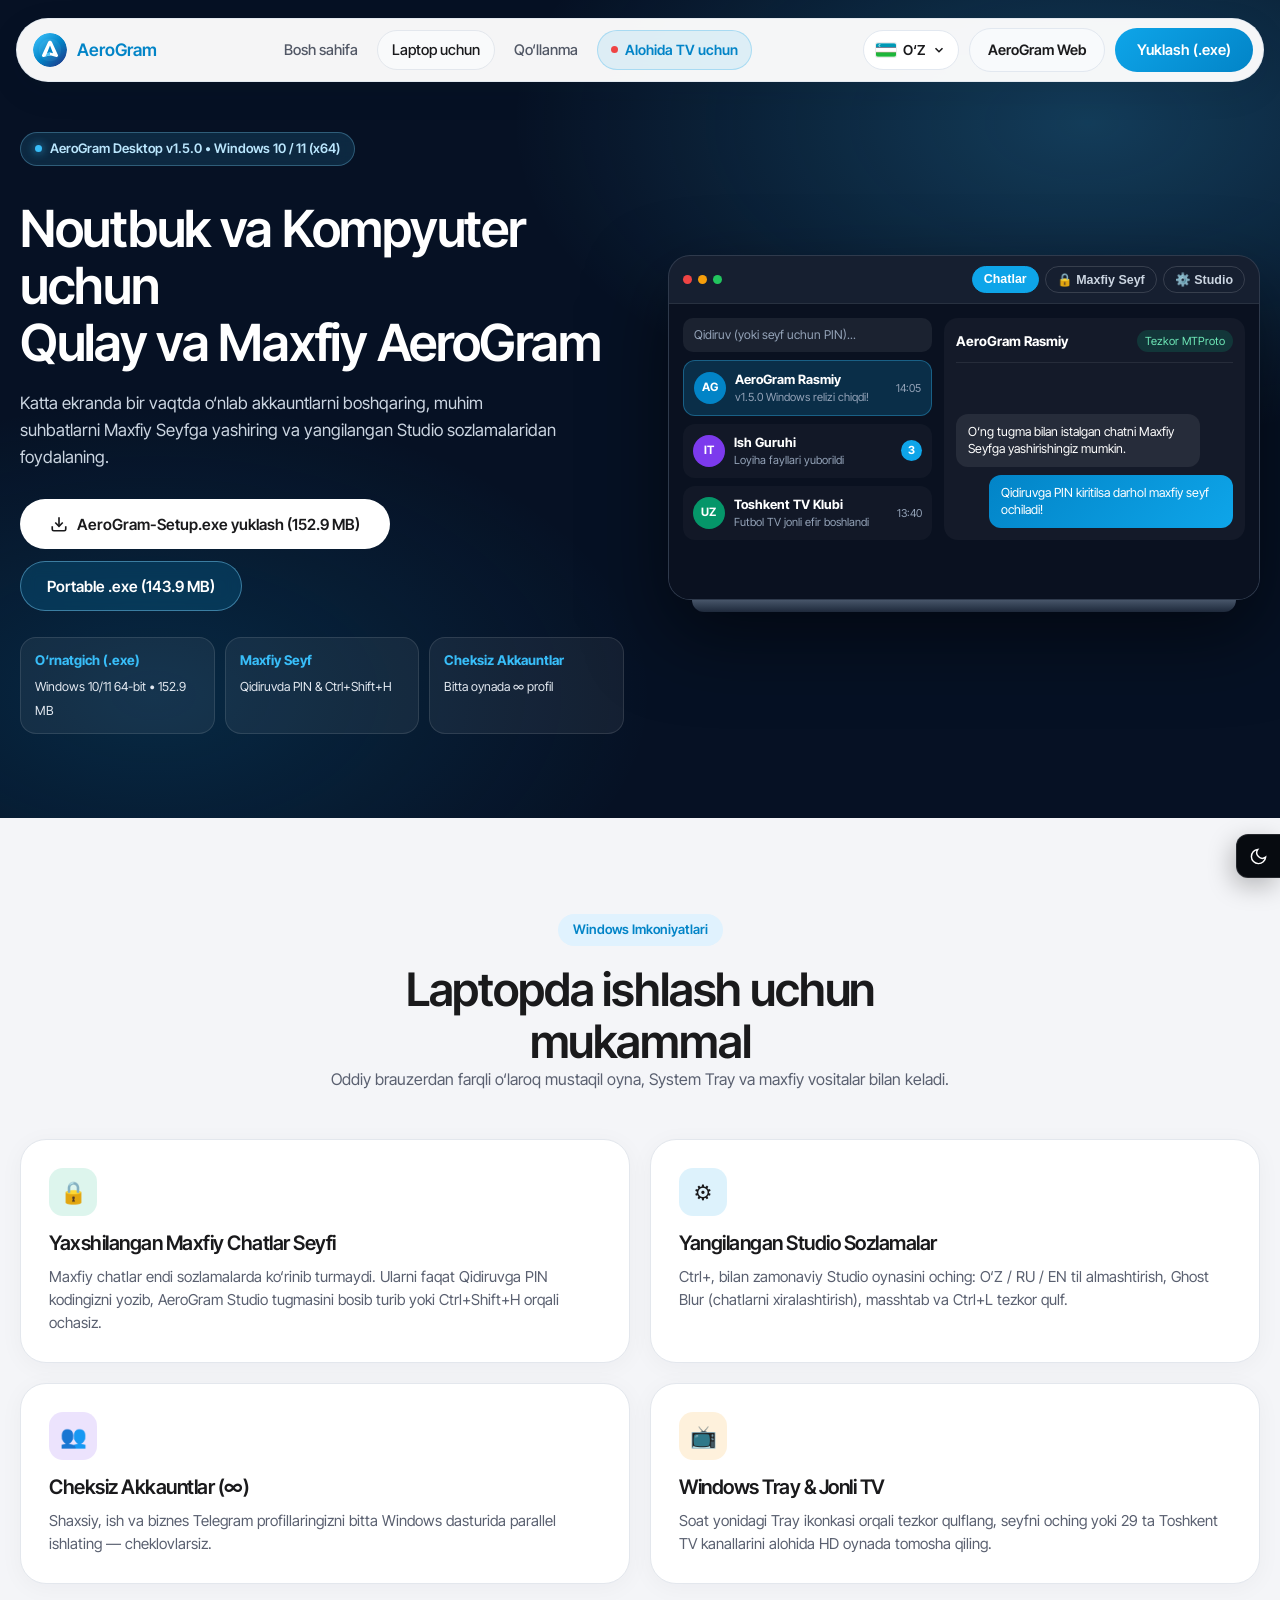
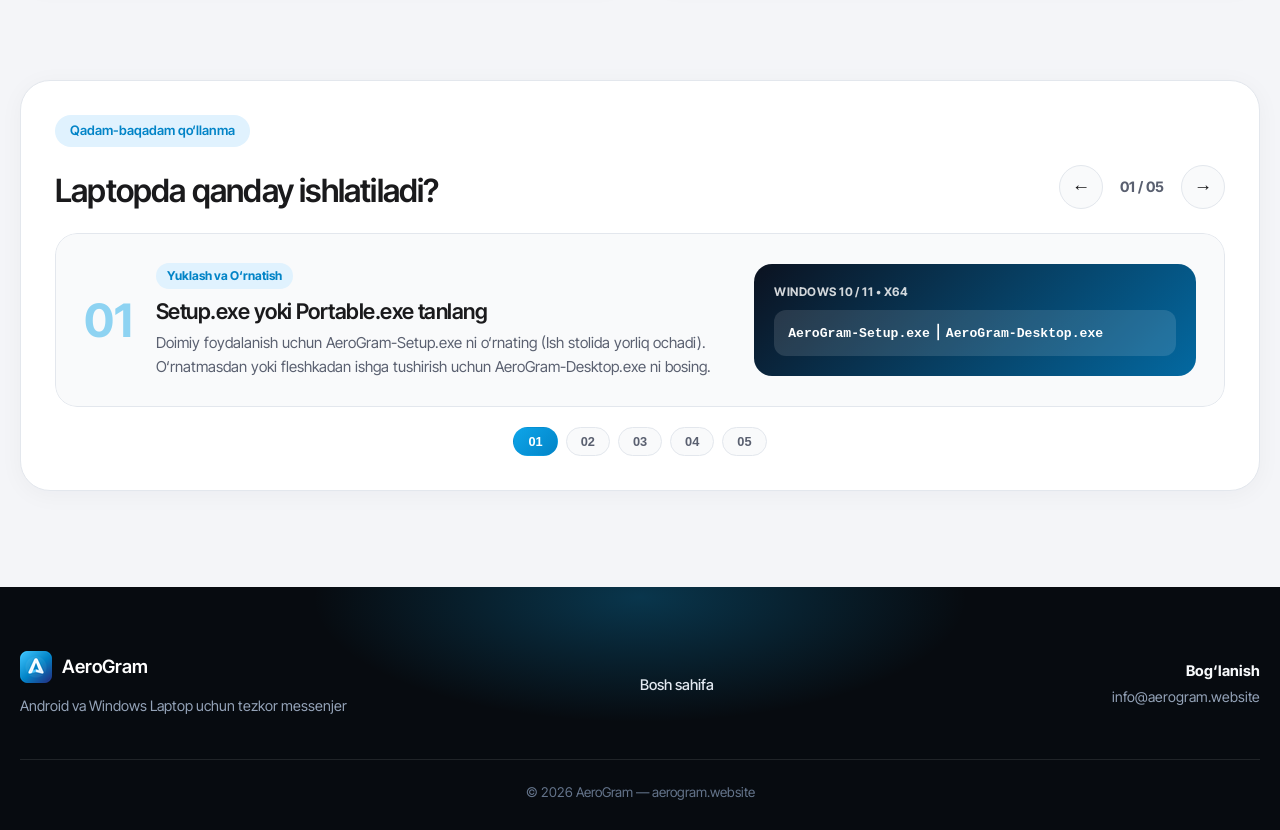
==== desktop/index.html @ bf782d66 "AeroGram v1.5.0: Laptop uchun sahifasi, UZ/RU/EN va Windows/Android yuklashlar" ====
<!DOCTYPE html>
<html lang="uz" data-theme="light">
<head>
  <meta charset="UTF-8">
  <meta name="viewport" content="width=device-width, initial-scale=1.0">
  <meta http-equiv="X-UA-Compatible" content="IE=edge">

  <title>AeroGram Desktop — Laptop va Windows uchun | Maxfiy Seyf & Cheksiz Akkauntlar</title>
  <meta name="description" content="AeroGram Desktop v1.5.0 Windows noutbuk va kompyuterlar uchun: Maxfiy chatlar seyfi, cheksiz akkauntlar, yangilangan Studio sozlamalar va tezkor .exe yuklab olish.">
  <meta name="theme-color" content="#0EA5E9">
  <link rel="canonical" href="https://aerogram.website/desktop/">

  <link rel="icon" href="../assets/favicon.svg" type="image/svg+xml">
  <link rel="icon" type="image/png" sizes="32x32" href="../assets/favicon-32x32.png">
  <link rel="apple-touch-icon" sizes="180x180" href="../assets/apple-touch-icon.png">

  <link rel="preconnect" href="https://fonts.googleapis.com">
  <link rel="preconnect" href="https://fonts.gstatic.com" crossorigin>
  <link href="https://fonts.googleapis.com/css2?family=Inter+Tight:wght@400;500;600;700&display=swap" rel="stylesheet">

  <link rel="stylesheet" href="../css/style.css">
  <link rel="stylesheet" href="desktop.css">
</head>
<body>

  <!-- Floating Pill Header -->
  <header class="floating-nav" id="navbar">
    <div class="nav-pill">
      <a href="../" class="brand" aria-label="AeroGram bosh sahifa">
        <span class="brand-logo">
          <svg viewBox="0 0 128 128" fill="none" xmlns="http://www.w3.org/2000/svg" aria-hidden="true">
            <defs>
              <linearGradient id="aeroDeskGrad" x1="14" y1="8" x2="114" y2="120" gradientUnits="userSpaceOnUse">
                <stop offset="0%" stop-color="#38BDF8"/>
                <stop offset="52%" stop-color="#0284C7"/>
                <stop offset="100%" stop-color="#1E3A8A"/>
              </linearGradient>
            </defs>
            <circle cx="64" cy="64" r="64" fill="url(#aeroDeskGrad)"/>
            <circle cx="64" cy="64" r="42" fill="#FFFFFF" fill-opacity="0.06"/>
            <path d="M64 29C66.9 29 69.5 30.7 70.8 33.4L93.8 83.2C95.6 87.1 92.1 91.3 87.9 90.2L68.2 85.1C65.4 84.4 62.6 84.4 59.8 85.1L40.1 90.2C35.9 91.3 32.4 87.1 34.2 83.2L57.2 33.4C58.5 30.7 61.1 29 64 29Z" fill="#FFFFFF"/>
            <path d="M64 47L75.5 76.5L64 73.2L52.5 76.5L64 47Z" fill="#0284C7"/>
            <path d="M52.5 76.5L64 73.2V84.6C62.6 84.6 61.2 84.8 59.8 85.1L46.5 88.5L52.5 76.5Z" fill="#38BDF8" fill-opacity="0.88"/>
          </svg>
        </span>
        <span class="brand-name">AeroGram</span>
      </a>

      <nav class="nav-center" aria-label="Sahifalar">
        <a href="../" class="nav-link" data-desk-i18n="nav_home">Bosh sahifa</a>
        <a href="#features" class="nav-link active" data-desk-i18n="nav_laptop">Laptop uchun</a>
        <a href="#laptop-carousel" class="nav-link" data-desk-i18n="nav_guide">Qo‘llanma</a>
        <a href="../tv/" class="nav-link-tv">
          <span class="tv-dot-live" aria-hidden="true"></span>
          <span data-desk-i18n="nav_tv">Alohida TV uchun</span>
        </a>
      </nav>

      <div class="nav-right">
        <div class="lang-dropdown" id="desk-lang-dropdown">
          <button type="button" class="lang-trigger" id="desk-lang-trigger" aria-expanded="false" aria-label="Tilni tanlash">
            <span class="flag-slot" id="desk-current-flag">
              <svg viewBox="0 0 24 16" aria-hidden="true"><rect width="24" height="5.2" fill="#0099B5"/><rect y="5.2" width="24" height="0.5" fill="#CE1126"/><rect y="5.7" width="24" height="4.6" fill="#FFFFFF"/><rect y="10.3" width="24" height="0.5" fill="#CE1126"/><rect y="10.8" width="24" height="5.2" fill="#1EB53A"/><circle cx="4.5" cy="2.6" r="1.4" fill="#FFFFFF"/><circle cx="5.1" cy="2.6" r="1.2" fill="#0099B5"/></svg>
            </span>
            <span id="desk-current-lang-label">O‘Z</span>
            <svg class="chev" viewBox="0 0 16 16" fill="none" stroke="currentColor" stroke-width="1.8"><polyline points="4 6 8 10 12 6"/></svg>
          </button>
          <div class="lang-menu" id="desk-lang-menu" hidden>
            <button type="button" class="lang-opt active" data-lang="uz">
              <svg viewBox="0 0 24 16" aria-hidden="true"><rect width="24" height="5.2" fill="#0099B5"/><rect y="5.2" width="24" height="0.5" fill="#CE1126"/><rect y="5.7" width="24" height="4.6" fill="#FFFFFF"/><rect y="10.3" width="24" height="0.5" fill="#CE1126"/><rect y="10.8" width="24" height="5.2" fill="#1EB53A"/><circle cx="4.5" cy="2.6" r="1.4" fill="#FFFFFF"/><circle cx="5.1" cy="2.6" r="1.2" fill="#0099B5"/></svg>
              <span>O‘Z</span>
            </button>
            <button type="button" class="lang-opt" data-lang="ru">
              <svg viewBox="0 0 24 16" aria-hidden="true"><rect width="24" height="5.33" fill="#FFFFFF"/><rect y="5.33" width="24" height="5.33" fill="#0039A6"/><rect y="10.66" width="24" height="5.34" fill="#D52B1E"/></svg>
              <span>RU</span>
            </button>
            <button type="button" class="lang-opt" data-lang="en">
              <svg viewBox="0 0 24 16" aria-hidden="true"><rect width="24" height="16" fill="#B22234"/><path d="M0 2h24M0 5h24M0 8h24M0 11h24M0 14h24" stroke="#FFF" stroke-width="1.2"/><rect width="10" height="8.5" fill="#3C3B6E"/></svg>
              <span>EN</span>
            </button>
          </div>
        </div>

        <a href="../web/" class="btn-nav-web" data-desk-i18n="nav_web">AeroGram Web</a>
        <a href="https://github.com/Bauntyme/AeroGram/releases/download/v1.5.0/AeroGram-Setup.exe" class="btn-nav-cta" target="_blank" rel="noopener noreferrer" data-desk-i18n="nav_dl">Yuklash (.exe)</a>

        <button type="button" class="mobile-burger" id="desk-burger" aria-label="Menyuni ochish" aria-expanded="false">
          <svg viewBox="0 0 24 24" fill="none" stroke="currentColor" stroke-width="2" stroke-linecap="round"><line x1="4" y1="7" x2="20" y2="7"/><line x1="4" y1="12" x2="20" y2="12"/><line x1="4" y1="17" x2="20" y2="17"/></svg>
        </button>
      </div>
    </div>

    <div class="mobile-sheet" id="desk-mobile-sheet" hidden>
      <a href="../" data-desk-i18n="nav_home">Bosh sahifa</a>
      <a href="#features" data-desk-i18n="nav_laptop">Laptop uchun</a>
      <a href="#laptop-carousel" data-desk-i18n="nav_guide">Qo‘llanma</a>
      <a href="../tv/" class="mobile-tv-link">
        <span class="tv-dot-live" aria-hidden="true"></span>
        <span data-desk-i18n="nav_tv">Alohida TV uchun</span>
      </a>
      <a href="../web/" class="btn-outline-pill btn-full" data-desk-i18n="nav_web">AeroGram Web</a>
      <a href="https://github.com/Bauntyme/AeroGram/releases/download/v1.5.0/AeroGram-Setup.exe" class="btn-nav-cta btn-full" target="_blank" rel="noopener noreferrer" data-desk-i18n="nav_dl">Yuklash (.exe)</a>
    </div>
  </header>

  <main id="top">
    <!-- Laptop Hero Section -->
    <section class="desk-hero">
      <div class="desk-hero-glow" aria-hidden="true"></div>
      <div class="container desk-hero-grid">
        <div class="desk-hero-copy">
          <div class="hero-chip"><span class="hero-chip-dot"></span> <span data-desk-i18n="hero_chip">AeroGram Desktop v1.5.0 • Windows 10 / 11 (x64)</span></div>
          <h1 data-desk-i18n="hero_title">Noutbuk va Kompyuter uchun<br>Qulay va Maxfiy AeroGram</h1>
          <p class="desk-hero-desc" data-desk-i18n="hero_desc">Katta ekranda bir vaqtda o‘nlab akkauntlarni boshqaring, muhim suhbatlarni Maxfiy Seyfga yashiring va yangilangan Studio sozlamalaridan foydalaning.</p>

          <div class="desk-dl-row">
            <a href="https://github.com/Bauntyme/AeroGram/releases/download/v1.5.0/AeroGram-Setup.exe" class="btn-white-pill" target="_blank" rel="noopener noreferrer">
              <svg width="18" height="18" viewBox="0 0 24 24" fill="none" stroke="currentColor" stroke-width="2.2"><path d="M21 15v4a2 2 0 0 1-2 2H5a2 2 0 0 1-2-2v-4"/><polyline points="7 10 12 15 17 10"/><line x1="12" y1="15" x2="12" y2="3"/></svg>
              <span data-desk-i18n="btn_setup">AeroGram-Setup.exe yuklash (152.9 MB)</span>
            </a>
            <a href="https://github.com/Bauntyme/AeroGram/releases/download/v1.5.0/AeroGram-Desktop.exe" class="btn-hero-web" target="_blank" rel="noopener noreferrer" data-desk-i18n="btn_portable">
              Portable .exe (143.9 MB)
            </a>
          </div>

          <div class="desk-specs">
            <div class="spec-chip"><strong data-desk-i18n="sp1_k">O‘rnatgich (.exe)</strong><span id="meta-setup-size" data-desk-i18n="sp1_v">Windows 10/11 64-bit • 152.9 MB</span></div>
            <div class="spec-chip"><strong data-desk-i18n="sp2_k">Maxfiy Seyf</strong><span data-desk-i18n="sp2_v">Qidiruvda PIN & Ctrl+Shift+H</span></div>
            <div class="spec-chip"><strong data-desk-i18n="sp3_k">Cheksiz Akkauntlar</strong><span data-desk-i18n="sp3_v">Bitta oynada ∞ profil</span></div>
          </div>
        </div>

        <!-- Interactive Laptop Mockup -->
        <div class="desk-laptop-wrap">
          <div class="laptop-shell">
            <div class="laptop-topbar">
              <div class="win-dots"><span></span><span></span><span></span></div>
              <div class="laptop-preview-tabs" role="tablist">
                <button type="button" class="lp-tab active" data-lp-tab="chats" data-desk-i18n="tab_chats">Chatlar</button>
                <button type="button" class="lp-tab" data-lp-tab="vault" data-desk-i18n="tab_vault">🔒 Maxfiy Seyf</button>
                <button type="button" class="lp-tab" data-lp-tab="studio" data-desk-i18n="tab_studio">⚙️ Studio</button>
              </div>
            </div>

            <div class="laptop-screen">
              <!-- Tab 1: Normal Chats -->
              <div class="lp-pane active" data-lp-pane="chats">
                <div class="lp-sidebar">
                  <div class="lp-search-bar" data-desk-i18n="lp_search">Qidiruv (yoki seyf uchun PIN)...</div>
                  <div class="lp-chat-item is-sel">
                    <span class="lp-av av-blue">AG</span>
                    <div><strong data-desk-i18n="lp_c1">AeroGram Rasmiy</strong><small data-desk-i18n="lp_m1">v1.5.0 Windows relizi chiqdi!</small></div>
                    <span class="lp-time">14:05</span>
                  </div>
                  <div class="lp-chat-item">
                    <span class="lp-av av-purple">IT</span>
                    <div><strong data-desk-i18n="lp_c2">Ish Guruhi</strong><small data-desk-i18n="lp_m2">Loyiha fayllari yuborildi</small></div>
                    <span class="lp-badge">3</span>
                  </div>
                  <div class="lp-chat-item">
                    <span class="lp-av av-green">UZ</span>
                    <div><strong data-desk-i18n="lp_c3">Toshkent TV Klubi</strong><small data-desk-i18n="lp_m3">Futbol TV jonli efir boshlandi</small></div>
                    <span class="lp-time">13:40</span>
                  </div>
                </div>
                <div class="lp-chat-view">
                  <div class="lp-chat-head">
                    <strong data-desk-i18n="lp_c1">AeroGram Rasmiy</strong>
                    <span class="lp-status-pill" data-desk-i18n="lp_online">Tezkor MTProto</span>
                  </div>
                  <div class="lp-bubbles">
                    <div class="lp-bub in" data-desk-i18n="lp_b1">O‘ng tugma bilan istalgan chatni Maxfiy Seyfga yashirishingiz mumkin.</div>
                    <div class="lp-bub out" data-desk-i18n="lp_b2">Qidiruvga PIN kiritilsa darhol maxfiy seyf ochiladi!</div>
                  </div>
                </div>
              </div>

              <!-- Tab 2: Secret Vault -->
              <div class="lp-pane" data-lp-pane="vault">
                <div class="lp-vault-box">
                  <div class="lp-vault-hero">
                    <span>🔒</span>
                    <div>
                      <strong data-desk-i18n="lp_vh_t">Maxfiy Chatlar Seyfi Ochiq</strong>
                      <small data-desk-i18n="lp_vh_s">Asosiy ro‘yxatdan yashirilgan • Ctrl+Shift+H</small>
                    </div>
                  </div>
                  <div class="lp-vault-list">
                    <div class="lp-v-row"><strong data-desk-i18n="lp_vc1">Shaxsiy Hamkor</strong><span data-desk-i18n="lp_v_open">Ochish →</span></div>
                    <div class="lp-v-row"><strong data-desk-i18n="lp_vc2">VIP Mijozlar</strong><span data-desk-i18n="lp_v_open">Ochish →</span></div>
                  </div>
                </div>
              </div>

              <!-- Tab 3: Studio Settings -->
              <div class="lp-pane" data-lp-pane="studio">
                <div class="lp-studio-box">
                  <div class="lp-studio-banner">
                    <strong data-desk-i18n="lp_st_t">AeroGram Desktop Studio v1.5.0</strong>
                    <small data-desk-i18n="lp_st_s">O‘Z / RU / EN • Ghost Blur • Ilova Qulfi</small>
                  </div>
                  <div class="lp-studio-rows">
                    <div class="lp-s-row"><span data-desk-i18n="lp_sr1">Chatlarni xiralashtirish (Ghost Blur)</span><em class="pill-on">ON</em></div>
                    <div class="lp-s-row"><span data-desk-i18n="lp_sr2">Yig‘ilganda avtomatik qulflash</span><em class="pill-on">ON</em></div>
                    <div class="lp-s-row"><span data-desk-i18n="lp_sr3">Akkauntlar uyasi (∞)</span><em>50 / ∞</em></div>
                  </div>
                </div>
              </div>
            </div>
          </div>
          <div class="laptop-base"></div>
        </div>
      </div>
    </section>

    <!-- Desktop Features Bento -->
    <section id="features" class="section section-light">
      <div class="container">
        <div class="center-head">
          <span class="eyebrow-pill" data-desk-i18n="feat_pill">Windows Imkoniyatlari</span>
          <h2 data-desk-i18n="feat_title">Laptopda ishlash uchun mukammal</h2>
          <p class="muted-copy" data-desk-i18n="feat_sub">Oddiy brauzerdan farqli o‘laroq mustaqil oyna, System Tray va maxfiy vositalar bilan keladi.</p>
        </div>

        <div class="desk-bento-grid">
          <article class="desk-bento-card">
            <div class="desk-ic ic-emerald">🔒</div>
            <h3 data-desk-i18n="f1_t">Yaxshilangan Maxfiy Chatlar Seyfi</h3>
            <p data-desk-i18n="f1_d">Maxfiy chatlar endi sozlamalarda ko‘rinib turmaydi. Ularni faqat Qidiruvga PIN kodingizni yozib, AeroGram Studio tugmasini bosib turib yoki Ctrl+Shift+H orqali ochasiz.</p>
          </article>

          <article class="desk-bento-card">
            <div class="desk-ic ic-sky">⚙️</div>
            <h3 data-desk-i18n="f2_t">Yangilangan Studio Sozlamalar</h3>
            <p data-desk-i18n="f2_d">Ctrl+, bilan zamonaviy Studio oynasini oching: O‘Z / RU / EN til almashtirish, Ghost Blur (chatlarni xiralashtirish), masshtab va Ctrl+L tezkor qulf.</p>
          </article>

          <article class="desk-bento-card">
            <div class="desk-ic ic-violet">👥</div>
            <h3 data-desk-i18n="f3_t">Cheksiz Akkauntlar (∞)</h3>
            <p data-desk-i18n="f3_d">Shaxsiy, ish va biznes Telegram profillaringizni bitta Windows dasturida parallel ishlating — cheklovlarsiz.</p>
          </article>

          <article class="desk-bento-card">
            <div class="desk-ic ic-amber">📺</div>
            <h3 data-desk-i18n="f4_t">Windows Tray & Jonli TV</h3>
            <p data-desk-i18n="f4_d">Soat yonidagi Tray ikonkasi orqali tezkor qulflang, seyfni oching yoki 29 ta Toshkent TV kanallarini alohida HD oynada tomosha qiling.</p>
          </article>
        </div>
      </div>
    </section>

    <!-- Bottom Interactive Carousel / Walkthrough ("Pastida o'tkazish bo'ladi") -->
    <section id="laptop-carousel" class="section section-light pt-0">
      <div class="container">
        <div class="carousel-shell">
          <div class="carousel-head">
            <div>
              <span class="eyebrow-pill" data-desk-i18n="car_pill">Qadam-baqadam qo‘llanma</span>
              <h2 data-desk-i18n="car_title">Laptopda qanday ishlatiladi?</h2>
            </div>
            <div class="carousel-controls">
              <button type="button" class="car-arrow" id="car-prev" aria-label="Oldingi slayd">←</button>
              <span class="car-counter" id="car-counter">01 / 05</span>
              <button type="button" class="car-arrow" id="car-next" aria-label="Keyingi slayd">→</button>
            </div>
          </div>

          <div class="carousel-viewport" id="car-viewport">
            <div class="carousel-track" id="car-track">
              <article class="car-slide">
                <div class="car-num">01</div>
                <div class="car-copy">
                  <span class="car-tag" data-desk-i18n="s1_tag">Yuklash va O‘rnatish</span>
                  <h3 data-desk-i18n="s1_t">Setup.exe yoki Portable.exe tanlang</h3>
                  <p data-desk-i18n="s1_d">Doimiy foydalanish uchun AeroGram-Setup.exe ni o‘rnating (Ish stolida yorliq ochadi). O‘rnatmasdan yoki fleshkadan ishga tushirish uchun AeroGram-Desktop.exe ni bosing.</p>
                </div>
                <div class="car-visual">
                  <div class="cv-badge">Windows 10 / 11 • x64</div>
                  <div class="cv-box"><code>AeroGram-Setup.exe</code> &nbsp;|&nbsp; <code>AeroGram-Desktop.exe</code></div>
                </div>
              </article>

              <article class="car-slide">
                <div class="car-num">02</div>
                <div class="car-copy">
                  <span class="car-tag" data-desk-i18n="s2_tag">Tezkor Kirish</span>
                  <h3 data-desk-i18n="s2_t">QR-kod yoki telefon bilan 3 soniyada kiring</h3>
                  <p data-desk-i18n="s2_d">Telefoningizdagi AeroGram orqali QR-kodni skanerlang yoki raqamingizni kiriting. Barcha chatlar, papkalar va fayllar darhol sinxronlanadi.</p>
                </div>
                <div class="car-visual">
                  <div class="cv-badge">MTProto Direct</div>
                  <div class="cv-box" data-desk-i18n="s2_vis">📱 QR Skaner → 💻 Sinxronizatsiya</div>
                </div>
              </article>

              <article class="car-slide">
                <div class="car-num">03</div>
                <div class="car-copy">
                  <span class="car-tag" data-desk-i18n="s3_tag">Maxfiy Chatlar Seyfi</span>
                  <h3 data-desk-i18n="s3_t">Chatlarni ko‘zdan yashiring va Qidiruvda PIN bilan oching</h3>
                  <p data-desk-i18n="s3_d">Suhbat ustida o‘ng tugmani bosib «Maxfiy seyfga yashirish»ni tanlang. Ochish uchun Qidiruv maydoniga PIN kodingizni yozing yoki Ctrl+Shift+H bosing.</p>
                </div>
                <div class="car-visual is-emerald">
                  <div class="cv-badge">Stealth Vault</div>
                  <div class="cv-box" data-desk-i18n="s3_vis">🔍 PIN kiritish &nbsp;|&nbsp; ⌨️ Ctrl + Shift + H</div>
                </div>
              </article>

              <article class="car-slide">
                <div class="car-num">04</div>
                <div class="car-copy">
                  <span class="car-tag" data-desk-i18n="s4_tag">Studio & Maxfiylik</span>
                  <h3 data-desk-i18n="s4_t">Ghost Blur, Ilova Qulfi va O‘Z / RU / EN til</h3>
                  <p data-desk-i18n="s4_d">Pastki o‘ng burchakdagi «AeroGram Studio» tugmasini bosing (yoki Ctrl+,): chat sarlavhalarini xiralashtiring, masshtabni sozlang va Ctrl+L bilan qulflang.</p>
                </div>
                <div class="car-visual">
                  <div class="cv-badge">AeroGram Studio</div>
                  <div class="cv-box">⚙️ Ctrl + , &nbsp;|&nbsp; 🔒 Ctrl + L</div>
                </div>
              </article>

              <article class="car-slide">
                <div class="car-num">05</div>
                <div class="car-copy">
                  <span class="car-tag" data-desk-i18n="s5_tag">Akkauntlar & Jonli TV</span>
                  <h3 data-desk-i18n="s5_t">Cheksiz akkauntlar va 29 ta Toshkent TV kanali</h3>
                  <p data-desk-i18n="s5_d">Studio bo‘limidan istalgancha Telegram akkauntini almashtiring hamda System Tray orqali Zo‘r TV, Sevimli TV va Sport TV ni alohida oynada oching.</p>
                </div>
                <div class="car-visual">
                  <div class="cv-badge">∞ Accounts + Live TV</div>
                  <div class="cv-box" data-desk-i18n="s5_vis">👥 Akkaunt 1..∞ &nbsp;|&nbsp; 📺 Full HD TV</div>
                </div>
              </article>
            </div>
          </div>

          <div class="carousel-dots" id="car-dots" role="tablist" aria-label="Slaydlar">
            <button type="button" class="car-dot active" data-slide="0" aria-label="1-slayd"><span>01</span></button>
            <button type="button" class="car-dot" data-slide="1" aria-label="2-slayd"><span>02</span></button>
            <button type="button" class="car-dot" data-slide="2" aria-label="3-slayd"><span>03</span></button>
            <button type="button" class="car-dot" data-slide="3" aria-label="4-slayd"><span>04</span></button>
            <button type="button" class="car-dot" data-slide="4" aria-label="5-slayd"><span>05</span></button>
          </div>
        </div>
      </div>
    </section>
  </main>

  <footer class="footer">
    <div class="footer-glow" aria-hidden="true"></div>
    <div class="container footer-grid">
      <div class="footer-col-brand">
        <a href="../" class="brand footer-brand-row">
          <img src="../assets/favicon-32x32.png" width="32" height="32" alt="AeroGram">
          <span class="brand-name-light">AeroGram</span>
        </a>
        <p data-desk-i18n="footer_sub">Android va Windows Laptop uchun tezkor messenjer</p>
      </div>
      <div class="footer-col-center">
        <a href="../" class="footer-link-btn" data-desk-i18n="nav_home">Bosh sahifa</a>
      </div>
      <div class="footer-col-right">
        <strong data-desk-i18n="footer_contact">Bog‘lanish</strong>
        <a href="mailto:info@aerogram.website">info@aerogram.website</a>
      </div>
    </div>
    <div class="container footer-bottom">
      <span>© 2026 AeroGram — <a href="https://aerogram.website">aerogram.website</a></span>
    </div>
  </footer>

  <!-- Floating Bottom-Right Theme Switcher -->
  <button type="button" class="floating-theme-tab" id="desk-theme-toggle" aria-label="Tun / Kun mavzusi">
    <svg class="ic-moon" viewBox="0 0 24 24" fill="none" stroke="currentColor" stroke-width="1.8"><path d="M21 12.79A9 9 0 1 1 11.21 3 7 7 0 0 0 21 12.79z"/></svg>
    <svg class="ic-sun" viewBox="0 0 24 24" fill="none" stroke="currentColor" stroke-width="1.8"><circle cx="12" cy="12" r="4"/><path d="M12 2v2M12 20v2M4.93 4.93l1.41 1.41M17.66 17.66l1.41 1.41M2 12h2M20 12h2M6.34 17.66l-1.41 1.41M19.07 4.93l-1.41 1.41"/></svg>
  </button>

  <script src="desktop.js"></script>
</body>
</html>
---- css/style.css ----
:root {
  --bg-page: #F4F5F8;
  --surface: #FFFFFF;
  --surface-soft: #F9FAFB;
  --border: #E3E7ED;
  --ink: #1A1A1C;
  --ink-muted: #5A6070;
  --primary: #0EA5E9;
  --primary-deep: #0284C7;
  --pill-bg: #E0F2FE;
  --pill-ink: #0284C7;
  --hero-bg: #071530;
  --footer-bg: #070B10;
  --radius-card: 26px;
  --shadow-nav: 0 10px 34px rgba(15, 23, 42, 0.08);
  --shadow-card: 0 4px 24px rgba(15, 23, 42, 0.04);
}

[data-theme="dark"] {
  --bg-page: #0B0F17;
  --surface: #131926;
  --surface-soft: #182030;
  --border: rgba(255, 255, 255, 0.08);
  --ink: #F8FAFC;
  --ink-muted: #94A3B8;
  --pill-bg: rgba(14, 165, 233, 0.16);
  --pill-ink: #38BDF8;
  --shadow-card: 0 12px 32px rgba(0, 0, 0, 0.35);
}

* {
  box-sizing: border-box;
  margin: 0;
  padding: 0;
}

html {
  scroll-behavior: smooth;
  font-size: 16px;
  overflow-x: clip;
}

body {
  font-family: 'Inter Tight', 'Inter', system-ui, -apple-system, sans-serif;
  background-color: var(--bg-page);
  color: var(--ink);
  line-height: 1.5;
  -webkit-font-smoothing: antialiased;
  overflow-x: clip;
  transition: background-color 0.3s ease, color 0.3s ease;
}

h1, h2, h3, h4 {
  font-weight: 600;
  letter-spacing: -0.025em;
  line-height: 1.12;
}

a {
  color: inherit;
  text-decoration: none;
}

.container {
  width: min(1290px, calc(100% - 40px));
  margin-inline: auto;
}

/* Floating White Pill Header */
.floating-nav {
  position: fixed;
  top: 18px;
  left: 50%;
  transform: translateX(-50%);
  width: min(1290px, calc(100% - 32px));
  z-index: 120;
}

.nav-pill {
  height: 64px;
  padding: 0 10px 0 16px;
  border-radius: 9999px;
  background: rgba(255, 255, 255, 0.96);
  backdrop-filter: blur(14px);
  -webkit-backdrop-filter: blur(14px);
  border: 1px solid rgba(226, 232, 240, 0.9);
  box-shadow: var(--shadow-nav);
  display: flex;
  align-items: center;
  justify-content: space-between;
  gap: 16px;
}

[data-theme="dark"] .nav-pill {
  background: rgba(19, 25, 38, 0.92);
  border-color: rgba(255, 255, 255, 0.1);
}

.brand {
  display: inline-flex;
  align-items: center;
  gap: 10px;
  flex-shrink: 0;
}

.brand-logo {
  width: 34px;
  height: 34px;
  display: inline-flex;
  border-radius: 50%;
  overflow: hidden;
}

.brand-logo svg {
  width: 100%;
  height: 100%;
}

.brand-name {
  font-weight: 600;
  font-size: 1.08rem;
  color: #0284C7;
}

[data-theme="dark"] .brand-name {
  color: #38BDF8;
}

.nav-center {
  display: flex;
  align-items: center;
  gap: 4px;
}

.nav-link {
  padding: 8px 14px;
  border-radius: 9999px;
  font-size: 0.92rem;
  font-weight: 500;
  white-space: nowrap;
  color: #525866;
  border: 1px solid transparent;
  transition: color 0.2s ease, background 0.2s ease, border-color 0.2s ease;
}

[data-theme="dark"] .nav-link {
  color: #94A3B8;
}

.nav-link:hover,
.nav-link.active {
  color: var(--ink);
  border-color: var(--border);
  background: var(--surface-soft);
}

.nav-right {
  display: flex;
  align-items: center;
  gap: 10px;
  flex-shrink: 0;
}

/* Language Dropdown */
.lang-dropdown {
  position: relative;
}

.lang-trigger {
  display: inline-flex;
  align-items: center;
  gap: 7px;
  height: 40px;
  padding: 0 12px;
  border-radius: 9999px;
  border: 1px solid #E2E8F0;
  background: #FFFFFF;
  color: #1A1A1C;
  font-family: inherit;
  font-size: 0.86rem;
  font-weight: 600;
  cursor: pointer;
}

[data-theme="dark"] .lang-trigger {
  background: #1C2538;
  border-color: rgba(255, 255, 255, 0.12);
  color: #F8FAFC;
}

.flag-slot svg,
.lang-opt svg {
  width: 20px;
  height: 14px;
  border-radius: 2px;
  display: block;
  box-shadow: 0 0 0 1px rgba(0, 0, 0, 0.08);
}

.lang-trigger .chev {
  width: 14px;
  height: 14px;
}

.lang-menu {
  position: absolute;
  top: 48px;
  right: 0;
  width: 112px;
  background: #FFFFFF;
  border: 1px solid #E2E8F0;
  border-radius: 16px;
  padding: 6px;
  box-shadow: 0 16px 36px rgba(15, 23, 42, 0.14);
  display: flex;
  flex-direction: column;
  gap: 2px;
}

[data-theme="dark"] .lang-menu {
  background: #182032;
  border-color: rgba(255, 255, 255, 0.1);
}

.lang-menu[hidden] { display: none; }

.lang-opt {
  display: flex;
  align-items: center;
  gap: 10px;
  padding: 8px 10px;
  border: none;
  border-radius: 10px;
  background: transparent;
  color: inherit;
  font-family: inherit;
  font-size: 0.86rem;
  font-weight: 600;
  cursor: pointer;
}

.lang-opt:hover,
.lang-opt.active {
  background: rgba(14, 165, 233, 0.12);
}

.btn-nav-web {
  height: 44px;
  padding: 0 18px;
  border-radius: 9999px;
  border: 1px solid #E2E8F0;
  background: #F8FAFC;
  color: #1A1A1C;
  font-family: inherit;
  font-size: 0.9rem;
  font-weight: 600;
  white-space: nowrap;
  display: inline-flex;
  align-items: center;
  justify-content: center;
  transition: transform 0.2s ease, background 0.2s ease, border-color 0.2s ease;
}

.btn-nav-web:hover {
  background: #E0F2FE;
  border-color: #BAE6FD;
  color: #0284C7;
  transform: translateY(-1px);
}

[data-theme="dark"] .btn-nav-web {
  background: #1C2538;
  border-color: rgba(255, 255, 255, 0.12);
  color: #F8FAFC;
}

.btn-nav-cta {
  height: 44px;
  padding: 0 22px;
  border-radius: 9999px;
  border: none;
  background: linear-gradient(135deg, #0EA5E9, #0284C7);
  color: #FFFFFF;
  font-family: inherit;
  font-size: 0.92rem;
  font-weight: 600;
  white-space: nowrap;
  cursor: pointer;
  display: inline-flex;
  align-items: center;
  justify-content: center;
  transition: transform 0.2s ease, background 0.2s ease;
}

.btn-nav-cta:hover {
  background: linear-gradient(135deg, #38BDF8, #0369A1);
  transform: translateY(-1px);
}

.btn-full { width: 100%; }

.mobile-burger {
  display: none;
  width: 40px;
  height: 40px;
  border-radius: 50%;
  border: 1px solid #E2E8F0;
  background: #FFFFFF;
  color: #1A1A1C;
  align-items: center;
  justify-content: center;
  cursor: pointer;
}

[data-theme="dark"] .mobile-burger {
  background: #1C2538;
  border-color: rgba(255, 255, 255, 0.12);
  color: #F8FAFC;
}

.mobile-burger svg { width: 19px; height: 19px; }

.mobile-sheet {
  margin-top: 10px;
  padding: 16px;
  border-radius: 24px;
  background: #FFFFFF;
  border: 1px solid #E2E8F0;
  box-shadow: 0 24px 60px rgba(7, 15, 36, 0.28);
  display: flex;
  flex-direction: column;
  gap: 8px;
}

[data-theme="dark"] .mobile-sheet {
  background: #131926;
  border-color: rgba(255, 255, 255, 0.1);
}

.mobile-sheet[hidden] { display: none; }

.mobile-sheet a {
  padding: 10px 12px;
  border-radius: 12px;
  font-weight: 500;
  color: var(--ink);
}

.mobile-sheet a:hover {
  background: var(--surface-soft);
}

.mobile-sheet a.btn-outline-pill {
  padding: 0 18px;
  border-radius: 9999px;
  border: 1px solid var(--border);
  font-weight: 600;
}

/* Hero Section */
.hero {
  position: relative;
  min-height: 760px;
  padding-top: 128px;
  background:
    radial-gradient(ellipse 70% 58% at 76% 34%, rgba(14, 165, 233, 0.28), transparent 68%),
    radial-gradient(ellipse 52% 48% at 18% 82%, rgba(56, 189, 248, 0.16), transparent 70%),
    radial-gradient(circle at 50% 0%, rgba(30, 64, 175, 0.35), transparent 60%),
    #040D1E;
  color: #FFFFFF;
  overflow: hidden;
  display: flex;
  align-items: flex-end;
}

.hero-chip {
  display: inline-flex;
  align-items: center;
  gap: 8px;
  padding: 6px 14px;
  border-radius: 9999px;
  background: rgba(56, 189, 248, 0.14);
  border: 1px solid rgba(125, 211, 252, 0.3);
  color: #BAE6FD;
  font-size: 0.82rem;
  font-weight: 600;
  margin-bottom: 18px;
  backdrop-filter: blur(8px);
}

.hero-chip-dot {
  width: 7px;
  height: 7px;
  border-radius: 50%;
  background: #38BDF8;
  box-shadow: 0 0 10px rgba(56, 189, 248, 0.9);
}

#hero-mist {
  position: absolute;
  inset: 0;
  width: 100%;
  height: 100%;
  pointer-events: none;
  opacity: 0.72;
}

.hero-grid {
  position: relative;
  z-index: 2;
  display: grid;
  grid-template-columns: 1.05fr 0.95fr;
  align-items: center;
  gap: 36px;
}

.hero-grid > *,
.offer-grid > *,
.bento-top > *,
.bento-bottom > *,
.wide-feature-card > *,
.shot-pair > * {
  min-width: 0;
}

.hero-content {
  padding-bottom: 84px;
}

.hero h1 {
  font-size: clamp(2.65rem, 5vw, 4.35rem);
  font-weight: 600;
  line-height: 1.06;
  margin-bottom: 20px;
  color: #FFFFFF;
}

.hero-sub {
  font-size: 1.08rem;
  color: rgba(255, 255, 255, 0.8);
  max-width: 470px;
  margin-bottom: 28px;
}

.hero-platforms {
  display: flex;
  align-items: center;
  gap: 12px;
  margin-bottom: 30px;
}

.plat-icon {
  width: 44px;
  height: 44px;
  border-radius: 11px;
  background: #FFFFFF;
  color: #0284C7;
  display: inline-flex;
  align-items: center;
  justify-content: center;
}

.plat-icon svg { width: 22px; height: 22px; }

.plat-shield {
  background: #0EA5E9;
  color: #FFFFFF;
}

.plat-meta {
  display: flex;
  flex-direction: column;
  line-height: 1.3;
}

.plat-meta strong { font-size: 0.96rem; font-weight: 600; }
.plat-meta span { font-size: 0.82rem; color: rgba(255, 255, 255, 0.7); }

.hero-btn-row {
  display: flex;
  flex-wrap: wrap;
  align-items: center;
  gap: 12px;
}

.btn-white-pill {
  height: 50px;
  padding: 0 30px;
  border-radius: 9999px;
  border: none;
  background: #FFFFFF;
  color: #1A1A1C;
  font-family: inherit;
  font-size: 0.96rem;
  font-weight: 600;
  cursor: pointer;
  display: inline-flex;
  align-items: center;
  justify-content: center;
  transition: transform 0.2s ease, box-shadow 0.2s ease;
}

.btn-white-pill:hover {
  transform: translateY(-2px);
  box-shadow: 0 12px 30px rgba(255, 255, 255, 0.2);
}

.btn-hero-web {
  height: 50px;
  padding: 0 26px;
  border-radius: 9999px;
  border: 1px solid rgba(125, 211, 252, 0.45);
  background: rgba(14, 165, 233, 0.18);
  color: #FFFFFF;
  font-family: inherit;
  font-size: 0.96rem;
  font-weight: 600;
  display: inline-flex;
  align-items: center;
  justify-content: center;
  backdrop-filter: blur(8px);
  transition: transform 0.2s ease, background 0.2s ease, border-color 0.2s ease;
}

.btn-hero-web:hover {
  transform: translateY(-2px);
  background: rgba(14, 165, 233, 0.34);
  border-color: rgba(125, 211, 252, 0.85);
}

.hero-hand-wrap {
  display: flex;
  justify-content: flex-end;
  align-self: end;
}

.hero-hand-img {
  width: min(490px, 100%);
  height: auto;
  display: block;
  object-fit: cover;
  -webkit-mask-image:
    linear-gradient(to right, transparent 0%, #000000 20%, #000000 84%, transparent 100%),
    linear-gradient(to bottom, transparent 0%, #000000 18%, #000000 100%);
  -webkit-mask-composite: source-in;
  mask-image:
    linear-gradient(to right, transparent 0%, #000000 20%, #000000 84%, transparent 100%),
    linear-gradient(to bottom, transparent 0%, #000000 18%, #000000 100%);
  mask-composite: intersect;
}

/* Light Editorial Sections */
.section {
  padding: 96px 0;
}

.pt-0 { padding-top: 0; }

.eyebrow-pill {
  display: inline-block;
  padding: 6px 15px;
  border-radius: 9999px;
  background: var(--pill-bg);
  color: var(--pill-ink);
  font-size: 0.82rem;
  font-weight: 600;
  margin-bottom: 18px;
}

.muted-copy {
  color: var(--ink-muted);
  font-size: 1rem;
}

/* Section 1: Sticky Offer Split */
.offer-grid {
  display: grid;
  grid-template-columns: 0.9fr 1.1fr;
  gap: 56px;
  align-items: start;
}

.offer-sticky {
  position: sticky;
  top: 120px;
}

.offer-sticky h2 {
  font-size: clamp(2.1rem, 3.6vw, 3.25rem);
  margin-bottom: 14px;
}

.offer-stack {
  display: flex;
  flex-direction: column;
  gap: 20px;
}

.offer-card {
  background: var(--surface);
  border: 1px solid var(--border);
  border-radius: var(--radius-card);
  padding: 34px;
  box-shadow: var(--shadow-card);
  transition: transform 0.25s ease, border-color 0.25s ease, box-shadow 0.25s ease;
}

.offer-card:hover {
  transform: translateY(-3px);
  border-color: rgba(14, 165, 233, 0.42);
  box-shadow: 0 16px 38px rgba(14, 165, 233, 0.09);
}

.outline-icon {
  width: 50px;
  height: 50px;
  padding: 12px;
  border-radius: 15px;
  background: var(--pill-bg);
  color: var(--pill-ink);
  border: 1px solid rgba(14, 165, 233, 0.22);
  display: inline-flex;
  align-items: center;
  justify-content: center;
  margin-bottom: 22px;
}

.outline-icon svg { width: 100%; height: 100%; }

.offer-card h3 {
  font-size: 1.48rem;
  margin-bottom: 8px;
}

.offer-card p {
  color: var(--ink-muted);
  font-size: 0.96rem;
}

/* Section 2: Bento Grid */
.bento-top {
  display: grid;
  grid-template-columns: 1.85fr 1fr;
  gap: 20px;
  margin-bottom: 20px;
}

.bento-bottom {
  display: grid;
  grid-template-columns: repeat(3, 1fr);
  gap: 20px;
}

.bento-card {
  position: relative;
  background: var(--surface);
  border: 1px solid var(--border);
  border-radius: var(--radius-card);
  padding: 34px;
  box-shadow: var(--shadow-card);
  overflow: hidden;
}

.bento-hero-card {
  padding: 44px;
  display: flex;
  flex-direction: column;
  align-items: flex-start;
  justify-content: center;
}

.bento-corner-mist {
  position: absolute;
  top: -60px;
  right: -60px;
  width: 280px;
  height: 280px;
  border-radius: 50%;
  background: radial-gradient(circle, rgba(56, 189, 248, 0.22), rgba(99, 102, 241, 0.08) 55%, transparent 72%);
  pointer-events: none;
}

.bento-hero-card h2 {
  font-size: clamp(1.9rem, 3vw, 2.8rem);
  max-width: 520px;
  margin-bottom: 28px;
}

.btn-dark-pill {
  height: 46px;
  padding: 0 26px;
  border-radius: 9999px;
  border: none;
  background: #1A1A1C;
  color: #FFFFFF;
  font-family: inherit;
  font-size: 0.92rem;
  font-weight: 600;
  cursor: pointer;
  display: inline-flex;
  align-items: center;
  justify-content: center;
  transition: transform 0.2s ease, background 0.2s ease;
}

[data-theme="dark"] .btn-dark-pill {
  background: #0EA5E9;
  color: #FFFFFF;
}

.btn-dark-pill:hover {
  transform: translateY(-1px);
  background: #000000;
}

[data-theme="dark"] .btn-dark-pill:hover {
  background: #38BDF8;
}

.bento-photo-card {
  display: flex;
  flex-direction: column;
  justify-content: space-between;
  gap: 16px;
}

.bento-photo-card h3 {
  font-size: 1.38rem;
  margin-bottom: 6px;
}

.bento-photo-card p {
  font-size: 0.92rem;
  color: var(--ink-muted);
}

.bento-media {
  width: 100%;
  aspect-ratio: 16 / 10;
  border-radius: 16px;
  overflow: hidden;
  background: var(--surface-soft);
}

.bento-media img {
  width: 100%;
  height: 100%;
  object-fit: cover;
  display: block;
}

.bento-clean-stage {
  padding: 14px;
  display: flex;
  align-items: center;
  justify-content: center;
  background: #F1F5F9;
}

[data-theme="dark"] .bento-clean-stage { background: #1A2336; }

.clean-audit-visual {
  display: grid;
  grid-template-columns: repeat(2, 1fr);
  gap: 8px;
  width: 100%;
}

.audit-pill {
  display: flex;
  align-items: center;
  gap: 6px;
  padding: 10px 11px;
  border-radius: 12px;
  background: #FFFFFF;
  color: #0F172A;
  font-size: 0.78rem;
  font-weight: 600;
  box-shadow: 0 2px 8px rgba(15, 23, 42, 0.05);
}

[data-theme="dark"] .audit-pill {
  background: #101622;
  color: #E2E8F0;
}

.audit-pill em {
  font-style: normal;
}

.audit-pill span { color: #16A34A; font-weight: 700; }
.audit-pill.is-off { opacity: 0.72; text-decoration: line-through; }
.audit-pill.is-off span { color: #DC2626; }

.bento-uz-stage {
  padding: 0;
}

.uz-flag-visual {
  width: 100%;
  height: 100%;
  display: flex;
  flex-direction: column;
}

.uz-stripe { flex: 1; display: flex; align-items: center; padding: 0 18px; }
.uz-blue { background: #0099B5; }
.uz-blue svg { width: 72px; height: auto; }
.uz-red { height: 4px; background: #CE1126; }
.uz-white { background: #FFFFFF; color: #1A1A1C; font-weight: 600; font-size: 0.92rem; justify-content: center; }
.uz-green { background: #1EB53A; }

/* Section 3: Wide Security & Parallel Card */
.wide-feature-card {
  background: var(--surface);
  border: 1px solid var(--border);
  border-radius: var(--radius-card);
  padding: 54px;
  display: grid;
  grid-template-columns: 0.85fr 1.15fr;
  align-items: center;
  gap: 48px;
  box-shadow: var(--shadow-card);
}

.wf-visual {
  display: flex;
  justify-content: center;
}

.wf-icon-stage {
  width: 240px;
  height: 240px;
  border-radius: 56px;
  background: var(--bg-page);
  display: flex;
  align-items: center;
  justify-content: center;
  padding: 28px;
}

.wf-icon-stage svg {
  width: 100%;
  height: 100%;
  filter: drop-shadow(0 20px 36px rgba(14, 165, 233, 0.25));
}

.wf-body h2 {
  font-size: clamp(1.9rem, 3vw, 2.7rem);
  margin-bottom: 12px;
}

.check-list {
  list-style: none;
  margin: 26px 0 32px;
  display: flex;
  flex-direction: column;
  gap: 12px;
}

.check-list li {
  display: flex;
  align-items: center;
  gap: 12px;
  font-size: 0.98rem;
  font-weight: 500;
}

.check-dot {
  width: 22px;
  height: 22px;
  border-radius: 50%;
  background: #1A1A1C;
  color: #FFFFFF;
  font-size: 0.72rem;
  display: inline-flex;
  align-items: center;
  justify-content: center;
  flex-shrink: 0;
}

[data-theme="dark"] .check-dot {
  background: #0EA5E9;
}

/* Section 4: Editorial Studio Screenshots */
.center-head {
  text-align: center;
  max-width: 680px;
  margin: 0 auto 48px;
}

.center-head h2 {
  font-size: clamp(2rem, 3.6vw, 3.2rem);
}

.shot-stack {
  display: flex;
  flex-direction: column;
  gap: 36px;
}

.shot-pair {
  display: grid;
  grid-template-columns: repeat(2, 1fr);
  gap: 28px;
}

.shot-frame {
  border-radius: var(--radius-card);
  overflow: hidden;
  background: var(--surface);
  border: 1px solid var(--border);
  box-shadow: var(--shadow-card);
}

.shot-wide { aspect-ratio: 16 / 8.2; }
.shot-sq { aspect-ratio: 1 / 0.92; }

.shot-white-bg { background: #FFFFFF; }

.shot-frame img {
  width: 100%;
  height: 100%;
  object-fit: cover;
  display: block;
  transition: transform 0.5s cubic-bezier(0.22, 1, 0.36, 1);
}

.shot-card:hover .shot-frame img {
  transform: scale(1.025);
}

.shot-meta {
  display: flex;
  align-items: baseline;
  justify-content: space-between;
  gap: 20px;
  padding: 16px 4px 0;
}

.shot-meta h3 { font-size: 1.36rem; }
.shot-meta p { font-size: 0.92rem; color: var(--ink-muted); text-align: right; max-width: 300px; }

/* Section 5: AeroGram Telegram Doodle Banner */
.doodle-banner {
  position: relative;
  border-radius: 30px;
  padding: 76px 28px;
  text-align: center;
  background-color: #DCE7F7;
  background-image: url("data:image/svg+xml,%3Csvg xmlns='http://www.w3.org/2000/svg' width='160' height='160' viewBox='0 0 160 160'%3E%3Cg fill='none' stroke='%23475569' stroke-opacity='0.14' stroke-width='1.5' stroke-linecap='round' stroke-linejoin='round'%3E%3Cpath d='M36 22l18 7-12 5-3 9-3-9-11-4z'/%3E%3Ccircle cx='120' cy='34' r='10'/%3E%3Cpath d='M104 38c9-9 22-9 32-3'/%3E%3Cpath d='M28 110c0-10 8-18 18-18s18 8 18 18v12H28z'/%3E%3Ccircle cx='40' cy='106' r='2'/%3E%3Ccircle cx='52' cy='106' r='2'/%3E%3Cpath d='M114 96l8-14 8 14h14l-11 9 4 14-13-8-13 8 4-14-11-9z'/%3E%3Ccircle cx='80' cy='62' r='4'/%3E%3Cpath d='M84 134a9 9 0 1 0 16 0'/%3E%3C/g%3E%3C/svg%3E");
  border: 1px solid rgba(148, 163, 184, 0.22);
}

[data-theme="dark"] .doodle-banner {
  background-color: #141E33;
  border-color: rgba(255, 255, 255, 0.08);
}

.doodle-inner {
  max-width: 820px;
  margin-inline: auto;
}

.doodle-inner h2 {
  font-size: clamp(2.1rem, 3.8vw, 3.2rem);
  margin-bottom: 10px;
}

.doodle-inner p {
  color: var(--ink-muted);
  margin-bottom: 30px;
}

.doodle-cards {
  display: grid;
  grid-template-columns: repeat(3, minmax(0, 1fr));
  gap: 16px;
  max-width: 1080px;
  margin-inline: auto;
}

.store-card-btn {
  width: 100%;
  margin: 0;
  padding: 16px 20px;
  border-radius: 18px;
  border: 1px solid rgba(15, 23, 42, 0.08);
  background: #FFFFFF;
  color: #1A1A1C;
  display: flex;
  align-items: center;
  justify-content: space-between;
  gap: 14px;
  cursor: pointer;
  text-align: left;
  box-shadow: 0 12px 32px rgba(15, 23, 42, 0.08);
  transition: transform 0.2s ease, box-shadow 0.2s ease;
  font-family: inherit;
}

.store-card-web {
  border-color: rgba(14, 165, 233, 0.28);
}

.well-actions {
  display: flex;
  flex-wrap: wrap;
  justify-content: center;
  gap: 12px;
}

.btn-outline-pill {
  height: 46px;
  padding: 0 24px;
  border-radius: 9999px;
  border: 1px solid var(--border);
  background: var(--surface);
  color: var(--ink);
  font-family: inherit;
  font-size: 0.92rem;
  font-weight: 600;
  display: inline-flex;
  align-items: center;
  justify-content: center;
  transition: transform 0.2s ease, border-color 0.2s ease, background 0.2s ease;
}

.btn-outline-pill:hover {
  transform: translateY(-1px);
  border-color: var(--primary);
  color: var(--primary-deep);
}

.store-card-btn:hover {
  transform: translateY(-2px);
  box-shadow: 0 16px 40px rgba(15, 23, 42, 0.14);
}

.store-icon img { border-radius: 10px; display: block; }
.store-text { flex: 1; }
.store-text strong { display: block; font-size: 1.05rem; }
.store-text small { display: block; color: #525866; font-size: 0.84rem; }

.store-arrow {
  width: 36px;
  height: 36px;
  border-radius: 50%;
  background: #F1F5F9;
  display: inline-flex;
  align-items: center;
  justify-content: center;
  font-weight: 700;
}

.sha-inline {
  display: inline-flex;
  align-items: center;
  flex-wrap: wrap;
  justify-content: center;
  gap: 10px;
  font-size: 0.82rem;
  color: var(--ink-muted);
}

.sha-copy-mini {
  padding: 4px 10px;
  border-radius: 9999px;
  border: 1px solid var(--border);
  background: var(--surface);
  color: var(--ink);
  font-size: 0.76rem;
  font-weight: 600;
  cursor: pointer;
  font-family: inherit;
}

/* Section 6: "Xo‘sh!" CTA Card */
.cta-section { padding-bottom: 100px; }

.well-card {
  position: relative;
  background: #FFFFFF;
  border: 1px solid var(--border);
  border-radius: 30px;
  padding: 90px 28px;
  text-align: center;
  overflow: hidden;
  box-shadow: var(--shadow-card);
}

[data-theme="dark"] .well-card {
  background: var(--surface);
}

.cta-glass {
  position: absolute;
  top: 50%;
  width: 240px;
  height: 240px;
  object-fit: cover;
  transform: translateY(-50%);
  pointer-events: none;
  opacity: 0.92;
  mix-blend-mode: multiply;
  -webkit-mask-image: radial-gradient(closest-side, #000000 62%, transparent 98%);
  mask-image: radial-gradient(closest-side, #000000 62%, transparent 98%);
}

[data-theme="dark"] .cta-glass {
  opacity: 0.25;
  mix-blend-mode: screen;
}

.cta-glass-left { left: -60px; transform: translateY(-50%) scaleX(-1); }
.cta-glass-right { right: -60px; }

.well-inner {
  position: relative;
  z-index: 2;
  max-width: 600px;
  margin-inline: auto;
}

.well-inner h2 {
  font-size: clamp(1.9rem, 3.4vw, 2.9rem);
  margin-bottom: 12px;
}

.well-inner p { margin-bottom: 28px; }

/* Dark Anchor Footer */
.footer {
  position: relative;
  background: var(--footer-bg);
  color: #F8FAFC;
  padding: 64px 0 28px;
  overflow: hidden;
}

.footer-glow {
  position: absolute;
  top: -120px;
  left: 50%;
  transform: translateX(-50%);
  width: 680px;
  height: 260px;
  background: radial-gradient(ellipse, rgba(14, 165, 233, 0.28), transparent 68%);
  pointer-events: none;
}

.footer-grid {
  position: relative;
  z-index: 2;
  display: grid;
  grid-template-columns: 1.2fr 1fr 1fr;
  align-items: center;
  gap: 28px;
  padding-bottom: 42px;
  border-bottom: 1px solid rgba(255, 255, 255, 0.1);
}

.footer-brand-row { margin-bottom: 12px; }
.brand-name-light { font-weight: 600; font-size: 1.15rem; color: #FFFFFF; }
.footer-col-brand p { font-size: 0.9rem; color: #94A3B8; }

.footer-col-center { text-align: center; }

.footer-link-btn {
  background: transparent;
  border: none;
  color: #E2E8F0;
  font-family: inherit;
  font-size: 0.92rem;
  font-weight: 500;
  cursor: pointer;
}

.footer-link-btn:hover { color: #38BDF8; }

.footer-col-right {
  text-align: right;
  display: flex;
  flex-direction: column;
  gap: 4px;
}

.footer-col-right strong { font-size: 0.92rem; }
.footer-col-right a { font-size: 0.88rem; color: #94A3B8; }
.footer-col-right a:hover { color: #38BDF8; }

.footer-bottom {
  position: relative;
  z-index: 2;
  padding-top: 22px;
  text-align: center;
  font-size: 0.84rem;
  color: #64748B;
}

/* Floating Bottom-Right Theme Tab */
.floating-theme-tab {
  position: fixed;
  right: 0;
  bottom: 22px;
  z-index: 110;
  width: 44px;
  height: 44px;
  border-radius: 12px 0 0 12px;
  border: 1px solid rgba(255, 255, 255, 0.12);
  border-right: none;
  background: #070B10;
  color: #FFFFFF;
  display: inline-flex;
  align-items: center;
  justify-content: center;
  cursor: pointer;
  box-shadow: -4px 8px 24px rgba(0, 0, 0, 0.25);
}

.floating-theme-tab svg { width: 19px; height: 19px; }
[data-theme="light"] .floating-theme-tab .ic-sun { display: none; }
[data-theme="dark"] .floating-theme-tab .ic-moon { display: none; }

/* Modal */
.modal-backdrop {
  position: fixed;
  inset: 0;
  z-index: 200;
  background: rgba(7, 11, 16, 0.72);
  backdrop-filter: blur(8px);
  display: flex;
  align-items: center;
  justify-content: center;
  padding: 20px;
}

.modal-backdrop[hidden] { display: none; }

.modal-card {
  position: relative;
  width: min(500px, 100%);
  background: var(--surface);
  border: 1px solid var(--border);
  border-radius: 26px;
  padding: 28px;
  box-shadow: 0 28px 70px rgba(0, 0, 0, 0.35);
}

.modal-close {
  position: absolute;
  top: 18px;
  right: 18px;
  width: 34px;
  height: 34px;
  border-radius: 50%;
  border: 1px solid var(--border);
  background: var(--surface-soft);
  color: var(--ink);
  cursor: pointer;
}

.modal-head {
  display: flex;
  align-items: center;
  gap: 16px;
  margin-bottom: 20px;
}

.modal-head img { border-radius: 14px; }
.modal-head .eyebrow-pill { margin-bottom: 6px; }
.modal-head h3 { font-size: 1.28rem; }
.modal-sub { font-size: 0.85rem; color: var(--ink-muted); }

.modal-dl-btn { height: 48px; margin-bottom: 18px; }

.modal-foot-note {
  font-size: 0.85rem;
  color: var(--ink-muted);
  background: var(--surface-soft);
  border: 1px solid var(--border);
  border-radius: 14px;
  padding: 14px;
}

.privacy-body {
  display: flex;
  flex-direction: column;
  gap: 12px;
  font-size: 0.94rem;
  color: var(--ink-muted);
  line-height: 1.6;
}

/* Smooth Blur-to-Sharp Reveal Animation matching akaMessenger */
.reveal {
  opacity: 0;
  filter: blur(8px);
  transform: translateY(20px);
  transition:
    opacity 0.7s cubic-bezier(0.22, 1, 0.36, 1),
    filter 0.7s cubic-bezier(0.22, 1, 0.36, 1),
    transform 0.7s cubic-bezier(0.22, 1, 0.36, 1);
}

.reveal.visible {
  opacity: 1;
  filter: blur(0);
  transform: translateY(0);
}

/* Responsive Rules */
@media (max-width: 1180px) {
  .nav-center,
  .nav-right .btn-nav-web { display: none; }
  .mobile-burger { display: inline-flex; }
}

@media (max-width: 1020px) {
  .hero { padding-top: 108px; }

  .hero-grid,
  .offer-grid,
  .bento-top,
  .wide-feature-card,
  .shot-pair,
  .doodle-cards,
  .footer-grid {
    grid-template-columns: 1fr;
  }

  .bento-bottom {
    grid-template-columns: 1fr;
  }

  .offer-sticky { position: static; }
  .hero-content { padding-bottom: 24px; }
  .hero-hand-wrap { justify-content: center; }

  .footer-col-center,
  .footer-col-right {
    text-align: left;
  }

  .cta-glass { width: 140px; height: 140px; opacity: 0.45; }
}

@media (max-width: 640px) {
  .container { width: calc(100% - 28px); }
  .floating-nav { width: calc(100% - 24px); top: 12px; }
  .nav-pill { height: 56px; padding: 0 8px 0 12px; gap: 8px; }
  .nav-right { gap: 6px; }
  .nav-right .btn-nav-cta { display: none; }
  .lang-trigger { height: 36px; padding: 0 9px; font-size: 0.8rem; }
  .mobile-burger { width: 36px; height: 36px; }
  .brand-name { font-size: 1rem; }

  .section { padding: 64px 0; }
  .offer-card,
  .bento-card,
  .wide-feature-card { padding: 24px; }
  .wf-icon-stage { width: 170px; height: 170px; border-radius: 40px; }
  .shot-meta { flex-direction: column; gap: 4px; }
  .shot-meta p { text-align: left; }
  .cta-glass { display: none; }
  .well-card { padding: 54px 20px; }
}

/* TV Nav Pill & Live Indicator */
.nav-link-tv,
.mobile-tv-link,
.nav-link-laptop,
.mobile-laptop-link {
  display: inline-flex;
  align-items: center;
  gap: 7px;
  padding: 8px 13px;
  border-radius: 9999px;
  font-size: 0.88rem;
  font-weight: 600;
  white-space: nowrap;
  color: #0284C7;
  background: rgba(14, 165, 233, 0.1);
  border: 1px solid rgba(14, 165, 233, 0.25);
  transition: transform 0.2s ease, background 0.2s ease, border-color 0.2s ease;
}

.nav-link-laptop,
.mobile-laptop-link {
  color: #059669;
  background: rgba(16, 185, 129, 0.1);
  border-color: rgba(16, 185, 129, 0.26);
}

.nav-link-laptop:hover {
  background: rgba(16, 185, 129, 0.18);
  border-color: rgba(16, 185, 129, 0.5);
  transform: translateY(-1px);
}

[data-theme="dark"] .nav-link-laptop,
[data-theme="dark"] .mobile-laptop-link {
  color: #34D399;
  background: rgba(16, 185, 129, 0.14);
  border-color: rgba(52, 211, 153, 0.3);
}

.btn-hero-laptop {
  height: 50px;
  padding: 0 22px;
  border-radius: 9999px;
  border: 1px solid rgba(52, 211, 153, 0.45);
  background: rgba(6, 78, 59, 0.55);
  color: #FFFFFF;
  font-family: inherit;
  font-size: 0.94rem;
  font-weight: 600;
  display: inline-flex;
  align-items: center;
  justify-content: center;
  gap: 8px;
  backdrop-filter: blur(10px);
  transition: transform 0.2s ease, background 0.2s ease, border-color 0.2s ease;
}

.btn-hero-laptop:hover {
  transform: translateY(-2px);
  background: rgba(16, 185, 129, 0.35);
  border-color: rgba(52, 211, 153, 0.85);
}

.modal-dl-stack {
  display: flex;
  flex-direction: column;
  gap: 10px;
  margin-top: 16px;
}

.nav-link-tv:hover {
  background: rgba(14, 165, 233, 0.18);
  border-color: rgba(14, 165, 233, 0.5);
  transform: translateY(-1px);
}

[data-theme="dark"] .nav-link-tv,
[data-theme="dark"] .mobile-tv-link {
  color: #38BDF8;
  background: rgba(56, 189, 248, 0.14);
  border-color: rgba(56, 189, 248, 0.3);
}

.tv-dot-live {
  width: 7px;
  height: 7px;
  border-radius: 50%;
  background: #EF4444;
  display: inline-block;
  flex-shrink: 0;
  box-shadow: 0 0 0 0 rgba(239, 68, 68, 0.7);
  animation: navTvPulse 1.8s infinite;
}

@keyframes navTvPulse {
  0% { box-shadow: 0 0 0 0 rgba(239, 68, 68, 0.65); }
  70% { box-shadow: 0 0 0 7px rgba(239, 68, 68, 0); }
  100% { box-shadow: 0 0 0 0 rgba(239, 68, 68, 0); }
}

.btn-hero-tv {
  height: 50px;
  padding: 0 22px;
  border-radius: 9999px;
  border: 1px solid rgba(255, 255, 255, 0.24);
  background: rgba(7, 11, 18, 0.55);
  color: #FFFFFF;
  font-family: inherit;
  font-size: 0.94rem;
  font-weight: 600;
  display: inline-flex;
  align-items: center;
  justify-content: center;
  gap: 8px;
  backdrop-filter: blur(10px);
  transition: transform 0.2s ease, background 0.2s ease, border-color 0.2s ease;
}

.btn-hero-tv:hover {
  transform: translateY(-2px);
  background: rgba(14, 165, 233, 0.28);
  border-color: rgba(56, 189, 248, 0.75);
}

.offer-card-tv {
  border-color: rgba(14, 165, 233, 0.28);
}

.offer-inline-link {
  display: inline-flex;
  align-items: center;
  margin-top: 12px;
  font-size: 0.9rem;
  font-weight: 600;
  color: #0284C7;
}

[data-theme="dark"] .offer-inline-link {
  color: #38BDF8;
}

/* Alohida TV uchun Spotlight Section */
.tv-spotlight-card {
  position: relative;
  border-radius: 30px;
  padding: 44px;
  background:
    radial-gradient(ellipse 68% 60% at 88% 18%, rgba(56, 189, 248, 0.24), transparent 65%),
    radial-gradient(ellipse 52% 50% at 10% 90%, rgba(14, 165, 233, 0.16), transparent 68%),
    #061124;
  border: 1px solid rgba(56, 189, 248, 0.24);
  color: #FFFFFF;
  display: grid;
  grid-template-columns: 1fr 1.08fr;
  gap: 34px;
  align-items: center;
  box-shadow: 0 24px 64px rgba(4, 13, 30, 0.28);
}

.tv-spot-pill {
  display: inline-flex;
  align-items: center;
  gap: 8px;
  padding: 6px 14px;
  border-radius: 9999px;
  background: rgba(239, 68, 68, 0.16);
  border: 1px solid rgba(239, 68, 68, 0.42);
  color: #FECACA;
  font-size: 0.82rem;
  font-weight: 600;
  margin-bottom: 16px;
}

.tv-spot-left h2 {
  font-size: clamp(1.7rem, 2.7vw, 2.35rem);
  color: #FFFFFF;
  margin-bottom: 14px;
}

.tv-spot-left p {
  color: #CBD5E1;
  font-size: 1rem;
  line-height: 1.55;
  margin-bottom: 24px;
}

.tv-spot-actions {
  display: flex;
  align-items: center;
  gap: 16px;
  flex-wrap: wrap;
}

.tv-spot-note {
  font-size: 0.85rem;
  color: #93C5FD;
  font-weight: 500;
}

.tv-spot-grid {
  display: grid;
  grid-template-columns: repeat(2, minmax(0, 1fr));
  gap: 10px;
}

.tv-ch-chip {
  display: flex;
  align-items: center;
  gap: 11px;
  padding: 13px 15px;
  border-radius: 16px;
  background: rgba(255, 255, 255, 0.06);
  border: 1px solid rgba(255, 255, 255, 0.11);
  transition: transform 0.18s ease, background 0.18s ease, border-color 0.18s ease;
}

.tv-ch-chip:hover {
  transform: translateY(-2px);
  background: rgba(14, 165, 233, 0.2);
  border-color: rgba(56, 189, 248, 0.65);
}

.ch-chip-live {
  width: 9px;
  height: 9px;
  border-radius: 50%;
  background: #22C55E;
  box-shadow: 0 0 10px rgba(34, 197, 94, 0.8);
  flex-shrink: 0;
}

.tv-ch-chip strong {
  display: block;
  font-size: 0.94rem;
  color: #FFFFFF;
}

.tv-ch-chip small {
  display: block;
  font-size: 0.76rem;
  color: #94A3B8;
}

.tv-ch-more {
  background: linear-gradient(135deg, rgba(14, 165, 233, 0.25), rgba(2, 132, 199, 0.18));
  border-color: rgba(56, 189, 248, 0.4);
}

.tv-ch-more small {
  color: #BAE6FD;
}

/* Comparison & FAQ Section */
.more-grid {
  display: grid;
  grid-template-columns: 1fr 1fr;
  gap: 24px;
  align-items: start;
}

.compare-card,
.faq-card {
  background: var(--surface);
  border: 1px solid var(--border);
  border-radius: var(--radius-card);
  padding: 32px;
  box-shadow: var(--shadow-card);
}

.compare-card h2,
.faq-card h2 {
  font-size: 1.65rem;
  margin-bottom: 10px;
}

.cmp-table {
  margin-top: 22px;
  display: flex;
  flex-direction: column;
  gap: 8px;
}

.cmp-row {
  display: grid;
  grid-template-columns: 1.35fr 0.75fr 0.9fr;
  gap: 10px;
  align-items: center;
  padding: 12px 14px;
  border-radius: 14px;
  background: var(--surface-soft);
  border: 1px solid var(--border);
  font-size: 0.88rem;
}

.cmp-head {
  background: transparent;
  border-color: transparent;
  color: var(--ink-muted);
  font-weight: 600;
  font-size: 0.8rem;
  padding-bottom: 4px;
}

.cmp-row strong {
  color: #0284C7;
  font-weight: 700;
}

[data-theme="dark"] .cmp-row strong {
  color: #38BDF8;
}

.faq-list {
  margin-top: 20px;
  display: flex;
  flex-direction: column;
  gap: 10px;
}

.faq-item {
  border-radius: 16px;
  background: var(--surface-soft);
  border: 1px solid var(--border);
  padding: 14px 16px;
}

.faq-item summary {
  cursor: pointer;
  font-weight: 600;
  font-size: 0.95rem;
  list-style: none;
  display: flex;
  align-items: center;
  justify-content: space-between;
  gap: 12px;
}

.faq-item summary::-webkit-details-marker { display: none; }

.faq-item summary::after {
  content: "+";
  font-size: 1.2rem;
  color: var(--primary);
  flex-shrink: 0;
}

.faq-item[open] summary::after {
  content: "−";
}

.faq-item p {
  margin-top: 10px;
  font-size: 0.9rem;
  color: var(--ink-muted);
  line-height: 1.55;
}

/* Responsive Rules for Added Sections */
@media (max-width: 1020px) {
  .tv-spotlight-card,
  .more-grid {
    grid-template-columns: 1fr;
  }
}

@media (max-width: 640px) {
  .tv-spotlight-card,
  .compare-card,
  .faq-card {
    padding: 24px 20px;
  }

  .tv-spot-grid {
    grid-template-columns: 1fr;
  }

  .cmp-row {
    grid-template-columns: 1.2fr 0.65fr 0.95fr;
    font-size: 0.79rem;
    padding: 10px;
  }
}

@media (prefers-reduced-motion: reduce) {
  .reveal {
    opacity: 1;
    filter: none;
    transform: none;
    transition: none;
  }
}
---- desktop/desktop.css ----
/* AeroGram Desktop ("Laptop uchun") Studio Styling */
.desk-hero {
  position: relative;
  padding: 132px 0 84px;
  background: radial-gradient(ellipse 75% 65% at 85% 15%, rgba(56, 189, 248, 0.25), transparent 60%),
    radial-gradient(ellipse 60% 55% at 12% 85%, rgba(14, 165, 233, 0.16), transparent 65%),
    #061124;
  color: #ffffff;
  overflow: hidden;
}

.desk-hero-grid {
  display: grid;
  grid-template-columns: 1.02fr 1fr;
  gap: 44px;
  align-items: center;
}

.desk-hero-copy h1 {
  font-size: clamp(2.1rem, 4vw, 3.35rem);
  color: #ffffff;
  margin: 16px 0 18px;
}

.desk-hero-desc {
  color: #cbd5e1;
  font-size: 1.06rem;
  line-height: 1.6;
  max-width: 540px;
  margin-bottom: 28px;
}

.desk-dl-row {
  display: flex;
  flex-wrap: wrap;
  gap: 12px;
  margin-bottom: 26px;
}

.desk-dl-row .btn-white-pill {
  display: inline-flex;
  align-items: center;
  gap: 9px;
}

.desk-specs {
  display: grid;
  grid-template-columns: repeat(3, minmax(0, 1fr));
  gap: 10px;
}

.spec-chip {
  padding: 12px 14px;
  border-radius: 16px;
  background: rgba(255, 255, 255, 0.06);
  border: 1px solid rgba(255, 255, 255, 0.11);
}

.spec-chip strong {
  display: block;
  font-size: 0.84rem;
  color: #38bdf8;
  margin-bottom: 3px;
}

.spec-chip span {
  font-size: 0.78rem;
  color: #e2e8f0;
}

/* Interactive Laptop Mockup */
.laptop-shell {
  border-radius: 22px;
  background: #0d1628;
  border: 1px solid rgba(148, 163, 184, 0.25);
  box-shadow: 0 34px 80px rgba(0, 0, 0, 0.55);
  overflow: hidden;
}

.laptop-base {
  width: 92%;
  height: 12px;
  margin: 0 auto;
  border-radius: 0 0 18px 18px;
  background: linear-gradient(180deg, #475569, #1e293b);
}

.laptop-topbar {
  padding: 10px 14px;
  background: rgba(255, 255, 255, 0.04);
  border-bottom: 1px solid rgba(255, 255, 255, 0.08);
  display: flex;
  align-items: center;
  justify-content: space-between;
  gap: 10px;
}

.win-dots {
  display: flex;
  gap: 6px;
}

.win-dots span {
  width: 9px;
  height: 9px;
  border-radius: 50%;
  background: #475569;
}

.win-dots span:nth-child(1) { background: #ef4444; }
.win-dots span:nth-child(2) { background: #f59e0b; }
.win-dots span:nth-child(3) { background: #22c55e; }

.laptop-preview-tabs {
  display: flex;
  gap: 6px;
  flex-wrap: wrap;
}

.lp-tab {
  padding: 5px 11px;
  border-radius: 9999px;
  border: 1px solid rgba(255, 255, 255, 0.14);
  background: transparent;
  color: #cbd5e1;
  font-size: 0.78rem;
  font-weight: 600;
  cursor: pointer;
}

.lp-tab.active {
  background: #0ea5e9;
  border-color: #0ea5e9;
  color: #ffffff;
}

.laptop-screen {
  min-height: 295px;
  padding: 14px;
  background: #0a1120;
}

.lp-pane {
  display: none;
}

.lp-pane.active {
  display: grid;
  grid-template-columns: 0.95fr 1.15fr;
  gap: 12px;
}

.lp-pane[data-lp-pane="vault"].active,
.lp-pane[data-lp-pane="studio"].active {
  display: block;
}

.lp-sidebar {
  display: flex;
  flex-direction: column;
  gap: 8px;
}

.lp-search-bar {
  padding: 8px 11px;
  border-radius: 10px;
  background: rgba(255, 255, 255, 0.07);
  color: #94a3b8;
  font-size: 0.76rem;
}

.lp-chat-item {
  display: flex;
  align-items: center;
  gap: 9px;
  padding: 9px 10px;
  border-radius: 12px;
  background: rgba(255, 255, 255, 0.03);
}

.lp-chat-item.is-sel {
  background: rgba(14, 165, 233, 0.2);
  border: 1px solid rgba(56, 189, 248, 0.35);
}

.lp-av {
  width: 32px;
  height: 32px;
  border-radius: 50%;
  display: inline-flex;
  align-items: center;
  justify-content: center;
  font-size: 0.72rem;
  font-weight: 700;
  color: #ffffff;
  flex-shrink: 0;
}
.av-blue { background: #0284c7; }
.av-purple { background: #7c3aed; }
.av-green { background: #059669; }

.lp-chat-item strong { display: block; font-size: 0.8rem; color: #ffffff; }
.lp-chat-item small { display: block; font-size: 0.7rem; color: #94a3b8; }
.lp-time { margin-left: auto; font-size: 0.68rem; color: #94a3b8; }
.lp-badge {
  margin-left: auto;
  padding: 2px 7px;
  border-radius: 9999px;
  background: #0ea5e9;
  font-size: 0.7rem;
  font-weight: 700;
}

.lp-chat-view {
  border-radius: 14px;
  background: rgba(255, 255, 255, 0.04);
  padding: 12px;
  display: flex;
  flex-direction: column;
  justify-content: space-between;
}

.lp-chat-head {
  display: flex;
  justify-content: space-between;
  align-items: center;
  padding-bottom: 10px;
  border-bottom: 1px solid rgba(255, 255, 255, 0.08);
  font-size: 0.84rem;
}

.lp-status-pill {
  font-size: 0.7rem;
  padding: 3px 8px;
  border-radius: 9999px;
  background: rgba(16, 185, 129, 0.18);
  color: #6ee7b7;
}

.lp-bubbles {
  display: flex;
  flex-direction: column;
  gap: 8px;
  margin-top: 14px;
}

.lp-bub {
  padding: 9px 12px;
  border-radius: 12px;
  font-size: 0.78rem;
  line-height: 1.4;
  max-width: 88%;
}

.lp-bub.in { background: rgba(255, 255, 255, 0.08); align-self: flex-start; }
.lp-bub.out { background: linear-gradient(135deg, #0284c7, #0ea5e9); align-self: flex-end; }

.lp-vault-hero,
.lp-studio-banner {
  padding: 16px;
  border-radius: 16px;
  background: linear-gradient(135deg, #064e3b, #047857, #0ea5e9);
  display: flex;
  align-items: center;
  gap: 12px;
  margin-bottom: 12px;
}

.lp-studio-banner {
  background: linear-gradient(135deg, #0f172a, #0369a1, #0ea5e9);
  flex-direction: column;
  align-items: flex-start;
  gap: 4px;
}

.lp-vault-hero span { font-size: 1.4rem; }
.lp-vault-hero strong, .lp-studio-banner strong { display: block; font-size: 0.96rem; }
.lp-vault-hero small, .lp-studio-banner small { font-size: 0.78rem; opacity: 0.88; }

.lp-vault-list, .lp-studio-rows {
  display: flex;
  flex-direction: column;
  gap: 8px;
}

.lp-v-row, .lp-s-row {
  display: flex;
  justify-content: space-between;
  align-items: center;
  padding: 12px 14px;
  border-radius: 12px;
  background: rgba(255, 255, 255, 0.06);
  font-size: 0.84rem;
}

.lp-v-row span { color: #38bdf8; font-weight: 600; font-size: 0.78rem; }
.lp-s-row em {
  font-style: normal;
  font-weight: 700;
  font-size: 0.74rem;
  padding: 3px 9px;
  border-radius: 9999px;
  background: rgba(255, 255, 255, 0.12);
}
.lp-s-row em.pill-on { background: rgba(16, 185, 129, 0.25); color: #6ee7b7; }

/* Bento Grid */
.desk-bento-grid {
  display: grid;
  grid-template-columns: repeat(2, minmax(0, 1fr));
  gap: 20px;
  margin-top: 38px;
}

.desk-bento-card {
  background: var(--surface);
  border: 1px solid var(--border);
  border-radius: 26px;
  padding: 28px;
  box-shadow: var(--shadow-card);
}

.desk-ic {
  width: 48px;
  height: 48px;
  border-radius: 14px;
  display: inline-flex;
  align-items: center;
  justify-content: center;
  font-size: 1.35rem;
  margin-bottom: 16px;
}
.ic-emerald { background: rgba(16, 185, 129, 0.14); }
.ic-sky { background: rgba(14, 165, 233, 0.14); }
.ic-violet { background: rgba(124, 58, 237, 0.14); }
.ic-amber { background: rgba(245, 158, 11, 0.14); }

.desk-bento-card h3 { font-size: 1.25rem; margin-bottom: 10px; }
.desk-bento-card p { font-size: 0.94rem; color: var(--ink-muted); line-height: 1.55; }

/* Bottom Walkthrough Slider ("Pastida o'tkazish bo'ladi") */
.carousel-shell {
  background: var(--surface);
  border: 1px solid var(--border);
  border-radius: 30px;
  padding: 34px;
  box-shadow: var(--shadow-card);
}

.carousel-head {
  display: flex;
  justify-content: space-between;
  align-items: flex-end;
  gap: 20px;
  flex-wrap: wrap;
  margin-bottom: 24px;
}

.carousel-head h2 {
  font-size: clamp(1.55rem, 2.5vw, 2.2rem);
  margin-top: 8px;
}

.carousel-controls {
  display: flex;
  align-items: center;
  gap: 10px;
}

.car-arrow {
  width: 44px;
  height: 44px;
  border-radius: 50%;
  border: 1px solid var(--border);
  background: var(--surface-soft);
  color: var(--ink);
  font-size: 1.15rem;
  font-weight: 700;
  cursor: pointer;
  transition: transform 0.16s ease, background 0.16s ease, border-color 0.16s ease;
}

.car-arrow:hover {
  transform: translateY(-1px);
  border-color: var(--primary);
  background: var(--pill-bg);
  color: var(--pill-ink);
}

.car-counter {
  font-size: 0.9rem;
  font-weight: 700;
  color: var(--ink-muted);
  min-width: 58px;
  text-align: center;
}

.carousel-viewport {
  overflow: hidden;
  border-radius: 22px;
  cursor: grab;
  touch-action: pan-y;
}

.carousel-track {
  display: flex;
  transition: transform 0.45s cubic-bezier(0.22, 1, 0.36, 1);
  will-change: transform;
}

.car-slide {
  flex: 0 0 100%;
  min-width: 100%;
  padding: 28px;
  border-radius: 22px;
  background: var(--surface-soft);
  border: 1px solid var(--border);
  display: grid;
  grid-template-columns: auto 1.3fr 1fr;
  gap: 24px;
  align-items: center;
}

.car-num {
  font-size: clamp(2rem, 3.6vw, 3rem);
  font-weight: 700;
  color: var(--primary);
  opacity: 0.45;
  line-height: 1;
}

.car-tag {
  display: inline-block;
  padding: 4px 11px;
  border-radius: 9999px;
  background: var(--pill-bg);
  color: var(--pill-ink);
  font-size: 0.76rem;
  font-weight: 700;
  margin-bottom: 10px;
}

.car-copy h3 { font-size: 1.35rem; margin-bottom: 8px; }
.car-copy p { font-size: 0.94rem; color: var(--ink-muted); line-height: 1.55; }

.car-visual {
  padding: 20px;
  border-radius: 18px;
  background: linear-gradient(135deg, #0b1220, #0369a1);
  color: #ffffff;
}

.car-visual.is-emerald {
  background: linear-gradient(135deg, #064e3b, #047857);
}

.cv-badge {
  font-size: 0.74rem;
  font-weight: 700;
  opacity: 0.82;
  margin-bottom: 8px;
  text-transform: uppercase;
  letter-spacing: 0.04em;
}

.cv-box {
  padding: 12px 14px;
  border-radius: 12px;
  background: rgba(255, 255, 255, 0.12);
  font-size: 0.86rem;
  font-weight: 600;
}

.cv-box code {
  font-family: ui-monospace, SFMono-Regular, monospace;
  font-size: 0.82rem;
}

.carousel-dots {
  display: flex;
  justify-content: center;
  gap: 8px;
  margin-top: 20px;
  flex-wrap: wrap;
}

.car-dot {
  padding: 6px 14px;
  border-radius: 9999px;
  border: 1px solid var(--border);
  background: var(--surface-soft);
  color: var(--ink-muted);
  font-size: 0.8rem;
  font-weight: 700;
  cursor: pointer;
  transition: all 0.2s ease;
}

.car-dot.active {
  background: linear-gradient(135deg, #0ea5e9, #0284c7);
  border-color: transparent;
  color: #ffffff;
}

@media (max-width: 1020px) {
  .desk-hero-grid,
  .car-slide {
    grid-template-columns: 1fr;
  }
}

@media (max-width: 640px) {
  .desk-hero { padding: 112px 0 56px; }
  .desk-specs, .desk-bento-grid { grid-template-columns: 1fr; }
  .lp-pane.active { grid-template-columns: 1fr; }
  .carousel-shell { padding: 20px; }
  .car-slide { padding: 18px; }
}
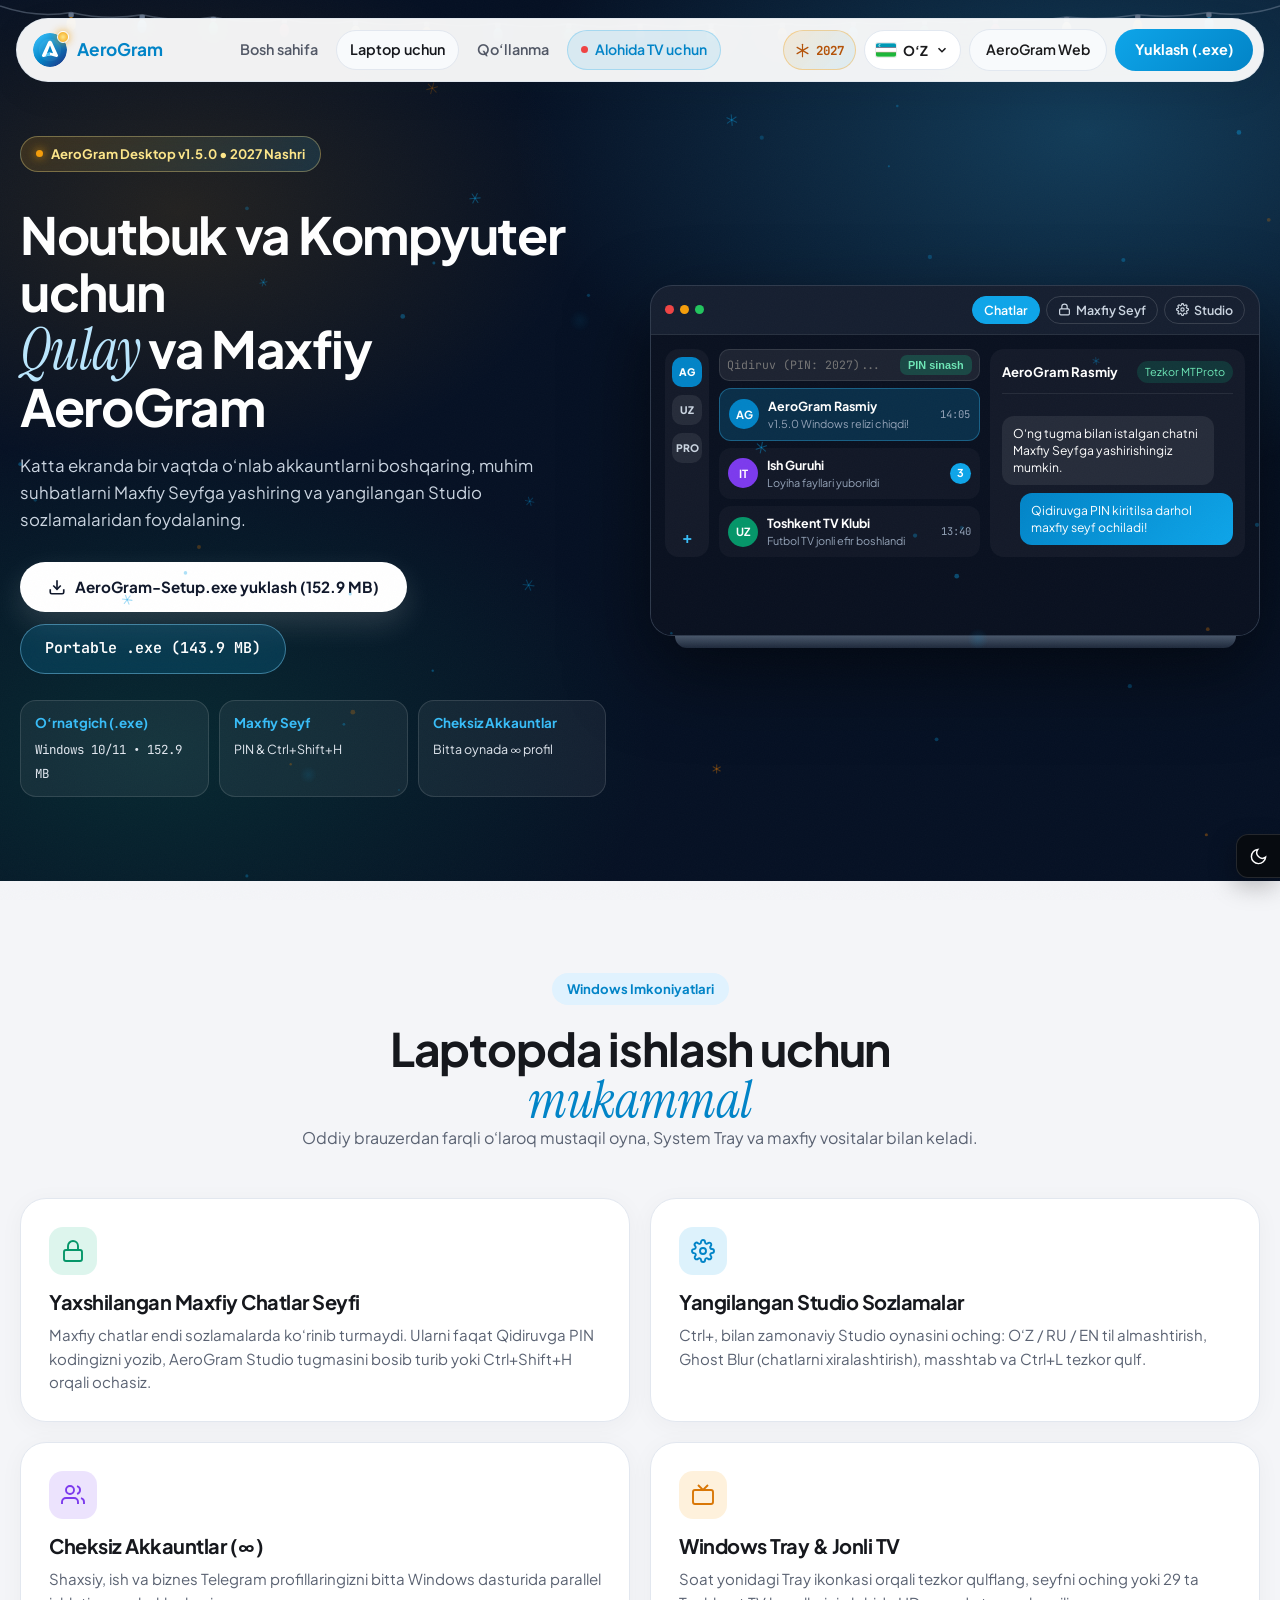
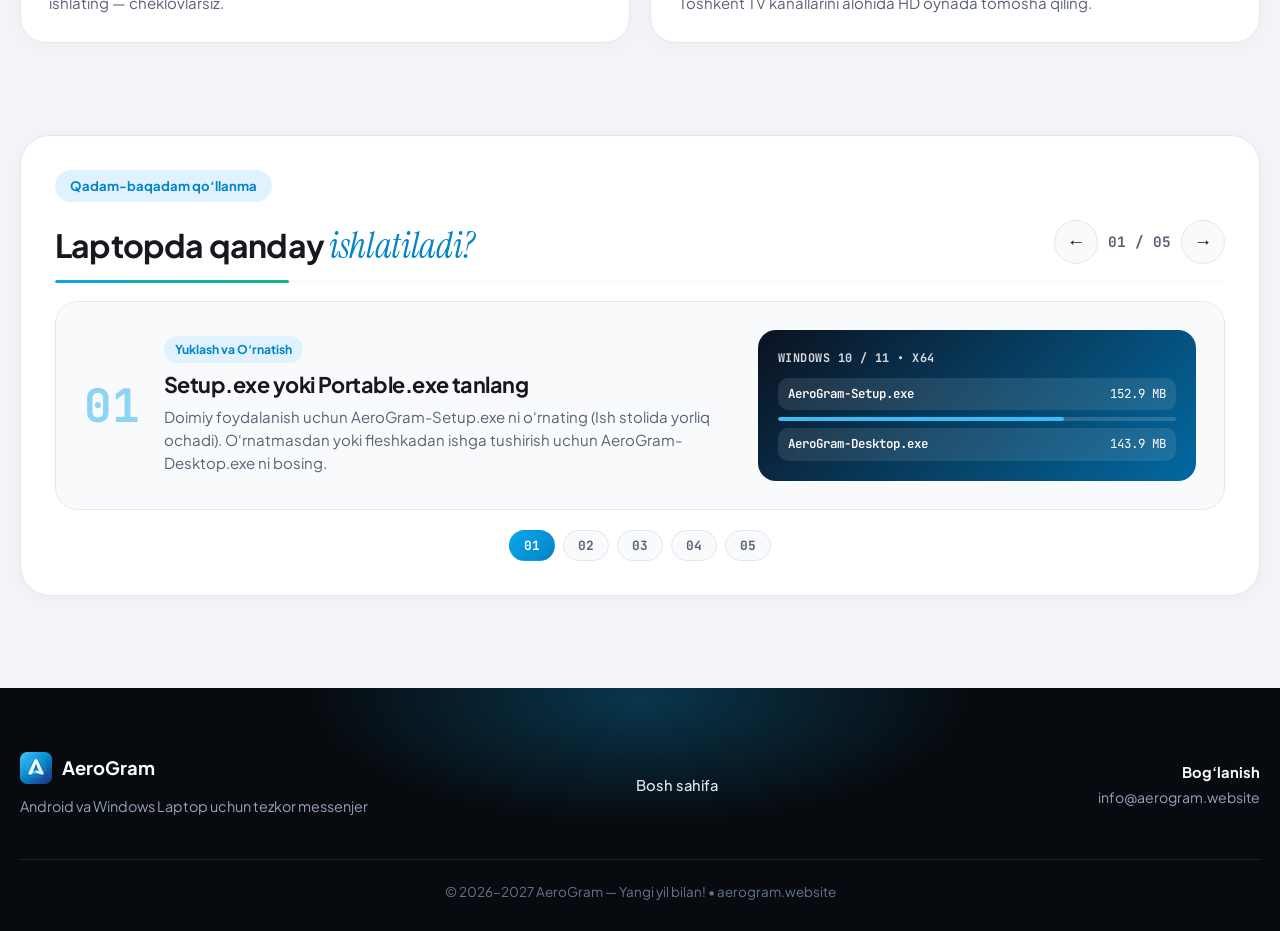
==== commit 09aa91a0: "AeroGram 2027 New Year UI redesign & complex interactive animations" ====
--- a/desktop/index.html
+++ b/desktop/index.html
@@ -7,7 +7,7 @@
 
   <title>AeroGram Desktop — Laptop va Windows uchun | Maxfiy Seyf & Cheksiz Akkauntlar</title>
   <meta name="description" content="AeroGram Desktop v1.5.0 Windows noutbuk va kompyuterlar uchun: Maxfiy chatlar seyfi, cheksiz akkauntlar, yangilangan Studio sozlamalar va tezkor .exe yuklab olish.">
-  <meta name="theme-color" content="#0EA5E9">
+  <meta name="theme-color" content="#071530">
   <link rel="canonical" href="https://aerogram.website/desktop/">
 
   <link rel="icon" href="../assets/favicon.svg" type="image/svg+xml">
@@ -16,9 +16,10 @@
 
   <link rel="preconnect" href="https://fonts.googleapis.com">
   <link rel="preconnect" href="https://fonts.gstatic.com" crossorigin>
-  <link href="https://fonts.googleapis.com/css2?family=Inter+Tight:wght@400;500;600;700&display=swap" rel="stylesheet">
+  <link href="https://fonts.googleapis.com/css2?family=Instrument+Serif:ital@0;1&family=JetBrains+Mono:wght@500;600;700&family=Plus+Jakarta+Sans:wght@400;500;600;700;800&display=swap" rel="stylesheet">
 
   <link rel="stylesheet" href="../css/style.css">
+  <link rel="stylesheet" href="../css/festive-ui.css">
   <link rel="stylesheet" href="desktop.css">
 </head>
 <body>
@@ -27,7 +28,7 @@
   <header class="floating-nav" id="navbar">
     <div class="nav-pill">
       <a href="../" class="brand" aria-label="AeroGram bosh sahifa">
-        <span class="brand-logo">
+        <span class="brand-logo brand-logo-festive">
           <svg viewBox="0 0 128 128" fill="none" xmlns="http://www.w3.org/2000/svg" aria-hidden="true">
             <defs>
               <linearGradient id="aeroDeskGrad" x1="14" y1="8" x2="114" y2="120" gradientUnits="userSpaceOnUse">
@@ -57,6 +58,15 @@
       </nav>
 
       <div class="nav-right">
+        <button type="button" class="ny-fx-toggle" aria-pressed="true" aria-label="Qishki effektlarni yoqish/o‘chirish" title="Qor va Yangi Yil bezaklari">
+          <svg viewBox="0 0 24 24" fill="none" stroke="currentColor" stroke-width="1.9" stroke-linecap="round" aria-hidden="true">
+            <line x1="12" y1="2" x2="12" y2="22"/>
+            <line x1="3.34" y1="7" x2="20.66" y2="17"/>
+            <line x1="20.66" y1="7" x2="3.34" y2="17"/>
+          </svg>
+          <span class="mono-metric">2027</span>
+        </button>
+
         <div class="lang-dropdown" id="desk-lang-dropdown">
           <button type="button" class="lang-trigger" id="desk-lang-trigger" aria-expanded="false" aria-label="Tilni tanlash">
             <span class="flag-slot" id="desk-current-flag">
@@ -82,7 +92,7 @@
         </div>
 
         <a href="../web/" class="btn-nav-web" data-desk-i18n="nav_web">AeroGram Web</a>
-        <a href="https://github.com/Bauntyme/AeroGram/releases/download/v1.5.0/AeroGram-Setup.exe" class="btn-nav-cta" target="_blank" rel="noopener noreferrer" data-desk-i18n="nav_dl">Yuklash (.exe)</a>
+        <a href="https://github.com/Bauntyme/AeroGram/releases/download/v1.5.0/AeroGram-Setup.exe" class="btn-nav-cta" target="_blank" rel="noopener noreferrer" data-magnetic data-desk-i18n="nav_dl">Yuklash (.exe)</a>
 
         <button type="button" class="mobile-burger" id="desk-burger" aria-label="Menyuni ochish" aria-expanded="false">
           <svg viewBox="0 0 24 24" fill="none" stroke="currentColor" stroke-width="2" stroke-linecap="round"><line x1="4" y1="7" x2="20" y2="7"/><line x1="4" y1="12" x2="20" y2="12"/><line x1="4" y1="17" x2="20" y2="17"/></svg>
@@ -106,63 +116,81 @@
   <main id="top">
     <!-- Laptop Hero Section -->
     <section class="desk-hero">
+      <div class="ny-garland-slot" aria-hidden="true"></div>
       <div class="desk-hero-glow" aria-hidden="true"></div>
       <div class="container desk-hero-grid">
         <div class="desk-hero-copy">
-          <div class="hero-chip"><span class="hero-chip-dot"></span> <span data-desk-i18n="hero_chip">AeroGram Desktop v1.5.0 • Windows 10 / 11 (x64)</span></div>
-          <h1 data-desk-i18n="hero_title">Noutbuk va Kompyuter uchun<br>Qulay va Maxfiy AeroGram</h1>
+          <div class="hero-chip"><span class="hero-chip-dot"></span> <span data-desk-i18n="hero_chip">AeroGram Desktop v1.5.0 • 2027 Nashri</span></div>
+          <h1 data-desk-i18n="hero_title">Noutbuk va Kompyuter uchun<br><em class="serif-accent">Qulay</em> va Maxfiy AeroGram</h1>
           <p class="desk-hero-desc" data-desk-i18n="hero_desc">Katta ekranda bir vaqtda o‘nlab akkauntlarni boshqaring, muhim suhbatlarni Maxfiy Seyfga yashiring va yangilangan Studio sozlamalaridan foydalaning.</p>
 
           <div class="desk-dl-row">
-            <a href="https://github.com/Bauntyme/AeroGram/releases/download/v1.5.0/AeroGram-Setup.exe" class="btn-white-pill" target="_blank" rel="noopener noreferrer">
+            <a href="https://github.com/Bauntyme/AeroGram/releases/download/v1.5.0/AeroGram-Setup.exe" class="btn-white-pill" target="_blank" rel="noopener noreferrer" data-magnetic>
               <svg width="18" height="18" viewBox="0 0 24 24" fill="none" stroke="currentColor" stroke-width="2.2"><path d="M21 15v4a2 2 0 0 1-2 2H5a2 2 0 0 1-2-2v-4"/><polyline points="7 10 12 15 17 10"/><line x1="12" y1="15" x2="12" y2="3"/></svg>
               <span data-desk-i18n="btn_setup">AeroGram-Setup.exe yuklash (152.9 MB)</span>
             </a>
-            <a href="https://github.com/Bauntyme/AeroGram/releases/download/v1.5.0/AeroGram-Desktop.exe" class="btn-hero-web" target="_blank" rel="noopener noreferrer" data-desk-i18n="btn_portable">
+            <a href="https://github.com/Bauntyme/AeroGram/releases/download/v1.5.0/AeroGram-Desktop.exe" class="btn-hero-web mono-metric" target="_blank" rel="noopener noreferrer" data-desk-i18n="btn_portable">
               Portable .exe (143.9 MB)
             </a>
           </div>
 
           <div class="desk-specs">
-            <div class="spec-chip"><strong data-desk-i18n="sp1_k">O‘rnatgich (.exe)</strong><span id="meta-setup-size" data-desk-i18n="sp1_v">Windows 10/11 64-bit • 152.9 MB</span></div>
-            <div class="spec-chip"><strong data-desk-i18n="sp2_k">Maxfiy Seyf</strong><span data-desk-i18n="sp2_v">Qidiruvda PIN & Ctrl+Shift+H</span></div>
+            <div class="spec-chip"><strong data-desk-i18n="sp1_k">O‘rnatgich (.exe)</strong><span class="mono-metric" data-desk-i18n="sp1_v">Windows 10/11 • 152.9 MB</span></div>
+            <div class="spec-chip"><strong data-desk-i18n="sp2_k">Maxfiy Seyf</strong><span data-desk-i18n="sp2_v">PIN & Ctrl+Shift+H</span></div>
             <div class="spec-chip"><strong data-desk-i18n="sp3_k">Cheksiz Akkauntlar</strong><span data-desk-i18n="sp3_v">Bitta oynada ∞ profil</span></div>
           </div>
         </div>
 
-        <!-- Interactive Laptop Mockup -->
+        <!-- Interactive Windows 11 App Simulator -->
         <div class="desk-laptop-wrap">
-          <div class="laptop-shell">
+          <div class="laptop-shell" id="lp-simulator">
             <div class="laptop-topbar">
               <div class="win-dots"><span></span><span></span><span></span></div>
               <div class="laptop-preview-tabs" role="tablist">
                 <button type="button" class="lp-tab active" data-lp-tab="chats" data-desk-i18n="tab_chats">Chatlar</button>
-                <button type="button" class="lp-tab" data-lp-tab="vault" data-desk-i18n="tab_vault">🔒 Maxfiy Seyf</button>
-                <button type="button" class="lp-tab" data-lp-tab="studio" data-desk-i18n="tab_studio">⚙️ Studio</button>
+                <button type="button" class="lp-tab" data-lp-tab="vault">
+                  <svg width="13" height="13" viewBox="0 0 24 24" fill="none" stroke="currentColor" stroke-width="2.2" aria-hidden="true"><rect x="3" y="11" width="18" height="11" rx="2"/><path d="M7 11V7a5 5 0 0 1 10 0v4"/></svg>
+                  <span data-desk-i18n="tab_vault">Maxfiy Seyf</span>
+                </button>
+                <button type="button" class="lp-tab" data-lp-tab="studio">
+                  <svg width="13" height="13" viewBox="0 0 24 24" fill="none" stroke="currentColor" stroke-width="2.2" aria-hidden="true"><circle cx="12" cy="12" r="3"/><path d="M19.4 15a1.65 1.65 0 0 0 .33 1.82l.06.06a2 2 0 1 1-2.83 2.83l-.06-.06a1.65 1.65 0 0 0-1.82-.33 1.65 1.65 0 0 0-1 1.51V21a2 2 0 1 1-4 0v-.09A1.65 1.65 0 0 0 9 19.4a1.65 1.65 0 0 0-1.82.33l-.06.06a2 2 0 1 1-2.83-2.83l.06-.06a1.65 1.65 0 0 0 .33-1.82 1.65 1.65 0 0 0-1.51-1H3a2 2 0 1 1 0-4h.09A1.65 1.65 0 0 0 4.6 9a1.65 1.65 0 0 0-.33-1.82l-.06-.06a2 2 0 1 1 2.83-2.83l.06.06a1.65 1.65 0 0 0 1.82.33H9a1.65 1.65 0 0 0 1-1.51V3a2 2 0 1 1 4 0v.09a1.65 1.65 0 0 0 1 1.51 1.65 1.65 0 0 0 1.82-.33l.06-.06a2 2 0 1 1 2.83 2.83l-.06.06a1.65 1.65 0 0 0-.33 1.82V9c.26.604.852.997 1.51 1H21a2 2 0 1 1 0 4h-.09c-.658.003-1.25.396-1.51 1z"/></svg>
+                  <span data-desk-i18n="tab_studio">Studio</span>
+                </button>
               </div>
             </div>
 
             <div class="laptop-screen">
-              <!-- Tab 1: Normal Chats -->
+              <!-- Tab 1: Normal Chats + Interactive PIN Test -->
               <div class="lp-pane active" data-lp-pane="chats">
+                <div class="lp-rail" aria-hidden="true">
+                  <span class="rail-av is-active">AG</span>
+                  <span class="rail-av">UZ</span>
+                  <span class="rail-av">PRO</span>
+                  <span class="rail-add">+</span>
+                </div>
+
                 <div class="lp-sidebar">
-                  <div class="lp-search-bar" data-desk-i18n="lp_search">Qidiruv (yoki seyf uchun PIN)...</div>
+                  <div class="lp-search-row">
+                    <input type="text" id="lp-pin-input" class="lp-search-input" maxlength="8" placeholder="Qidiruv (PIN: 2027)..." data-desk-ph="lp_search" aria-label="Qidiruv yoki PIN">
+                    <button type="button" class="lp-pin-demo-btn" id="lp-test-pin-btn" data-desk-i18n="lp_try_pin">PIN sinash</button>
+                  </div>
                   <div class="lp-chat-item is-sel">
                     <span class="lp-av av-blue">AG</span>
-                    <div><strong data-desk-i18n="lp_c1">AeroGram Rasmiy</strong><small data-desk-i18n="lp_m1">v1.5.0 Windows relizi chiqdi!</small></div>
-                    <span class="lp-time">14:05</span>
+                    <div class="lp-chat-copy"><strong data-desk-i18n="lp_c1">AeroGram Rasmiy</strong><small data-desk-i18n="lp_m1">v1.5.0 Windows relizi chiqdi!</small></div>
+                    <span class="lp-time mono-metric">14:05</span>
                   </div>
                   <div class="lp-chat-item">
                     <span class="lp-av av-purple">IT</span>
-                    <div><strong data-desk-i18n="lp_c2">Ish Guruhi</strong><small data-desk-i18n="lp_m2">Loyiha fayllari yuborildi</small></div>
+                    <div class="lp-chat-copy"><strong data-desk-i18n="lp_c2">Ish Guruhi</strong><small data-desk-i18n="lp_m2">Loyiha fayllari yuborildi</small></div>
                     <span class="lp-badge">3</span>
                   </div>
                   <div class="lp-chat-item">
                     <span class="lp-av av-green">UZ</span>
-                    <div><strong data-desk-i18n="lp_c3">Toshkent TV Klubi</strong><small data-desk-i18n="lp_m3">Futbol TV jonli efir boshlandi</small></div>
-                    <span class="lp-time">13:40</span>
-                  </div>
-                </div>
+                    <div class="lp-chat-copy"><strong data-desk-i18n="lp_c3">Toshkent TV Klubi</strong><small data-desk-i18n="lp_m3">Futbol TV jonli efir boshlandi</small></div>
+                    <span class="lp-time mono-metric">13:40</span>
+                  </div>
+                </div>
+
                 <div class="lp-chat-view">
                   <div class="lp-chat-head">
                     <strong data-desk-i18n="lp_c1">AeroGram Rasmiy</strong>
@@ -179,7 +207,9 @@
               <div class="lp-pane" data-lp-pane="vault">
                 <div class="lp-vault-box">
                   <div class="lp-vault-hero">
-                    <span>🔒</span>
+                    <span class="lp-v-ic">
+                      <svg width="24" height="24" viewBox="0 0 24 24" fill="none" stroke="currentColor" stroke-width="2"><rect x="3" y="11" width="18" height="11" rx="2"/><path d="M7 11V7a5 5 0 0 1 10 0v4"/></svg>
+                    </span>
                     <div>
                       <strong data-desk-i18n="lp_vh_t">Maxfiy Chatlar Seyfi Ochiq</strong>
                       <small data-desk-i18n="lp_vh_s">Asosiy ro‘yxatdan yashirilgan • Ctrl+Shift+H</small>
@@ -192,7 +222,7 @@
                 </div>
               </div>
 
-              <!-- Tab 3: Studio Settings -->
+              <!-- Tab 3: Interactive Studio Settings -->
               <div class="lp-pane" data-lp-pane="studio">
                 <div class="lp-studio-box">
                   <div class="lp-studio-banner">
@@ -200,9 +230,15 @@
                     <small data-desk-i18n="lp_st_s">O‘Z / RU / EN • Ghost Blur • Ilova Qulfi</small>
                   </div>
                   <div class="lp-studio-rows">
-                    <div class="lp-s-row"><span data-desk-i18n="lp_sr1">Chatlarni xiralashtirish (Ghost Blur)</span><em class="pill-on">ON</em></div>
-                    <div class="lp-s-row"><span data-desk-i18n="lp_sr2">Yig‘ilganda avtomatik qulflash</span><em class="pill-on">ON</em></div>
-                    <div class="lp-s-row"><span data-desk-i18n="lp_sr3">Akkauntlar uyasi (∞)</span><em>50 / ∞</em></div>
+                    <button type="button" class="lp-s-row" id="lp-toggle-blur" aria-pressed="false">
+                      <span data-desk-i18n="lp_sr1">Chatlarni xiralashtirish (Ghost Blur)</span>
+                      <em id="lp-blur-state">OFF</em>
+                    </button>
+                    <button type="button" class="lp-s-row" id="lp-toggle-lock" aria-pressed="true">
+                      <span data-desk-i18n="lp_sr2">Yig‘ilganda avtomatik qulflash</span>
+                      <em class="pill-on" id="lp-lock-state">ON</em>
+                    </button>
+                    <div class="lp-s-row"><span data-desk-i18n="lp_sr3">Akkauntlar uyasi (∞)</span><em class="mono-metric">50 / ∞</em></div>
                   </div>
                 </div>
               </div>
@@ -218,31 +254,39 @@
       <div class="container">
         <div class="center-head">
           <span class="eyebrow-pill" data-desk-i18n="feat_pill">Windows Imkoniyatlari</span>
-          <h2 data-desk-i18n="feat_title">Laptopda ishlash uchun mukammal</h2>
+          <h2 data-desk-i18n="feat_title">Laptopda ishlash uchun <em class="serif-accent">mukammal</em></h2>
           <p class="muted-copy" data-desk-i18n="feat_sub">Oddiy brauzerdan farqli o‘laroq mustaqil oyna, System Tray va maxfiy vositalar bilan keladi.</p>
         </div>
 
         <div class="desk-bento-grid">
-          <article class="desk-bento-card">
-            <div class="desk-ic ic-emerald">🔒</div>
+          <article class="desk-bento-card" data-tilt>
+            <div class="desk-ic ic-emerald">
+              <svg width="24" height="24" viewBox="0 0 24 24" fill="none" stroke="currentColor" stroke-width="1.9"><rect x="3" y="11" width="18" height="11" rx="2"/><path d="M7 11V7a5 5 0 0 1 10 0v4"/></svg>
+            </div>
             <h3 data-desk-i18n="f1_t">Yaxshilangan Maxfiy Chatlar Seyfi</h3>
             <p data-desk-i18n="f1_d">Maxfiy chatlar endi sozlamalarda ko‘rinib turmaydi. Ularni faqat Qidiruvga PIN kodingizni yozib, AeroGram Studio tugmasini bosib turib yoki Ctrl+Shift+H orqali ochasiz.</p>
           </article>
 
-          <article class="desk-bento-card">
-            <div class="desk-ic ic-sky">⚙️</div>
+          <article class="desk-bento-card" data-tilt>
+            <div class="desk-ic ic-sky">
+              <svg width="24" height="24" viewBox="0 0 24 24" fill="none" stroke="currentColor" stroke-width="1.9"><circle cx="12" cy="12" r="3"/><path d="M19.4 15a1.65 1.65 0 0 0 .33 1.82l.06.06a2 2 0 1 1-2.83 2.83l-.06-.06a1.65 1.65 0 0 0-1.82-.33 1.65 1.65 0 0 0-1 1.51V21a2 2 0 1 1-4 0v-.09A1.65 1.65 0 0 0 9 19.4a1.65 1.65 0 0 0-1.82.33l-.06.06a2 2 0 1 1-2.83-2.83l.06-.06a1.65 1.65 0 0 0 .33-1.82 1.65 1.65 0 0 0-1.51-1H3a2 2 0 1 1 0-4h.09A1.65 1.65 0 0 0 4.6 9a1.65 1.65 0 0 0-.33-1.82l-.06-.06a2 2 0 1 1 2.83-2.83l.06.06a1.65 1.65 0 0 0 1.82.33H9a1.65 1.65 0 0 0 1-1.51V3a2 2 0 1 1 4 0v.09a1.65 1.65 0 0 0 1 1.51 1.65 1.65 0 0 0 1.82-.33l.06-.06a2 2 0 1 1 2.83 2.83l-.06.06a1.65 1.65 0 0 0-.33 1.82V9c.26.604.852.997 1.51 1H21a2 2 0 1 1 0 4h-.09c-.658.003-1.25.396-1.51 1z"/></svg>
+            </div>
             <h3 data-desk-i18n="f2_t">Yangilangan Studio Sozlamalar</h3>
             <p data-desk-i18n="f2_d">Ctrl+, bilan zamonaviy Studio oynasini oching: O‘Z / RU / EN til almashtirish, Ghost Blur (chatlarni xiralashtirish), masshtab va Ctrl+L tezkor qulf.</p>
           </article>
 
-          <article class="desk-bento-card">
-            <div class="desk-ic ic-violet">👥</div>
+          <article class="desk-bento-card" data-tilt>
+            <div class="desk-ic ic-violet">
+              <svg width="24" height="24" viewBox="0 0 24 24" fill="none" stroke="currentColor" stroke-width="1.9"><path d="M17 21v-2a4 4 0 0 0-4-4H5a4 4 0 0 0-4 4v2"/><circle cx="9" cy="7" r="4"/><path d="M23 21v-2a4 4 0 0 0-3-3.87"/><path d="M16 3.13a4 4 0 0 1 0 7.75"/></svg>
+            </div>
             <h3 data-desk-i18n="f3_t">Cheksiz Akkauntlar (∞)</h3>
             <p data-desk-i18n="f3_d">Shaxsiy, ish va biznes Telegram profillaringizni bitta Windows dasturida parallel ishlating — cheklovlarsiz.</p>
           </article>
 
-          <article class="desk-bento-card">
-            <div class="desk-ic ic-amber">📺</div>
+          <article class="desk-bento-card" data-tilt>
+            <div class="desk-ic ic-amber">
+              <svg width="24" height="24" viewBox="0 0 24 24" fill="none" stroke="currentColor" stroke-width="1.9"><rect x="2" y="7" width="20" height="14" rx="2"/><polyline points="17 2 12 7 7 2"/></svg>
+            </div>
             <h3 data-desk-i18n="f4_t">Windows Tray & Jonli TV</h3>
             <p data-desk-i18n="f4_d">Soat yonidagi Tray ikonkasi orqali tezkor qulflang, seyfni oching yoki 29 ta Toshkent TV kanallarini alohida HD oynada tomosha qiling.</p>
           </article>
@@ -257,90 +301,127 @@
           <div class="carousel-head">
             <div>
               <span class="eyebrow-pill" data-desk-i18n="car_pill">Qadam-baqadam qo‘llanma</span>
-              <h2 data-desk-i18n="car_title">Laptopda qanday ishlatiladi?</h2>
+              <h2 data-desk-i18n="car_title">Laptopda qanday <em class="serif-accent">ishlatiladi?</em></h2>
             </div>
             <div class="carousel-controls">
               <button type="button" class="car-arrow" id="car-prev" aria-label="Oldingi slayd">←</button>
-              <span class="car-counter" id="car-counter">01 / 05</span>
+              <span class="car-counter mono-metric" id="car-counter">01 / 05</span>
               <button type="button" class="car-arrow" id="car-next" aria-label="Keyingi slayd">→</button>
             </div>
+          </div>
+
+          <div class="car-progress-track" aria-hidden="true">
+            <div class="car-progress-fill" id="car-progress-fill" style="width: 20%"></div>
           </div>
 
           <div class="carousel-viewport" id="car-viewport">
             <div class="carousel-track" id="car-track">
+              <!-- Slide 01 -->
               <article class="car-slide">
-                <div class="car-num">01</div>
+                <div class="car-num mono-metric">01</div>
                 <div class="car-copy">
                   <span class="car-tag" data-desk-i18n="s1_tag">Yuklash va O‘rnatish</span>
                   <h3 data-desk-i18n="s1_t">Setup.exe yoki Portable.exe tanlang</h3>
                   <p data-desk-i18n="s1_d">Doimiy foydalanish uchun AeroGram-Setup.exe ni o‘rnating (Ish stolida yorliq ochadi). O‘rnatmasdan yoki fleshkadan ishga tushirish uchun AeroGram-Desktop.exe ni bosing.</p>
                 </div>
                 <div class="car-visual">
-                  <div class="cv-badge">Windows 10 / 11 • x64</div>
-                  <div class="cv-box"><code>AeroGram-Setup.exe</code> &nbsp;|&nbsp; <code>AeroGram-Desktop.exe</code></div>
+                  <div class="cv-badge mono-metric">Windows 10 / 11 • x64</div>
+                  <div class="cv-mini-pkg">
+                    <div class="cv-pkg-row"><code>AeroGram-Setup.exe</code><span class="mono-metric">152.9 MB</span></div>
+                    <div class="cv-pkg-bar"><span></span></div>
+                    <div class="cv-pkg-row"><code>AeroGram-Desktop.exe</code><span class="mono-metric">143.9 MB</span></div>
+                  </div>
                 </div>
               </article>
 
+              <!-- Slide 02 -->
               <article class="car-slide">
-                <div class="car-num">02</div>
+                <div class="car-num mono-metric">02</div>
                 <div class="car-copy">
                   <span class="car-tag" data-desk-i18n="s2_tag">Tezkor Kirish</span>
                   <h3 data-desk-i18n="s2_t">QR-kod yoki telefon bilan 3 soniyada kiring</h3>
                   <p data-desk-i18n="s2_d">Telefoningizdagi AeroGram orqali QR-kodni skanerlang yoki raqamingizni kiriting. Barcha chatlar, papkalar va fayllar darhol sinxronlanadi.</p>
                 </div>
                 <div class="car-visual">
-                  <div class="cv-badge">MTProto Direct</div>
-                  <div class="cv-box" data-desk-i18n="s2_vis">📱 QR Skaner → 💻 Sinxronizatsiya</div>
+                  <div class="cv-badge mono-metric">MTProto Direct</div>
+                  <div class="cv-qr-stage">
+                    <div class="cv-qr-box">
+                      <span class="cv-qr-laser"></span>
+                      <svg width="42" height="42" viewBox="0 0 24 24" fill="none" stroke="currentColor" stroke-width="1.6"><rect x="3" y="3" width="7" height="7"/><rect x="14" y="3" width="7" height="7"/><rect x="3" y="14" width="7" height="7"/><path d="M14 14h3v3h-3zM17 17h4v4h-4zM14 20h2"/></svg>
+                    </div>
+                    <span class="cv-qr-label" data-desk-i18n="s2_vis">QR Skaner → Bulut Sinxron</span>
+                  </div>
                 </div>
               </article>
 
+              <!-- Slide 03 -->
               <article class="car-slide">
-                <div class="car-num">03</div>
+                <div class="car-num mono-metric">03</div>
                 <div class="car-copy">
                   <span class="car-tag" data-desk-i18n="s3_tag">Maxfiy Chatlar Seyfi</span>
                   <h3 data-desk-i18n="s3_t">Chatlarni ko‘zdan yashiring va Qidiruvda PIN bilan oching</h3>
                   <p data-desk-i18n="s3_d">Suhbat ustida o‘ng tugmani bosib «Maxfiy seyfga yashirish»ni tanlang. Ochish uchun Qidiruv maydoniga PIN kodingizni yozing yoki Ctrl+Shift+H bosing.</p>
                 </div>
                 <div class="car-visual is-emerald">
-                  <div class="cv-badge">Stealth Vault</div>
-                  <div class="cv-box" data-desk-i18n="s3_vis">🔍 PIN kiritish &nbsp;|&nbsp; ⌨️ Ctrl + Shift + H</div>
+                  <div class="cv-badge mono-metric">Stealth Vault</div>
+                  <div class="cv-kbd-stage">
+                    <div class="cv-kbd-row">
+                      <kbd class="aero-kbd">Ctrl</kbd><span>+</span><kbd class="aero-kbd">Shift</kbd><span>+</span><kbd class="aero-kbd is-pressed">H</kbd>
+                    </div>
+                    <small data-desk-i18n="s3_vis">PIN kiritish yoki tezkor tugma</small>
+                  </div>
                 </div>
               </article>
 
+              <!-- Slide 04 -->
               <article class="car-slide">
-                <div class="car-num">04</div>
+                <div class="car-num mono-metric">04</div>
                 <div class="car-copy">
                   <span class="car-tag" data-desk-i18n="s4_tag">Studio & Maxfiylik</span>
                   <h3 data-desk-i18n="s4_t">Ghost Blur, Ilova Qulfi va O‘Z / RU / EN til</h3>
                   <p data-desk-i18n="s4_d">Pastki o‘ng burchakdagi «AeroGram Studio» tugmasini bosing (yoki Ctrl+,): chat sarlavhalarini xiralashtiring, masshtabni sozlang va Ctrl+L bilan qulflang.</p>
                 </div>
                 <div class="car-visual">
-                  <div class="cv-badge">AeroGram Studio</div>
-                  <div class="cv-box">⚙️ Ctrl + , &nbsp;|&nbsp; 🔒 Ctrl + L</div>
+                  <div class="cv-badge mono-metric">AeroGram Studio</div>
+                  <div class="cv-kbd-stage">
+                    <div class="cv-kbd-row">
+                      <kbd class="aero-kbd">Ctrl</kbd><span>+</span><kbd class="aero-kbd">,</kbd>
+                      <span class="cv-sep">|</span>
+                      <kbd class="aero-kbd">Ctrl</kbd><span>+</span><kbd class="aero-kbd">L</kbd>
+                    </div>
+                    <small>O‘Z • RU • EN • Ghost Blur</small>
+                  </div>
                 </div>
               </article>
 
+              <!-- Slide 05 -->
               <article class="car-slide">
-                <div class="car-num">05</div>
+                <div class="car-num mono-metric">05</div>
                 <div class="car-copy">
                   <span class="car-tag" data-desk-i18n="s5_tag">Akkauntlar & Jonli TV</span>
                   <h3 data-desk-i18n="s5_t">Cheksiz akkauntlar va 29 ta Toshkent TV kanali</h3>
                   <p data-desk-i18n="s5_d">Studio bo‘limidan istalgancha Telegram akkauntini almashtiring hamda System Tray orqali Zo‘r TV, Sevimli TV va Sport TV ni alohida oynada oching.</p>
                 </div>
                 <div class="car-visual">
-                  <div class="cv-badge">∞ Accounts + Live TV</div>
-                  <div class="cv-box" data-desk-i18n="s5_vis">👥 Akkaunt 1..∞ &nbsp;|&nbsp; 📺 Full HD TV</div>
+                  <div class="cv-badge mono-metric">∞ Accounts + Live TV</div>
+                  <div class="cv-tv-preview">
+                    <img src="../tv/logos/zor-tv.png" width="32" height="32" alt="Zo‘r TV" class="cv-tv-logo">
+                    <div>
+                      <strong>Zo‘r TV • 1080p FHD</strong>
+                      <small data-desk-i18n="s5_vis">Akkaunt 1..∞ & Full HD TV</small>
+                    </div>
+                  </div>
                 </div>
               </article>
             </div>
           </div>
 
           <div class="carousel-dots" id="car-dots" role="tablist" aria-label="Slaydlar">
-            <button type="button" class="car-dot active" data-slide="0" aria-label="1-slayd"><span>01</span></button>
-            <button type="button" class="car-dot" data-slide="1" aria-label="2-slayd"><span>02</span></button>
-            <button type="button" class="car-dot" data-slide="2" aria-label="3-slayd"><span>03</span></button>
-            <button type="button" class="car-dot" data-slide="3" aria-label="4-slayd"><span>04</span></button>
-            <button type="button" class="car-dot" data-slide="4" aria-label="5-slayd"><span>05</span></button>
+            <button type="button" class="car-dot active mono-metric" data-slide="0" aria-label="1-slayd"><span>01</span></button>
+            <button type="button" class="car-dot mono-metric" data-slide="1" aria-label="2-slayd"><span>02</span></button>
+            <button type="button" class="car-dot mono-metric" data-slide="2" aria-label="3-slayd"><span>03</span></button>
+            <button type="button" class="car-dot mono-metric" data-slide="3" aria-label="4-slayd"><span>04</span></button>
+            <button type="button" class="car-dot mono-metric" data-slide="4" aria-label="5-slayd"><span>05</span></button>
           </div>
         </div>
       </div>
@@ -366,7 +447,7 @@
       </div>
     </div>
     <div class="container footer-bottom">
-      <span>© 2026 AeroGram — <a href="https://aerogram.website">aerogram.website</a></span>
+      <span data-desk-i18n="footer_copy">© 2026–2027 AeroGram — Yangi yil bilan! • <a href="https://aerogram.website">aerogram.website</a></span>
     </div>
   </footer>
 
@@ -376,6 +457,7 @@
     <svg class="ic-sun" viewBox="0 0 24 24" fill="none" stroke="currentColor" stroke-width="1.8"><circle cx="12" cy="12" r="4"/><path d="M12 2v2M12 20v2M4.93 4.93l1.41 1.41M17.66 17.66l1.41 1.41M2 12h2M20 12h2M6.34 17.66l-1.41 1.41M19.07 4.93l-1.41 1.41"/></svg>
   </button>
 
-  <script src="desktop.js"></script>
+  <script src="../js/festive-motion.js" defer></script>
+  <script src="desktop.js" defer></script>
 </body>
 </html>
--- a/css/style.css
+++ b/css/style.css
@@ -1,15 +1,15 @@
 :root {
   --bg-page: #F4F5F8;
   --surface: #FFFFFF;
-  --surface-soft: #F9FAFB;
-  --border: #E3E7ED;
-  --ink: #1A1A1C;
-  --ink-muted: #5A6070;
+  --surface-soft: #F8FAFC;
+  --border: #E2E7EF;
+  --ink: #16181D;
+  --ink-muted: #5A6272;
   --primary: #0EA5E9;
   --primary-deep: #0284C7;
   --pill-bg: #E0F2FE;
   --pill-ink: #0284C7;
-  --hero-bg: #071530;
+  --hero-bg: #050F24;
   --footer-bg: #070B10;
   --radius-card: 26px;
   --shadow-nav: 0 10px 34px rgba(15, 23, 42, 0.08);
@@ -17,10 +17,10 @@
 }
 
 [data-theme="dark"] {
-  --bg-page: #0B0F17;
-  --surface: #131926;
-  --surface-soft: #182030;
-  --border: rgba(255, 255, 255, 0.08);
+  --bg-page: #090D16;
+  --surface: #121826;
+  --surface-soft: #172032;
+  --border: rgba(255, 255, 255, 0.09);
   --ink: #F8FAFC;
   --ink-muted: #94A3B8;
   --pill-bg: rgba(14, 165, 233, 0.16);
@@ -41,7 +41,7 @@
 }
 
 body {
-  font-family: 'Inter Tight', 'Inter', system-ui, -apple-system, sans-serif;
+  font-family: var(--font-sans, 'Plus Jakarta Sans', 'Inter', system-ui, sans-serif);
   background-color: var(--bg-page);
   color: var(--ink);
   line-height: 1.5;
@@ -51,7 +51,7 @@
 }
 
 h1, h2, h3, h4 {
-  font-weight: 600;
+  font-weight: 700;
   letter-spacing: -0.025em;
   line-height: 1.12;
 }
@@ -66,7 +66,7 @@
   margin-inline: auto;
 }
 
-/* Floating White Pill Header */
+/* Floating Pill Header */
 .floating-nav {
   position: fixed;
   top: 18px;
@@ -80,20 +80,20 @@
   height: 64px;
   padding: 0 10px 0 16px;
   border-radius: 9999px;
-  background: rgba(255, 255, 255, 0.96);
-  backdrop-filter: blur(14px);
-  -webkit-backdrop-filter: blur(14px);
+  background: rgba(255, 255, 255, 0.94);
+  backdrop-filter: blur(16px);
+  -webkit-backdrop-filter: blur(16px);
   border: 1px solid rgba(226, 232, 240, 0.9);
   box-shadow: var(--shadow-nav);
   display: flex;
   align-items: center;
   justify-content: space-between;
-  gap: 16px;
+  gap: 14px;
 }
 
 [data-theme="dark"] .nav-pill {
-  background: rgba(19, 25, 38, 0.92);
-  border-color: rgba(255, 255, 255, 0.1);
+  background: rgba(18, 24, 38, 0.9);
+  border-color: rgba(255, 255, 255, 0.11);
 }
 
 .brand {
@@ -104,27 +104,40 @@
 }
 
 .brand-logo {
+  position: relative;
   width: 34px;
   height: 34px;
   display: inline-flex;
   border-radius: 50%;
-  overflow: hidden;
+  overflow: visible;
+}
+
+.brand-logo-festive::after {
+  content: "";
+  position: absolute;
+  top: -2px;
+  right: -2px;
+  width: 10px;
+  height: 10px;
+  border-radius: 50%;
+  background: radial-gradient(circle, #FDE68A, #F59E0B);
+  box-shadow: 0 0 8px rgba(245, 158, 11, 0.85);
+  border: 1.5px solid #FFFFFF;
 }
 
 .brand-logo svg {
   width: 100%;
   height: 100%;
+  border-radius: 50%;
 }
 
 .brand-name {
-  font-weight: 600;
+  font-weight: 700;
   font-size: 1.08rem;
   color: #0284C7;
 }
 
-[data-theme="dark"] .brand-name {
-  color: #38BDF8;
-}
+[data-theme="dark"] .brand-name { color: #38BDF8; }
 
 .nav-center {
   display: flex;
@@ -133,19 +146,17 @@
 }
 
 .nav-link {
-  padding: 8px 14px;
+  padding: 8px 13px;
   border-radius: 9999px;
-  font-size: 0.92rem;
-  font-weight: 500;
+  font-size: 0.9rem;
+  font-weight: 600;
   white-space: nowrap;
   color: #525866;
   border: 1px solid transparent;
   transition: color 0.2s ease, background 0.2s ease, border-color 0.2s ease;
 }
 
-[data-theme="dark"] .nav-link {
-  color: #94A3B8;
-}
+[data-theme="dark"] .nav-link { color: #94A3B8; }
 
 .nav-link:hover,
 .nav-link.active {
@@ -157,28 +168,26 @@
 .nav-right {
   display: flex;
   align-items: center;
-  gap: 10px;
+  gap: 8px;
   flex-shrink: 0;
 }
 
 /* Language Dropdown */
-.lang-dropdown {
-  position: relative;
-}
+.lang-dropdown { position: relative; }
 
 .lang-trigger {
   display: inline-flex;
   align-items: center;
   gap: 7px;
   height: 40px;
-  padding: 0 12px;
+  padding: 0 11px;
   border-radius: 9999px;
   border: 1px solid #E2E8F0;
   background: #FFFFFF;
   color: #1A1A1C;
   font-family: inherit;
-  font-size: 0.86rem;
-  font-weight: 600;
+  font-size: 0.85rem;
+  font-weight: 700;
   cursor: pointer;
 }
 
@@ -197,10 +206,7 @@
   box-shadow: 0 0 0 1px rgba(0, 0, 0, 0.08);
 }
 
-.lang-trigger .chev {
-  width: 14px;
-  height: 14px;
-}
+.lang-trigger .chev { width: 14px; height: 14px; }
 
 .lang-menu {
   position: absolute;
@@ -240,19 +246,17 @@
 }
 
 .lang-opt:hover,
-.lang-opt.active {
-  background: rgba(14, 165, 233, 0.12);
-}
+.lang-opt.active { background: rgba(14, 165, 233, 0.12); }
 
 .btn-nav-web {
-  height: 44px;
-  padding: 0 18px;
+  height: 42px;
+  padding: 0 16px;
   border-radius: 9999px;
   border: 1px solid #E2E8F0;
   background: #F8FAFC;
   color: #1A1A1C;
   font-family: inherit;
-  font-size: 0.9rem;
+  font-size: 0.88rem;
   font-weight: 600;
   white-space: nowrap;
   display: inline-flex;
@@ -265,7 +269,6 @@
   background: #E0F2FE;
   border-color: #BAE6FD;
   color: #0284C7;
-  transform: translateY(-1px);
 }
 
 [data-theme="dark"] .btn-nav-web {
@@ -275,28 +278,23 @@
 }
 
 .btn-nav-cta {
-  height: 44px;
-  padding: 0 22px;
+  height: 42px;
+  padding: 0 20px;
   border-radius: 9999px;
   border: none;
   background: linear-gradient(135deg, #0EA5E9, #0284C7);
   color: #FFFFFF;
   font-family: inherit;
-  font-size: 0.92rem;
-  font-weight: 600;
+  font-size: 0.9rem;
+  font-weight: 700;
   white-space: nowrap;
   cursor: pointer;
   display: inline-flex;
   align-items: center;
   justify-content: center;
-  transition: transform 0.2s ease, background 0.2s ease;
-}
-
-.btn-nav-cta:hover {
-  background: linear-gradient(135deg, #38BDF8, #0369A1);
-  transform: translateY(-1px);
-}
-
+}
+
+.btn-nav-cta:hover { background: linear-gradient(135deg, #38BDF8, #0369A1); }
 .btn-full { width: 100%; }
 
 .mobile-burger {
@@ -342,13 +340,11 @@
 .mobile-sheet a {
   padding: 10px 12px;
   border-radius: 12px;
-  font-weight: 500;
+  font-weight: 600;
   color: var(--ink);
 }
 
-.mobile-sheet a:hover {
-  background: var(--surface-soft);
-}
+.mobile-sheet a:hover { background: var(--surface-soft); }
 
 .mobile-sheet a.btn-outline-pill {
   padding: 0 18px;
@@ -357,33 +353,33 @@
   font-weight: 600;
 }
 
-/* Hero Section */
+/* Festive Winter Hero Section */
 .hero {
   position: relative;
   min-height: 760px;
-  padding-top: 128px;
+  padding: 136px 0 44px;
   background:
-    radial-gradient(ellipse 70% 58% at 76% 34%, rgba(14, 165, 233, 0.28), transparent 68%),
-    radial-gradient(ellipse 52% 48% at 18% 82%, rgba(56, 189, 248, 0.16), transparent 70%),
-    radial-gradient(circle at 50% 0%, rgba(30, 64, 175, 0.35), transparent 60%),
-    #040D1E;
+    radial-gradient(ellipse 68% 58% at 78% 28%, rgba(56, 189, 248, 0.25), transparent 68%),
+    radial-gradient(ellipse 46% 44% at 14% 24%, rgba(245, 158, 11, 0.13), transparent 70%),
+    radial-gradient(ellipse 52% 48% at 24% 86%, rgba(16, 185, 129, 0.13), transparent 70%),
+    #040D1F;
   color: #FFFFFF;
   overflow: hidden;
   display: flex;
-  align-items: flex-end;
+  align-items: center;
 }
 
 .hero-chip {
   display: inline-flex;
   align-items: center;
   gap: 8px;
-  padding: 6px 14px;
+  padding: 7px 15px;
   border-radius: 9999px;
-  background: rgba(56, 189, 248, 0.14);
-  border: 1px solid rgba(125, 211, 252, 0.3);
-  color: #BAE6FD;
+  background: linear-gradient(135deg, rgba(245, 158, 11, 0.16), rgba(56, 189, 248, 0.14));
+  border: 1px solid rgba(253, 230, 138, 0.34);
+  color: #FDE68A;
   font-size: 0.82rem;
-  font-weight: 600;
+  font-weight: 700;
   margin-bottom: 18px;
   backdrop-filter: blur(8px);
 }
@@ -392,8 +388,8 @@
   width: 7px;
   height: 7px;
   border-radius: 50%;
-  background: #38BDF8;
-  box-shadow: 0 0 10px rgba(56, 189, 248, 0.9);
+  background: #F59E0B;
+  box-shadow: 0 0 10px rgba(245, 158, 11, 0.95);
 }
 
 #hero-mist {
@@ -411,7 +407,7 @@
   display: grid;
   grid-template-columns: 1.05fr 0.95fr;
   align-items: center;
-  gap: 36px;
+  gap: 40px;
 }
 
 .hero-grid > *,
@@ -419,27 +415,25 @@
 .bento-top > *,
 .bento-bottom > *,
 .wide-feature-card > *,
-.shot-pair > * {
-  min-width: 0;
-}
-
-.hero-content {
-  padding-bottom: 84px;
-}
+.shot-pair > *,
+.sandbox-card > * { min-width: 0; }
+
+.hero-content { padding-bottom: 24px; }
 
 .hero h1 {
-  font-size: clamp(2.65rem, 5vw, 4.35rem);
-  font-weight: 600;
-  line-height: 1.06;
+  font-size: clamp(2.65rem, 5.1vw, 4.4rem);
+  font-weight: 700;
+  line-height: 1.05;
   margin-bottom: 20px;
   color: #FFFFFF;
 }
 
 .hero-sub {
-  font-size: 1.08rem;
-  color: rgba(255, 255, 255, 0.8);
-  max-width: 470px;
+  font-size: 1.06rem;
+  color: rgba(226, 232, 240, 0.86);
+  max-width: 495px;
   margin-bottom: 28px;
+  line-height: 1.62;
 }
 
 .hero-platforms {
@@ -452,7 +446,7 @@
 .plat-icon {
   width: 44px;
   height: 44px;
-  border-radius: 11px;
+  border-radius: 12px;
   background: #FFFFFF;
   color: #0284C7;
   display: inline-flex;
@@ -461,99 +455,198 @@
 }
 
 .plat-icon svg { width: 22px; height: 22px; }
-
-.plat-shield {
-  background: #0EA5E9;
-  color: #FFFFFF;
-}
+.plat-shield { background: #0EA5E9; color: #FFFFFF; }
 
 .plat-meta {
   display: flex;
   flex-direction: column;
   line-height: 1.3;
 }
-
-.plat-meta strong { font-size: 0.96rem; font-weight: 600; }
-.plat-meta span { font-size: 0.82rem; color: rgba(255, 255, 255, 0.7); }
+.plat-meta strong { font-size: 0.95rem; font-weight: 600; }
+.plat-meta span { font-size: 0.8rem; color: rgba(255, 255, 255, 0.72); }
 
 .hero-btn-row {
   display: flex;
   flex-wrap: wrap;
   align-items: center;
-  gap: 12px;
+  gap: 11px;
 }
 
 .btn-white-pill {
   height: 50px;
-  padding: 0 30px;
+  padding: 0 28px;
   border-radius: 9999px;
   border: none;
   background: #FFFFFF;
-  color: #1A1A1C;
+  color: #0F172A;
   font-family: inherit;
-  font-size: 0.96rem;
-  font-weight: 600;
+  font-size: 0.95rem;
+  font-weight: 700;
   cursor: pointer;
   display: inline-flex;
   align-items: center;
   justify-content: center;
-  transition: transform 0.2s ease, box-shadow 0.2s ease;
-}
-
-.btn-white-pill:hover {
-  transform: translateY(-2px);
-  box-shadow: 0 12px 30px rgba(255, 255, 255, 0.2);
+  gap: 8px;
+  box-shadow: 0 12px 30px rgba(255, 255, 255, 0.14);
 }
 
 .btn-hero-web {
   height: 50px;
-  padding: 0 26px;
+  padding: 0 24px;
   border-radius: 9999px;
   border: 1px solid rgba(125, 211, 252, 0.45);
   background: rgba(14, 165, 233, 0.18);
   color: #FFFFFF;
   font-family: inherit;
-  font-size: 0.96rem;
+  font-size: 0.94rem;
   font-weight: 600;
   display: inline-flex;
   align-items: center;
   justify-content: center;
   backdrop-filter: blur(8px);
-  transition: transform 0.2s ease, background 0.2s ease, border-color 0.2s ease;
 }
 
 .btn-hero-web:hover {
-  transform: translateY(-2px);
   background: rgba(14, 165, 233, 0.34);
   border-color: rgba(125, 211, 252, 0.85);
 }
 
-.hero-hand-wrap {
+/* Layered Architectural Hero Stage */
+.hero-stage-col {
   display: flex;
   justify-content: flex-end;
-  align-self: end;
+}
+
+.hero-stage-shell {
+  position: relative;
+  width: min(470px, 100%);
+  padding: 14px;
+  border-radius: 34px;
+  background: linear-gradient(155deg, rgba(255, 255, 255, 0.11), rgba(56, 189, 248, 0.06));
+  border: 1px solid rgba(255, 255, 255, 0.16);
+  box-shadow: 0 34px 90px rgba(0, 0, 0, 0.55);
+  backdrop-filter: blur(16px);
+}
+
+.hero-aurora-ring {
+  position: absolute;
+  inset: -18px;
+  border-radius: 46px;
+  background: radial-gradient(circle at 25% 20%, rgba(245, 158, 11, 0.22), transparent 52%),
+              radial-gradient(circle at 80% 80%, rgba(56, 189, 248, 0.24), transparent 55%);
+  z-index: -1;
+  pointer-events: none;
 }
 
 .hero-hand-img {
-  width: min(490px, 100%);
+  width: 100%;
   height: auto;
   display: block;
+  border-radius: 24px;
   object-fit: cover;
-  -webkit-mask-image:
-    linear-gradient(to right, transparent 0%, #000000 20%, #000000 84%, transparent 100%),
-    linear-gradient(to bottom, transparent 0%, #000000 18%, #000000 100%);
-  -webkit-mask-composite: source-in;
-  mask-image:
-    linear-gradient(to right, transparent 0%, #000000 20%, #000000 84%, transparent 100%),
-    linear-gradient(to bottom, transparent 0%, #000000 18%, #000000 100%);
-  mask-composite: intersect;
-}
+}
+
+.hero-float-card {
+  position: absolute;
+  display: inline-flex;
+  align-items: center;
+  gap: 10px;
+  padding: 10px 14px;
+  border-radius: 18px;
+  background: rgba(10, 17, 32, 0.86);
+  border: 1px solid rgba(255, 255, 255, 0.18);
+  backdrop-filter: blur(14px);
+  color: #FFFFFF;
+  box-shadow: 0 18px 40px rgba(0, 0, 0, 0.45);
+}
+
+.hf-vault {
+  top: 26px;
+  left: -26px;
+  animation: aeroFloatA 5.2s ease-in-out infinite;
+}
+
+.hf-tv {
+  bottom: 34px;
+  left: -22px;
+  animation: aeroFloatB 6.1s ease-in-out infinite;
+  transition: border-color 0.2s ease, background 0.2s ease;
+}
+
+.hf-tv:hover {
+  border-color: rgba(56, 189, 248, 0.72);
+  background: rgba(14, 165, 233, 0.24);
+}
+
+.hf-studio {
+  bottom: 92px;
+  right: -18px;
+  padding: 8px 13px;
+  animation: aeroFloatA 4.8s ease-in-out infinite 0.7s;
+}
+
+.hf-ic {
+  width: 32px;
+  height: 32px;
+  border-radius: 10px;
+  display: inline-flex;
+  align-items: center;
+  justify-content: center;
+  background: rgba(16, 185, 129, 0.22);
+  color: #6EE7B7;
+}
+
+.hero-float-card strong { display: block; font-size: 0.82rem; line-height: 1.2; }
+.hero-float-card small { display: block; font-size: 0.7rem; color: #94A3B8; }
+
+.hf-tv-logo {
+  border-radius: 8px;
+  background: #FFFFFF;
+  padding: 2px;
+  object-fit: contain;
+}
+
+.hf-eq {
+  display: inline-flex;
+  align-items: flex-end;
+  gap: 2.5px;
+  height: 16px;
+  margin-left: 2px;
+}
+
+.hf-eq i {
+  display: block;
+  width: 3px;
+  border-radius: 99px;
+  background: #38BDF8;
+  animation: aeroEq 0.9s ease-in-out infinite;
+}
+.hf-eq i:nth-child(2) { animation-delay: 0.18s; }
+.hf-eq i:nth-child(3) { animation-delay: 0.36s; }
+.hf-eq i:nth-child(4) { animation-delay: 0.54s; }
+
+.hf-av-stack {
+  display: inline-flex;
+}
+
+.hf-av-stack span {
+  width: 24px;
+  height: 24px;
+  border-radius: 50%;
+  border: 2px solid #0A1120;
+  background: #0284C7;
+  font-size: 0.65rem;
+  font-weight: 800;
+  display: inline-flex;
+  align-items: center;
+  justify-content: center;
+  margin-left: -6px;
+}
+.hf-av-stack span:first-child { margin-left: 0; background: #10B981; }
+.hf-av-stack span:last-child { background: #F59E0B; color: #0F172A; }
 
 /* Light Editorial Sections */
-.section {
-  padding: 96px 0;
-}
-
+.section { padding: 92px 0; }
 .pt-0 { padding-top: 0; }
 
 .eyebrow-pill {
@@ -563,14 +656,11 @@
   background: var(--pill-bg);
   color: var(--pill-ink);
   font-size: 0.82rem;
-  font-weight: 600;
+  font-weight: 700;
   margin-bottom: 18px;
 }
 
-.muted-copy {
-  color: var(--ink-muted);
-  font-size: 1rem;
-}
+.muted-copy { color: var(--ink-muted); font-size: 1rem; }
 
 /* Section 1: Sticky Offer Split */
 .offer-grid {
@@ -591,24 +681,22 @@
 }
 
 .offer-stack {
-  display: flex;
-  flex-direction: column;
-  gap: 20px;
+  display: grid;
+  grid-template-columns: 1fr;
+  gap: 18px;
 }
 
 .offer-card {
   background: var(--surface);
   border: 1px solid var(--border);
   border-radius: var(--radius-card);
-  padding: 34px;
+  padding: 32px;
   box-shadow: var(--shadow-card);
-  transition: transform 0.25s ease, border-color 0.25s ease, box-shadow 0.25s ease;
 }
 
 .offer-card:hover {
-  transform: translateY(-3px);
   border-color: rgba(14, 165, 233, 0.42);
-  box-shadow: 0 16px 38px rgba(14, 165, 233, 0.09);
+  box-shadow: 0 18px 42px rgba(14, 165, 233, 0.09);
 }
 
 .outline-icon {
@@ -622,19 +710,184 @@
   display: inline-flex;
   align-items: center;
   justify-content: center;
-  margin-bottom: 22px;
+  margin-bottom: 20px;
 }
 
 .outline-icon svg { width: 100%; height: 100%; }
-
-.offer-card h3 {
-  font-size: 1.48rem;
-  margin-bottom: 8px;
-}
-
-.offer-card p {
-  color: var(--ink-muted);
-  font-size: 0.96rem;
+.offer-card h3 { font-size: 1.42rem; margin-bottom: 8px; }
+.offer-card p { color: var(--ink-muted); font-size: 0.95rem; }
+
+/* Interactive Studio Sandbox Section */
+.sandbox-card {
+  background: var(--surface);
+  border: 1px solid var(--border);
+  border-radius: 30px;
+  padding: 44px;
+  display: grid;
+  grid-template-columns: 1fr 1fr;
+  gap: 38px;
+  align-items: center;
+  box-shadow: var(--shadow-card);
+}
+
+.sandbox-left h2 {
+  font-size: clamp(1.85rem, 3vw, 2.55rem);
+  margin-bottom: 12px;
+}
+
+.sandbox-controls {
+  display: flex;
+  flex-wrap: wrap;
+  gap: 10px;
+  margin-top: 24px;
+}
+
+.sb-btn {
+  display: inline-flex;
+  align-items: center;
+  gap: 8px;
+  height: 44px;
+  padding: 0 18px;
+  border-radius: 9999px;
+  border: 1px solid var(--border);
+  background: var(--surface-soft);
+  color: var(--ink);
+  font-family: inherit;
+  font-size: 0.88rem;
+  font-weight: 600;
+  cursor: pointer;
+  transition: transform 0.16s ease, border-color 0.2s ease, background 0.2s ease;
+}
+
+.sb-btn:hover { transform: translateY(-1px); border-color: var(--primary); }
+.sb-btn[aria-pressed="true"] {
+  background: rgba(14, 165, 233, 0.16);
+  border-color: #0EA5E9;
+  color: #0284C7;
+}
+[data-theme="dark"] .sb-btn[aria-pressed="true"] { color: #38BDF8; }
+
+.sb-btn.is-primary {
+  background: linear-gradient(135deg, #065F46, #059669);
+  border-color: transparent;
+  color: #FFFFFF;
+}
+
+.sb-btn.is-ghost {
+  background: transparent;
+}
+
+.sandbox-phone {
+  background: #0A1120;
+  color: #F8FAFC;
+  border: 1px solid rgba(148, 163, 184, 0.22);
+  border-radius: 24px;
+  padding: 18px;
+  box-shadow: 0 26px 60px rgba(7, 15, 36, 0.26);
+}
+
+.sb-top {
+  display: flex;
+  align-items: center;
+  justify-content: space-between;
+  margin-bottom: 12px;
+}
+
+.sb-brand-mini { font-weight: 700; font-size: 0.92rem; color: #38BDF8; }
+.sb-kbd-row { display: flex; gap: 4px; }
+
+.sb-search-wrap {
+  display: flex;
+  align-items: center;
+  gap: 8px;
+  padding: 9px 12px;
+  border-radius: 12px;
+  background: rgba(255, 255, 255, 0.08);
+  border: 1px solid rgba(255, 255, 255, 0.1);
+  color: #94A3B8;
+  margin-bottom: 12px;
+}
+
+.sb-search-wrap input {
+  width: 100%;
+  background: transparent;
+  border: none;
+  outline: none;
+  color: #FFFFFF;
+  font-family: var(--font-mono);
+  font-size: 0.84rem;
+}
+
+.sb-chat-list,
+.sb-vault-unlocked {
+  display: flex;
+  flex-direction: column;
+  gap: 8px;
+}
+
+.sb-chat-list[hidden],
+.sb-vault-unlocked[hidden] { display: none; }
+
+.sb-row {
+  display: flex;
+  align-items: center;
+  gap: 11px;
+  padding: 10px 12px;
+  border-radius: 14px;
+  background: rgba(255, 255, 255, 0.05);
+  transition: filter 0.3s ease;
+}
+
+.sandbox-phone.is-blurred .sb-row-copy {
+  filter: blur(5px);
+}
+
+.sb-av {
+  width: 34px;
+  height: 34px;
+  border-radius: 50%;
+  display: inline-flex;
+  align-items: center;
+  justify-content: center;
+  font-size: 0.72rem;
+  font-weight: 800;
+  color: #FFFFFF;
+  flex-shrink: 0;
+}
+.av-sky { background: #0284C7; }
+.av-amber { background: #D97706; }
+.av-pine { background: #059669; }
+.av-rose { background: #E11D48; }
+.av-gold { background: #CA8A04; }
+
+.sb-row-copy { flex: 1; min-width: 0; transition: filter 0.28s ease; }
+.sb-row-copy strong { display: block; font-size: 0.86rem; color: #FFFFFF; }
+.sb-row-copy small { display: block; font-size: 0.75rem; color: #94A3B8; }
+.sb-time { font-size: 0.72rem; color: #94A3B8; }
+.sb-badge {
+  padding: 2px 8px;
+  border-radius: 9999px;
+  background: #0EA5E9;
+  font-size: 0.72rem;
+  font-weight: 700;
+}
+
+.sb-vault-banner {
+  display: flex;
+  align-items: center;
+  gap: 9px;
+  padding: 11px 14px;
+  border-radius: 14px;
+  background: linear-gradient(135deg, rgba(16, 185, 129, 0.25), rgba(14, 165, 233, 0.22));
+  border: 1px solid rgba(52, 211, 153, 0.45);
+  color: #A7F3D0;
+  font-size: 0.86rem;
+  font-weight: 700;
+}
+
+.sb-row.is-secret {
+  border: 1px solid rgba(52, 211, 153, 0.25);
+  background: rgba(16, 185, 129, 0.08);
 }
 
 /* Section 2: Bento Grid */
@@ -676,7 +929,7 @@
   width: 280px;
   height: 280px;
   border-radius: 50%;
-  background: radial-gradient(circle, rgba(56, 189, 248, 0.22), rgba(99, 102, 241, 0.08) 55%, transparent 72%);
+  background: radial-gradient(circle, rgba(245, 158, 11, 0.16), rgba(56, 189, 248, 0.14) 55%, transparent 72%);
   pointer-events: none;
 }
 
@@ -700,22 +953,11 @@
   display: inline-flex;
   align-items: center;
   justify-content: center;
-  transition: transform 0.2s ease, background 0.2s ease;
-}
-
-[data-theme="dark"] .btn-dark-pill {
-  background: #0EA5E9;
-  color: #FFFFFF;
-}
-
-.btn-dark-pill:hover {
-  transform: translateY(-1px);
-  background: #000000;
-}
-
-[data-theme="dark"] .btn-dark-pill:hover {
-  background: #38BDF8;
-}
+}
+
+[data-theme="dark"] .btn-dark-pill { background: #0EA5E9; color: #FFFFFF; }
+.btn-dark-pill:hover { background: #000000; }
+[data-theme="dark"] .btn-dark-pill:hover { background: #38BDF8; }
 
 .bento-photo-card {
   display: flex;
@@ -724,15 +966,8 @@
   gap: 16px;
 }
 
-.bento-photo-card h3 {
-  font-size: 1.38rem;
-  margin-bottom: 6px;
-}
-
-.bento-photo-card p {
-  font-size: 0.92rem;
-  color: var(--ink-muted);
-}
+.bento-photo-card h3 { font-size: 1.35rem; margin-bottom: 6px; }
+.bento-photo-card p { font-size: 0.92rem; color: var(--ink-muted); }
 
 .bento-media {
   width: 100%;
@@ -742,12 +977,7 @@
   background: var(--surface-soft);
 }
 
-.bento-media img {
-  width: 100%;
-  height: 100%;
-  object-fit: cover;
-  display: block;
-}
+.bento-media img { width: 100%; height: 100%; object-fit: cover; display: block; }
 
 .bento-clean-stage {
   padding: 14px;
@@ -769,7 +999,7 @@
 .audit-pill {
   display: flex;
   align-items: center;
-  gap: 6px;
+  gap: 7px;
   padding: 10px 11px;
   border-radius: 12px;
   background: #FFFFFF;
@@ -779,22 +1009,13 @@
   box-shadow: 0 2px 8px rgba(15, 23, 42, 0.05);
 }
 
-[data-theme="dark"] .audit-pill {
-  background: #101622;
-  color: #E2E8F0;
-}
-
-.audit-pill em {
-  font-style: normal;
-}
-
-.audit-pill span { color: #16A34A; font-weight: 700; }
+[data-theme="dark"] .audit-pill { background: #101622; color: #E2E8F0; }
+.audit-pill em { font-style: normal; }
+.audit-pill .aud-ic { width: 14px; height: 14px; color: #16A34A; flex-shrink: 0; }
 .audit-pill.is-off { opacity: 0.72; text-decoration: line-through; }
-.audit-pill.is-off span { color: #DC2626; }
-
-.bento-uz-stage {
-  padding: 0;
-}
+.audit-pill.is-off .aud-ic { color: #DC2626; }
+
+.bento-uz-stage { padding: 0; }
 
 .uz-flag-visual {
   width: 100%;
@@ -807,10 +1028,10 @@
 .uz-blue { background: #0099B5; }
 .uz-blue svg { width: 72px; height: auto; }
 .uz-red { height: 4px; background: #CE1126; }
-.uz-white { background: #FFFFFF; color: #1A1A1C; font-weight: 600; font-size: 0.92rem; justify-content: center; }
+.uz-white { background: #FFFFFF; color: #1A1A1C; font-weight: 700; font-size: 0.92rem; justify-content: center; }
 .uz-green { background: #1EB53A; }
 
-/* Section 3: Wide Security & Parallel Card */
+/* Section 3: Wide Security Card */
 .wide-feature-card {
   background: var(--surface);
   border: 1px solid var(--border);
@@ -823,10 +1044,7 @@
   box-shadow: var(--shadow-card);
 }
 
-.wf-visual {
-  display: flex;
-  justify-content: center;
-}
+.wf-visual { display: flex; justify-content: center; }
 
 .wf-icon-stage {
   width: 240px;
@@ -845,10 +1063,7 @@
   filter: drop-shadow(0 20px 36px rgba(14, 165, 233, 0.25));
 }
 
-.wf-body h2 {
-  font-size: clamp(1.9rem, 3vw, 2.7rem);
-  margin-bottom: 12px;
-}
+.wf-body h2 { font-size: clamp(1.9rem, 3vw, 2.7rem); margin-bottom: 12px; }
 
 .check-list {
   list-style: none;
@@ -872,39 +1087,103 @@
   border-radius: 50%;
   background: #1A1A1C;
   color: #FFFFFF;
-  font-size: 0.72rem;
   display: inline-flex;
   align-items: center;
   justify-content: center;
   flex-shrink: 0;
 }
 
-[data-theme="dark"] .check-dot {
-  background: #0EA5E9;
-}
-
-/* Section 4: Editorial Studio Screenshots */
-.center-head {
-  text-align: center;
-  max-width: 680px;
-  margin: 0 auto 48px;
-}
-
-.center-head h2 {
-  font-size: clamp(2rem, 3.6vw, 3.2rem);
-}
-
-.shot-stack {
+[data-theme="dark"] .check-dot { background: #0EA5E9; }
+
+/* Live TV Kinetic Marquee Section */
+.tv-spotlight-card {
+  position: relative;
+  border-radius: 30px;
+  padding: 40px 44px;
+  background:
+    radial-gradient(ellipse 68% 60% at 88% 18%, rgba(56, 189, 248, 0.24), transparent 65%),
+    radial-gradient(ellipse 52% 50% at 10% 90%, rgba(245, 158, 11, 0.14), transparent 68%),
+    #061124;
+  border: 1px solid rgba(56, 189, 248, 0.24);
+  color: #FFFFFF;
+  box-shadow: 0 24px 64px rgba(4, 13, 30, 0.28);
+  overflow: hidden;
+}
+
+.tv-spot-head {
+  display: flex;
+  justify-content: space-between;
+  align-items: flex-end;
+  gap: 28px;
+  flex-wrap: wrap;
+  margin-bottom: 26px;
+}
+
+.tv-spot-left { max-width: 680px; }
+
+.tv-spot-pill {
+  display: inline-flex;
+  align-items: center;
+  gap: 8px;
+  padding: 6px 14px;
+  border-radius: 9999px;
+  background: rgba(239, 68, 68, 0.16);
+  border: 1px solid rgba(239, 68, 68, 0.42);
+  color: #FECACA;
+  font-size: 0.82rem;
+  font-weight: 600;
+  margin-bottom: 14px;
+}
+
+.tv-spot-left h2 { font-size: clamp(1.7rem, 2.7vw, 2.35rem); color: #FFFFFF; margin-bottom: 12px; }
+.tv-spot-left p { color: #CBD5E1; font-size: 1rem; line-height: 1.55; }
+
+.tv-spot-actions {
   display: flex;
   flex-direction: column;
-  gap: 36px;
-}
-
-.shot-pair {
-  display: grid;
-  grid-template-columns: repeat(2, 1fr);
-  gap: 28px;
-}
+  align-items: flex-end;
+  gap: 10px;
+}
+
+.tv-spot-note { font-size: 0.84rem; color: #93C5FD; font-weight: 500; }
+
+.tv-ch-chip {
+  display: inline-flex;
+  align-items: center;
+  gap: 11px;
+  padding: 12px 16px;
+  border-radius: 16px;
+  background: rgba(255, 255, 255, 0.07);
+  border: 1px solid rgba(255, 255, 255, 0.13);
+  transition: transform 0.18s ease, background 0.18s ease, border-color 0.18s ease;
+  flex-shrink: 0;
+}
+
+.tv-ch-chip:hover {
+  transform: translateY(-2px);
+  background: rgba(14, 165, 233, 0.22);
+  border-color: rgba(56, 189, 248, 0.68);
+}
+
+.tv-chip-logo {
+  width: 34px;
+  height: 34px;
+  border-radius: 10px;
+  background: #FFFFFF;
+  padding: 3px;
+  object-fit: contain;
+  flex-shrink: 0;
+}
+
+.tv-ch-chip strong { display: block; font-size: 0.92rem; color: #FFFFFF; white-space: nowrap; }
+.tv-ch-chip small { display: block; font-size: 0.74rem; color: #94A3B8; white-space: nowrap; }
+
+/* Editorial Studio Screenshots */
+.center-head { text-align: center; max-width: 680px; margin: 0 auto 48px; }
+.center-head h2 { font-size: clamp(2rem, 3.6vw, 3.2rem); }
+
+.shot-stack { display: flex; flex-direction: column; gap: 36px; }
+.shot-pair { display: grid; grid-template-columns: repeat(2, 1fr); gap: 28px; }
 
 .shot-frame {
   border-radius: var(--radius-card);
@@ -916,7 +1195,6 @@
 
 .shot-wide { aspect-ratio: 16 / 8.2; }
 .shot-sq { aspect-ratio: 1 / 0.92; }
-
 .shot-white-bg { background: #FFFFFF; }
 
 .shot-frame img {
@@ -924,12 +1202,10 @@
   height: 100%;
   object-fit: cover;
   display: block;
-  transition: transform 0.5s cubic-bezier(0.22, 1, 0.36, 1);
-}
-
-.shot-card:hover .shot-frame img {
-  transform: scale(1.025);
-}
+  transition: transform 0.55s cubic-bezier(0.22, 1, 0.36, 1);
+}
+
+.shot-card:hover .shot-frame img { transform: scale(1.025); }
 
 .shot-meta {
   display: flex;
@@ -942,15 +1218,73 @@
 .shot-meta h3 { font-size: 1.36rem; }
 .shot-meta p { font-size: 0.92rem; color: var(--ink-muted); text-align: right; max-width: 300px; }
 
-/* Section 5: AeroGram Telegram Doodle Banner */
+/* Comparison & Accordion FAQ */
+.more-grid {
+  display: grid;
+  grid-template-columns: 1fr 1fr;
+  gap: 24px;
+  align-items: start;
+}
+
+.compare-card,
+.faq-card {
+  background: var(--surface);
+  border: 1px solid var(--border);
+  border-radius: var(--radius-card);
+  padding: 32px;
+  box-shadow: var(--shadow-card);
+}
+
+.compare-card h2,
+.faq-card h2 { font-size: 1.65rem; margin-bottom: 10px; }
+
+.cmp-table {
+  margin-top: 22px;
+  display: flex;
+  flex-direction: column;
+  gap: 8px;
+}
+
+.cmp-row {
+  display: grid;
+  grid-template-columns: 1.35fr 0.75fr 0.9fr;
+  gap: 10px;
+  align-items: center;
+  padding: 12px 14px;
+  border-radius: 14px;
+  background: var(--surface-soft);
+  border: 1px solid var(--border);
+  font-size: 0.88rem;
+}
+
+.cmp-head {
+  background: transparent;
+  border-color: transparent;
+  color: var(--ink-muted);
+  font-weight: 600;
+  font-size: 0.8rem;
+  padding-bottom: 4px;
+}
+
+.cmp-row strong { color: #0284C7; font-weight: 700; }
+[data-theme="dark"] .cmp-row strong { color: #38BDF8; }
+
+.faq-list {
+  margin-top: 20px;
+  display: flex;
+  flex-direction: column;
+  gap: 10px;
+}
+
+/* Download Banner */
 .doodle-banner {
   position: relative;
   border-radius: 30px;
-  padding: 76px 28px;
+  padding: 72px 28px;
   text-align: center;
   background-color: #DCE7F7;
-  background-image: url("data:image/svg+xml,%3Csvg xmlns='http://www.w3.org/2000/svg' width='160' height='160' viewBox='0 0 160 160'%3E%3Cg fill='none' stroke='%23475569' stroke-opacity='0.14' stroke-width='1.5' stroke-linecap='round' stroke-linejoin='round'%3E%3Cpath d='M36 22l18 7-12 5-3 9-3-9-11-4z'/%3E%3Ccircle cx='120' cy='34' r='10'/%3E%3Cpath d='M104 38c9-9 22-9 32-3'/%3E%3Cpath d='M28 110c0-10 8-18 18-18s18 8 18 18v12H28z'/%3E%3Ccircle cx='40' cy='106' r='2'/%3E%3Ccircle cx='52' cy='106' r='2'/%3E%3Cpath d='M114 96l8-14 8 14h14l-11 9 4 14-13-8-13 8 4-14-11-9z'/%3E%3Ccircle cx='80' cy='62' r='4'/%3E%3Cpath d='M84 134a9 9 0 1 0 16 0'/%3E%3C/g%3E%3C/svg%3E");
-  border: 1px solid rgba(148, 163, 184, 0.22);
+  background-image: url("data:image/svg+xml,%3Csvg xmlns='http://www.w3.org/2000/svg' width='160' height='160' viewBox='0 0 160 160'%3E%3Cg fill='none' stroke='%23475569' stroke-opacity='0.14' stroke-width='1.5' stroke-linecap='round' stroke-linejoin='round'%3E%3Cpath d='M36 22l18 7-12 5-3 9-3-9-11-4z'/%3E%3Ccircle cx='120' cy='34' r='10'/%3E%3Cpath d='M104 38c9-9 22-9 32-3'/%3E%3Cpath d='M28 110c0-10 8-18 18-18s18 8 18 18v12H28z'/%3E%3Cpath d='M114 96l8-14 8 14h14l-11 9 4 14-13-8-13 8 4-14-11-9z'/%3E%3Ccircle cx='80' cy='62' r='4'/%3E%3C/g%3E%3C/svg%3E");
+  border: 1px solid rgba(148, 163, 184, 0.24);
 }
 
 [data-theme="dark"] .doodle-banner {
@@ -958,35 +1292,21 @@
   border-color: rgba(255, 255, 255, 0.08);
 }
 
-.doodle-inner {
-  max-width: 820px;
-  margin-inline: auto;
-}
-
-.doodle-inner h2 {
-  font-size: clamp(2.1rem, 3.8vw, 3.2rem);
-  margin-bottom: 10px;
-}
-
-.doodle-inner p {
-  color: var(--ink-muted);
-  margin-bottom: 30px;
-}
+.doodle-inner { max-width: 1080px; margin-inline: auto; }
+.doodle-inner h2 { font-size: clamp(2.1rem, 3.8vw, 3.2rem); margin-bottom: 10px; }
+.doodle-inner p { color: var(--ink-muted); margin-bottom: 30px; }
 
 .doodle-cards {
   display: grid;
   grid-template-columns: repeat(3, minmax(0, 1fr));
   gap: 16px;
-  max-width: 1080px;
-  margin-inline: auto;
 }
 
 .store-card-btn {
   width: 100%;
-  margin: 0;
-  padding: 16px 20px;
-  border-radius: 18px;
-  border: 1px solid rgba(15, 23, 42, 0.08);
+  padding: 18px 20px;
+  border-radius: 20px;
+  border: 1px solid rgba(15, 23, 42, 0.09);
   background: #FFFFFF;
   color: #1A1A1C;
   display: flex;
@@ -996,12 +1316,46 @@
   cursor: pointer;
   text-align: left;
   box-shadow: 0 12px 32px rgba(15, 23, 42, 0.08);
-  transition: transform 0.2s ease, box-shadow 0.2s ease;
   font-family: inherit;
 }
 
-.store-card-web {
-  border-color: rgba(14, 165, 233, 0.28);
+[data-theme="dark"] .store-card-btn {
+  background: #0F172A;
+  color: #F8FAFC;
+  border-color: rgba(255, 255, 255, 0.12);
+}
+
+.store-card-web { border-color: rgba(14, 165, 233, 0.32); }
+
+.store-icon {
+  width: 44px;
+  height: 44px;
+  border-radius: 13px;
+  background: rgba(16, 185, 129, 0.14);
+  color: #059669;
+  display: inline-flex;
+  align-items: center;
+  justify-content: center;
+  flex-shrink: 0;
+}
+
+.store-icon.is-win { background: rgba(14, 165, 233, 0.14); color: #0284C7; }
+.store-icon.is-web { background: rgba(245, 158, 11, 0.15); color: #D97706; }
+
+.store-text { flex: 1; }
+.store-text strong { display: block; font-size: 1.02rem; }
+.store-text small { display: block; color: var(--ink-muted); font-size: 0.82rem; margin-top: 2px; }
+
+.store-arrow {
+  width: 36px;
+  height: 36px;
+  border-radius: 50%;
+  background: var(--surface-soft);
+  display: inline-flex;
+  align-items: center;
+  justify-content: center;
+  font-weight: 700;
+  flex-shrink: 0;
 }
 
 .well-actions {
@@ -1024,59 +1378,11 @@
   display: inline-flex;
   align-items: center;
   justify-content: center;
-  transition: transform 0.2s ease, border-color 0.2s ease, background 0.2s ease;
-}
-
-.btn-outline-pill:hover {
-  transform: translateY(-1px);
-  border-color: var(--primary);
-  color: var(--primary-deep);
-}
-
-.store-card-btn:hover {
-  transform: translateY(-2px);
-  box-shadow: 0 16px 40px rgba(15, 23, 42, 0.14);
-}
-
-.store-icon img { border-radius: 10px; display: block; }
-.store-text { flex: 1; }
-.store-text strong { display: block; font-size: 1.05rem; }
-.store-text small { display: block; color: #525866; font-size: 0.84rem; }
-
-.store-arrow {
-  width: 36px;
-  height: 36px;
-  border-radius: 50%;
-  background: #F1F5F9;
-  display: inline-flex;
-  align-items: center;
-  justify-content: center;
-  font-weight: 700;
-}
-
-.sha-inline {
-  display: inline-flex;
-  align-items: center;
-  flex-wrap: wrap;
-  justify-content: center;
-  gap: 10px;
-  font-size: 0.82rem;
-  color: var(--ink-muted);
-}
-
-.sha-copy-mini {
-  padding: 4px 10px;
-  border-radius: 9999px;
-  border: 1px solid var(--border);
-  background: var(--surface);
-  color: var(--ink);
-  font-size: 0.76rem;
-  font-weight: 600;
-  cursor: pointer;
-  font-family: inherit;
-}
-
-/* Section 6: "Xo‘sh!" CTA Card */
+}
+
+.btn-outline-pill:hover { border-color: var(--primary); color: var(--primary-deep); }
+
+/* Well CTA Card */
 .cta-section { padding-bottom: 100px; }
 
 .well-card {
@@ -1084,15 +1390,13 @@
   background: #FFFFFF;
   border: 1px solid var(--border);
   border-radius: 30px;
-  padding: 90px 28px;
+  padding: 86px 28px;
   text-align: center;
   overflow: hidden;
   box-shadow: var(--shadow-card);
 }
 
-[data-theme="dark"] .well-card {
-  background: var(--surface);
-}
+[data-theme="dark"] .well-card { background: var(--surface); }
 
 .cta-glass {
   position: absolute;
@@ -1108,29 +1412,15 @@
   mask-image: radial-gradient(closest-side, #000000 62%, transparent 98%);
 }
 
-[data-theme="dark"] .cta-glass {
-  opacity: 0.25;
-  mix-blend-mode: screen;
-}
-
+[data-theme="dark"] .cta-glass { opacity: 0.25; mix-blend-mode: screen; }
 .cta-glass-left { left: -60px; transform: translateY(-50%) scaleX(-1); }
 .cta-glass-right { right: -60px; }
 
-.well-inner {
-  position: relative;
-  z-index: 2;
-  max-width: 600px;
-  margin-inline: auto;
-}
-
-.well-inner h2 {
-  font-size: clamp(1.9rem, 3.4vw, 2.9rem);
-  margin-bottom: 12px;
-}
-
+.well-inner { position: relative; z-index: 2; max-width: 620px; margin-inline: auto; }
+.well-inner h2 { font-size: clamp(1.9rem, 3.4vw, 2.9rem); margin-bottom: 12px; }
 .well-inner p { margin-bottom: 28px; }
 
-/* Dark Anchor Footer */
+/* Dark Footer */
 .footer {
   position: relative;
   background: var(--footer-bg);
@@ -1162,9 +1452,8 @@
 }
 
 .footer-brand-row { margin-bottom: 12px; }
-.brand-name-light { font-weight: 600; font-size: 1.15rem; color: #FFFFFF; }
+.brand-name-light { font-weight: 700; font-size: 1.15rem; color: #FFFFFF; }
 .footer-col-brand p { font-size: 0.9rem; color: #94A3B8; }
-
 .footer-col-center { text-align: center; }
 
 .footer-link-btn {
@@ -1176,7 +1465,6 @@
   font-weight: 500;
   cursor: pointer;
 }
-
 .footer-link-btn:hover { color: #38BDF8; }
 
 .footer-col-right {
@@ -1199,7 +1487,7 @@
   color: #64748B;
 }
 
-/* Floating Bottom-Right Theme Tab */
+/* Floating Theme Tab */
 .floating-theme-tab {
   position: fixed;
   right: 0;
@@ -1223,7 +1511,7 @@
 [data-theme="light"] .floating-theme-tab .ic-sun { display: none; }
 [data-theme="dark"] .floating-theme-tab .ic-moon { display: none; }
 
-/* Modal */
+/* Modals */
 .modal-backdrop {
   position: fixed;
   inset: 0;
@@ -1258,22 +1546,20 @@
   border: 1px solid var(--border);
   background: var(--surface-soft);
   color: var(--ink);
+  display: inline-flex;
+  align-items: center;
+  justify-content: center;
   cursor: pointer;
 }
 
-.modal-head {
-  display: flex;
-  align-items: center;
-  gap: 16px;
-  margin-bottom: 20px;
-}
-
+.modal-head { display: flex; align-items: center; gap: 16px; margin-bottom: 20px; }
 .modal-head img { border-radius: 14px; }
 .modal-head .eyebrow-pill { margin-bottom: 6px; }
 .modal-head h3 { font-size: 1.28rem; }
 .modal-sub { font-size: 0.85rem; color: var(--ink-muted); }
 
-.modal-dl-btn { height: 48px; margin-bottom: 18px; }
+.modal-dl-stack { display: flex; flex-direction: column; gap: 10px; margin: 16px 0 18px; }
+.modal-dl-btn { height: 48px; }
 
 .modal-foot-note {
   font-size: 0.85rem;
@@ -1284,90 +1570,9 @@
   padding: 14px;
 }
 
-.privacy-body {
-  display: flex;
-  flex-direction: column;
-  gap: 12px;
-  font-size: 0.94rem;
-  color: var(--ink-muted);
-  line-height: 1.6;
-}
-
-/* Smooth Blur-to-Sharp Reveal Animation matching akaMessenger */
-.reveal {
-  opacity: 0;
-  filter: blur(8px);
-  transform: translateY(20px);
-  transition:
-    opacity 0.7s cubic-bezier(0.22, 1, 0.36, 1),
-    filter 0.7s cubic-bezier(0.22, 1, 0.36, 1),
-    transform 0.7s cubic-bezier(0.22, 1, 0.36, 1);
-}
-
-.reveal.visible {
-  opacity: 1;
-  filter: blur(0);
-  transform: translateY(0);
-}
-
-/* Responsive Rules */
-@media (max-width: 1180px) {
-  .nav-center,
-  .nav-right .btn-nav-web { display: none; }
-  .mobile-burger { display: inline-flex; }
-}
-
-@media (max-width: 1020px) {
-  .hero { padding-top: 108px; }
-
-  .hero-grid,
-  .offer-grid,
-  .bento-top,
-  .wide-feature-card,
-  .shot-pair,
-  .doodle-cards,
-  .footer-grid {
-    grid-template-columns: 1fr;
-  }
-
-  .bento-bottom {
-    grid-template-columns: 1fr;
-  }
-
-  .offer-sticky { position: static; }
-  .hero-content { padding-bottom: 24px; }
-  .hero-hand-wrap { justify-content: center; }
-
-  .footer-col-center,
-  .footer-col-right {
-    text-align: left;
-  }
-
-  .cta-glass { width: 140px; height: 140px; opacity: 0.45; }
-}
-
-@media (max-width: 640px) {
-  .container { width: calc(100% - 28px); }
-  .floating-nav { width: calc(100% - 24px); top: 12px; }
-  .nav-pill { height: 56px; padding: 0 8px 0 12px; gap: 8px; }
-  .nav-right { gap: 6px; }
-  .nav-right .btn-nav-cta { display: none; }
-  .lang-trigger { height: 36px; padding: 0 9px; font-size: 0.8rem; }
-  .mobile-burger { width: 36px; height: 36px; }
-  .brand-name { font-size: 1rem; }
-
-  .section { padding: 64px 0; }
-  .offer-card,
-  .bento-card,
-  .wide-feature-card { padding: 24px; }
-  .wf-icon-stage { width: 170px; height: 170px; border-radius: 40px; }
-  .shot-meta { flex-direction: column; gap: 4px; }
-  .shot-meta p { text-align: left; }
-  .cta-glass { display: none; }
-  .well-card { padding: 54px 20px; }
-}
-
-/* TV Nav Pill & Live Indicator */
+.privacy-body { display: flex; flex-direction: column; gap: 12px; font-size: 0.94rem; color: var(--ink-muted); line-height: 1.6; }
+
+/* Nav Pills for Laptop & TV */
 .nav-link-tv,
 .mobile-tv-link,
 .nav-link-laptop,
@@ -1393,17 +1598,18 @@
   border-color: rgba(16, 185, 129, 0.26);
 }
 
-.nav-link-laptop:hover {
-  background: rgba(16, 185, 129, 0.18);
-  border-color: rgba(16, 185, 129, 0.5);
-  transform: translateY(-1px);
-}
-
 [data-theme="dark"] .nav-link-laptop,
 [data-theme="dark"] .mobile-laptop-link {
   color: #34D399;
   background: rgba(16, 185, 129, 0.14);
   border-color: rgba(52, 211, 153, 0.3);
+}
+
+[data-theme="dark"] .nav-link-tv,
+[data-theme="dark"] .mobile-tv-link {
+  color: #38BDF8;
+  background: rgba(56, 189, 248, 0.14);
+  border-color: rgba(56, 189, 248, 0.3);
 }
 
 .btn-hero-laptop {
@@ -1421,34 +1627,9 @@
   justify-content: center;
   gap: 8px;
   backdrop-filter: blur(10px);
-  transition: transform 0.2s ease, background 0.2s ease, border-color 0.2s ease;
-}
-
-.btn-hero-laptop:hover {
-  transform: translateY(-2px);
-  background: rgba(16, 185, 129, 0.35);
-  border-color: rgba(52, 211, 153, 0.85);
-}
-
-.modal-dl-stack {
-  display: flex;
-  flex-direction: column;
-  gap: 10px;
-  margin-top: 16px;
-}
-
-.nav-link-tv:hover {
-  background: rgba(14, 165, 233, 0.18);
-  border-color: rgba(14, 165, 233, 0.5);
-  transform: translateY(-1px);
-}
-
-[data-theme="dark"] .nav-link-tv,
-[data-theme="dark"] .mobile-tv-link {
-  color: #38BDF8;
-  background: rgba(56, 189, 248, 0.14);
-  border-color: rgba(56, 189, 248, 0.3);
-}
+}
+
+.btn-hero-laptop:hover { background: rgba(16, 185, 129, 0.35); border-color: rgba(52, 211, 153, 0.85); }
 
 .tv-dot-live {
   width: 7px;
@@ -1482,279 +1663,83 @@
   justify-content: center;
   gap: 8px;
   backdrop-filter: blur(10px);
-  transition: transform 0.2s ease, background 0.2s ease, border-color 0.2s ease;
-}
-
-.btn-hero-tv:hover {
-  transform: translateY(-2px);
-  background: rgba(14, 165, 233, 0.28);
-  border-color: rgba(56, 189, 248, 0.75);
-}
-
-.offer-card-tv {
-  border-color: rgba(14, 165, 233, 0.28);
-}
-
-.offer-inline-link {
-  display: inline-flex;
-  align-items: center;
-  margin-top: 12px;
-  font-size: 0.9rem;
-  font-weight: 600;
-  color: #0284C7;
-}
-
-[data-theme="dark"] .offer-inline-link {
-  color: #38BDF8;
-}
-
-/* Alohida TV uchun Spotlight Section */
-.tv-spotlight-card {
-  position: relative;
-  border-radius: 30px;
-  padding: 44px;
-  background:
-    radial-gradient(ellipse 68% 60% at 88% 18%, rgba(56, 189, 248, 0.24), transparent 65%),
-    radial-gradient(ellipse 52% 50% at 10% 90%, rgba(14, 165, 233, 0.16), transparent 68%),
-    #061124;
-  border: 1px solid rgba(56, 189, 248, 0.24);
-  color: #FFFFFF;
-  display: grid;
-  grid-template-columns: 1fr 1.08fr;
-  gap: 34px;
-  align-items: center;
-  box-shadow: 0 24px 64px rgba(4, 13, 30, 0.28);
-}
-
-.tv-spot-pill {
-  display: inline-flex;
-  align-items: center;
-  gap: 8px;
-  padding: 6px 14px;
-  border-radius: 9999px;
-  background: rgba(239, 68, 68, 0.16);
-  border: 1px solid rgba(239, 68, 68, 0.42);
-  color: #FECACA;
-  font-size: 0.82rem;
-  font-weight: 600;
-  margin-bottom: 16px;
-}
-
-.tv-spot-left h2 {
-  font-size: clamp(1.7rem, 2.7vw, 2.35rem);
-  color: #FFFFFF;
-  margin-bottom: 14px;
-}
-
-.tv-spot-left p {
-  color: #CBD5E1;
-  font-size: 1rem;
-  line-height: 1.55;
-  margin-bottom: 24px;
-}
-
-.tv-spot-actions {
-  display: flex;
-  align-items: center;
-  gap: 16px;
-  flex-wrap: wrap;
-}
-
-.tv-spot-note {
-  font-size: 0.85rem;
-  color: #93C5FD;
-  font-weight: 500;
-}
-
-.tv-spot-grid {
-  display: grid;
-  grid-template-columns: repeat(2, minmax(0, 1fr));
-  gap: 10px;
-}
-
-.tv-ch-chip {
-  display: flex;
-  align-items: center;
-  gap: 11px;
-  padding: 13px 15px;
-  border-radius: 16px;
-  background: rgba(255, 255, 255, 0.06);
-  border: 1px solid rgba(255, 255, 255, 0.11);
-  transition: transform 0.18s ease, background 0.18s ease, border-color 0.18s ease;
-}
-
-.tv-ch-chip:hover {
-  transform: translateY(-2px);
-  background: rgba(14, 165, 233, 0.2);
-  border-color: rgba(56, 189, 248, 0.65);
-}
-
-.ch-chip-live {
-  width: 9px;
-  height: 9px;
-  border-radius: 50%;
-  background: #22C55E;
-  box-shadow: 0 0 10px rgba(34, 197, 94, 0.8);
-  flex-shrink: 0;
-}
-
-.tv-ch-chip strong {
-  display: block;
-  font-size: 0.94rem;
-  color: #FFFFFF;
-}
-
-.tv-ch-chip small {
-  display: block;
-  font-size: 0.76rem;
-  color: #94A3B8;
-}
-
-.tv-ch-more {
-  background: linear-gradient(135deg, rgba(14, 165, 233, 0.25), rgba(2, 132, 199, 0.18));
-  border-color: rgba(56, 189, 248, 0.4);
-}
-
-.tv-ch-more small {
-  color: #BAE6FD;
-}
-
-/* Comparison & FAQ Section */
-.more-grid {
-  display: grid;
-  grid-template-columns: 1fr 1fr;
-  gap: 24px;
-  align-items: start;
-}
-
-.compare-card,
-.faq-card {
-  background: var(--surface);
-  border: 1px solid var(--border);
-  border-radius: var(--radius-card);
-  padding: 32px;
-  box-shadow: var(--shadow-card);
-}
-
-.compare-card h2,
-.faq-card h2 {
-  font-size: 1.65rem;
-  margin-bottom: 10px;
-}
-
-.cmp-table {
-  margin-top: 22px;
-  display: flex;
-  flex-direction: column;
-  gap: 8px;
-}
-
-.cmp-row {
-  display: grid;
-  grid-template-columns: 1.35fr 0.75fr 0.9fr;
-  gap: 10px;
-  align-items: center;
-  padding: 12px 14px;
-  border-radius: 14px;
-  background: var(--surface-soft);
-  border: 1px solid var(--border);
-  font-size: 0.88rem;
-}
-
-.cmp-head {
-  background: transparent;
-  border-color: transparent;
-  color: var(--ink-muted);
-  font-weight: 600;
-  font-size: 0.8rem;
-  padding-bottom: 4px;
-}
-
-.cmp-row strong {
-  color: #0284C7;
-  font-weight: 700;
-}
-
-[data-theme="dark"] .cmp-row strong {
-  color: #38BDF8;
-}
-
-.faq-list {
-  margin-top: 20px;
-  display: flex;
-  flex-direction: column;
-  gap: 10px;
-}
-
-.faq-item {
-  border-radius: 16px;
-  background: var(--surface-soft);
-  border: 1px solid var(--border);
-  padding: 14px 16px;
-}
-
-.faq-item summary {
-  cursor: pointer;
-  font-weight: 600;
-  font-size: 0.95rem;
-  list-style: none;
-  display: flex;
-  align-items: center;
-  justify-content: space-between;
-  gap: 12px;
-}
-
-.faq-item summary::-webkit-details-marker { display: none; }
-
-.faq-item summary::after {
-  content: "+";
-  font-size: 1.2rem;
-  color: var(--primary);
-  flex-shrink: 0;
-}
-
-.faq-item[open] summary::after {
-  content: "−";
-}
-
-.faq-item p {
-  margin-top: 10px;
-  font-size: 0.9rem;
-  color: var(--ink-muted);
-  line-height: 1.55;
-}
-
-/* Responsive Rules for Added Sections */
+}
+
+.btn-hero-tv:hover { background: rgba(14, 165, 233, 0.28); border-color: rgba(56, 189, 248, 0.75); }
+
+.offer-card-tv { border-color: rgba(14, 165, 233, 0.28); }
+.offer-inline-link { display: inline-flex; align-items: center; margin-top: 12px; font-size: 0.9rem; font-weight: 600; color: #0284C7; }
+[data-theme="dark"] .offer-inline-link { color: #38BDF8; }
+
+/* Reveal Transitions */
+.reveal {
+  opacity: 0;
+  filter: blur(8px);
+  transform: translateY(20px);
+  transition: opacity 0.7s cubic-bezier(0.22, 1, 0.36, 1), filter 0.7s cubic-bezier(0.22, 1, 0.36, 1), transform 0.7s cubic-bezier(0.22, 1, 0.36, 1);
+}
+
+.reveal.visible {
+  opacity: 1;
+  filter: blur(0);
+  transform: translateY(0);
+}
+
+/* Responsive Breakpoints */
+@media (max-width: 1180px) {
+  .nav-center,
+  .nav-right .btn-nav-web { display: none; }
+  .mobile-burger { display: inline-flex; }
+}
+
 @media (max-width: 1020px) {
-  .tv-spotlight-card,
-  .more-grid {
-    grid-template-columns: 1fr;
-  }
+  .hero { padding-top: 116px; }
+  .hero-grid,
+  .offer-grid,
+  .sandbox-card,
+  .bento-top,
+  .bento-bottom,
+  .wide-feature-card,
+  .shot-pair,
+  .doodle-cards,
+  .more-grid,
+  .footer-grid { grid-template-columns: 1fr; }
+
+  .offer-sticky { position: static; }
+  .hero-content { padding-bottom: 10px; }
+  .hero-stage-col { justify-content: center; }
+  .tv-spot-actions { align-items: flex-start; }
+  .footer-col-center, .footer-col-right { text-align: left; }
+  .cta-glass { width: 140px; height: 140px; opacity: 0.45; }
 }
 
 @media (max-width: 640px) {
-  .tv-spotlight-card,
-  .compare-card,
-  .faq-card {
-    padding: 24px 20px;
-  }
-
-  .tv-spot-grid {
-    grid-template-columns: 1fr;
-  }
-
-  .cmp-row {
-    grid-template-columns: 1.2fr 0.65fr 0.95fr;
-    font-size: 0.79rem;
-    padding: 10px;
-  }
+  .container { width: calc(100% - 28px); }
+  .floating-nav { width: calc(100% - 24px); top: 12px; }
+  .nav-pill { height: 56px; padding: 0 8px 0 12px; gap: 6px; }
+  .nav-right { gap: 5px; }
+  .nav-right .btn-nav-cta { display: none; }
+  .ny-fx-toggle { height: 34px; padding: 0 9px; font-size: 0.72rem; }
+  .lang-trigger { height: 34px; padding: 0 9px; font-size: 0.78rem; }
+  .mobile-burger { width: 34px; height: 34px; }
+  .brand-name { font-size: 0.98rem; }
+
+  .hf-vault { left: 8px; top: 10px; padding: 7px 10px; }
+  .hf-tv { left: 8px; bottom: 10px; padding: 7px 10px; }
+  .hf-studio { right: 8px; bottom: 68px; padding: 6px 10px; }
+
+  .section { padding: 60px 0; }
+  .offer-card, .bento-card, .wide-feature-card, .sandbox-card, .compare-card, .faq-card { padding: 22px 18px; }
+  .tv-spotlight-card { padding: 26px 18px; }
+  .wf-icon-stage { width: 170px; height: 170px; border-radius: 40px; }
+  .shot-meta { flex-direction: column; gap: 4px; }
+  .shot-meta p { text-align: left; }
+  .cta-glass { display: none; }
+  .well-card { padding: 54px 20px; }
+  .cmp-row { grid-template-columns: 1.2fr 0.65fr 0.95fr; font-size: 0.79rem; padding: 10px; }
 }
 
 @media (prefers-reduced-motion: reduce) {
-  .reveal {
-    opacity: 1;
-    filter: none;
-    transform: none;
-    transition: none;
-  }
-}
+  .reveal { opacity: 1; filter: none; transform: none; transition: none; }
+  .hf-vault, .hf-tv, .hf-studio { animation: none; }
+}
--- a/css/festive-ui.css
+++ b/css/festive-ui.css
@@ -0,0 +1,402 @@
+/* AeroGram 2027 Human-Crafted Design Tokens, Festive Atmosphere & Motion Primitives */
+:root {
+  --font-sans: 'Plus Jakarta Sans', 'Inter', system-ui, -apple-system, sans-serif;
+  --font-serif: 'Instrument Serif', Georgia, serif;
+  --font-mono: 'JetBrains Mono', ui-monospace, SFMono-Regular, monospace;
+
+  --ny-gold: #F59E0B;
+  --ny-gold-soft: #FDE68A;
+  --ny-pine: #10B981;
+  --ny-frost: #38BDF8;
+  --ny-berry: #F43F5E;
+}
+
+body {
+  font-family: var(--font-sans);
+}
+
+/* Tactile Micro-Grain Overlay for Physical Studio Depth */
+body::after {
+  content: "";
+  position: fixed;
+  inset: 0;
+  z-index: 94;
+  pointer-events: none;
+  opacity: 0.024;
+  background-image: url("data:image/svg+xml,%3Csvg xmlns='http://www.w3.org/2000/svg' width='140' height='140'%3E%3Cfilter id='n'%3E%3CfeTurbulence type='fractalNoise' baseFrequency='0.82' numOctaves='2' stitchTiles='stitch'/%3E%3C/filter%3E%3Crect width='100%25' height='100%25' filter='url(%23n)'/%3E%3C/svg%3E");
+}
+
+/* Top Reading Scroll Progress Rail */
+#aero-scroll-bar {
+  position: fixed;
+  top: 0;
+  left: 0;
+  height: 2.5px;
+  width: 100%;
+  transform-origin: left center;
+  transform: scaleX(0);
+  background: linear-gradient(90deg, #F59E0B 0%, #38BDF8 50%, #10B981 100%);
+  box-shadow: 0 0 12px rgba(56, 189, 248, 0.55);
+  z-index: 250;
+  pointer-events: none;
+  will-change: transform;
+}
+
+/* Full-Viewport 3-Layer Depth-of-Field Snow Canvas */
+#aero-snow-canvas {
+  position: fixed;
+  inset: 0;
+  width: 100%;
+  height: 100%;
+  z-index: 95;
+  pointer-events: none;
+  transition: opacity 0.35s ease;
+}
+
+html[data-ny-fx="off"] #aero-snow-canvas,
+html[data-ny-fx="off"] .ny-garland-slot {
+  opacity: 0 !important;
+  pointer-events: none !important;
+}
+
+/* Editorial Display Italic Flourish */
+.serif-accent {
+  font-family: var(--font-serif);
+  font-style: italic;
+  font-weight: 400;
+  letter-spacing: -0.01em;
+  font-size: 1.12em;
+  line-height: 0.96;
+  color: #BAE6FD;
+}
+
+.section-light .serif-accent {
+  color: var(--primary-deep, #0284C7);
+}
+
+[data-theme="dark"] .section-light .serif-accent {
+  color: #7DD3FC;
+}
+
+.ny-gold-accent {
+  background: linear-gradient(120deg, #FDE68A 0%, #F59E0B 55%, #FDBA74 100%);
+  -webkit-background-clip: text;
+  background-clip: text;
+  color: transparent;
+}
+
+/* Holiday Snow Toggle Button in Navbars */
+.ny-fx-toggle {
+  display: inline-flex;
+  align-items: center;
+  justify-content: center;
+  gap: 6px;
+  height: 40px;
+  padding: 0 11px;
+  border-radius: 9999px;
+  border: 1px solid rgba(245, 158, 11, 0.35);
+  background: linear-gradient(135deg, rgba(245, 158, 11, 0.12), rgba(56, 189, 248, 0.1));
+  color: #B45309;
+  font-family: var(--font-sans);
+  font-size: 0.78rem;
+  font-weight: 700;
+  cursor: pointer;
+  transition: transform 0.2s ease, border-color 0.2s ease, background 0.2s ease, opacity 0.2s ease;
+  flex-shrink: 0;
+}
+
+[data-theme="dark"] .ny-fx-toggle {
+  color: #FDE68A;
+  border-color: rgba(253, 230, 138, 0.28);
+  background: linear-gradient(135deg, rgba(245, 158, 11, 0.16), rgba(56, 189, 248, 0.12));
+}
+
+.ny-fx-toggle:hover {
+  transform: translateY(-1px);
+  border-color: rgba(245, 158, 11, 0.7);
+}
+
+.ny-fx-toggle svg {
+  width: 15px;
+  height: 15px;
+  flex-shrink: 0;
+  animation: nySlowSpin 14s linear infinite;
+}
+
+html[data-ny-fx="off"] .ny-fx-toggle {
+  opacity: 0.62;
+  filter: grayscale(0.75);
+}
+
+html[data-ny-fx="off"] .ny-fx-toggle svg {
+  animation: none;
+}
+
+@keyframes nySlowSpin {
+  to { transform: rotate(360deg); }
+}
+
+/* Interactive Catenary Holiday Light Strand */
+.ny-garland-slot {
+  position: absolute;
+  top: 0;
+  left: 0;
+  right: 0;
+  height: 68px;
+  z-index: 6;
+  pointer-events: auto;
+  overflow: visible;
+  transition: opacity 0.35s ease;
+}
+
+.ny-garland-svg {
+  width: 100%;
+  height: 100%;
+  display: block;
+  overflow: visible;
+}
+
+.ny-wire {
+  fill: none;
+  stroke: rgba(148, 163, 184, 0.38);
+  stroke-width: 1.5;
+}
+
+.ny-bulb-group {
+  cursor: pointer;
+  transform-box: fill-box;
+  transform-origin: 50% 0%;
+}
+
+.ny-bulb-core {
+  transition: filter 0.25s ease, opacity 0.25s ease;
+}
+
+.ny-bulb-group.is-Lit .ny-bulb-core {
+  filter: drop-shadow(0 0 11px currentColor);
+}
+
+/* Tactile Monospace Keycap */
+.aero-kbd {
+  display: inline-flex;
+  align-items: center;
+  justify-content: center;
+  min-width: 24px;
+  height: 24px;
+  padding: 0 7px;
+  border-radius: 7px;
+  font-family: var(--font-mono);
+  font-size: 0.74rem;
+  font-weight: 600;
+  line-height: 1;
+  background: rgba(255, 255, 255, 0.92);
+  color: #0F172A;
+  border: 1px solid rgba(148, 163, 184, 0.48);
+  box-shadow: 0 2px 0 rgba(15, 23, 42, 0.16), inset 0 1px 0 #FFFFFF;
+  transition: transform 0.14s ease, box-shadow 0.14s ease, background 0.14s ease;
+}
+
+.hero .aero-kbd,
+.desk-hero .aero-kbd,
+.is-dark-surface .aero-kbd {
+  background: rgba(15, 23, 42, 0.92);
+  color: #E2E8F0;
+  border-color: rgba(148, 163, 184, 0.35);
+  box-shadow: 0 2px 0 rgba(0, 0, 0, 0.55), inset 0 1px 0 rgba(255, 255, 255, 0.14);
+}
+
+[data-theme="dark"] .aero-kbd {
+  background: #1E293B;
+  color: #F8FAFC;
+  border-color: rgba(148, 163, 184, 0.28);
+  box-shadow: 0 2px 0 rgba(0, 0, 0, 0.6), inset 0 1px 0 rgba(255, 255, 255, 0.08);
+}
+
+.aero-kbd.is-pressed {
+  transform: translateY(2px);
+  box-shadow: 0 0 0 rgba(0, 0, 0, 0.3), inset 0 1px 2px rgba(0, 0, 0, 0.25);
+  border-color: #38BDF8;
+  color: #38BDF8;
+}
+
+.mono-metric {
+  font-family: var(--font-mono);
+  font-variant-numeric: tabular-nums;
+}
+
+/* 3D Perspective Tilt + Radial Cursor Specular Highlight */
+[data-tilt] {
+  position: relative;
+  transform-style: preserve-3d;
+  transition: transform 0.28s cubic-bezier(0.22, 1, 0.36, 1), border-color 0.25s ease, box-shadow 0.25s ease;
+  will-change: transform;
+}
+
+[data-tilt]::before {
+  content: "";
+  position: absolute;
+  inset: 0;
+  border-radius: inherit;
+  pointer-events: none;
+  opacity: 0;
+  background: radial-gradient(
+    420px circle at var(--mx, 50%) var(--my, 50%),
+    rgba(56, 189, 248, 0.14),
+    rgba(245, 158, 11, 0.06) 40%,
+    transparent 70%
+  );
+  transition: opacity 0.28s ease;
+  z-index: 1;
+}
+
+[data-tilt]:hover::before {
+  opacity: 1;
+}
+
+[data-tilt] > * {
+  position: relative;
+  z-index: 2;
+}
+
+/* Magnetic CTA Spring Transition */
+[data-magnetic] {
+  transition: transform 0.26s cubic-bezier(0.22, 1, 0.36, 1), box-shadow 0.25s ease, background 0.25s ease;
+  will-change: transform;
+}
+
+/* Infinite Kinetic Channel Marquee */
+.marquee-viewport {
+  position: relative;
+  overflow: hidden;
+  width: 100%;
+  padding: 6px 0;
+  -webkit-mask-image: linear-gradient(to right, transparent 0%, #000 7%, #000 93%, transparent 100%);
+  mask-image: linear-gradient(to right, transparent 0%, #000 7%, #000 93%, transparent 100%);
+}
+
+.marquee-track {
+  display: flex;
+  gap: 12px;
+  width: max-content;
+  animation: aeroMarquee 34s linear infinite;
+}
+
+.marquee-viewport:hover .marquee-track {
+  animation-play-state: paused;
+}
+
+@keyframes aeroMarquee {
+  0% { transform: translate3d(0, 0, 0); }
+  100% { transform: translate3d(-50%, 0, 0); }
+}
+
+/* Smooth CSS Grid Accordion */
+.faq-acc-item {
+  border-radius: 16px;
+  background: var(--surface-soft);
+  border: 1px solid var(--border);
+  overflow: hidden;
+  transition: border-color 0.22s ease, background 0.22s ease;
+}
+
+.faq-acc-item.is-open {
+  border-color: rgba(14, 165, 233, 0.38);
+}
+
+.faq-acc-trigger {
+  width: 100%;
+  border: none;
+  background: transparent;
+  color: var(--ink);
+  padding: 15px 18px;
+  display: flex;
+  align-items: center;
+  justify-content: space-between;
+  gap: 14px;
+  text-align: left;
+  font-family: inherit;
+  font-size: 0.95rem;
+  font-weight: 600;
+  cursor: pointer;
+}
+
+.faq-acc-plus {
+  width: 24px;
+  height: 24px;
+  border-radius: 50%;
+  background: var(--pill-bg);
+  color: var(--pill-ink);
+  display: inline-flex;
+  align-items: center;
+  justify-content: center;
+  flex-shrink: 0;
+  transition: transform 0.28s cubic-bezier(0.22, 1, 0.36, 1), background 0.2s ease;
+}
+
+.faq-acc-item.is-open .faq-acc-plus {
+  transform: rotate(45deg);
+  background: var(--primary);
+  color: #FFFFFF;
+}
+
+.faq-acc-panel {
+  display: grid;
+  grid-template-rows: 0fr;
+  transition: grid-template-rows 0.34s cubic-bezier(0.22, 1, 0.36, 1);
+}
+
+.faq-acc-item.is-open .faq-acc-panel {
+  grid-template-rows: 1fr;
+}
+
+.faq-acc-inner {
+  overflow: hidden;
+}
+
+.faq-acc-inner p {
+  padding: 0 18px 16px;
+  font-size: 0.9rem;
+  color: var(--ink-muted);
+  line-height: 1.58;
+}
+
+/* Staggered Levitation & Live Equalizer Keyframes */
+@keyframes aeroFloatA {
+  0%, 100% { transform: translateY(0px); }
+  50% { transform: translateY(-9px); }
+}
+
+@keyframes aeroFloatB {
+  0%, 100% { transform: translateY(0px); }
+  50% { transform: translateY(7px); }
+}
+
+@keyframes aeroEq {
+  0%, 100% { height: 4px; }
+  50% { height: 15px; }
+}
+
+@keyframes aeroScanLaser {
+  0% { top: 8%; opacity: 0.25; }
+  50% { top: 84%; opacity: 1; }
+  100% { top: 8%; opacity: 0.25; }
+}
+
+/* Reduced Motion Respect */
+@media (prefers-reduced-motion: reduce) {
+  #aero-snow-canvas,
+  .ny-fx-toggle svg,
+  .marquee-track {
+    animation: none !important;
+  }
+  .marquee-viewport {
+    overflow-x: auto;
+    -webkit-mask-image: none;
+    mask-image: none;
+  }
+  [data-tilt],
+  [data-magnetic],
+  .faq-acc-panel {
+    transition: none !important;
+  }
+}
--- a/desktop/desktop.css
+++ b/desktop/desktop.css
@@ -1,17 +1,21 @@
 /* AeroGram Desktop ("Laptop uchun") Studio Styling */
 .desk-hero {
   position: relative;
-  padding: 132px 0 84px;
-  background: radial-gradient(ellipse 75% 65% at 85% 15%, rgba(56, 189, 248, 0.25), transparent 60%),
-    radial-gradient(ellipse 60% 55% at 12% 85%, rgba(14, 165, 233, 0.16), transparent 65%),
+  padding: 136px 0 84px;
+  background:
+    radial-gradient(ellipse 75% 65% at 85% 15%, rgba(56, 189, 248, 0.25), transparent 60%),
+    radial-gradient(ellipse 46% 44% at 14% 24%, rgba(245, 158, 11, 0.12), transparent 68%),
+    radial-gradient(ellipse 60% 55% at 12% 85%, rgba(16, 185, 129, 0.14), transparent 65%),
     #061124;
   color: #ffffff;
   overflow: hidden;
 }
 
 .desk-hero-grid {
+  position: relative;
+  z-index: 2;
   display: grid;
-  grid-template-columns: 1.02fr 1fr;
+  grid-template-columns: 1fr 1.04fr;
   gap: 44px;
   align-items: center;
 }
@@ -24,7 +28,7 @@
 
 .desk-hero-desc {
   color: #cbd5e1;
-  font-size: 1.06rem;
+  font-size: 1.05rem;
   line-height: 1.6;
   max-width: 540px;
   margin-bottom: 28px;
@@ -53,7 +57,7 @@
   padding: 12px 14px;
   border-radius: 16px;
   background: rgba(255, 255, 255, 0.06);
-  border: 1px solid rgba(255, 255, 255, 0.11);
+  border: 1px solid rgba(255, 255, 255, 0.12);
 }
 
 .spec-chip strong {
@@ -68,7 +72,7 @@
   color: #e2e8f0;
 }
 
-/* Interactive Laptop Mockup */
+/* Interactive Windows 11 App Mockup */
 .laptop-shell {
   border-radius: 22px;
   background: #0d1628;
@@ -95,34 +99,24 @@
   gap: 10px;
 }
 
-.win-dots {
-  display: flex;
-  gap: 6px;
-}
-
-.win-dots span {
-  width: 9px;
-  height: 9px;
-  border-radius: 50%;
-  background: #475569;
-}
-
+.win-dots { display: flex; gap: 6px; }
+.win-dots span { width: 9px; height: 9px; border-radius: 50%; background: #475569; }
 .win-dots span:nth-child(1) { background: #ef4444; }
 .win-dots span:nth-child(2) { background: #f59e0b; }
 .win-dots span:nth-child(3) { background: #22c55e; }
 
-.laptop-preview-tabs {
-  display: flex;
-  gap: 6px;
-  flex-wrap: wrap;
-}
+.laptop-preview-tabs { display: flex; gap: 6px; flex-wrap: wrap; }
 
 .lp-tab {
+  display: inline-flex;
+  align-items: center;
+  gap: 5px;
   padding: 5px 11px;
   border-radius: 9999px;
   border: 1px solid rgba(255, 255, 255, 0.14);
   background: transparent;
   color: #cbd5e1;
+  font-family: inherit;
   font-size: 0.78rem;
   font-weight: 600;
   cursor: pointer;
@@ -135,19 +129,16 @@
 }
 
 .laptop-screen {
-  min-height: 295px;
+  min-height: 300px;
   padding: 14px;
   background: #0a1120;
 }
 
-.lp-pane {
-  display: none;
-}
-
+.lp-pane { display: none; }
 .lp-pane.active {
   display: grid;
-  grid-template-columns: 0.95fr 1.15fr;
-  gap: 12px;
+  grid-template-columns: 44px 1.02fr 1fr;
+  gap: 10px;
 }
 
 .lp-pane[data-lp-pane="vault"].active,
@@ -155,25 +146,71 @@
   display: block;
 }
 
-.lp-sidebar {
+.lp-rail {
   display: flex;
   flex-direction: column;
+  align-items: center;
   gap: 8px;
-}
-
-.lp-search-bar {
-  padding: 8px 11px;
+  padding: 8px 4px;
+  border-radius: 14px;
+  background: rgba(255, 255, 255, 0.04);
+}
+
+.rail-av {
+  width: 30px;
+  height: 30px;
   border-radius: 10px;
-  background: rgba(255, 255, 255, 0.07);
-  color: #94a3b8;
-  font-size: 0.76rem;
+  background: rgba(255, 255, 255, 0.08);
+  color: #cbd5e1;
+  font-size: 0.65rem;
+  font-weight: 800;
+  display: inline-flex;
+  align-items: center;
+  justify-content: center;
+}
+.rail-av.is-active { background: #0284c7; color: #ffffff; }
+.rail-add { margin-top: auto; color: #38bdf8; font-weight: 700; font-size: 1rem; }
+
+.lp-sidebar { display: flex; flex-direction: column; gap: 7px; }
+
+.lp-search-row {
+  display: flex;
+  align-items: center;
+  gap: 5px;
+  padding: 5px 7px;
+  border-radius: 10px;
+  background: rgba(255, 255, 255, 0.08);
+  border: 1px solid rgba(255, 255, 255, 0.1);
+}
+
+.lp-search-input {
+  width: 100%;
+  min-width: 0;
+  background: transparent;
+  border: none;
+  outline: none;
+  color: #ffffff;
+  font-family: var(--font-mono);
+  font-size: 0.72rem;
+}
+
+.lp-pin-demo-btn {
+  padding: 4px 8px;
+  border-radius: 7px;
+  border: none;
+  background: rgba(16, 185, 129, 0.25);
+  color: #6ee7b7;
+  font-size: 0.68rem;
+  font-weight: 700;
+  white-space: nowrap;
+  cursor: pointer;
 }
 
 .lp-chat-item {
   display: flex;
   align-items: center;
   gap: 9px;
-  padding: 9px 10px;
+  padding: 8px 9px;
   border-radius: 12px;
   background: rgba(255, 255, 255, 0.03);
 }
@@ -183,14 +220,17 @@
   border: 1px solid rgba(56, 189, 248, 0.35);
 }
 
+.lp-chat-copy { min-width: 0; flex: 1; transition: filter 0.25s ease; }
+.laptop-shell.is-blurred .lp-chat-copy { filter: blur(4px); }
+
 .lp-av {
-  width: 32px;
-  height: 32px;
+  width: 30px;
+  height: 30px;
   border-radius: 50%;
   display: inline-flex;
   align-items: center;
   justify-content: center;
-  font-size: 0.72rem;
+  font-size: 0.7rem;
   font-weight: 700;
   color: #ffffff;
   flex-shrink: 0;
@@ -199,15 +239,15 @@
 .av-purple { background: #7c3aed; }
 .av-green { background: #059669; }
 
-.lp-chat-item strong { display: block; font-size: 0.8rem; color: #ffffff; }
-.lp-chat-item small { display: block; font-size: 0.7rem; color: #94a3b8; }
-.lp-time { margin-left: auto; font-size: 0.68rem; color: #94a3b8; }
+.lp-chat-item strong { display: block; font-size: 0.78rem; color: #ffffff; white-space: nowrap; overflow: hidden; text-overflow: ellipsis; }
+.lp-chat-item small { display: block; font-size: 0.68rem; color: #94a3b8; white-space: nowrap; overflow: hidden; text-overflow: ellipsis; }
+.lp-time { margin-left: auto; font-size: 0.66rem; color: #94a3b8; }
 .lp-badge {
   margin-left: auto;
   padding: 2px 7px;
   border-radius: 9999px;
   background: #0ea5e9;
-  font-size: 0.7rem;
+  font-size: 0.68rem;
   font-weight: 700;
 }
 
@@ -226,32 +266,19 @@
   align-items: center;
   padding-bottom: 10px;
   border-bottom: 1px solid rgba(255, 255, 255, 0.08);
-  font-size: 0.84rem;
+  font-size: 0.82rem;
 }
 
 .lp-status-pill {
-  font-size: 0.7rem;
+  font-size: 0.68rem;
   padding: 3px 8px;
   border-radius: 9999px;
   background: rgba(16, 185, 129, 0.18);
   color: #6ee7b7;
 }
 
-.lp-bubbles {
-  display: flex;
-  flex-direction: column;
-  gap: 8px;
-  margin-top: 14px;
-}
-
-.lp-bub {
-  padding: 9px 12px;
-  border-radius: 12px;
-  font-size: 0.78rem;
-  line-height: 1.4;
-  max-width: 88%;
-}
-
+.lp-bubbles { display: flex; flex-direction: column; gap: 8px; margin-top: 14px; }
+.lp-bub { padding: 9px 11px; border-radius: 12px; font-size: 0.76rem; line-height: 1.4; max-width: 92%; }
 .lp-bub.in { background: rgba(255, 255, 255, 0.08); align-self: flex-start; }
 .lp-bub.out { background: linear-gradient(135deg, #0284c7, #0ea5e9); align-self: flex-end; }
 
@@ -266,6 +293,18 @@
   margin-bottom: 12px;
 }
 
+.lp-v-ic {
+  width: 40px;
+  height: 40px;
+  border-radius: 12px;
+  background: rgba(255, 255, 255, 0.16);
+  color: #FFFFFF;
+  display: inline-flex;
+  align-items: center;
+  justify-content: center;
+  flex-shrink: 0;
+}
+
 .lp-studio-banner {
   background: linear-gradient(135deg, #0f172a, #0369a1, #0ea5e9);
   flex-direction: column;
@@ -273,25 +312,28 @@
   gap: 4px;
 }
 
-.lp-vault-hero span { font-size: 1.4rem; }
 .lp-vault-hero strong, .lp-studio-banner strong { display: block; font-size: 0.96rem; }
 .lp-vault-hero small, .lp-studio-banner small { font-size: 0.78rem; opacity: 0.88; }
 
-.lp-vault-list, .lp-studio-rows {
-  display: flex;
-  flex-direction: column;
-  gap: 8px;
-}
+.lp-vault-list, .lp-studio-rows { display: flex; flex-direction: column; gap: 8px; }
 
 .lp-v-row, .lp-s-row {
+  width: 100%;
+  border: 1px solid rgba(255, 255, 255, 0.07);
   display: flex;
   justify-content: space-between;
   align-items: center;
   padding: 12px 14px;
   border-radius: 12px;
   background: rgba(255, 255, 255, 0.06);
+  color: #ffffff;
+  font-family: inherit;
   font-size: 0.84rem;
-}
+  text-align: left;
+}
+
+button.lp-s-row { cursor: pointer; transition: border-color 0.2s ease, background 0.2s ease; }
+button.lp-s-row:hover { border-color: rgba(56, 189, 248, 0.5); background: rgba(255, 255, 255, 0.09); }
 
 .lp-v-row span { color: #38bdf8; font-weight: 600; font-size: 0.78rem; }
 .lp-s-row em {
@@ -327,18 +369,22 @@
   display: inline-flex;
   align-items: center;
   justify-content: center;
-  font-size: 1.35rem;
   margin-bottom: 16px;
 }
-.ic-emerald { background: rgba(16, 185, 129, 0.14); }
-.ic-sky { background: rgba(14, 165, 233, 0.14); }
-.ic-violet { background: rgba(124, 58, 237, 0.14); }
-.ic-amber { background: rgba(245, 158, 11, 0.14); }
+.ic-emerald { background: rgba(16, 185, 129, 0.14); color: #059669; }
+.ic-sky { background: rgba(14, 165, 233, 0.14); color: #0284C7; }
+.ic-violet { background: rgba(124, 58, 237, 0.14); color: #7C3AED; }
+.ic-amber { background: rgba(245, 158, 11, 0.14); color: #D97706; }
+
+[data-theme="dark"] .ic-emerald { color: #34D399; }
+[data-theme="dark"] .ic-sky { color: #38BDF8; }
+[data-theme="dark"] .ic-violet { color: #A78BFA; }
+[data-theme="dark"] .ic-amber { color: #FBBF24; }
 
 .desk-bento-card h3 { font-size: 1.25rem; margin-bottom: 10px; }
 .desk-bento-card p { font-size: 0.94rem; color: var(--ink-muted); line-height: 1.55; }
 
-/* Bottom Walkthrough Slider ("Pastida o'tkazish bo'ladi") */
+/* Bottom Walkthrough Carousel ("Pastida o'tkazish bo'ladi") */
 .carousel-shell {
   background: var(--surface);
   border: 1px solid var(--border);
@@ -353,19 +399,11 @@
   align-items: flex-end;
   gap: 20px;
   flex-wrap: wrap;
-  margin-bottom: 24px;
-}
-
-.carousel-head h2 {
-  font-size: clamp(1.55rem, 2.5vw, 2.2rem);
-  margin-top: 8px;
-}
-
-.carousel-controls {
-  display: flex;
-  align-items: center;
-  gap: 10px;
-}
+  margin-bottom: 16px;
+}
+
+.carousel-head h2 { font-size: clamp(1.55rem, 2.5vw, 2.2rem); margin-top: 8px; }
+.carousel-controls { display: flex; align-items: center; gap: 10px; }
 
 .car-arrow {
   width: 44px;
@@ -387,24 +425,29 @@
   color: var(--pill-ink);
 }
 
-.car-counter {
-  font-size: 0.9rem;
-  font-weight: 700;
-  color: var(--ink-muted);
-  min-width: 58px;
-  text-align: center;
-}
-
-.carousel-viewport {
+.car-counter { font-size: 0.9rem; font-weight: 700; color: var(--ink-muted); min-width: 62px; text-align: center; }
+
+.car-progress-track {
+  width: 100%;
+  height: 3px;
+  border-radius: 9999px;
+  background: var(--surface-soft);
   overflow: hidden;
-  border-radius: 22px;
-  cursor: grab;
-  touch-action: pan-y;
-}
+  margin-bottom: 18px;
+}
+
+.car-progress-fill {
+  height: 100%;
+  border-radius: 9999px;
+  background: linear-gradient(90deg, #0EA5E9, #10B981);
+  transition: width 0.45s cubic-bezier(0.22, 1, 0.36, 1);
+}
+
+.carousel-viewport { overflow: hidden; border-radius: 22px; cursor: grab; touch-action: pan-y; }
 
 .carousel-track {
   display: flex;
-  transition: transform 0.45s cubic-bezier(0.22, 1, 0.36, 1);
+  transition: transform 0.48s cubic-bezier(0.22, 1, 0.36, 1);
   will-change: transform;
 }
 
@@ -421,13 +464,7 @@
   align-items: center;
 }
 
-.car-num {
-  font-size: clamp(2rem, 3.6vw, 3rem);
-  font-weight: 700;
-  color: var(--primary);
-  opacity: 0.45;
-  line-height: 1;
-}
+.car-num { font-size: clamp(2rem, 3.6vw, 3rem); font-weight: 700; color: var(--primary); opacity: 0.45; line-height: 1; }
 
 .car-tag {
   display: inline-block;
@@ -450,39 +487,73 @@
   color: #ffffff;
 }
 
-.car-visual.is-emerald {
-  background: linear-gradient(135deg, #064e3b, #047857);
-}
+.car-visual.is-emerald { background: linear-gradient(135deg, #064e3b, #047857); }
 
 .cv-badge {
   font-size: 0.74rem;
   font-weight: 700;
-  opacity: 0.82;
-  margin-bottom: 8px;
+  opacity: 0.85;
+  margin-bottom: 10px;
   text-transform: uppercase;
   letter-spacing: 0.04em;
 }
 
-.cv-box {
-  padding: 12px 14px;
+.cv-mini-pkg { display: flex; flex-direction: column; gap: 7px; }
+.cv-pkg-row {
+  display: flex;
+  justify-content: space-between;
+  align-items: center;
+  padding: 7px 10px;
+  border-radius: 10px;
+  background: rgba(255, 255, 255, 0.1);
+  font-size: 0.78rem;
+}
+.cv-pkg-row code { font-family: var(--font-mono); font-weight: 600; }
+.cv-pkg-bar { height: 4px; border-radius: 99px; background: rgba(255, 255, 255, 0.16); overflow: hidden; }
+.cv-pkg-bar span { display: block; width: 72%; height: 100%; background: #38BDF8; border-radius: 99px; }
+
+.cv-qr-stage { display: flex; align-items: center; gap: 12px; }
+.cv-qr-box {
+  position: relative;
+  width: 56px;
+  height: 56px;
   border-radius: 12px;
   background: rgba(255, 255, 255, 0.12);
-  font-size: 0.86rem;
-  font-weight: 600;
-}
-
-.cv-box code {
-  font-family: ui-monospace, SFMono-Regular, monospace;
-  font-size: 0.82rem;
-}
-
-.carousel-dots {
-  display: flex;
+  display: flex;
+  align-items: center;
   justify-content: center;
-  gap: 8px;
-  margin-top: 20px;
-  flex-wrap: wrap;
-}
+  overflow: hidden;
+  flex-shrink: 0;
+}
+.cv-qr-laser {
+  position: absolute;
+  left: 4px;
+  right: 4px;
+  height: 2px;
+  background: #38BDF8;
+  box-shadow: 0 0 8px #38BDF8;
+  animation: aeroScanLaser 2.2s ease-in-out infinite;
+}
+.cv-qr-label { font-size: 0.84rem; font-weight: 600; }
+
+.cv-kbd-stage { display: flex; flex-direction: column; gap: 8px; }
+.cv-kbd-row { display: flex; align-items: center; gap: 5px; flex-wrap: wrap; }
+.cv-kbd-stage small { font-size: 0.78rem; color: rgba(255, 255, 255, 0.82); }
+.cv-sep { opacity: 0.4; margin: 0 4px; }
+
+.cv-tv-preview {
+  display: flex;
+  align-items: center;
+  gap: 11px;
+  padding: 10px 12px;
+  border-radius: 12px;
+  background: rgba(255, 255, 255, 0.12);
+}
+.cv-tv-logo { border-radius: 8px; background: #FFFFFF; padding: 2px; object-fit: contain; }
+.cv-tv-preview strong { display: block; font-size: 0.85rem; }
+.cv-tv-preview small { display: block; font-size: 0.74rem; color: #BAE6FD; }
+
+.carousel-dots { display: flex; justify-content: center; gap: 8px; margin-top: 20px; flex-wrap: wrap; }
 
 .car-dot {
   padding: 6px 14px;
@@ -504,15 +575,15 @@
 
 @media (max-width: 1020px) {
   .desk-hero-grid,
-  .car-slide {
-    grid-template-columns: 1fr;
-  }
+  .car-slide { grid-template-columns: 1fr; }
 }
 
 @media (max-width: 640px) {
   .desk-hero { padding: 112px 0 56px; }
   .desk-specs, .desk-bento-grid { grid-template-columns: 1fr; }
   .lp-pane.active { grid-template-columns: 1fr; }
+  .lp-rail { flex-direction: row; }
+  .rail-add { margin-top: 0; margin-left: auto; }
   .carousel-shell { padding: 20px; }
   .car-slide { padding: 18px; }
 }
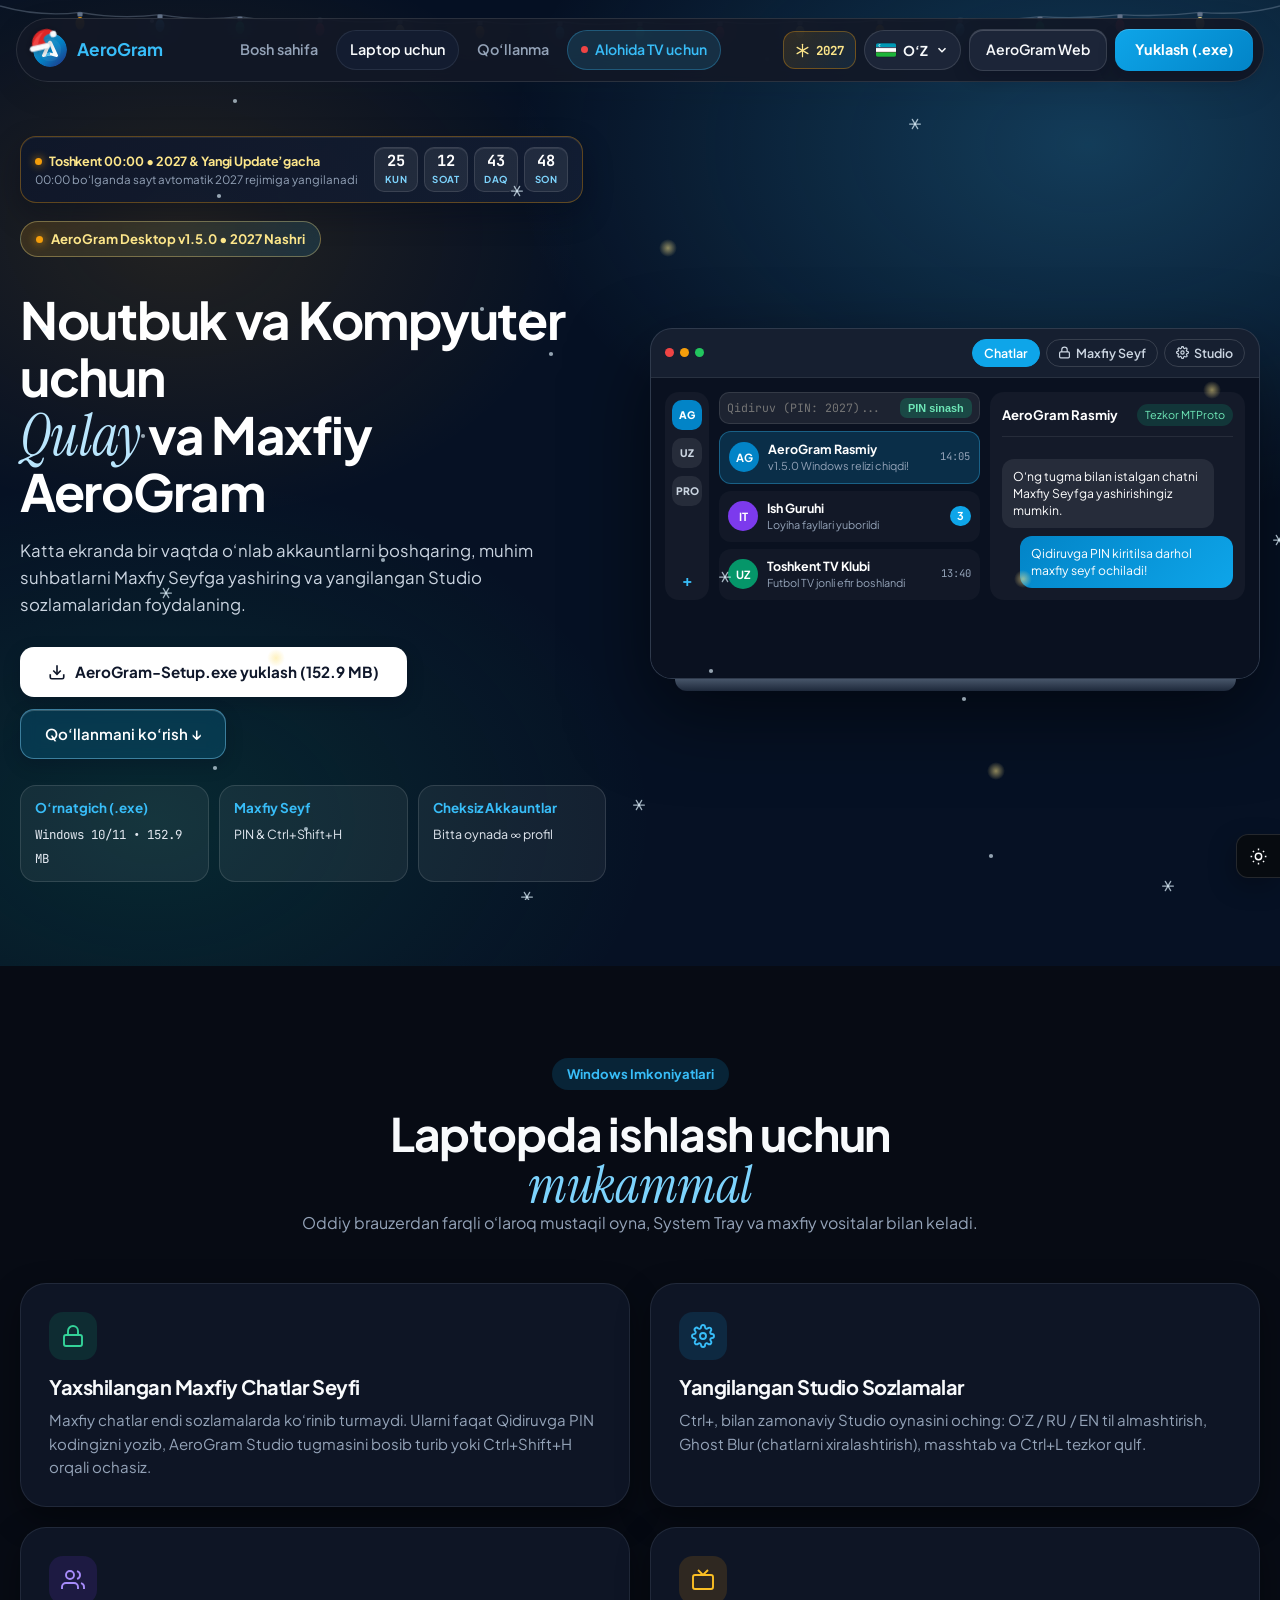
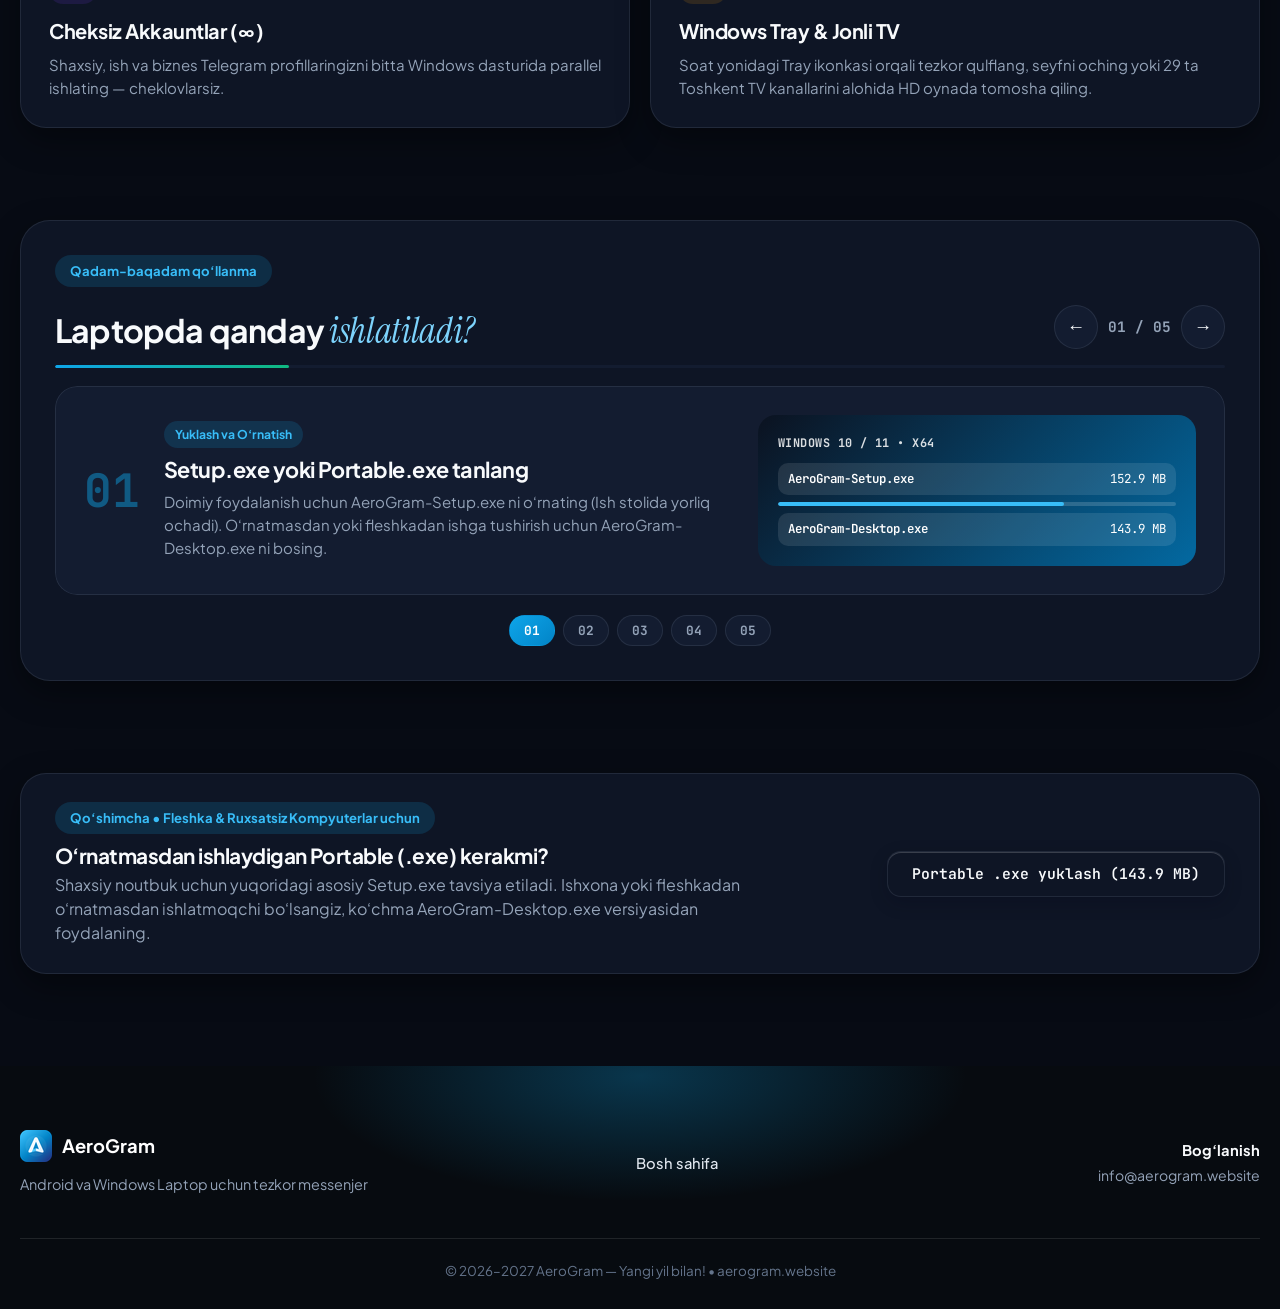
==== commit 7a269bff: "AeroGram Dark default UI, Santa cap logo, zero-lag TV, Setup-first desktop, and 2027 UZT auto-update" ====
--- a/desktop/index.html
+++ b/desktop/index.html
@@ -1,5 +1,5 @@
 <!DOCTYPE html>
-<html lang="uz" data-theme="light">
+<html lang="uz" data-theme="dark">
 <head>
   <meta charset="UTF-8">
   <meta name="viewport" content="width=device-width, initial-scale=1.0">
@@ -120,6 +120,7 @@
       <div class="desk-hero-glow" aria-hidden="true"></div>
       <div class="container desk-hero-grid">
         <div class="desk-hero-copy">
+          <div class="ny-countdown-mount" data-ny-countdown></div>
           <div class="hero-chip"><span class="hero-chip-dot"></span> <span data-desk-i18n="hero_chip">AeroGram Desktop v1.5.0 • 2027 Nashri</span></div>
           <h1 data-desk-i18n="hero_title">Noutbuk va Kompyuter uchun<br><em class="serif-accent">Qulay</em> va Maxfiy AeroGram</h1>
           <p class="desk-hero-desc" data-desk-i18n="hero_desc">Katta ekranda bir vaqtda o‘nlab akkauntlarni boshqaring, muhim suhbatlarni Maxfiy Seyfga yashiring va yangilangan Studio sozlamalaridan foydalaning.</p>
@@ -129,8 +130,8 @@
               <svg width="18" height="18" viewBox="0 0 24 24" fill="none" stroke="currentColor" stroke-width="2.2"><path d="M21 15v4a2 2 0 0 1-2 2H5a2 2 0 0 1-2-2v-4"/><polyline points="7 10 12 15 17 10"/><line x1="12" y1="15" x2="12" y2="3"/></svg>
               <span data-desk-i18n="btn_setup">AeroGram-Setup.exe yuklash (152.9 MB)</span>
             </a>
-            <a href="https://github.com/Bauntyme/AeroGram/releases/download/v1.5.0/AeroGram-Desktop.exe" class="btn-hero-web mono-metric" target="_blank" rel="noopener noreferrer" data-desk-i18n="btn_portable">
-              Portable .exe (143.9 MB)
+            <a href="#laptop-carousel" class="btn-hero-web" data-desk-i18n="btn_guide">
+              Qo‘llanmani ko‘rish ↓
             </a>
           </div>
 
@@ -426,6 +427,22 @@
         </div>
       </div>
     </section>
+
+    <!-- Dedicated Secondary Portable Section (Keeps Hero Focused on Standard Setup.exe) -->
+    <section id="portable-strip" class="section section-light pt-0">
+      <div class="container">
+        <div class="portable-card">
+          <div class="portable-copy">
+            <span class="eyebrow-pill" data-desk-i18n="port_pill">Qo‘shimcha • Fleshka & Ruxsatsiz Kompyuterlar uchun</span>
+            <h3 data-desk-i18n="port_title">O‘rnatmasdan ishlaydigan Portable (.exe) kerakmi?</h3>
+            <p class="muted-copy" data-desk-i18n="port_desc">Shaxsiy noutbuk uchun yuqoridagi asosiy Setup.exe tavsiya etiladi. Ishxona yoki fleshkadan o‘rnatmasdan ishlatmoqchi bo‘lsangiz, ko‘chma AeroGram-Desktop.exe versiyasidan foydalaning.</p>
+          </div>
+          <a href="https://github.com/Bauntyme/AeroGram/releases/download/v1.5.0/AeroGram-Desktop.exe" class="btn-outline-pill mono-metric portable-dl-link" target="_blank" rel="noopener noreferrer" data-desk-i18n="port_btn">
+            Portable .exe yuklash (143.9 MB)
+          </a>
+        </div>
+      </div>
+    </section>
   </main>
 
   <footer class="footer">
--- a/css/style.css
+++ b/css/style.css
@@ -17,15 +17,15 @@
 }
 
 [data-theme="dark"] {
-  --bg-page: #090D16;
-  --surface: #121826;
-  --surface-soft: #172032;
-  --border: rgba(255, 255, 255, 0.09);
+  --bg-page: #070B14;
+  --surface: #0E1525;
+  --surface-soft: #131C30;
+  --border: rgba(148, 163, 184, 0.14);
   --ink: #F8FAFC;
   --ink-muted: #94A3B8;
   --pill-bg: rgba(14, 165, 233, 0.16);
   --pill-ink: #38BDF8;
-  --shadow-card: 0 12px 32px rgba(0, 0, 0, 0.35);
+  --shadow-card: 0 12px 32px rgba(0, 0, 0, 0.38);
 }
 
 * {
@@ -1671,18 +1671,16 @@
 .offer-inline-link { display: inline-flex; align-items: center; margin-top: 12px; font-size: 0.9rem; font-weight: 600; color: #0284C7; }
 [data-theme="dark"] .offer-inline-link { color: #38BDF8; }
 
-/* Reveal Transitions */
+/* Lightweight Smooth Scroll Reveal (No expensive blur filter on phones) */
 .reveal {
   opacity: 0;
-  filter: blur(8px);
-  transform: translateY(20px);
-  transition: opacity 0.7s cubic-bezier(0.22, 1, 0.36, 1), filter 0.7s cubic-bezier(0.22, 1, 0.36, 1), transform 0.7s cubic-bezier(0.22, 1, 0.36, 1);
+  transform: translate3d(0, 16px, 0);
+  transition: opacity 0.55s cubic-bezier(0.22, 1, 0.36, 1), transform 0.55s cubic-bezier(0.22, 1, 0.36, 1);
 }
 
 .reveal.visible {
   opacity: 1;
-  filter: blur(0);
-  transform: translateY(0);
+  transform: translate3d(0, 0, 0);
 }
 
 /* Responsive Breakpoints */
--- a/css/festive-ui.css
+++ b/css/festive-ui.css
@@ -1,4 +1,4 @@
-/* AeroGram 2027 Human-Crafted Design Tokens, Festive Atmosphere & Motion Primitives */
+/* AeroGram 2027 Dark Obsidian Studio Design System, Santa Brand Cap, Countdown & Light FX */
 :root {
   --font-sans: 'Plus Jakarta Sans', 'Inter', system-ui, -apple-system, sans-serif;
   --font-serif: 'Instrument Serif', Georgia, serif;
@@ -11,22 +11,17 @@
   --ny-berry: #F43F5E;
 }
 
+html[data-era="2027-live"] {
+  --primary: #10B981;
+  --primary-deep: #059669;
+  --ny-gold: #FBBF24;
+}
+
 body {
   font-family: var(--font-sans);
 }
 
-/* Tactile Micro-Grain Overlay for Physical Studio Depth */
-body::after {
-  content: "";
-  position: fixed;
-  inset: 0;
-  z-index: 94;
-  pointer-events: none;
-  opacity: 0.024;
-  background-image: url("data:image/svg+xml,%3Csvg xmlns='http://www.w3.org/2000/svg' width='140' height='140'%3E%3Cfilter id='n'%3E%3CfeTurbulence type='fractalNoise' baseFrequency='0.82' numOctaves='2' stitchTiles='stitch'/%3E%3C/filter%3E%3Crect width='100%25' height='100%25' filter='url(%23n)'/%3E%3C/svg%3E");
-}
-
-/* Top Reading Scroll Progress Rail */
+/* Top Reading Progress Bar */
 #aero-scroll-bar {
   position: fixed;
   top: 0;
@@ -36,13 +31,12 @@
   transform-origin: left center;
   transform: scaleX(0);
   background: linear-gradient(90deg, #F59E0B 0%, #38BDF8 50%, #10B981 100%);
-  box-shadow: 0 0 12px rgba(56, 189, 248, 0.55);
   z-index: 250;
   pointer-events: none;
   will-change: transform;
 }
 
-/* Full-Viewport 3-Layer Depth-of-Field Snow Canvas */
+/* Ultra-Light Offscreen-Sprite Snow Canvas (Zero-lag on mobile & auto-paused on TV video play) */
 #aero-snow-canvas {
   position: fixed;
   inset: 0;
@@ -50,13 +44,45 @@
   height: 100%;
   z-index: 95;
   pointer-events: none;
-  transition: opacity 0.35s ease;
+  transition: opacity 0.3s ease;
 }
 
 html[data-ny-fx="off"] #aero-snow-canvas,
-html[data-ny-fx="off"] .ny-garland-slot {
+html[data-ny-fx="off"] .ny-garland-slot,
+body.is-tv-playing #aero-snow-canvas {
   opacity: 0 !important;
   pointer-events: none !important;
+}
+
+/* Santa Hat ("Qalpoqcha") perched on top-left AeroGram Logo */
+.brand-logo,
+.tv-brand-logo {
+  position: relative;
+  overflow: visible !important;
+}
+
+.brand-logo-festive::after {
+  display: none !important;
+  content: none !important;
+}
+
+.aero-santa-cap {
+  position: absolute;
+  top: -12px;
+  left: -6px;
+  width: 29px;
+  height: 23px;
+  pointer-events: none;
+  z-index: 5;
+  transform: rotate(-13deg);
+  transform-origin: 72% 85%;
+  filter: drop-shadow(0 2px 4px rgba(0, 0, 0, 0.38));
+  transition: transform 0.25s cubic-bezier(0.22, 1, 0.36, 1);
+}
+
+.brand:hover .aero-santa-cap,
+.tv-brand:hover .aero-santa-cap {
+  transform: rotate(-5deg) scale(1.07);
 }
 
 /* Editorial Display Italic Flourish */
@@ -70,7 +96,11 @@
   color: #BAE6FD;
 }
 
-.section-light .serif-accent {
+html[data-era="2027-live"] .serif-accent {
+  color: #FDE68A;
+}
+
+[data-theme="light"] .section-light .serif-accent {
   color: var(--primary-deep, #0284C7);
 }
 
@@ -78,103 +108,281 @@
   color: #7DD3FC;
 }
 
-.ny-gold-accent {
-  background: linear-gradient(120deg, #FDE68A 0%, #F59E0B 55%, #FDBA74 100%);
-  -webkit-background-clip: text;
-  background-clip: text;
-  color: transparent;
-}
-
-/* Holiday Snow Toggle Button in Navbars */
+/* Sculpted Studio UI Buttons (Replacing generic pill clutter) */
+.btn-nav-cta,
+.btn-white-pill,
+.btn-dark-pill,
+.btn-outline-pill,
+.btn-nav-web,
+.btn-hero-laptop,
+.btn-hero-web,
+.btn-hero-tv,
+.tv-nav-btn,
+.np-fs-big,
+.fullscreen-cta-btn {
+  border-radius: 14px !important;
+  box-shadow: inset 0 1px 0 rgba(255, 255, 255, 0.18), 0 6px 18px rgba(2, 6, 23, 0.2);
+  transition: transform 0.18s cubic-bezier(0.22, 1, 0.36, 1), box-shadow 0.2s ease, border-color 0.2s ease, background 0.2s ease;
+}
+
+.btn-nav-cta:active,
+.btn-white-pill:active,
+.btn-dark-pill:active,
+.btn-outline-pill:active,
+.btn-hero-laptop:active,
+.btn-hero-web:active,
+.btn-hero-tv:active,
+.tv-nav-btn:active,
+.fullscreen-cta-btn:active {
+  transform: translateY(1px) scale(0.985) !important;
+}
+
+/* Sculpted Nav Toggle Button */
 .ny-fx-toggle {
   display: inline-flex;
   align-items: center;
   justify-content: center;
   gap: 6px;
-  height: 40px;
+  height: 38px;
   padding: 0 11px;
-  border-radius: 9999px;
+  border-radius: 12px;
   border: 1px solid rgba(245, 158, 11, 0.35);
-  background: linear-gradient(135deg, rgba(245, 158, 11, 0.12), rgba(56, 189, 248, 0.1));
-  color: #B45309;
+  background: linear-gradient(135deg, rgba(245, 158, 11, 0.14), rgba(56, 189, 248, 0.1));
+  color: #FDE68A;
   font-family: var(--font-sans);
   font-size: 0.78rem;
   font-weight: 700;
   cursor: pointer;
-  transition: transform 0.2s ease, border-color 0.2s ease, background 0.2s ease, opacity 0.2s ease;
   flex-shrink: 0;
-}
-
-[data-theme="dark"] .ny-fx-toggle {
-  color: #FDE68A;
-  border-color: rgba(253, 230, 138, 0.28);
-  background: linear-gradient(135deg, rgba(245, 158, 11, 0.16), rgba(56, 189, 248, 0.12));
+  transition: transform 0.18s ease, border-color 0.2s ease, opacity 0.2s ease;
+}
+
+[data-theme="light"] .ny-fx-toggle {
+  color: #B45309;
+  border-color: rgba(245, 158, 11, 0.42);
 }
 
 .ny-fx-toggle:hover {
   transform: translateY(-1px);
-  border-color: rgba(245, 158, 11, 0.7);
+  border-color: rgba(245, 158, 11, 0.72);
 }
 
 .ny-fx-toggle svg {
   width: 15px;
   height: 15px;
   flex-shrink: 0;
-  animation: nySlowSpin 14s linear infinite;
 }
 
 html[data-ny-fx="off"] .ny-fx-toggle {
-  opacity: 0.62;
+  opacity: 0.56;
   filter: grayscale(0.75);
 }
 
-html[data-ny-fx="off"] .ny-fx-toggle svg {
-  animation: none;
-}
-
-@keyframes nySlowSpin {
-  to { transform: rotate(360deg); }
-}
-
-/* Interactive Catenary Holiday Light Strand */
+/* Uzbekistan 2027 Horological Countdown Capsule + Auto-Update State */
+.ny-countdown-mount {
+  margin-bottom: 18px;
+}
+
+.ny-countdown-bar {
+  display: inline-flex;
+  flex-wrap: wrap;
+  align-items: center;
+  gap: 12px 16px;
+  padding: 10px 14px;
+  border-radius: 16px;
+  background: linear-gradient(135deg, rgba(15, 23, 42, 0.88), rgba(19, 30, 52, 0.86));
+  border: 1px solid rgba(245, 158, 11, 0.34);
+  box-shadow: inset 0 1px 0 rgba(255, 255, 255, 0.08), 0 12px 30px rgba(2, 6, 23, 0.32);
+  color: #F8FAFC;
+  max-width: 100%;
+}
+
+[data-theme="light"] .section-light .ny-countdown-bar {
+  background: #FFFFFF;
+  color: #0F172A;
+}
+
+.ny-cd-meta {
+  display: flex;
+  flex-direction: column;
+  gap: 2px;
+  min-width: 0;
+}
+
+.ny-cd-title-row {
+  display: inline-flex;
+  align-items: center;
+  gap: 7px;
+  font-size: 0.79rem;
+  font-weight: 700;
+  color: #FDE68A;
+  letter-spacing: -0.01em;
+}
+
+[data-theme="light"] .tv-countdown-shell .ny-cd-title-row {
+  color: #B45309;
+}
+
+.ny-cd-dot {
+  width: 7px;
+  height: 7px;
+  border-radius: 50%;
+  background: #F59E0B;
+  box-shadow: 0 0 8px rgba(245, 158, 11, 0.9);
+  flex-shrink: 0;
+}
+
+.ny-cd-sub {
+  font-size: 0.72rem;
+  color: #94A3B8;
+  line-height: 1.3;
+}
+
+[data-theme="light"] .tv-countdown-shell .ny-cd-sub {
+  color: #475569;
+}
+
+.ny-cd-tiles {
+  display: inline-flex;
+  align-items: center;
+  gap: 6px;
+}
+
+.ny-cd-unit {
+  min-width: 44px;
+  padding: 5px 6px;
+  border-radius: 10px;
+  background: rgba(255, 255, 255, 0.07);
+  border: 1px solid rgba(255, 255, 255, 0.11);
+  text-align: center;
+  box-shadow: inset 0 1px 0 rgba(255, 255, 255, 0.08);
+}
+
+[data-theme="light"] .tv-countdown-shell .ny-cd-bar-light .ny-cd-unit,
+[data-theme="light"] .tv-countdown-shell .ny-cd-unit {
+  background: #F1F5F9;
+  border-color: #CBD5E1;
+}
+
+.ny-cd-val {
+  display: block;
+  font-family: var(--font-mono);
+  font-variant-numeric: tabular-nums;
+  font-size: 0.96rem;
+  font-weight: 700;
+  line-height: 1.1;
+  color: #FFFFFF;
+}
+
+[data-theme="light"] .tv-countdown-shell .ny-cd-val {
+  color: #0F172A;
+}
+
+.ny-cd-lbl {
+  display: block;
+  font-size: 0.6rem;
+  font-weight: 700;
+  letter-spacing: 0.05em;
+  color: #7DD3FC;
+  margin-top: 2px;
+  text-transform: uppercase;
+}
+
+[data-theme="light"] .tv-countdown-shell .ny-cd-lbl {
+  color: #0284C7;
+}
+
+.ny-cd-unit.is-tick .ny-cd-val {
+  animation: nyTickPop 0.24s cubic-bezier(0.22, 1, 0.36, 1);
+}
+
+@keyframes nyTickPop {
+  0% { transform: translate3d(0, -3px, 0); opacity: 0.65; }
+  100% { transform: translate3d(0, 0, 0); opacity: 1; }
+}
+
+/* 00:00 Automatic 2027 Transformation State */
+.ny-countdown-bar.is-arrived {
+  border-color: rgba(16, 185, 129, 0.55);
+  background: linear-gradient(135deg, rgba(6, 78, 59, 0.9), rgba(15, 23, 42, 0.92), rgba(180, 83, 9, 0.38));
+}
+
+.ny-countdown-bar.is-arrived .ny-cd-dot {
+  background: #10B981;
+  box-shadow: 0 0 10px rgba(16, 185, 129, 0.95);
+}
+
+.ny-arrived-badge {
+  display: inline-flex;
+  align-items: center;
+  gap: 8px;
+  padding: 6px 12px;
+  border-radius: 10px;
+  background: rgba(16, 185, 129, 0.2);
+  border: 1px solid rgba(52, 211, 153, 0.48);
+  color: #A7F3D0;
+  font-family: var(--font-mono);
+  font-size: 0.78rem;
+  font-weight: 700;
+}
+
+/* Compact TV Workspace Countdown Strip */
+.ny-countdown-mount.is-compact {
+  width: min(1440px, calc(100% - 32px));
+  margin: 12px auto 0;
+}
+
+.ny-countdown-mount.is-compact .ny-countdown-bar {
+  width: 100%;
+  justify-content: space-between;
+  padding: 8px 14px;
+}
+
+[data-theme="light"] .ny-countdown-mount.is-compact .ny-countdown-bar {
+  background: #FFFFFF;
+  color: #0F172A;
+  border-color: rgba(245, 158, 11, 0.45);
+  box-shadow: 0 4px 16px rgba(15, 23, 42, 0.06);
+}
+
+[data-theme="light"] .ny-countdown-mount.is-compact .ny-cd-title-row {
+  color: #B45309;
+}
+
+[data-theme="light"] .ny-countdown-mount.is-compact .ny-cd-sub {
+  color: #475569;
+}
+
+[data-theme="light"] .ny-countdown-mount.is-compact .ny-cd-unit {
+  background: #F1F5F9;
+  border-color: #CBD5E1;
+}
+
+[data-theme="light"] .ny-countdown-mount.is-compact .ny-cd-val {
+  color: #0F172A;
+}
+
+[data-theme="light"] .ny-countdown-mount.is-compact .ny-cd-lbl {
+  color: #0284C7;
+}
+
+/* Interactive Catenary Holiday Garland */
 .ny-garland-slot {
   position: absolute;
   top: 0;
   left: 0;
   right: 0;
-  height: 68px;
+  height: 64px;
   z-index: 6;
   pointer-events: auto;
   overflow: visible;
-  transition: opacity 0.35s ease;
-}
-
-.ny-garland-svg {
-  width: 100%;
-  height: 100%;
-  display: block;
-  overflow: visible;
-}
-
-.ny-wire {
-  fill: none;
-  stroke: rgba(148, 163, 184, 0.38);
-  stroke-width: 1.5;
-}
-
-.ny-bulb-group {
-  cursor: pointer;
-  transform-box: fill-box;
-  transform-origin: 50% 0%;
-}
-
-.ny-bulb-core {
-  transition: filter 0.25s ease, opacity 0.25s ease;
-}
-
-.ny-bulb-group.is-Lit .ny-bulb-core {
-  filter: drop-shadow(0 0 11px currentColor);
-}
+  transition: opacity 0.3s ease;
+}
+
+.ny-garland-svg { width: 100%; height: 100%; display: block; overflow: visible; }
+.ny-wire { fill: none; stroke: rgba(148, 163, 184, 0.34); stroke-width: 1.4; }
+.ny-bulb-group { cursor: pointer; transform-box: fill-box; transform-origin: 50% 0%; }
+.ny-bulb-group.is-Lit .ny-bulb-core { filter: drop-shadow(0 0 9px currentColor); }
 
 /* Tactile Monospace Keycap */
 .aero-kbd {
@@ -189,32 +397,29 @@
   font-size: 0.74rem;
   font-weight: 600;
   line-height: 1;
+  background: #1E293B;
+  color: #F8FAFC;
+  border: 1px solid rgba(148, 163, 184, 0.28);
+  box-shadow: 0 2px 0 rgba(0, 0, 0, 0.55), inset 0 1px 0 rgba(255, 255, 255, 0.1);
+  transition: transform 0.14s ease, border-color 0.14s ease;
+}
+
+[data-theme="light"] .aero-kbd {
   background: rgba(255, 255, 255, 0.92);
   color: #0F172A;
-  border: 1px solid rgba(148, 163, 184, 0.48);
+  border-color: rgba(148, 163, 184, 0.48);
   box-shadow: 0 2px 0 rgba(15, 23, 42, 0.16), inset 0 1px 0 #FFFFFF;
-  transition: transform 0.14s ease, box-shadow 0.14s ease, background 0.14s ease;
 }
 
 .hero .aero-kbd,
-.desk-hero .aero-kbd,
-.is-dark-surface .aero-kbd {
+.desk-hero .aero-kbd {
   background: rgba(15, 23, 42, 0.92);
   color: #E2E8F0;
   border-color: rgba(148, 163, 184, 0.35);
-  box-shadow: 0 2px 0 rgba(0, 0, 0, 0.55), inset 0 1px 0 rgba(255, 255, 255, 0.14);
-}
-
-[data-theme="dark"] .aero-kbd {
-  background: #1E293B;
-  color: #F8FAFC;
-  border-color: rgba(148, 163, 184, 0.28);
-  box-shadow: 0 2px 0 rgba(0, 0, 0, 0.6), inset 0 1px 0 rgba(255, 255, 255, 0.08);
 }
 
 .aero-kbd.is-pressed {
   transform: translateY(2px);
-  box-shadow: 0 0 0 rgba(0, 0, 0, 0.3), inset 0 1px 2px rgba(0, 0, 0, 0.25);
   border-color: #38BDF8;
   color: #38BDF8;
 }
@@ -224,45 +429,13 @@
   font-variant-numeric: tabular-nums;
 }
 
-/* 3D Perspective Tilt + Radial Cursor Specular Highlight */
+/* Lightweight 3D Card Tilt (Fine Pointer Desktop Only) */
 [data-tilt] {
   position: relative;
-  transform-style: preserve-3d;
-  transition: transform 0.28s cubic-bezier(0.22, 1, 0.36, 1), border-color 0.25s ease, box-shadow 0.25s ease;
-  will-change: transform;
-}
-
-[data-tilt]::before {
-  content: "";
-  position: absolute;
-  inset: 0;
-  border-radius: inherit;
-  pointer-events: none;
-  opacity: 0;
-  background: radial-gradient(
-    420px circle at var(--mx, 50%) var(--my, 50%),
-    rgba(56, 189, 248, 0.14),
-    rgba(245, 158, 11, 0.06) 40%,
-    transparent 70%
-  );
-  transition: opacity 0.28s ease;
-  z-index: 1;
-}
-
-[data-tilt]:hover::before {
-  opacity: 1;
-}
-
-[data-tilt] > * {
-  position: relative;
-  z-index: 2;
-}
-
-/* Magnetic CTA Spring Transition */
-[data-magnetic] {
-  transition: transform 0.26s cubic-bezier(0.22, 1, 0.36, 1), box-shadow 0.25s ease, background 0.25s ease;
-  will-change: transform;
-}
+  transition: transform 0.26s cubic-bezier(0.22, 1, 0.36, 1), border-color 0.24s ease, box-shadow 0.24s ease;
+}
+
+[data-tilt] > * { position: relative; z-index: 2; }
 
 /* Infinite Kinetic Channel Marquee */
 .marquee-viewport {
@@ -278,12 +451,10 @@
   display: flex;
   gap: 12px;
   width: max-content;
-  animation: aeroMarquee 34s linear infinite;
-}
-
-.marquee-viewport:hover .marquee-track {
-  animation-play-state: paused;
-}
+  animation: aeroMarquee 36s linear infinite;
+}
+
+.marquee-viewport:hover .marquee-track { animation-play-state: paused; }
 
 @keyframes aeroMarquee {
   0% { transform: translate3d(0, 0, 0); }
@@ -296,12 +467,10 @@
   background: var(--surface-soft);
   border: 1px solid var(--border);
   overflow: hidden;
-  transition: border-color 0.22s ease, background 0.22s ease;
-}
-
-.faq-acc-item.is-open {
-  border-color: rgba(14, 165, 233, 0.38);
-}
+  transition: border-color 0.2s ease;
+}
+
+.faq-acc-item.is-open { border-color: rgba(14, 165, 233, 0.42); }
 
 .faq-acc-trigger {
   width: 100%;
@@ -323,14 +492,14 @@
 .faq-acc-plus {
   width: 24px;
   height: 24px;
-  border-radius: 50%;
+  border-radius: 8px;
   background: var(--pill-bg);
   color: var(--pill-ink);
   display: inline-flex;
   align-items: center;
   justify-content: center;
   flex-shrink: 0;
-  transition: transform 0.28s cubic-bezier(0.22, 1, 0.36, 1), background 0.2s ease;
+  transition: transform 0.24s ease, background 0.2s ease;
 }
 
 .faq-acc-item.is-open .faq-acc-plus {
@@ -342,61 +511,28 @@
 .faq-acc-panel {
   display: grid;
   grid-template-rows: 0fr;
-  transition: grid-template-rows 0.34s cubic-bezier(0.22, 1, 0.36, 1);
-}
-
-.faq-acc-item.is-open .faq-acc-panel {
-  grid-template-rows: 1fr;
-}
-
-.faq-acc-inner {
-  overflow: hidden;
-}
-
-.faq-acc-inner p {
-  padding: 0 18px 16px;
-  font-size: 0.9rem;
-  color: var(--ink-muted);
-  line-height: 1.58;
-}
-
-/* Staggered Levitation & Live Equalizer Keyframes */
-@keyframes aeroFloatA {
-  0%, 100% { transform: translateY(0px); }
-  50% { transform: translateY(-9px); }
-}
-
-@keyframes aeroFloatB {
-  0%, 100% { transform: translateY(0px); }
-  50% { transform: translateY(7px); }
-}
-
-@keyframes aeroEq {
-  0%, 100% { height: 4px; }
-  50% { height: 15px; }
-}
-
-@keyframes aeroScanLaser {
-  0% { top: 8%; opacity: 0.25; }
-  50% { top: 84%; opacity: 1; }
-  100% { top: 8%; opacity: 0.25; }
-}
-
-/* Reduced Motion Respect */
+  transition: grid-template-rows 0.3s cubic-bezier(0.22, 1, 0.36, 1);
+}
+
+.faq-acc-item.is-open .faq-acc-panel { grid-template-rows: 1fr; }
+.faq-acc-inner { overflow: hidden; }
+.faq-acc-inner p { padding: 0 18px 16px; font-size: 0.9rem; color: var(--ink-muted); line-height: 1.58; }
+
+@keyframes aeroFloatA { 0%, 100% { transform: translateY(0px); } 50% { transform: translateY(-7px); } }
+@keyframes aeroFloatB { 0%, 100% { transform: translateY(0px); } 50% { transform: translateY(6px); } }
+@keyframes aeroEq { 0%, 100% { height: 4px; } 50% { height: 15px; } }
+@keyframes aeroScanLaser { 0% { top: 8%; opacity: 0.3; } 50% { top: 84%; opacity: 1; } 100% { top: 8%; opacity: 0.3; } }
+
+@media (max-width: 640px) {
+  .ny-countdown-mount.is-compact { width: calc(100% - 16px); margin-top: 8px; }
+  .ny-countdown-bar { width: 100%; padding: 9px 11px; gap: 9px 10px; }
+  .ny-cd-unit { min-width: 40px; padding: 4px 5px; }
+  .ny-cd-val { font-size: 0.88rem; }
+  .aero-santa-cap { top: -10px; left: -5px; width: 25px; height: 20px; }
+}
+
 @media (prefers-reduced-motion: reduce) {
-  #aero-snow-canvas,
-  .ny-fx-toggle svg,
-  .marquee-track {
-    animation: none !important;
-  }
-  .marquee-viewport {
-    overflow-x: auto;
-    -webkit-mask-image: none;
-    mask-image: none;
-  }
-  [data-tilt],
-  [data-magnetic],
-  .faq-acc-panel {
-    transition: none !important;
-  }
-}
+  #aero-snow-canvas, .marquee-track { animation: none !important; }
+  .marquee-viewport { overflow-x: auto; -webkit-mask-image: none; mask-image: none; }
+  [data-tilt], [data-magnetic], .faq-acc-panel { transition: none !important; }
+}
--- a/desktop/desktop.css
+++ b/desktop/desktop.css
@@ -573,6 +573,37 @@
   color: #ffffff;
 }
 
+/* Dedicated Portable Edition Strip */
+.portable-card {
+  background: var(--surface);
+  border: 1px solid var(--border);
+  border-radius: 26px;
+  padding: 28px 34px;
+  display: flex;
+  align-items: center;
+  justify-content: space-between;
+  gap: 24px;
+  flex-wrap: wrap;
+  box-shadow: var(--shadow-card);
+}
+
+.portable-copy {
+  max-width: 720px;
+}
+
+.portable-copy .eyebrow-pill {
+  margin-bottom: 10px;
+}
+
+.portable-copy h3 {
+  font-size: 1.3rem;
+  margin-bottom: 6px;
+}
+
+.portable-dl-link {
+  flex-shrink: 0;
+}
+
 @media (max-width: 1020px) {
   .desk-hero-grid,
   .car-slide { grid-template-columns: 1fr; }
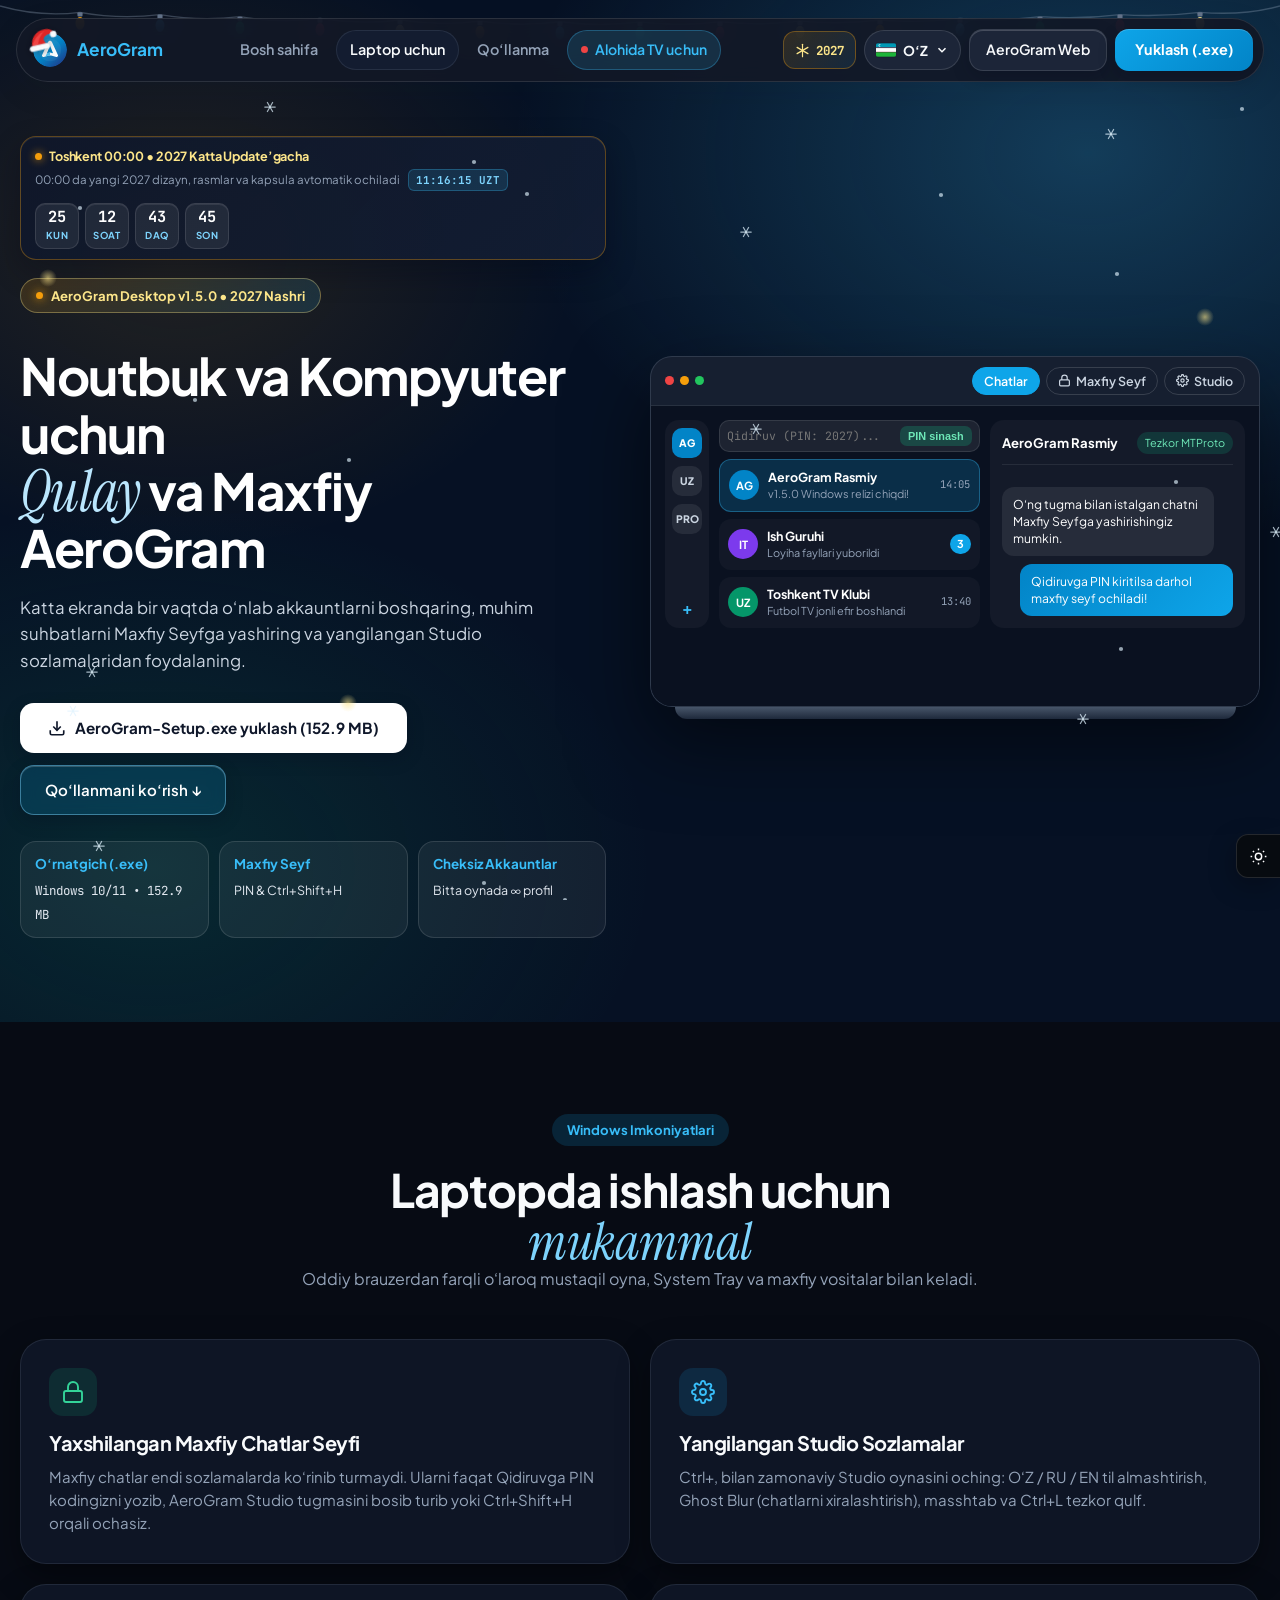
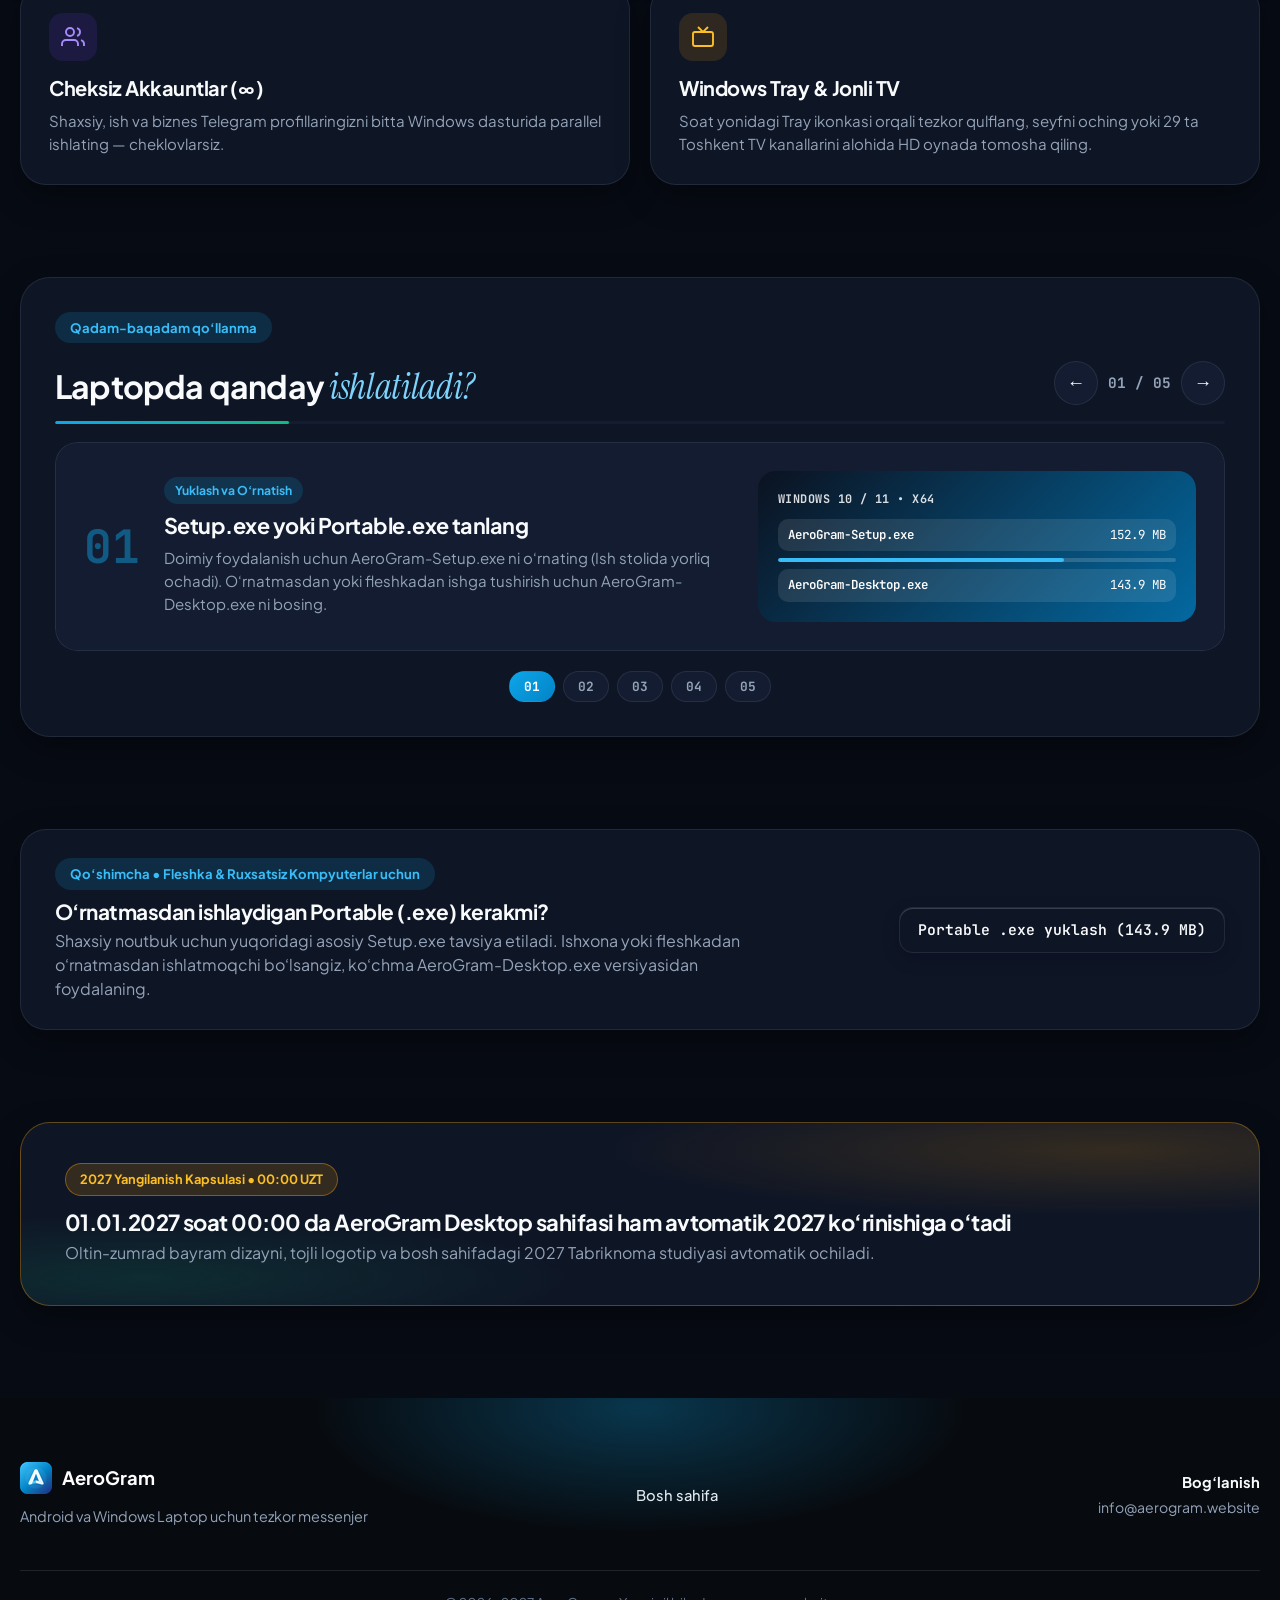
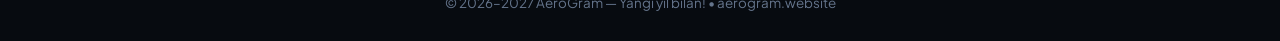
==== commit 84ac8f87: "AeroGram 2027 Grand Midnight auto-metamorphosis, server-synced UZT clock & 2027 Capsule Hub" ====
--- a/desktop/index.html
+++ b/desktop/index.html
@@ -443,6 +443,24 @@
         </div>
       </div>
     </section>
+
+    <!-- Desktop 2027 Automatic Transformation Capsule -->
+    <section id="capsule-2027" class="section section-light pt-0">
+      <div class="container">
+        <div class="capsule-2027-card">
+          <div class="cap-locked">
+            <span class="cap-pill" data-desk-i18n="dcap_pill_l">2027 Yangilanish Kapsulasi • 00:00 UZT</span>
+            <h3 data-desk-i18n="dcap_t_l" style="font-size:1.38rem;margin-bottom:6px">01.01.2027 soat 00:00 da AeroGram Desktop sahifasi ham avtomatik 2027 ko‘rinishiga o‘tadi</h3>
+            <p class="muted-copy" data-desk-i18n="dcap_d_l">Oltin-zumrad bayram dizayni, tojli logotip va bosh sahifadagi 2027 Tabriknoma studiyasi avtomatik ochiladi.</p>
+          </div>
+          <div class="cap-unlocked">
+            <span class="cap-pill" data-desk-i18n="dcap_pill_o">2027 Rejim Faol • Tabriknoma Studiyasi</span>
+            <h3 data-desk-i18n="dcap_t_o" style="font-size:1.42rem;margin-bottom:8px">2027-yil muborak! AeroGram Desktop yangi yil mavzusi ishga tushdi</h3>
+            <a href="../#capsule-2027" class="btn-white-pill" data-desk-i18n="dcap_cta">2027 Tabriknoma studiyasini ochish →</a>
+          </div>
+        </div>
+      </div>
+    </section>
   </main>
 
   <footer class="footer">
--- a/css/festive-ui.css
+++ b/css/festive-ui.css
@@ -1,4 +1,4 @@
-/* AeroGram 2027 Dark Obsidian Studio Design System, Santa Brand Cap, Countdown & Light FX */
+/* AeroGram 2027 Obsidian Studio UI, Santa Cap -> 2027 Crown Morph, Tashkent 00:00 Clock & Era Metamorphosis */
 :root {
   --font-sans: 'Plus Jakarta Sans', 'Inter', system-ui, -apple-system, sans-serif;
   --font-serif: 'Instrument Serif', Georgia, serif;
@@ -11,14 +11,73 @@
   --ny-berry: #F43F5E;
 }
 
+/* Automatic 00:00 UZT 2027 Era Shift & Live Aura Presets */
 html[data-era="2027-live"] {
   --primary: #10B981;
   --primary-deep: #059669;
-  --ny-gold: #FBBF24;
-}
-
-body {
-  font-family: var(--font-sans);
+  --pill-bg: rgba(245, 158, 11, 0.16);
+  --pill-ink: #FBBF24;
+  --hero-bg: #04120F;
+}
+
+html[data-era="2027-live"][data-aura="gold"] {
+  --primary: #F59E0B;
+  --primary-deep: #D97706;
+  --pill-bg: rgba(251, 191, 36, 0.18);
+  --pill-ink: #FDE68A;
+}
+
+html[data-era="2027-live"][data-aura="royal"] {
+  --primary: #6366F1;
+  --primary-deep: #4F46E5;
+  --pill-bg: rgba(99, 102, 241, 0.2);
+  --pill-ink: #A5B4FC;
+}
+
+body { font-family: var(--font-sans); }
+
+/* Smooth Swap Crossfade for data-src-2027 Imagery */
+img[data-src-2027] {
+  transition: opacity 0.4s ease, transform 0.5s cubic-bezier(0.22, 1, 0.36, 1);
+}
+img.is-swapping-2027 { opacity: 0.12; }
+
+/* Full 2027 Hero & Navigation Atmosphere Transformation */
+html[data-era="2027-live"] .hero,
+html[data-era="2027-live"] .desk-hero {
+  background:
+    radial-gradient(ellipse 72% 62% at 78% 24%, rgba(251, 191, 36, 0.24), transparent 64%),
+    radial-gradient(ellipse 56% 52% at 18% 82%, rgba(16, 185, 129, 0.24), transparent 68%),
+    radial-gradient(circle at 50% 0%, rgba(245, 158, 11, 0.18), transparent 58%),
+    #04110E !important;
+}
+
+html[data-era="2027-live"][data-aura="royal"] .hero,
+html[data-era="2027-live"][data-aura="royal"] .desk-hero {
+  background:
+    radial-gradient(ellipse 72% 62% at 78% 24%, rgba(129, 140, 248, 0.28), transparent 64%),
+    radial-gradient(ellipse 56% 52% at 18% 82%, rgba(245, 158, 11, 0.2), transparent 68%),
+    #080B1E !important;
+}
+
+html[data-era="2027-live"] .nav-pill {
+  border-color: rgba(251, 191, 36, 0.34);
+  box-shadow: 0 12px 36px rgba(16, 185, 129, 0.16);
+}
+
+html[data-era="2027-live"] .hero-stage-shell {
+  border-color: rgba(251, 191, 36, 0.42);
+  box-shadow: 0 34px 90px rgba(16, 185, 129, 0.28), 0 0 60px rgba(245, 158, 11, 0.16);
+}
+
+html[data-era="2027-live"] .btn-nav-cta {
+  background: linear-gradient(135deg, #F59E0B, #059669);
+}
+
+html[data-era="2027-live"] .btn-white-pill {
+  background: linear-gradient(135deg, #FEF3C7, #FFFFFF);
+  color: #064E3B;
+  box-shadow: 0 12px 32px rgba(251, 191, 36, 0.26);
 }
 
 /* Top Reading Progress Bar */
@@ -36,7 +95,7 @@
   will-change: transform;
 }
 
-/* Ultra-Light Offscreen-Sprite Snow Canvas (Zero-lag on mobile & auto-paused on TV video play) */
+/* Ultra-Light Offscreen-Sprite Canvas (Auto-paused while TV plays) */
 #aero-snow-canvas {
   position: fixed;
   inset: 0;
@@ -54,19 +113,17 @@
   pointer-events: none !important;
 }
 
-/* Santa Hat ("Qalpoqcha") perched on top-left AeroGram Logo */
+/* Top-Left Logo Ornament: Santa Cap (Pre-2027) -> Golden Crown (At 00:00) */
 .brand-logo,
 .tv-brand-logo {
   position: relative;
   overflow: visible !important;
 }
 
-.brand-logo-festive::after {
-  display: none !important;
-  content: none !important;
-}
-
-.aero-santa-cap {
+.brand-logo-festive::after { display: none !important; content: none !important; }
+
+.aero-santa-cap,
+.aero-crown-2027 {
   position: absolute;
   top: -12px;
   left: -6px;
@@ -77,13 +134,23 @@
   transform: rotate(-13deg);
   transform-origin: 72% 85%;
   filter: drop-shadow(0 2px 4px rgba(0, 0, 0, 0.38));
-  transition: transform 0.25s cubic-bezier(0.22, 1, 0.36, 1);
-}
+  transition: transform 0.28s cubic-bezier(0.22, 1, 0.36, 1), opacity 0.25s ease;
+}
+
+.aero-crown-2027 {
+  top: -14px;
+  left: 2px;
+  width: 30px;
+  height: 22px;
+  transform: rotate(0deg);
+  display: none;
+}
+
+html[data-era="2027-live"] .aero-santa-cap { display: none; }
+html[data-era="2027-live"] .aero-crown-2027 { display: block; }
 
 .brand:hover .aero-santa-cap,
-.tv-brand:hover .aero-santa-cap {
-  transform: rotate(-5deg) scale(1.07);
-}
+.tv-brand:hover .aero-santa-cap { transform: rotate(-5deg) scale(1.07); }
 
 /* Editorial Display Italic Flourish */
 .serif-accent {
@@ -96,19 +163,11 @@
   color: #BAE6FD;
 }
 
-html[data-era="2027-live"] .serif-accent {
-  color: #FDE68A;
-}
-
-[data-theme="light"] .section-light .serif-accent {
-  color: var(--primary-deep, #0284C7);
-}
-
-[data-theme="dark"] .section-light .serif-accent {
-  color: #7DD3FC;
-}
-
-/* Sculpted Studio UI Buttons (Replacing generic pill clutter) */
+html[data-era="2027-live"] .serif-accent { color: #FDE68A; }
+[data-theme="light"] .section-light .serif-accent { color: var(--primary-deep, #0284C7); }
+[data-theme="dark"] .section-light .serif-accent { color: #7DD3FC; }
+
+/* Sculpted Studio UI Buttons */
 .btn-nav-cta,
 .btn-white-pill,
 .btn-dark-pill,
@@ -133,11 +192,9 @@
 .btn-hero-web:active,
 .btn-hero-tv:active,
 .tv-nav-btn:active,
-.fullscreen-cta-btn:active {
-  transform: translateY(1px) scale(0.985) !important;
-}
-
-/* Sculpted Nav Toggle Button */
+.fullscreen-cta-btn:active { transform: translateY(1px) scale(0.985) !important; }
+
+/* Festive FX Toggle */
 .ny-fx-toggle {
   display: inline-flex;
   align-items: center;
@@ -157,31 +214,13 @@
   transition: transform 0.18s ease, border-color 0.2s ease, opacity 0.2s ease;
 }
 
-[data-theme="light"] .ny-fx-toggle {
-  color: #B45309;
-  border-color: rgba(245, 158, 11, 0.42);
-}
-
-.ny-fx-toggle:hover {
-  transform: translateY(-1px);
-  border-color: rgba(245, 158, 11, 0.72);
-}
-
-.ny-fx-toggle svg {
-  width: 15px;
-  height: 15px;
-  flex-shrink: 0;
-}
-
-html[data-ny-fx="off"] .ny-fx-toggle {
-  opacity: 0.56;
-  filter: grayscale(0.75);
-}
-
-/* Uzbekistan 2027 Horological Countdown Capsule + Auto-Update State */
-.ny-countdown-mount {
-  margin-bottom: 18px;
-}
+[data-theme="light"] .ny-fx-toggle { color: #B45309; border-color: rgba(245, 158, 11, 0.42); }
+.ny-fx-toggle:hover { transform: translateY(-1px); border-color: rgba(245, 158, 11, 0.72); }
+.ny-fx-toggle svg { width: 15px; height: 15px; flex-shrink: 0; }
+html[data-ny-fx="off"] .ny-fx-toggle { opacity: 0.56; filter: grayscale(0.75); }
+
+/* Precision Uzbekistan (UTC+5) 2027 Horological Countdown Capsule */
+.ny-countdown-mount { margin-bottom: 18px; }
 
 .ny-countdown-bar {
   display: inline-flex;
@@ -190,24 +229,14 @@
   gap: 12px 16px;
   padding: 10px 14px;
   border-radius: 16px;
-  background: linear-gradient(135deg, rgba(15, 23, 42, 0.88), rgba(19, 30, 52, 0.86));
+  background: linear-gradient(135deg, rgba(15, 23, 42, 0.9), rgba(19, 30, 52, 0.88));
   border: 1px solid rgba(245, 158, 11, 0.34);
   box-shadow: inset 0 1px 0 rgba(255, 255, 255, 0.08), 0 12px 30px rgba(2, 6, 23, 0.32);
   color: #F8FAFC;
   max-width: 100%;
 }
 
-[data-theme="light"] .section-light .ny-countdown-bar {
-  background: #FFFFFF;
-  color: #0F172A;
-}
-
-.ny-cd-meta {
-  display: flex;
-  flex-direction: column;
-  gap: 2px;
-  min-width: 0;
-}
+.ny-cd-meta { display: flex; flex-direction: column; gap: 3px; min-width: 0; }
 
 .ny-cd-title-row {
   display: inline-flex;
@@ -217,10 +246,6 @@
   font-weight: 700;
   color: #FDE68A;
   letter-spacing: -0.01em;
-}
-
-[data-theme="light"] .tv-countdown-shell .ny-cd-title-row {
-  color: #B45309;
 }
 
 .ny-cd-dot {
@@ -232,21 +257,29 @@
   flex-shrink: 0;
 }
 
-.ny-cd-sub {
-  font-size: 0.72rem;
-  color: #94A3B8;
-  line-height: 1.3;
-}
-
-[data-theme="light"] .tv-countdown-shell .ny-cd-sub {
-  color: #475569;
-}
-
-.ny-cd-tiles {
-  display: inline-flex;
-  align-items: center;
-  gap: 6px;
-}
+.ny-cd-sub-row {
+  display: flex;
+  align-items: center;
+  flex-wrap: wrap;
+  gap: 8px;
+}
+
+.ny-cd-sub { font-size: 0.72rem; color: #94A3B8; line-height: 1.3; }
+
+.ny-uz-live-clock {
+  display: inline-flex;
+  align-items: center;
+  padding: 2px 7px;
+  border-radius: 6px;
+  background: rgba(56, 189, 248, 0.14);
+  border: 1px solid rgba(56, 189, 248, 0.28);
+  color: #7DD3FC;
+  font-family: var(--font-mono);
+  font-size: 0.68rem;
+  font-weight: 700;
+}
+
+.ny-cd-tiles { display: inline-flex; align-items: center; gap: 6px; }
 
 .ny-cd-unit {
   min-width: 44px;
@@ -258,12 +291,6 @@
   box-shadow: inset 0 1px 0 rgba(255, 255, 255, 0.08);
 }
 
-[data-theme="light"] .tv-countdown-shell .ny-cd-bar-light .ny-cd-unit,
-[data-theme="light"] .tv-countdown-shell .ny-cd-unit {
-  background: #F1F5F9;
-  border-color: #CBD5E1;
-}
-
 .ny-cd-val {
   display: block;
   font-family: var(--font-mono);
@@ -274,10 +301,6 @@
   color: #FFFFFF;
 }
 
-[data-theme="light"] .tv-countdown-shell .ny-cd-val {
-  color: #0F172A;
-}
-
 .ny-cd-lbl {
   display: block;
   font-size: 0.6rem;
@@ -288,23 +311,16 @@
   text-transform: uppercase;
 }
 
-[data-theme="light"] .tv-countdown-shell .ny-cd-lbl {
-  color: #0284C7;
-}
-
-.ny-cd-unit.is-tick .ny-cd-val {
-  animation: nyTickPop 0.24s cubic-bezier(0.22, 1, 0.36, 1);
-}
+.ny-cd-unit.is-tick .ny-cd-val { animation: nyTickPop 0.24s cubic-bezier(0.22, 1, 0.36, 1); }
 
 @keyframes nyTickPop {
   0% { transform: translate3d(0, -3px, 0); opacity: 0.65; }
   100% { transform: translate3d(0, 0, 0); opacity: 1; }
 }
 
-/* 00:00 Automatic 2027 Transformation State */
 .ny-countdown-bar.is-arrived {
-  border-color: rgba(16, 185, 129, 0.55);
-  background: linear-gradient(135deg, rgba(6, 78, 59, 0.9), rgba(15, 23, 42, 0.92), rgba(180, 83, 9, 0.38));
+  border-color: rgba(16, 185, 129, 0.6);
+  background: linear-gradient(135deg, rgba(6, 78, 59, 0.92), rgba(15, 23, 42, 0.94), rgba(180, 83, 9, 0.42));
 }
 
 .ny-countdown-bar.is-arrived .ny-cd-dot {
@@ -316,27 +332,19 @@
   display: inline-flex;
   align-items: center;
   gap: 8px;
-  padding: 6px 12px;
+  padding: 7px 12px;
   border-radius: 10px;
-  background: rgba(16, 185, 129, 0.2);
-  border: 1px solid rgba(52, 211, 153, 0.48);
+  background: rgba(16, 185, 129, 0.22);
+  border: 1px solid rgba(52, 211, 153, 0.5);
   color: #A7F3D0;
   font-family: var(--font-mono);
   font-size: 0.78rem;
   font-weight: 700;
 }
 
-/* Compact TV Workspace Countdown Strip */
-.ny-countdown-mount.is-compact {
-  width: min(1440px, calc(100% - 32px));
-  margin: 12px auto 0;
-}
-
-.ny-countdown-mount.is-compact .ny-countdown-bar {
-  width: 100%;
-  justify-content: space-between;
-  padding: 8px 14px;
-}
+/* Compact TV Strip */
+.ny-countdown-mount.is-compact { width: min(1440px, calc(100% - 32px)); margin: 12px auto 0; }
+.ny-countdown-mount.is-compact .ny-countdown-bar { width: 100%; justify-content: space-between; padding: 8px 14px; }
 
 [data-theme="light"] .ny-countdown-mount.is-compact .ny-countdown-bar {
   background: #FFFFFF;
@@ -344,27 +352,229 @@
   border-color: rgba(245, 158, 11, 0.45);
   box-shadow: 0 4px 16px rgba(15, 23, 42, 0.06);
 }
-
-[data-theme="light"] .ny-countdown-mount.is-compact .ny-cd-title-row {
-  color: #B45309;
-}
-
-[data-theme="light"] .ny-countdown-mount.is-compact .ny-cd-sub {
-  color: #475569;
-}
-
-[data-theme="light"] .ny-countdown-mount.is-compact .ny-cd-unit {
-  background: #F1F5F9;
-  border-color: #CBD5E1;
-}
-
-[data-theme="light"] .ny-countdown-mount.is-compact .ny-cd-val {
-  color: #0F172A;
-}
-
-[data-theme="light"] .ny-countdown-mount.is-compact .ny-cd-lbl {
-  color: #0284C7;
-}
+[data-theme="light"] .ny-countdown-mount.is-compact .ny-cd-title-row { color: #B45309; }
+[data-theme="light"] .ny-countdown-mount.is-compact .ny-cd-sub { color: #475569; }
+[data-theme="light"] .ny-countdown-mount.is-compact .ny-uz-live-clock { color: #0369A1; background: #E0F2FE; }
+[data-theme="light"] .ny-countdown-mount.is-compact .ny-cd-unit { background: #F1F5F9; border-color: #CBD5E1; }
+[data-theme="light"] .ny-countdown-mount.is-compact .ny-cd-val { color: #0F172A; }
+[data-theme="light"] .ny-countdown-mount.is-compact .ny-cd-lbl { color: #0284C7; }
+
+/* Exclusive 2027 Interactive Time Capsule Hub (#capsule-2027) */
+.capsule-2027-card {
+  position: relative;
+  border-radius: 30px;
+  padding: 40px 44px;
+  background:
+    radial-gradient(ellipse 68% 60% at 88% 15%, rgba(245, 158, 11, 0.16), transparent 60%),
+    radial-gradient(ellipse 55% 55% at 10% 85%, rgba(16, 185, 129, 0.14), transparent 65%),
+    var(--surface);
+  border: 1px solid rgba(245, 158, 11, 0.34);
+  box-shadow: var(--shadow-card);
+  overflow: hidden;
+}
+
+html[data-era="2027-live"] .capsule-2027-card {
+  border-color: rgba(16, 185, 129, 0.52);
+  background:
+    radial-gradient(ellipse 70% 62% at 85% 15%, rgba(251, 191, 36, 0.2), transparent 62%),
+    radial-gradient(ellipse 58% 58% at 12% 85%, rgba(16, 185, 129, 0.2), transparent 65%),
+    #061412;
+  color: #F8FAFC;
+}
+
+.cap-unlocked { display: none; }
+html[data-era="2027-live"] .cap-locked { display: none; }
+html[data-era="2027-live"] .cap-unlocked { display: block; }
+
+.cap-locked-grid {
+  display: grid;
+  grid-template-columns: 1.15fr 0.85fr;
+  gap: 32px;
+  align-items: center;
+}
+
+.cap-pill {
+  display: inline-flex;
+  align-items: center;
+  gap: 8px;
+  padding: 6px 14px;
+  border-radius: 9999px;
+  background: rgba(245, 158, 11, 0.16);
+  border: 1px solid rgba(245, 158, 11, 0.42);
+  color: #FBBF24;
+  font-size: 0.8rem;
+  font-weight: 700;
+  margin-bottom: 14px;
+}
+
+.cap-locked-grid h2,
+.cap-unlocked-head h2 {
+  font-size: clamp(1.75rem, 3vw, 2.5rem);
+  margin-bottom: 12px;
+}
+
+.cap-teaser-list {
+  display: grid;
+  grid-template-columns: 1fr;
+  gap: 10px;
+}
+
+.cap-teaser-item {
+  display: flex;
+  align-items: center;
+  gap: 12px;
+  padding: 13px 15px;
+  border-radius: 16px;
+  background: var(--surface-soft);
+  border: 1px solid var(--border);
+}
+
+.cap-t-ic {
+  width: 36px;
+  height: 36px;
+  border-radius: 11px;
+  background: rgba(245, 158, 11, 0.16);
+  color: #F59E0B;
+  display: inline-flex;
+  align-items: center;
+  justify-content: center;
+  flex-shrink: 0;
+}
+
+.cap-teaser-item strong { display: block; font-size: 0.92rem; }
+.cap-teaser-item small { display: block; font-size: 0.78rem; color: var(--ink-muted); }
+
+/* Unlocked Interactive 2027 Hub */
+.cap-unlocked-head {
+  display: flex;
+  justify-content: space-between;
+  align-items: flex-end;
+  gap: 20px;
+  flex-wrap: wrap;
+  margin-bottom: 28px;
+}
+
+.cap-aura-bar {
+  display: flex;
+  align-items: center;
+  gap: 8px;
+  flex-wrap: wrap;
+}
+
+.cap-aura-btn,
+.cap-chime-btn {
+  display: inline-flex;
+  align-items: center;
+  gap: 7px;
+  height: 38px;
+  padding: 0 14px;
+  border-radius: 12px;
+  border: 1px solid rgba(255, 255, 255, 0.16);
+  background: rgba(255, 255, 255, 0.06);
+  color: #F8FAFC;
+  font-family: inherit;
+  font-size: 0.82rem;
+  font-weight: 600;
+  cursor: pointer;
+}
+
+.cap-aura-btn.active {
+  border-color: #FBBF24;
+  background: rgba(245, 158, 11, 0.24);
+  color: #FEF3C7;
+}
+
+.cap-aura-dot {
+  width: 10px;
+  height: 10px;
+  border-radius: 50%;
+}
+
+.cap-studio-grid {
+  display: grid;
+  grid-template-columns: 0.92fr 1.08fr;
+  gap: 26px;
+  align-items: center;
+  margin-bottom: 24px;
+}
+
+.cap-studio-controls {
+  display: flex;
+  flex-direction: column;
+  gap: 14px;
+}
+
+.cap-field label {
+  display: block;
+  font-size: 0.8rem;
+  font-weight: 700;
+  color: #94A3B8;
+  margin-bottom: 6px;
+}
+
+.cap-field input {
+  width: 100%;
+  height: 44px;
+  padding: 0 14px;
+  border-radius: 12px;
+  border: 1px solid rgba(255, 255, 255, 0.16);
+  background: rgba(255, 255, 255, 0.07);
+  color: #FFFFFF;
+  font-family: inherit;
+  font-size: 0.94rem;
+  outline: none;
+}
+
+.cap-palettes { display: flex; gap: 8px; flex-wrap: wrap; }
+
+.cap-pal-btn {
+  height: 36px;
+  padding: 0 13px;
+  border-radius: 10px;
+  border: 1px solid rgba(255, 255, 255, 0.16);
+  background: rgba(255, 255, 255, 0.05);
+  color: #E2E8F0;
+  font-family: inherit;
+  font-size: 0.8rem;
+  font-weight: 600;
+  cursor: pointer;
+}
+
+.cap-pal-btn.active {
+  background: #10B981;
+  border-color: #10B981;
+  color: #FFFFFF;
+}
+
+.cap-canvas-wrap {
+  border-radius: 20px;
+  overflow: hidden;
+  border: 1px solid rgba(251, 191, 36, 0.35);
+  background: #040D0B;
+  box-shadow: 0 22px 48px rgba(0, 0, 0, 0.45);
+}
+
+#card2027-canvas {
+  width: 100%;
+  height: auto;
+  display: block;
+}
+
+.cap-future-row {
+  display: grid;
+  grid-template-columns: repeat(3, minmax(0, 1fr));
+  gap: 14px;
+}
+
+.cap-future-tile {
+  padding: 16px;
+  border-radius: 18px;
+  background: rgba(255, 255, 255, 0.05);
+  border: 1px solid rgba(255, 255, 255, 0.12);
+}
+
+.cap-future-tile strong { display: block; font-size: 0.94rem; color: #FDE68A; margin-bottom: 4px; }
+.cap-future-tile p { font-size: 0.82rem; color: #CBD5E1; line-height: 1.45; }
 
 /* Interactive Catenary Holiday Garland */
 .ny-garland-slot {
@@ -401,7 +611,6 @@
   color: #F8FAFC;
   border: 1px solid rgba(148, 163, 184, 0.28);
   box-shadow: 0 2px 0 rgba(0, 0, 0, 0.55), inset 0 1px 0 rgba(255, 255, 255, 0.1);
-  transition: transform 0.14s ease, border-color 0.14s ease;
 }
 
 [data-theme="light"] .aero-kbd {
@@ -411,33 +620,12 @@
   box-shadow: 0 2px 0 rgba(15, 23, 42, 0.16), inset 0 1px 0 #FFFFFF;
 }
 
-.hero .aero-kbd,
-.desk-hero .aero-kbd {
-  background: rgba(15, 23, 42, 0.92);
-  color: #E2E8F0;
-  border-color: rgba(148, 163, 184, 0.35);
-}
-
-.aero-kbd.is-pressed {
-  transform: translateY(2px);
-  border-color: #38BDF8;
-  color: #38BDF8;
-}
-
-.mono-metric {
-  font-family: var(--font-mono);
-  font-variant-numeric: tabular-nums;
-}
-
-/* Lightweight 3D Card Tilt (Fine Pointer Desktop Only) */
-[data-tilt] {
-  position: relative;
-  transition: transform 0.26s cubic-bezier(0.22, 1, 0.36, 1), border-color 0.24s ease, box-shadow 0.24s ease;
-}
-
+.aero-kbd.is-pressed { transform: translateY(2px); border-color: #38BDF8; color: #38BDF8; }
+.mono-metric { font-family: var(--font-mono); font-variant-numeric: tabular-nums; }
+
+[data-tilt] { position: relative; transition: transform 0.26s cubic-bezier(0.22, 1, 0.36, 1), border-color 0.24s ease, box-shadow 0.24s ease; }
 [data-tilt] > * { position: relative; z-index: 2; }
 
-/* Infinite Kinetic Channel Marquee */
 .marquee-viewport {
   position: relative;
   overflow: hidden;
@@ -446,74 +634,16 @@
   -webkit-mask-image: linear-gradient(to right, transparent 0%, #000 7%, #000 93%, transparent 100%);
   mask-image: linear-gradient(to right, transparent 0%, #000 7%, #000 93%, transparent 100%);
 }
-
-.marquee-track {
-  display: flex;
-  gap: 12px;
-  width: max-content;
-  animation: aeroMarquee 36s linear infinite;
-}
-
+.marquee-track { display: flex; gap: 12px; width: max-content; animation: aeroMarquee 36s linear infinite; }
 .marquee-viewport:hover .marquee-track { animation-play-state: paused; }
-
-@keyframes aeroMarquee {
-  0% { transform: translate3d(0, 0, 0); }
-  100% { transform: translate3d(-50%, 0, 0); }
-}
-
-/* Smooth CSS Grid Accordion */
-.faq-acc-item {
-  border-radius: 16px;
-  background: var(--surface-soft);
-  border: 1px solid var(--border);
-  overflow: hidden;
-  transition: border-color 0.2s ease;
-}
-
+@keyframes aeroMarquee { 0% { transform: translate3d(0, 0, 0); } 100% { transform: translate3d(-50%, 0, 0); } }
+
+.faq-acc-item { border-radius: 16px; background: var(--surface-soft); border: 1px solid var(--border); overflow: hidden; }
 .faq-acc-item.is-open { border-color: rgba(14, 165, 233, 0.42); }
-
-.faq-acc-trigger {
-  width: 100%;
-  border: none;
-  background: transparent;
-  color: var(--ink);
-  padding: 15px 18px;
-  display: flex;
-  align-items: center;
-  justify-content: space-between;
-  gap: 14px;
-  text-align: left;
-  font-family: inherit;
-  font-size: 0.95rem;
-  font-weight: 600;
-  cursor: pointer;
-}
-
-.faq-acc-plus {
-  width: 24px;
-  height: 24px;
-  border-radius: 8px;
-  background: var(--pill-bg);
-  color: var(--pill-ink);
-  display: inline-flex;
-  align-items: center;
-  justify-content: center;
-  flex-shrink: 0;
-  transition: transform 0.24s ease, background 0.2s ease;
-}
-
-.faq-acc-item.is-open .faq-acc-plus {
-  transform: rotate(45deg);
-  background: var(--primary);
-  color: #FFFFFF;
-}
-
-.faq-acc-panel {
-  display: grid;
-  grid-template-rows: 0fr;
-  transition: grid-template-rows 0.3s cubic-bezier(0.22, 1, 0.36, 1);
-}
-
+.faq-acc-trigger { width: 100%; border: none; background: transparent; color: var(--ink); padding: 15px 18px; display: flex; align-items: center; justify-content: space-between; gap: 14px; text-align: left; font-family: inherit; font-size: 0.95rem; font-weight: 600; cursor: pointer; }
+.faq-acc-plus { width: 24px; height: 24px; border-radius: 8px; background: var(--pill-bg); color: var(--pill-ink); display: inline-flex; align-items: center; justify-content: center; flex-shrink: 0; transition: transform 0.24s ease, background 0.2s ease; }
+.faq-acc-item.is-open .faq-acc-plus { transform: rotate(45deg); background: var(--primary); color: #FFFFFF; }
+.faq-acc-panel { display: grid; grid-template-rows: 0fr; transition: grid-template-rows 0.3s cubic-bezier(0.22, 1, 0.36, 1); }
 .faq-acc-item.is-open .faq-acc-panel { grid-template-rows: 1fr; }
 .faq-acc-inner { overflow: hidden; }
 .faq-acc-inner p { padding: 0 18px 16px; font-size: 0.9rem; color: var(--ink-muted); line-height: 1.58; }
@@ -522,13 +652,18 @@
 @keyframes aeroFloatB { 0%, 100% { transform: translateY(0px); } 50% { transform: translateY(6px); } }
 @keyframes aeroEq { 0%, 100% { height: 4px; } 50% { height: 15px; } }
 @keyframes aeroScanLaser { 0% { top: 8%; opacity: 0.3; } 50% { top: 84%; opacity: 1; } 100% { top: 8%; opacity: 0.3; } }
+
+@media (max-width: 1020px) {
+  .cap-locked-grid, .cap-studio-grid, .cap-future-row { grid-template-columns: 1fr; }
+}
 
 @media (max-width: 640px) {
   .ny-countdown-mount.is-compact { width: calc(100% - 16px); margin-top: 8px; }
   .ny-countdown-bar { width: 100%; padding: 9px 11px; gap: 9px 10px; }
   .ny-cd-unit { min-width: 40px; padding: 4px 5px; }
   .ny-cd-val { font-size: 0.88rem; }
-  .aero-santa-cap { top: -10px; left: -5px; width: 25px; height: 20px; }
+  .aero-santa-cap, .aero-crown-2027 { top: -10px; left: -4px; width: 24px; height: 19px; }
+  .capsule-2027-card { padding: 24px 18px; }
 }
 
 @media (prefers-reduced-motion: reduce) {
--- a/desktop/desktop.css
+++ b/desktop/desktop.css
@@ -601,7 +601,13 @@
 }
 
 .portable-dl-link {
-  flex-shrink: 0;
+  flex-shrink: 1;
+  max-width: 100%;
+  height: auto;
+  min-height: 46px;
+  padding: 11px 18px;
+  white-space: normal;
+  text-align: center;
 }
 
 @media (max-width: 1020px) {
@@ -617,4 +623,6 @@
   .rail-add { margin-top: 0; margin-left: auto; }
   .carousel-shell { padding: 20px; }
   .car-slide { padding: 18px; }
-}
+  .portable-card { padding: 22px 18px; gap: 16px; }
+  .portable-dl-link { width: 100%; font-size: 0.84rem; padding: 11px 14px; }
+}
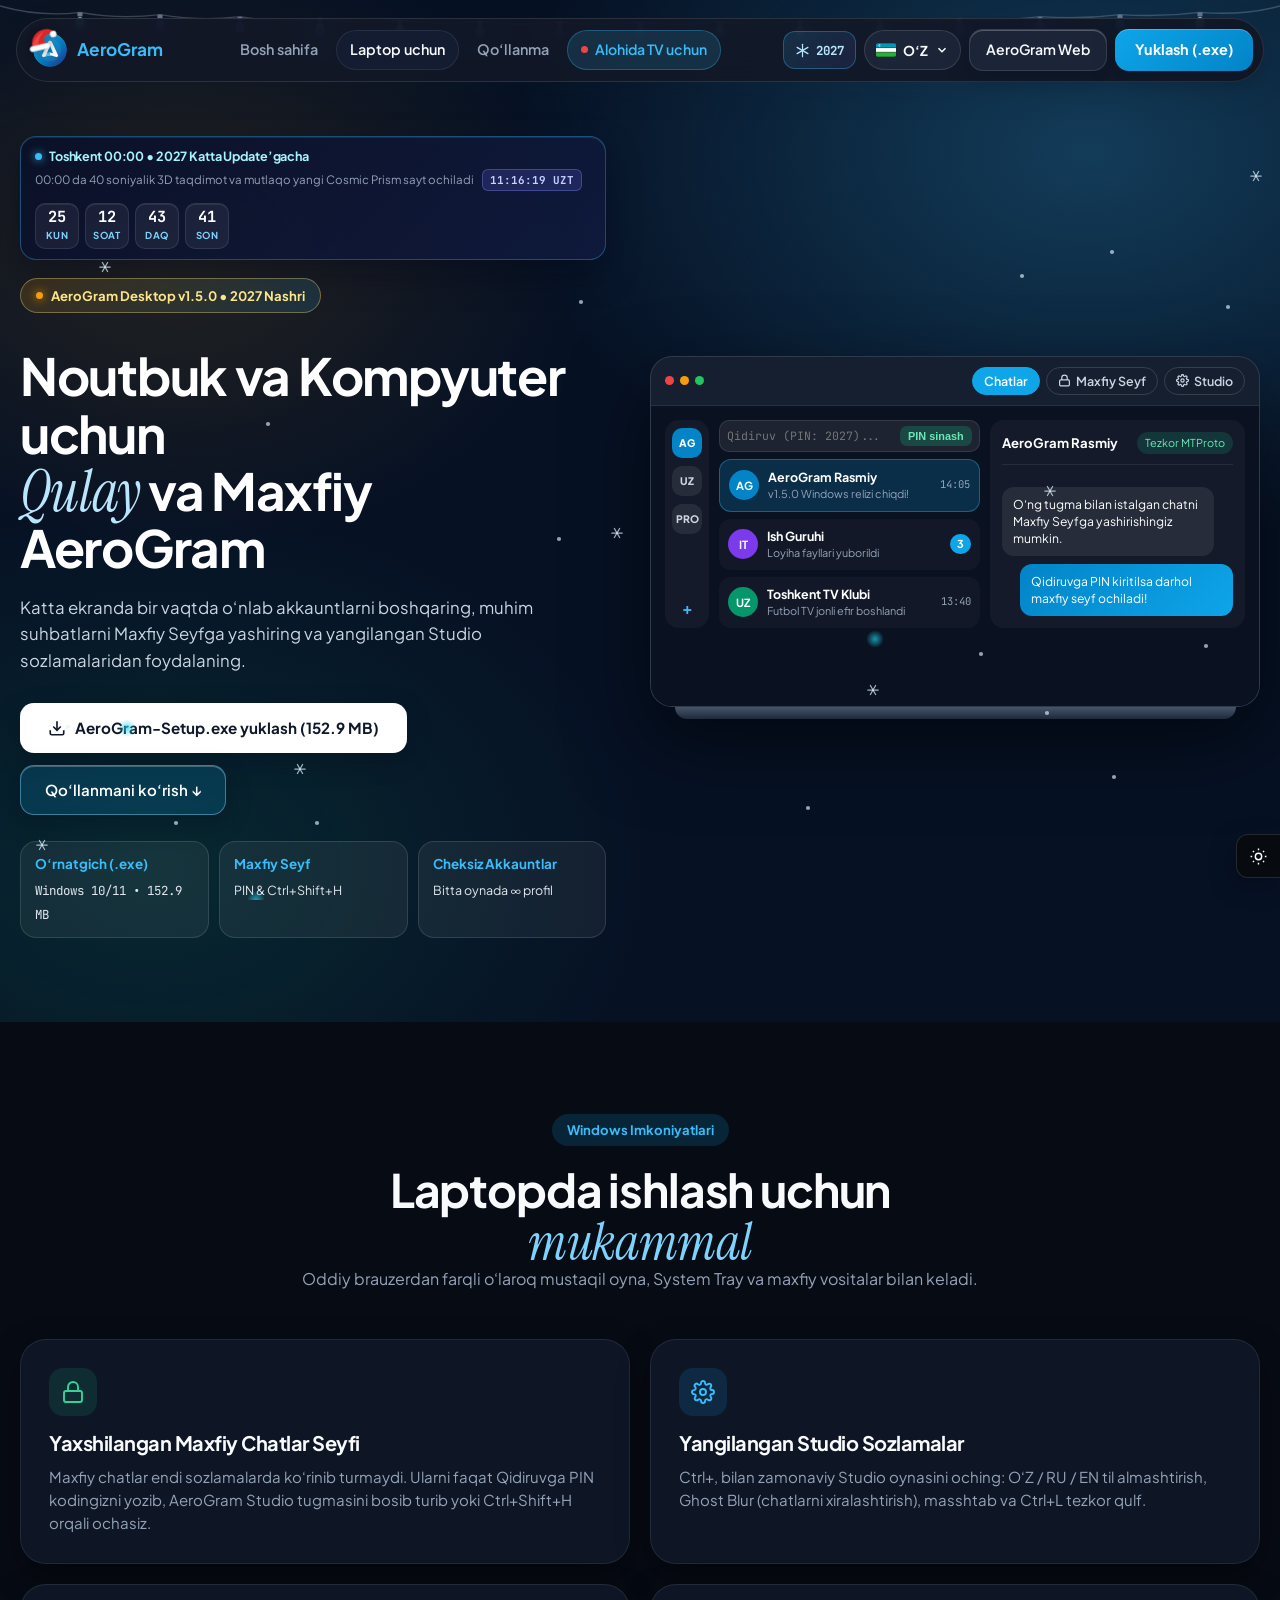
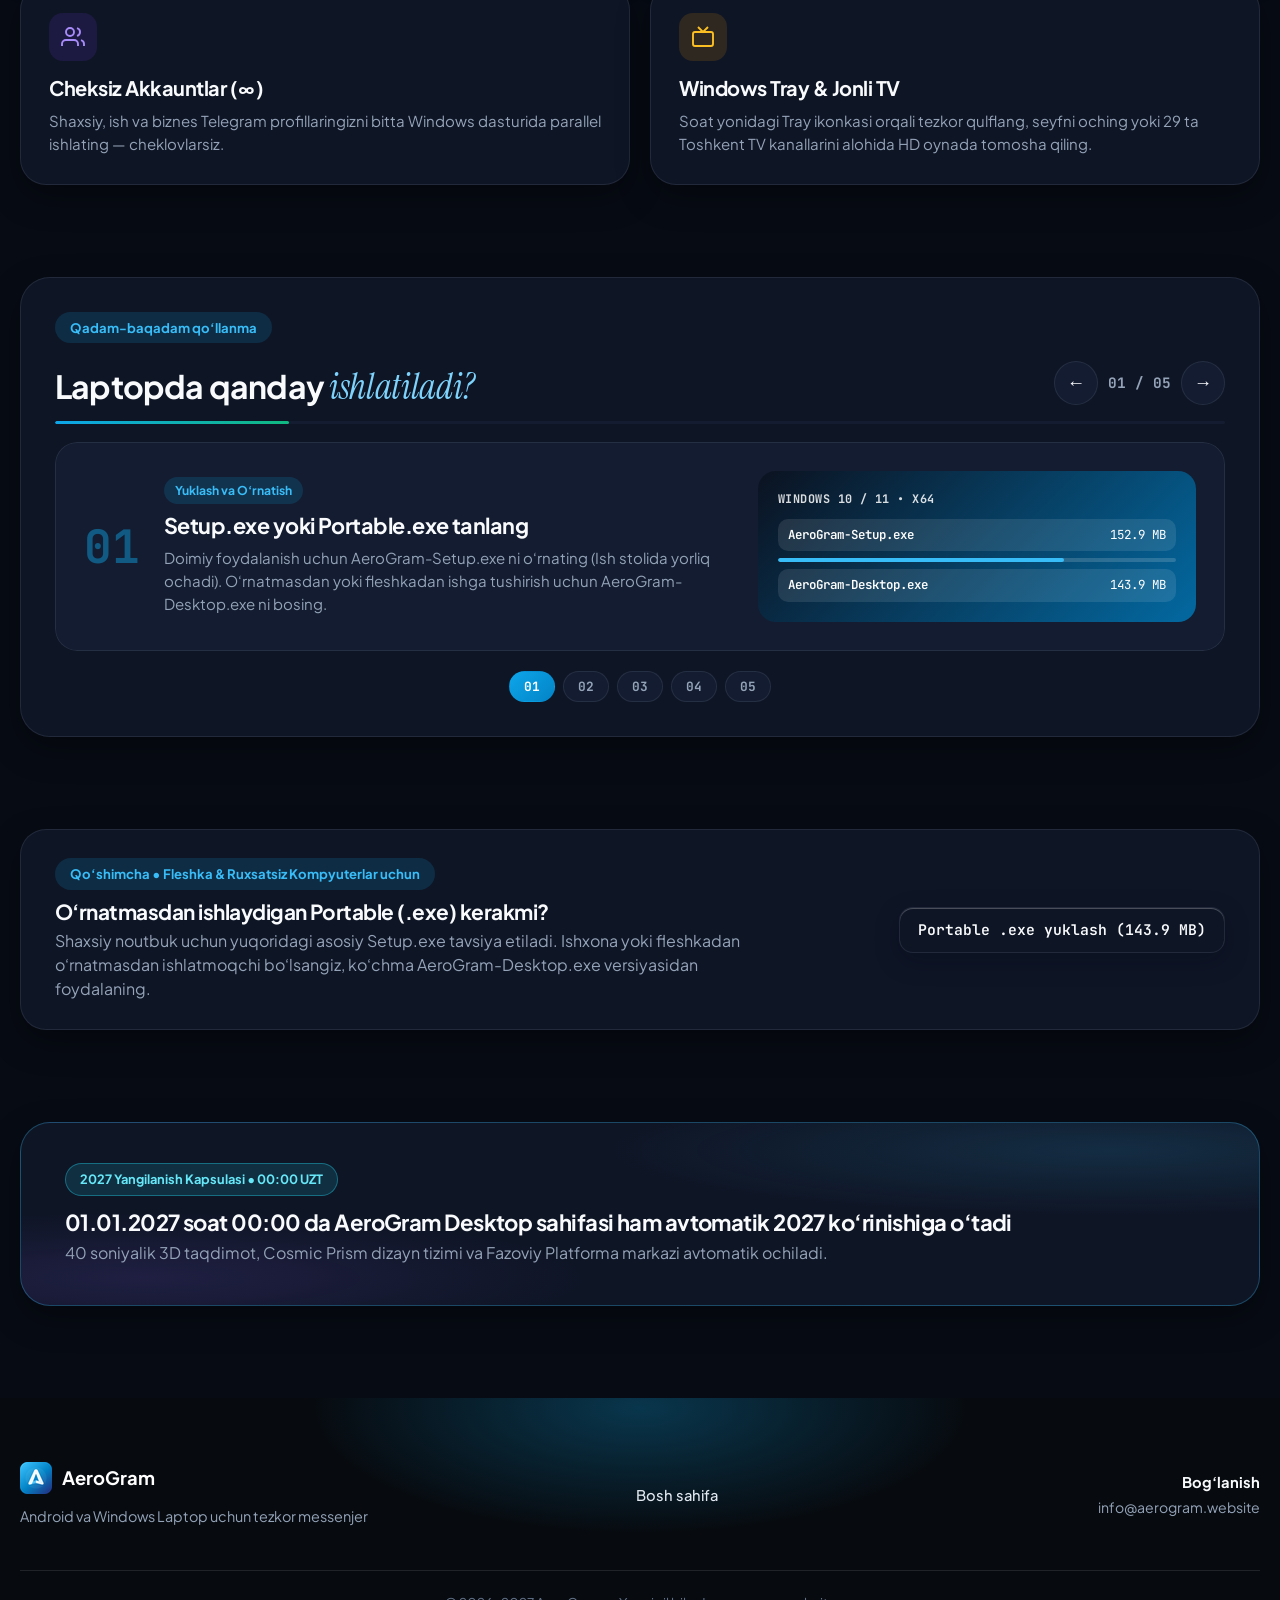
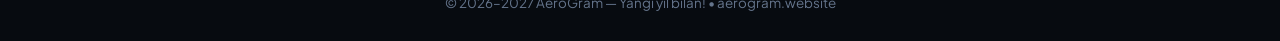
==== commit a71012a1: "AeroGram 2027: Cosmic Prism theme, 4 realistic studio photos & 40s 3D WebGL ElevenLabs keynote" ====
--- a/desktop/index.html
+++ b/desktop/index.html
@@ -20,6 +20,7 @@
 
   <link rel="stylesheet" href="../css/style.css">
   <link rel="stylesheet" href="../css/festive-ui.css">
+  <link rel="stylesheet" href="../css/cinema-2027.css">
   <link rel="stylesheet" href="desktop.css">
 </head>
 <body>
@@ -451,12 +452,15 @@
           <div class="cap-locked">
             <span class="cap-pill" data-desk-i18n="dcap_pill_l">2027 Yangilanish Kapsulasi • 00:00 UZT</span>
             <h3 data-desk-i18n="dcap_t_l" style="font-size:1.38rem;margin-bottom:6px">01.01.2027 soat 00:00 da AeroGram Desktop sahifasi ham avtomatik 2027 ko‘rinishiga o‘tadi</h3>
-            <p class="muted-copy" data-desk-i18n="dcap_d_l">Oltin-zumrad bayram dizayni, tojli logotip va bosh sahifadagi 2027 Tabriknoma studiyasi avtomatik ochiladi.</p>
+            <p class="muted-copy" data-desk-i18n="dcap_d_l">40 soniyalik 3D taqdimot, Cosmic Prism dizayn tizimi va Fazoviy Platforma markazi avtomatik ochiladi.</p>
           </div>
           <div class="cap-unlocked">
-            <span class="cap-pill" data-desk-i18n="dcap_pill_o">2027 Rejim Faol • Tabriknoma Studiyasi</span>
-            <h3 data-desk-i18n="dcap_t_o" style="font-size:1.42rem;margin-bottom:8px">2027-yil muborak! AeroGram Desktop yangi yil mavzusi ishga tushdi</h3>
-            <a href="../#capsule-2027" class="btn-white-pill" data-desk-i18n="dcap_cta">2027 Tabriknoma studiyasini ochish →</a>
+            <span class="cap-pill" data-desk-i18n="dcap_pill_o">2027 Rejim Faol • Cosmic Prism</span>
+            <h3 data-desk-i18n="dcap_t_o" style="font-size:1.42rem;margin-bottom:12px">2027-yil muborak! AeroGram Desktop Cosmic Prism mavzusi ishga tushdi</h3>
+            <div style="display:flex;gap:10px;flex-wrap:wrap">
+              <button type="button" class="cinema-trigger-btn" id="desktop-replay2027-btn" data-replay-cinema data-desk-i18n="dcap_replay">▶ 2027 3D Taqdimot (40s)</button>
+              <a href="../#capsule-2027" class="btn-white-pill" data-desk-i18n="dcap_cta">2027 Fazoviy markazni ochish →</a>
+            </div>
           </div>
         </div>
       </div>
@@ -492,6 +496,8 @@
     <svg class="ic-sun" viewBox="0 0 24 24" fill="none" stroke="currentColor" stroke-width="1.8"><circle cx="12" cy="12" r="4"/><path d="M12 2v2M12 20v2M4.93 4.93l1.41 1.41M17.66 17.66l1.41 1.41M2 12h2M20 12h2M6.34 17.66l-1.41 1.41M19.07 4.93l-1.41 1.41"/></svg>
   </button>
 
+  <script src="../js/vendor/three.min.js" defer></script>
+  <script src="../js/cinema-2027.js" defer></script>
   <script src="../js/festive-motion.js" defer></script>
   <script src="desktop.js" defer></script>
 </body>
--- a/css/festive-ui.css
+++ b/css/festive-ui.css
@@ -1,83 +1,114 @@
-/* AeroGram 2027 Obsidian Studio UI, Santa Cap -> 2027 Crown Morph, Tashkent 00:00 Clock & Era Metamorphosis */
+/* AeroGram 2027 Cosmic Prism Studio UI, Liquid Glass Buttons, Santa Cap -> 2027 Prism Crest, Tashkent 00:00 Clock & Era Metamorphosis */
 :root {
   --font-sans: 'Plus Jakarta Sans', 'Inter', system-ui, -apple-system, sans-serif;
   --font-serif: 'Instrument Serif', Georgia, serif;
   --font-mono: 'JetBrains Mono', ui-monospace, SFMono-Regular, monospace;
 
-  --ny-gold: #F59E0B;
-  --ny-gold-soft: #FDE68A;
-  --ny-pine: #10B981;
+  --ny-cyan: #22D3EE;
+  --ny-indigo: #6366F1;
+  --ny-violet: #8B5CF6;
   --ny-frost: #38BDF8;
-  --ny-berry: #F43F5E;
-}
-
-/* Automatic 00:00 UZT 2027 Era Shift & Live Aura Presets */
+  --ny-ice: #BAE6FD;
+}
+
+/* Full-Site 00:00 UZT 2027 Cosmic Prism Metamorphosis */
 html[data-era="2027-live"] {
-  --primary: #10B981;
-  --primary-deep: #059669;
-  --pill-bg: rgba(245, 158, 11, 0.16);
-  --pill-ink: #FBBF24;
-  --hero-bg: #04120F;
-}
-
-html[data-era="2027-live"][data-aura="gold"] {
-  --primary: #F59E0B;
-  --primary-deep: #D97706;
-  --pill-bg: rgba(251, 191, 36, 0.18);
-  --pill-ink: #FDE68A;
-}
-
-html[data-era="2027-live"][data-aura="royal"] {
-  --primary: #6366F1;
-  --primary-deep: #4F46E5;
-  --pill-bg: rgba(99, 102, 241, 0.2);
-  --pill-ink: #A5B4FC;
+  --bg: #040613;
+  --bg-soft: #070B1E;
+  --surface: #0B112B;
+  --surface-soft: #10183B;
+  --border: rgba(148, 163, 184, 0.22);
+  --ink: #F8FAFC;
+  --ink-muted: #94A3B8;
+  --primary: #22D3EE;
+  --primary-deep: #6366F1;
+  --pill-bg: rgba(34, 211, 238, 0.16);
+  --pill-ink: #67E8F9;
+  --hero-bg: #040613;
+}
+
+html[data-era="2027-live"][data-aura="glacier"] {
+  --bg: #030A18;
+  --bg-soft: #051126;
+  --surface: #081834;
+  --surface-soft: #0D2044;
+  --primary: #38BDF8;
+  --primary-deep: #2563EB;
+  --pill-bg: rgba(56, 189, 248, 0.18);
+  --pill-ink: #BAE6FD;
+}
+
+html[data-era="2027-live"][data-aura="nebula"] {
+  --bg: #09051C;
+  --bg-soft: #0E0829;
+  --surface: #140D38;
+  --surface-soft: #1B124A;
+  --primary: #A855F7;
+  --primary-deep: #6366F1;
+  --pill-bg: rgba(168, 85, 247, 0.2);
+  --pill-ink: #E9D5FF;
 }
 
 body { font-family: var(--font-sans); }
 
-/* Smooth Swap Crossfade for data-src-2027 Imagery */
+/* Smooth Swap Crossfade for Realistic 2027 Studio Imagery */
 img[data-src-2027] {
-  transition: opacity 0.4s ease, transform 0.5s cubic-bezier(0.22, 1, 0.36, 1);
-}
-img.is-swapping-2027 { opacity: 0.12; }
-
-/* Full 2027 Hero & Navigation Atmosphere Transformation */
+  transition: opacity 0.45s ease, transform 0.55s cubic-bezier(0.22, 1, 0.36, 1);
+}
+img.is-swapping-2027 { opacity: 0.1; transform: scale(0.985); }
+
+/* 2027 Cosmic Prism Atmospheric Surfaces Sitewide */
 html[data-era="2027-live"] .hero,
 html[data-era="2027-live"] .desk-hero {
   background:
-    radial-gradient(ellipse 72% 62% at 78% 24%, rgba(251, 191, 36, 0.24), transparent 64%),
-    radial-gradient(ellipse 56% 52% at 18% 82%, rgba(16, 185, 129, 0.24), transparent 68%),
-    radial-gradient(circle at 50% 0%, rgba(245, 158, 11, 0.18), transparent 58%),
-    #04110E !important;
-}
-
-html[data-era="2027-live"][data-aura="royal"] .hero,
-html[data-era="2027-live"][data-aura="royal"] .desk-hero {
+    radial-gradient(ellipse 72% 62% at 78% 24%, rgba(34, 211, 238, 0.2), transparent 64%),
+    radial-gradient(ellipse 56% 52% at 18% 82%, rgba(139, 92, 246, 0.24), transparent 68%),
+    radial-gradient(circle at 50% 0%, rgba(99, 102, 241, 0.2), transparent 58%),
+    #040613 !important;
+}
+
+html[data-era="2027-live"][data-aura="glacier"] .hero,
+html[data-era="2027-live"][data-aura="glacier"] .desk-hero {
   background:
-    radial-gradient(ellipse 72% 62% at 78% 24%, rgba(129, 140, 248, 0.28), transparent 64%),
-    radial-gradient(ellipse 56% 52% at 18% 82%, rgba(245, 158, 11, 0.2), transparent 68%),
-    #080B1E !important;
+    radial-gradient(ellipse 72% 62% at 78% 24%, rgba(56, 189, 248, 0.24), transparent 64%),
+    radial-gradient(ellipse 56% 52% at 18% 82%, rgba(37, 99, 235, 0.24), transparent 68%),
+    #030A18 !important;
+}
+
+html[data-era="2027-live"][data-aura="nebula"] .hero,
+html[data-era="2027-live"][data-aura="nebula"] .desk-hero {
+  background:
+    radial-gradient(ellipse 72% 62% at 78% 24%, rgba(168, 85, 247, 0.26), transparent 64%),
+    radial-gradient(ellipse 56% 52% at 18% 82%, rgba(99, 102, 241, 0.24), transparent 68%),
+    #09051C !important;
 }
 
 html[data-era="2027-live"] .nav-pill {
-  border-color: rgba(251, 191, 36, 0.34);
-  box-shadow: 0 12px 36px rgba(16, 185, 129, 0.16);
+  background: rgba(8, 12, 32, 0.78);
+  border-color: rgba(34, 211, 238, 0.28);
+  box-shadow: 0 14px 40px rgba(99, 102, 241, 0.18), inset 0 1px 0 rgba(255, 255, 255, 0.1);
 }
 
 html[data-era="2027-live"] .hero-stage-shell {
-  border-color: rgba(251, 191, 36, 0.42);
-  box-shadow: 0 34px 90px rgba(16, 185, 129, 0.28), 0 0 60px rgba(245, 158, 11, 0.16);
-}
-
-html[data-era="2027-live"] .btn-nav-cta {
-  background: linear-gradient(135deg, #F59E0B, #059669);
-}
-
-html[data-era="2027-live"] .btn-white-pill {
-  background: linear-gradient(135deg, #FEF3C7, #FFFFFF);
-  color: #064E3B;
-  box-shadow: 0 12px 32px rgba(251, 191, 36, 0.26);
+  border-color: rgba(139, 92, 246, 0.42);
+  box-shadow: 0 34px 90px rgba(34, 211, 238, 0.22), 0 0 64px rgba(139, 92, 246, 0.18);
+}
+
+html[data-era="2027-live"] .bento-card,
+html[data-era="2027-live"] .compare-card,
+html[data-era="2027-live"] .shot-card,
+html[data-era="2027-live"] .faq-acc-item {
+  border-color: rgba(99, 102, 241, 0.26);
+  box-shadow: 0 16px 40px rgba(2, 4, 16, 0.35), inset 0 1px 0 rgba(255, 255, 255, 0.06);
+}
+
+html[data-era="2027-live"] .tv-spotlight-card,
+html[data-era="2027-live"] .cta-banner {
+  border-color: rgba(34, 211, 238, 0.32);
+  background:
+    radial-gradient(ellipse 70% 60% at 85% 20%, rgba(34, 211, 238, 0.18), transparent 60%),
+    radial-gradient(ellipse 60% 60% at 15% 80%, rgba(139, 92, 246, 0.2), transparent 62%),
+    #070B1E !important;
 }
 
 /* Top Reading Progress Bar */
@@ -89,10 +120,14 @@
   width: 100%;
   transform-origin: left center;
   transform: scaleX(0);
-  background: linear-gradient(90deg, #F59E0B 0%, #38BDF8 50%, #10B981 100%);
+  background: linear-gradient(90deg, #38BDF8 0%, #6366F1 50%, #A855F7 100%);
   z-index: 250;
   pointer-events: none;
   will-change: transform;
+}
+
+html[data-era="2027-live"] #aero-scroll-bar {
+  background: linear-gradient(90deg, #22D3EE 0%, #8B5CF6 52%, #38BDF8 100%);
 }
 
 /* Ultra-Light Offscreen-Sprite Canvas (Auto-paused while TV plays) */
@@ -113,7 +148,7 @@
   pointer-events: none !important;
 }
 
-/* Top-Left Logo Ornament: Santa Cap (Pre-2027) -> Golden Crown (At 00:00) */
+/* Top-Left Logo Ornament: Santa Cap (Pre-2027) -> Cosmic Prism Crest (At 00:00) */
 .brand-logo,
 .tv-brand-logo {
   position: relative;
@@ -123,7 +158,7 @@
 .brand-logo-festive::after { display: none !important; content: none !important; }
 
 .aero-santa-cap,
-.aero-crown-2027 {
+.aero-prism-2027 {
   position: absolute;
   top: -12px;
   left: -6px;
@@ -133,24 +168,27 @@
   z-index: 5;
   transform: rotate(-13deg);
   transform-origin: 72% 85%;
-  filter: drop-shadow(0 2px 4px rgba(0, 0, 0, 0.38));
+  filter: drop-shadow(0 2px 6px rgba(0, 0, 0, 0.45));
   transition: transform 0.28s cubic-bezier(0.22, 1, 0.36, 1), opacity 0.25s ease;
 }
 
-.aero-crown-2027 {
-  top: -14px;
-  left: 2px;
-  width: 30px;
-  height: 22px;
+.aero-prism-2027 {
+  top: -13px;
+  left: 3px;
+  width: 24px;
+  height: 24px;
   transform: rotate(0deg);
   display: none;
+  filter: drop-shadow(0 0 8px rgba(34, 211, 238, 0.65));
 }
 
 html[data-era="2027-live"] .aero-santa-cap { display: none; }
-html[data-era="2027-live"] .aero-crown-2027 { display: block; }
+html[data-era="2027-live"] .aero-prism-2027 { display: block; }
 
 .brand:hover .aero-santa-cap,
 .tv-brand:hover .aero-santa-cap { transform: rotate(-5deg) scale(1.07); }
+.brand:hover .aero-prism-2027,
+.tv-brand:hover .aero-prism-2027 { transform: translateY(-2px) scale(1.08); }
 
 /* Editorial Display Italic Flourish */
 .serif-accent {
@@ -163,11 +201,22 @@
   color: #BAE6FD;
 }
 
-html[data-era="2027-live"] .serif-accent { color: #FDE68A; }
+html[data-era="2027-live"] .serif-accent {
+  background: linear-gradient(120deg, #A5F3FC 10%, #C4B5FD 90%);
+  -webkit-background-clip: text;
+  background-clip: text;
+  -webkit-text-fill-color: transparent;
+}
 [data-theme="light"] .section-light .serif-accent { color: var(--primary-deep, #0284C7); }
 [data-theme="dark"] .section-light .serif-accent { color: #7DD3FC; }
-
-/* Sculpted Studio UI Buttons */
+html[data-era="2027-live"] .section-light .serif-accent {
+  background: linear-gradient(120deg, #67E8F9, #A78BFA);
+  -webkit-background-clip: text;
+  background-clip: text;
+  -webkit-text-fill-color: transparent;
+}
+
+/* Sitewide Liquid-Glass & Titanium Button Upgrade (Pre-2027 + Post-2027) */
 .btn-nav-cta,
 .btn-white-pill,
 .btn-dark-pill,
@@ -178,10 +227,59 @@
 .btn-hero-tv,
 .tv-nav-btn,
 .np-fs-big,
-.fullscreen-cta-btn {
+.fullscreen-cta-btn,
+.cinema-trigger-btn {
+  position: relative;
+  overflow: hidden;
   border-radius: 14px !important;
-  box-shadow: inset 0 1px 0 rgba(255, 255, 255, 0.18), 0 6px 18px rgba(2, 6, 23, 0.2);
-  transition: transform 0.18s cubic-bezier(0.22, 1, 0.36, 1), box-shadow 0.2s ease, border-color 0.2s ease, background 0.2s ease;
+  box-shadow:
+    inset 0 1px 0 rgba(255, 255, 255, 0.24),
+    0 8px 24px rgba(2, 6, 23, 0.26);
+  transition:
+    transform 0.22s cubic-bezier(0.22, 1, 0.36, 1),
+    box-shadow 0.24s ease,
+    border-color 0.22s ease,
+    background 0.24s ease;
+}
+
+.btn-nav-cta::after,
+.btn-white-pill::after,
+.btn-dark-pill::after,
+.btn-hero-laptop::after,
+.btn-hero-web::after,
+.btn-hero-tv::after,
+.cinema-trigger-btn::after {
+  content: "";
+  position: absolute;
+  inset: -40% auto -40% -65%;
+  width: 48%;
+  background: linear-gradient(110deg, transparent, rgba(255, 255, 255, 0.28), transparent);
+  transform: translateX(-120%) skewX(-18deg);
+  transition: transform 0.65s cubic-bezier(0.22, 1, 0.36, 1);
+  pointer-events: none;
+}
+
+.btn-nav-cta:hover::after,
+.btn-white-pill:hover::after,
+.btn-dark-pill:hover::after,
+.btn-hero-laptop:hover::after,
+.btn-hero-web:hover::after,
+.btn-hero-tv:hover::after,
+.cinema-trigger-btn:hover::after {
+  transform: translateX(360%) skewX(-18deg);
+}
+
+.btn-nav-cta:hover,
+.btn-white-pill:hover,
+.btn-dark-pill:hover,
+.btn-hero-laptop:hover,
+.btn-hero-web:hover,
+.btn-hero-tv:hover,
+.cinema-trigger-btn:hover {
+  transform: translateY(-2px);
+  box-shadow:
+    inset 0 1px 0 rgba(255, 255, 255, 0.32),
+    0 14px 32px rgba(34, 211, 238, 0.2);
 }
 
 .btn-nav-cta:active,
@@ -192,7 +290,35 @@
 .btn-hero-web:active,
 .btn-hero-tv:active,
 .tv-nav-btn:active,
-.fullscreen-cta-btn:active { transform: translateY(1px) scale(0.985) !important; }
+.fullscreen-cta-btn:active,
+.cinema-trigger-btn:active {
+  transform: translateY(1px) scale(0.982) !important;
+}
+
+html[data-era="2027-live"] .btn-nav-cta {
+  background: linear-gradient(135deg, #22D3EE, #6366F1 62%, #8B5CF6);
+  color: #030712;
+  font-weight: 800;
+}
+
+html[data-era="2027-live"] .btn-white-pill {
+  background: linear-gradient(135deg, #FFFFFF 0%, #E0F2FE 55%, #EDE9FE 100%);
+  color: #06091A;
+  box-shadow: 0 14px 36px rgba(34, 211, 238, 0.24), inset 0 1px 0 #FFFFFF;
+}
+
+html[data-era="2027-live"] .btn-dark-pill {
+  background: linear-gradient(135deg, #1E293B, #312E81);
+  border: 1px solid rgba(34, 211, 238, 0.34);
+  color: #F8FAFC;
+}
+
+html[data-era="2027-live"] .btn-hero-web,
+html[data-era="2027-live"] .btn-hero-tv,
+html[data-era="2027-live"] .btn-hero-laptop {
+  border-color: rgba(139, 92, 246, 0.42);
+  background: rgba(17, 24, 58, 0.72);
+}
 
 /* Festive FX Toggle */
 .ny-fx-toggle {
@@ -203,9 +329,9 @@
   height: 38px;
   padding: 0 11px;
   border-radius: 12px;
-  border: 1px solid rgba(245, 158, 11, 0.35);
-  background: linear-gradient(135deg, rgba(245, 158, 11, 0.14), rgba(56, 189, 248, 0.1));
-  color: #FDE68A;
+  border: 1px solid rgba(56, 189, 248, 0.34);
+  background: linear-gradient(135deg, rgba(56, 189, 248, 0.14), rgba(99, 102, 241, 0.12));
+  color: #BAE6FD;
   font-family: var(--font-sans);
   font-size: 0.78rem;
   font-weight: 700;
@@ -214,8 +340,8 @@
   transition: transform 0.18s ease, border-color 0.2s ease, opacity 0.2s ease;
 }
 
-[data-theme="light"] .ny-fx-toggle { color: #B45309; border-color: rgba(245, 158, 11, 0.42); }
-.ny-fx-toggle:hover { transform: translateY(-1px); border-color: rgba(245, 158, 11, 0.72); }
+[data-theme="light"] .ny-fx-toggle { color: #0369A1; border-color: rgba(14, 165, 233, 0.38); }
+.ny-fx-toggle:hover { transform: translateY(-1px); border-color: rgba(34, 211, 238, 0.7); }
 .ny-fx-toggle svg { width: 15px; height: 15px; flex-shrink: 0; }
 html[data-ny-fx="off"] .ny-fx-toggle { opacity: 0.56; filter: grayscale(0.75); }
 
@@ -229,9 +355,9 @@
   gap: 12px 16px;
   padding: 10px 14px;
   border-radius: 16px;
-  background: linear-gradient(135deg, rgba(15, 23, 42, 0.9), rgba(19, 30, 52, 0.88));
-  border: 1px solid rgba(245, 158, 11, 0.34);
-  box-shadow: inset 0 1px 0 rgba(255, 255, 255, 0.08), 0 12px 30px rgba(2, 6, 23, 0.32);
+  background: linear-gradient(135deg, rgba(10, 16, 40, 0.92), rgba(16, 26, 62, 0.88));
+  border: 1px solid rgba(56, 189, 248, 0.34);
+  box-shadow: inset 0 1px 0 rgba(255, 255, 255, 0.09), 0 14px 34px rgba(2, 6, 23, 0.36);
   color: #F8FAFC;
   max-width: 100%;
 }
@@ -244,7 +370,7 @@
   gap: 7px;
   font-size: 0.79rem;
   font-weight: 700;
-  color: #FDE68A;
+  color: #A5F3FC;
   letter-spacing: -0.01em;
 }
 
@@ -252,8 +378,8 @@
   width: 7px;
   height: 7px;
   border-radius: 50%;
-  background: #F59E0B;
-  box-shadow: 0 0 8px rgba(245, 158, 11, 0.9);
+  background: #38BDF8;
+  box-shadow: 0 0 8px rgba(56, 189, 248, 0.95);
   flex-shrink: 0;
 }
 
@@ -271,9 +397,9 @@
   align-items: center;
   padding: 2px 7px;
   border-radius: 6px;
-  background: rgba(56, 189, 248, 0.14);
-  border: 1px solid rgba(56, 189, 248, 0.28);
-  color: #7DD3FC;
+  background: rgba(99, 102, 241, 0.2);
+  border: 1px solid rgba(129, 140, 248, 0.34);
+  color: #C7D2FE;
   font-family: var(--font-mono);
   font-size: 0.68rem;
   font-weight: 700;
@@ -285,8 +411,8 @@
   min-width: 44px;
   padding: 5px 6px;
   border-radius: 10px;
-  background: rgba(255, 255, 255, 0.07);
-  border: 1px solid rgba(255, 255, 255, 0.11);
+  background: rgba(255, 255, 255, 0.06);
+  border: 1px solid rgba(148, 163, 184, 0.16);
   text-align: center;
   box-shadow: inset 0 1px 0 rgba(255, 255, 255, 0.08);
 }
@@ -319,13 +445,13 @@
 }
 
 .ny-countdown-bar.is-arrived {
-  border-color: rgba(16, 185, 129, 0.6);
-  background: linear-gradient(135deg, rgba(6, 78, 59, 0.92), rgba(15, 23, 42, 0.94), rgba(180, 83, 9, 0.42));
+  border-color: rgba(34, 211, 238, 0.56);
+  background: linear-gradient(135deg, rgba(10, 18, 48, 0.94), rgba(30, 27, 75, 0.92), rgba(14, 116, 144, 0.42));
 }
 
 .ny-countdown-bar.is-arrived .ny-cd-dot {
-  background: #10B981;
-  box-shadow: 0 0 10px rgba(16, 185, 129, 0.95);
+  background: #22D3EE;
+  box-shadow: 0 0 12px rgba(34, 211, 238, 1);
 }
 
 .ny-arrived-badge {
@@ -334,12 +460,13 @@
   gap: 8px;
   padding: 7px 12px;
   border-radius: 10px;
-  background: rgba(16, 185, 129, 0.22);
-  border: 1px solid rgba(52, 211, 153, 0.5);
-  color: #A7F3D0;
+  background: linear-gradient(135deg, rgba(34, 211, 238, 0.22), rgba(139, 92, 246, 0.24));
+  border: 1px solid rgba(34, 211, 238, 0.52);
+  color: #CFFAFE;
   font-family: var(--font-mono);
   font-size: 0.78rem;
   font-weight: 700;
+  cursor: pointer;
 }
 
 /* Compact TV Strip */
@@ -349,36 +476,36 @@
 [data-theme="light"] .ny-countdown-mount.is-compact .ny-countdown-bar {
   background: #FFFFFF;
   color: #0F172A;
-  border-color: rgba(245, 158, 11, 0.45);
+  border-color: rgba(56, 189, 248, 0.45);
   box-shadow: 0 4px 16px rgba(15, 23, 42, 0.06);
 }
-[data-theme="light"] .ny-countdown-mount.is-compact .ny-cd-title-row { color: #B45309; }
+[data-theme="light"] .ny-countdown-mount.is-compact .ny-cd-title-row { color: #0284C7; }
 [data-theme="light"] .ny-countdown-mount.is-compact .ny-cd-sub { color: #475569; }
-[data-theme="light"] .ny-countdown-mount.is-compact .ny-uz-live-clock { color: #0369A1; background: #E0F2FE; }
+[data-theme="light"] .ny-countdown-mount.is-compact .ny-uz-live-clock { color: #4338CA; background: #EEF2FF; }
 [data-theme="light"] .ny-countdown-mount.is-compact .ny-cd-unit { background: #F1F5F9; border-color: #CBD5E1; }
 [data-theme="light"] .ny-countdown-mount.is-compact .ny-cd-val { color: #0F172A; }
 [data-theme="light"] .ny-countdown-mount.is-compact .ny-cd-lbl { color: #0284C7; }
 
-/* Exclusive 2027 Interactive Time Capsule Hub (#capsule-2027) */
+/* Exclusive 2027 Spatial Platform Hub (#capsule-2027) */
 .capsule-2027-card {
   position: relative;
   border-radius: 30px;
   padding: 40px 44px;
   background:
-    radial-gradient(ellipse 68% 60% at 88% 15%, rgba(245, 158, 11, 0.16), transparent 60%),
-    radial-gradient(ellipse 55% 55% at 10% 85%, rgba(16, 185, 129, 0.14), transparent 65%),
+    radial-gradient(ellipse 68% 60% at 88% 15%, rgba(56, 189, 248, 0.14), transparent 60%),
+    radial-gradient(ellipse 55% 55% at 10% 85%, rgba(139, 92, 246, 0.14), transparent 65%),
     var(--surface);
-  border: 1px solid rgba(245, 158, 11, 0.34);
+  border: 1px solid rgba(56, 189, 248, 0.3);
   box-shadow: var(--shadow-card);
   overflow: hidden;
 }
 
 html[data-era="2027-live"] .capsule-2027-card {
-  border-color: rgba(16, 185, 129, 0.52);
+  border-color: rgba(34, 211, 238, 0.42);
   background:
-    radial-gradient(ellipse 70% 62% at 85% 15%, rgba(251, 191, 36, 0.2), transparent 62%),
-    radial-gradient(ellipse 58% 58% at 12% 85%, rgba(16, 185, 129, 0.2), transparent 65%),
-    #061412;
+    radial-gradient(ellipse 70% 62% at 85% 15%, rgba(34, 211, 238, 0.18), transparent 62%),
+    radial-gradient(ellipse 58% 58% at 12% 85%, rgba(139, 92, 246, 0.22), transparent 65%),
+    #060A1E;
   color: #F8FAFC;
 }
 
@@ -399,9 +526,9 @@
   gap: 8px;
   padding: 6px 14px;
   border-radius: 9999px;
-  background: rgba(245, 158, 11, 0.16);
-  border: 1px solid rgba(245, 158, 11, 0.42);
-  color: #FBBF24;
+  background: rgba(34, 211, 238, 0.14);
+  border: 1px solid rgba(34, 211, 238, 0.38);
+  color: #67E8F9;
   font-size: 0.8rem;
   font-weight: 700;
   margin-bottom: 14px;
@@ -433,8 +560,8 @@
   width: 36px;
   height: 36px;
   border-radius: 11px;
-  background: rgba(245, 158, 11, 0.16);
-  color: #F59E0B;
+  background: rgba(56, 189, 248, 0.16);
+  color: #38BDF8;
   display: inline-flex;
   align-items: center;
   justify-content: center;
@@ -444,14 +571,14 @@
 .cap-teaser-item strong { display: block; font-size: 0.92rem; }
 .cap-teaser-item small { display: block; font-size: 0.78rem; color: var(--ink-muted); }
 
-/* Unlocked Interactive 2027 Hub */
+/* Unlocked Interactive 2027 Spatial Platform Deck */
 .cap-unlocked-head {
   display: flex;
   justify-content: space-between;
   align-items: flex-end;
   gap: 20px;
   flex-wrap: wrap;
-  margin-bottom: 28px;
+  margin-bottom: 24px;
 }
 
 .cap-aura-bar {
@@ -462,14 +589,14 @@
 }
 
 .cap-aura-btn,
-.cap-chime-btn {
+.cinema-trigger-btn {
   display: inline-flex;
   align-items: center;
   gap: 7px;
-  height: 38px;
-  padding: 0 14px;
+  height: 40px;
+  padding: 0 15px;
   border-radius: 12px;
-  border: 1px solid rgba(255, 255, 255, 0.16);
+  border: 1px solid rgba(148, 163, 184, 0.24);
   background: rgba(255, 255, 255, 0.06);
   color: #F8FAFC;
   font-family: inherit;
@@ -479,9 +606,16 @@
 }
 
 .cap-aura-btn.active {
-  border-color: #FBBF24;
-  background: rgba(245, 158, 11, 0.24);
-  color: #FEF3C7;
+  border-color: #22D3EE;
+  background: rgba(34, 211, 238, 0.18);
+  color: #CFFAFE;
+}
+
+.cinema-trigger-btn {
+  border-color: rgba(139, 92, 246, 0.56);
+  background: linear-gradient(135deg, rgba(34, 211, 238, 0.22), rgba(99, 102, 241, 0.34));
+  color: #FFFFFF;
+  font-weight: 700;
 }
 
 .cap-aura-dot {
@@ -490,74 +624,91 @@
   border-radius: 50%;
 }
 
-.cap-studio-grid {
+/* Interactive Spatial Tabs & Stage */
+.cap-deck-tabs {
+  display: flex;
+  gap: 10px;
+  flex-wrap: wrap;
+  margin-bottom: 20px;
+}
+
+.cap-tab-btn {
+  padding: 9px 16px;
+  border-radius: 12px;
+  border: 1px solid rgba(148, 163, 184, 0.22);
+  background: rgba(15, 23, 42, 0.55);
+  color: #CBD5E1;
+  font-family: inherit;
+  font-size: 0.84rem;
+  font-weight: 600;
+  cursor: pointer;
+  transition: border-color 0.2s, background 0.2s, color 0.2s, transform 0.18s;
+}
+
+.cap-tab-btn:hover { transform: translateY(-1px); border-color: rgba(34, 211, 238, 0.45); }
+.cap-tab-btn.active {
+  background: linear-gradient(135deg, rgba(34, 211, 238, 0.2), rgba(99, 102, 241, 0.24));
+  border-color: #22D3EE;
+  color: #FFFFFF;
+}
+
+.cap-deck-stage {
   display: grid;
-  grid-template-columns: 0.92fr 1.08fr;
-  gap: 26px;
-  align-items: center;
-  margin-bottom: 24px;
-}
-
-.cap-studio-controls {
+  grid-template-columns: 1.08fr 0.92fr;
+  gap: 24px;
+  align-items: center;
+  padding: 24px;
+  border-radius: 22px;
+  background: rgba(4, 7, 20, 0.74);
+  border: 1px solid rgba(148, 163, 184, 0.16);
+  margin-bottom: 22px;
+}
+
+.cap-deck-visual {
   display: flex;
   flex-direction: column;
-  gap: 14px;
-}
-
-.cap-field label {
+  gap: 12px;
+  padding: 20px;
+  border-radius: 18px;
+  background: radial-gradient(circle at 80% 15%, rgba(34, 211, 238, 0.16), transparent 65%), #090F29;
+  border: 1px solid rgba(56, 189, 248, 0.24);
+}
+
+.cap-metric-row {
+  display: grid;
+  grid-template-columns: repeat(2, minmax(0, 1fr));
+  gap: 10px;
+}
+
+.cap-metric-box {
+  padding: 12px 14px;
+  border-radius: 12px;
+  background: rgba(255, 255, 255, 0.04);
+  border: 1px solid rgba(148, 163, 184, 0.14);
+}
+
+.cap-metric-box strong {
   display: block;
-  font-size: 0.8rem;
-  font-weight: 700;
+  font-family: var(--font-mono);
+  font-size: 1.15rem;
+  color: #22D3EE;
+}
+
+.cap-metric-box span {
+  font-size: 0.74rem;
   color: #94A3B8;
-  margin-bottom: 6px;
-}
-
-.cap-field input {
-  width: 100%;
-  height: 44px;
-  padding: 0 14px;
-  border-radius: 12px;
-  border: 1px solid rgba(255, 255, 255, 0.16);
-  background: rgba(255, 255, 255, 0.07);
+}
+
+.cap-deck-copy h3 {
+  font-size: 1.38rem;
+  margin-bottom: 10px;
   color: #FFFFFF;
-  font-family: inherit;
-  font-size: 0.94rem;
-  outline: none;
-}
-
-.cap-palettes { display: flex; gap: 8px; flex-wrap: wrap; }
-
-.cap-pal-btn {
-  height: 36px;
-  padding: 0 13px;
-  border-radius: 10px;
-  border: 1px solid rgba(255, 255, 255, 0.16);
-  background: rgba(255, 255, 255, 0.05);
-  color: #E2E8F0;
-  font-family: inherit;
-  font-size: 0.8rem;
-  font-weight: 600;
-  cursor: pointer;
-}
-
-.cap-pal-btn.active {
-  background: #10B981;
-  border-color: #10B981;
-  color: #FFFFFF;
-}
-
-.cap-canvas-wrap {
-  border-radius: 20px;
-  overflow: hidden;
-  border: 1px solid rgba(251, 191, 36, 0.35);
-  background: #040D0B;
-  box-shadow: 0 22px 48px rgba(0, 0, 0, 0.45);
-}
-
-#card2027-canvas {
-  width: 100%;
-  height: auto;
-  display: block;
+}
+
+.cap-deck-copy p {
+  color: #CBD5E1;
+  line-height: 1.6;
+  margin-bottom: 16px;
 }
 
 .cap-future-row {
@@ -569,11 +720,11 @@
 .cap-future-tile {
   padding: 16px;
   border-radius: 18px;
-  background: rgba(255, 255, 255, 0.05);
-  border: 1px solid rgba(255, 255, 255, 0.12);
-}
-
-.cap-future-tile strong { display: block; font-size: 0.94rem; color: #FDE68A; margin-bottom: 4px; }
+  background: rgba(255, 255, 255, 0.04);
+  border: 1px solid rgba(148, 163, 184, 0.16);
+}
+
+.cap-future-tile strong { display: block; font-size: 0.94rem; color: #67E8F9; margin-bottom: 4px; }
 .cap-future-tile p { font-size: 0.82rem; color: #CBD5E1; line-height: 1.45; }
 
 /* Interactive Catenary Holiday Garland */
@@ -639,7 +790,7 @@
 @keyframes aeroMarquee { 0% { transform: translate3d(0, 0, 0); } 100% { transform: translate3d(-50%, 0, 0); } }
 
 .faq-acc-item { border-radius: 16px; background: var(--surface-soft); border: 1px solid var(--border); overflow: hidden; }
-.faq-acc-item.is-open { border-color: rgba(14, 165, 233, 0.42); }
+.faq-acc-item.is-open { border-color: rgba(34, 211, 238, 0.42); }
 .faq-acc-trigger { width: 100%; border: none; background: transparent; color: var(--ink); padding: 15px 18px; display: flex; align-items: center; justify-content: space-between; gap: 14px; text-align: left; font-family: inherit; font-size: 0.95rem; font-weight: 600; cursor: pointer; }
 .faq-acc-plus { width: 24px; height: 24px; border-radius: 8px; background: var(--pill-bg); color: var(--pill-ink); display: inline-flex; align-items: center; justify-content: center; flex-shrink: 0; transition: transform 0.24s ease, background 0.2s ease; }
 .faq-acc-item.is-open .faq-acc-plus { transform: rotate(45deg); background: var(--primary); color: #FFFFFF; }
@@ -654,7 +805,7 @@
 @keyframes aeroScanLaser { 0% { top: 8%; opacity: 0.3; } 50% { top: 84%; opacity: 1; } 100% { top: 8%; opacity: 0.3; } }
 
 @media (max-width: 1020px) {
-  .cap-locked-grid, .cap-studio-grid, .cap-future-row { grid-template-columns: 1fr; }
+  .cap-locked-grid, .cap-deck-stage, .cap-future-row { grid-template-columns: 1fr; }
 }
 
 @media (max-width: 640px) {
@@ -662,8 +813,9 @@
   .ny-countdown-bar { width: 100%; padding: 9px 11px; gap: 9px 10px; }
   .ny-cd-unit { min-width: 40px; padding: 4px 5px; }
   .ny-cd-val { font-size: 0.88rem; }
-  .aero-santa-cap, .aero-crown-2027 { top: -10px; left: -4px; width: 24px; height: 19px; }
+  .aero-santa-cap, .aero-prism-2027 { top: -10px; left: -4px; width: 24px; height: 19px; }
   .capsule-2027-card { padding: 24px 18px; }
+  .cap-deck-stage { padding: 16px; }
 }
 
 @media (prefers-reduced-motion: reduce) {
--- a/css/cinema-2027.css
+++ b/css/cinema-2027.css
@@ -0,0 +1,321 @@
+/* AeroGram 2027 — 40-Second 3D WebGL Keynote Overlay & Entrance Choreography */
+
+#aero-cinema-2027 {
+  position: fixed;
+  inset: 0;
+  z-index: 2147483000;
+  background: radial-gradient(circle at 50% 42%, #0b1130 0%, #040613 62%, #020309 100%);
+  color: #f8fafc;
+  opacity: 0;
+  pointer-events: none;
+  visibility: hidden;
+  overflow: hidden;
+  user-select: none;
+  font-family: "Plus Jakarta Sans", -apple-system, BlinkMacSystemFont, sans-serif;
+  transition: opacity 0.9s cubic-bezier(0.22, 1, 0.36, 1), visibility 0s linear 0.9s;
+}
+
+#aero-cinema-2027.is-active {
+  opacity: 1;
+  pointer-events: auto;
+  visibility: visible;
+  transition: opacity 0.85s cubic-bezier(0.22, 1, 0.36, 1), visibility 0s linear 0s;
+}
+
+#aero-cinema-2027.is-exiting {
+  opacity: 0;
+  transform: scale(1.03);
+  pointer-events: none;
+  transition:
+    opacity 1.35s cubic-bezier(0.22, 1, 0.36, 1),
+    transform 1.35s cubic-bezier(0.22, 1, 0.36, 1),
+    visibility 0s linear 1.35s;
+}
+
+#cinema-webgl-stage {
+  position: absolute;
+  inset: 0;
+  width: 100%;
+  height: 100%;
+  display: block;
+}
+
+.cinema-vignette {
+  position: absolute;
+  inset: 0;
+  pointer-events: none;
+  background:
+    radial-gradient(ellipse at 50% 48%, transparent 48%, rgba(2, 3, 12, 0.72) 100%),
+    linear-gradient(180deg, rgba(2, 4, 15, 0.72) 0%, transparent 18%, transparent 74%, rgba(2, 4, 15, 0.88) 100%);
+}
+
+.cinema-top-bar {
+  position: relative;
+  z-index: 4;
+  display: flex;
+  align-items: center;
+  justify-content: space-between;
+  gap: 12px;
+  padding: max(18px, env(safe-area-inset-top)) clamp(16px, 3.2vw, 40px) 0;
+}
+
+.cinema-brand-pill {
+  display: inline-flex;
+  align-items: center;
+  gap: 10px;
+  padding: 8px 14px;
+  border-radius: 999px;
+  background: rgba(10, 15, 36, 0.62);
+  border: 1px solid rgba(148, 163, 184, 0.22);
+  backdrop-filter: blur(16px);
+  -webkit-backdrop-filter: blur(16px);
+  font-size: 12px;
+  font-weight: 700;
+  letter-spacing: 0.08em;
+  text-transform: uppercase;
+  color: #e2e8f0;
+}
+
+.cinema-prism-dot {
+  width: 10px;
+  height: 10px;
+  border-radius: 3px;
+  transform: rotate(45deg);
+  background: linear-gradient(135deg, #22d3ee, #6366f1 55%, #8b5cf6);
+  box-shadow: 0 0 12px rgba(34, 211, 238, 0.8);
+  flex-shrink: 0;
+}
+
+.cinema-timecode {
+  font-family: "JetBrains Mono", ui-monospace, monospace;
+  font-size: 12px;
+  font-weight: 600;
+  color: #22d3ee;
+  font-variant-numeric: tabular-nums;
+  padding-left: 8px;
+  border-left: 1px solid rgba(148, 163, 184, 0.24);
+}
+
+.cinema-controls {
+  display: inline-flex;
+  align-items: center;
+  gap: 10px;
+}
+
+.cinema-btn {
+  display: inline-flex;
+  align-items: center;
+  justify-content: center;
+  gap: 7px;
+  min-height: 40px;
+  padding: 8px 16px;
+  border-radius: 999px;
+  border: 1px solid rgba(255, 255, 255, 0.16);
+  background: rgba(15, 23, 42, 0.68);
+  color: #f1f5f9;
+  font-size: 13px;
+  font-weight: 600;
+  cursor: pointer;
+  backdrop-filter: blur(14px);
+  -webkit-backdrop-filter: blur(14px);
+  transition: transform 0.2s cubic-bezier(0.22, 1, 0.36, 1), border-color 0.2s, background 0.2s, box-shadow 0.2s;
+}
+
+.cinema-btn:hover {
+  transform: translateY(-1px);
+  border-color: rgba(34, 211, 238, 0.55);
+  background: rgba(30, 41, 68, 0.84);
+  box-shadow: 0 10px 26px rgba(34, 211, 238, 0.16);
+}
+
+.cinema-btn-primary {
+  background: linear-gradient(135deg, rgba(34, 211, 238, 0.22), rgba(99, 102, 241, 0.32));
+  border-color: rgba(34, 211, 238, 0.45);
+}
+
+.cinema-eq {
+  display: inline-flex;
+  align-items: flex-end;
+  gap: 2.5px;
+  height: 12px;
+}
+
+.cinema-eq i {
+  display: block;
+  width: 2.5px;
+  height: 4px;
+  border-radius: 2px;
+  background: #22d3ee;
+  transition: height 0.15s;
+}
+
+.cinema-eq.is-playing i:nth-child(1) { animation: cineBar 0.72s infinite alternate ease-in-out; }
+.cinema-eq.is-playing i:nth-child(2) { animation: cineBar 0.52s 0.15s infinite alternate ease-in-out; }
+.cinema-eq.is-playing i:nth-child(3) { animation: cineBar 0.64s 0.28s infinite alternate ease-in-out; }
+.cinema-eq.is-muted i {
+  height: 3px;
+  opacity: 0.45;
+  animation: none;
+}
+
+@keyframes cineBar {
+  from { height: 3px; }
+  to { height: 12px; }
+}
+
+/* Center-bottom act headline + subtitle card */
+.cinema-bottom-hud {
+  position: absolute;
+  left: 0;
+  right: 0;
+  bottom: max(22px, env(safe-area-inset-bottom));
+  z-index: 4;
+  display: flex;
+  flex-direction: column;
+  align-items: center;
+  gap: 14px;
+  padding: 0 clamp(16px, 4vw, 48px);
+  pointer-events: none;
+}
+
+.cinema-sub-card {
+  width: min(760px, 100%);
+  padding: 16px 22px;
+  border-radius: 22px;
+  background: rgba(6, 10, 26, 0.68);
+  border: 1px solid rgba(148, 163, 184, 0.18);
+  box-shadow: 0 24px 60px rgba(0, 0, 0, 0.52), inset 0 1px 0 rgba(255, 255, 255, 0.08);
+  backdrop-filter: blur(18px);
+  -webkit-backdrop-filter: blur(18px);
+  text-align: center;
+  pointer-events: auto;
+}
+
+.cinema-act-kicker {
+  display: inline-flex;
+  align-items: center;
+  gap: 8px;
+  font-size: 11px;
+  font-weight: 800;
+  letter-spacing: 0.14em;
+  text-transform: uppercase;
+  color: #38bdf8;
+  margin-bottom: 6px;
+}
+
+.cinema-act-title {
+  margin: 0 0 6px;
+  font-size: clamp(20px, 3vw, 30px);
+  font-weight: 800;
+  letter-spacing: -0.025em;
+  line-height: 1.15;
+  background: linear-gradient(120deg, #ffffff 10%, #a5f3fc 52%, #c4b5fd 92%);
+  -webkit-background-clip: text;
+  background-clip: text;
+  -webkit-text-fill-color: transparent;
+}
+
+.cinema-subtitle {
+  margin: 0;
+  font-size: clamp(13.5px, 1.55vw, 16px);
+  line-height: 1.48;
+  font-weight: 500;
+  color: rgba(241, 245, 249, 0.9);
+  min-height: 1.5em;
+}
+
+/* Sound unlock gentle banner when browser blocks autoplay audio */
+.cinema-audio-prompt {
+  display: none;
+  pointer-events: auto;
+  align-items: center;
+  gap: 8px;
+  padding: 7px 14px;
+  border-radius: 999px;
+  background: rgba(34, 211, 238, 0.16);
+  border: 1px solid rgba(34, 211, 238, 0.5);
+  color: #cffafe;
+  font-size: 12px;
+  font-weight: 600;
+  cursor: pointer;
+}
+
+.cinema-audio-prompt.is-visible {
+  display: inline-flex;
+}
+
+/* 5-Act Timeline Scrubber */
+.cinema-timeline {
+  width: min(760px, 100%);
+  display: grid;
+  grid-template-columns: repeat(5, 1fr);
+  gap: 6px;
+  pointer-events: auto;
+}
+
+.cinema-seg {
+  position: relative;
+  height: 4px;
+  border-radius: 999px;
+  background: rgba(148, 163, 184, 0.22);
+  overflow: hidden;
+}
+
+.cinema-seg-fill {
+  position: absolute;
+  inset: 0 auto 0 0;
+  width: 0%;
+  border-radius: 999px;
+  background: linear-gradient(90deg, #22d3ee, #6366f1 65%, #a78bfa);
+  box-shadow: 0 0 10px rgba(34, 211, 238, 0.7);
+}
+
+/* Slow, choreographed reveal right as 40s keynote unveils AeroGram 2027 website */
+@keyframes aero2027FloatIn {
+  0% {
+    opacity: 0;
+    transform: translate3d(0, 26px, 0) scale(0.975);
+    filter: blur(8px);
+  }
+  100% {
+    opacity: 1;
+    transform: translate3d(0, 0, 0) scale(1);
+    filter: blur(0);
+  }
+}
+
+body.era-2027-entering .navbar {
+  animation: aero2027FloatIn 0.85s cubic-bezier(0.22, 1, 0.36, 1) both;
+}
+
+body.era-2027-entering .hero-title,
+body.era-2027-entering .desk-hero-title {
+  animation: aero2027FloatIn 1.0s 0.08s cubic-bezier(0.22, 1, 0.36, 1) both;
+}
+
+body.era-2027-entering .hero-sub,
+body.era-2027-entering .desk-hero-sub {
+  animation: aero2027FloatIn 1.0s 0.18s cubic-bezier(0.22, 1, 0.36, 1) both;
+}
+
+body.era-2027-entering .hero-actions,
+body.era-2027-entering .desk-dl-row {
+  animation: aero2027FloatIn 1.05s 0.28s cubic-bezier(0.22, 1, 0.36, 1) both;
+}
+
+body.era-2027-entering .hero-visual-wrap,
+body.era-2027-entering .desk-hero-visual {
+  animation: aero2027FloatIn 1.2s 0.36s cubic-bezier(0.22, 1, 0.36, 1) both;
+}
+
+body.era-2027-entering #capsule-2027,
+body.era-2027-entering .bento-grid,
+body.era-2027-entering .showcase-layout {
+  animation: aero2027FloatIn 1.25s 0.44s cubic-bezier(0.22, 1, 0.36, 1) both;
+}
+
+@media (max-width: 640px) {
+  .cinema-brand-label { display: none; }
+  .cinema-btn { min-height: 38px; padding: 6px 12px; font-size: 12px; }
+  .cinema-sub-card { padding: 14px 15px; border-radius: 18px; }
+}
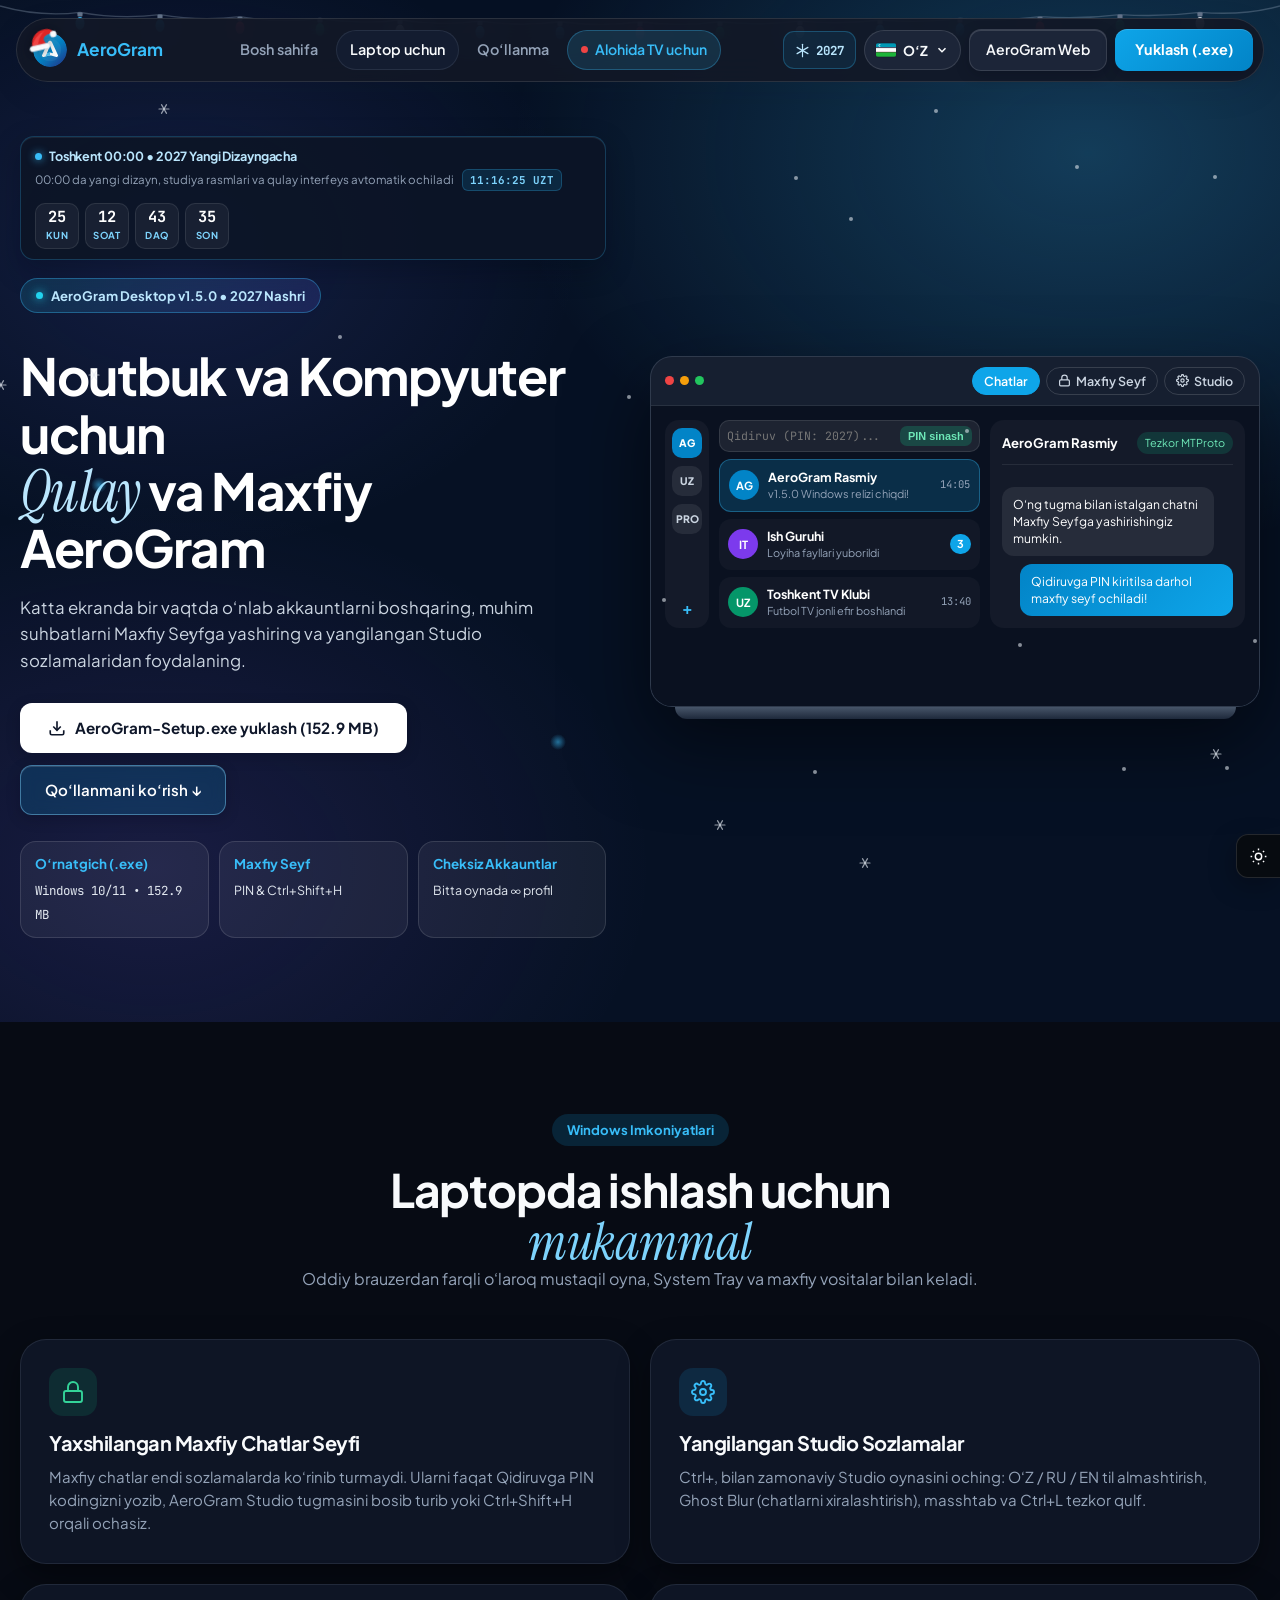
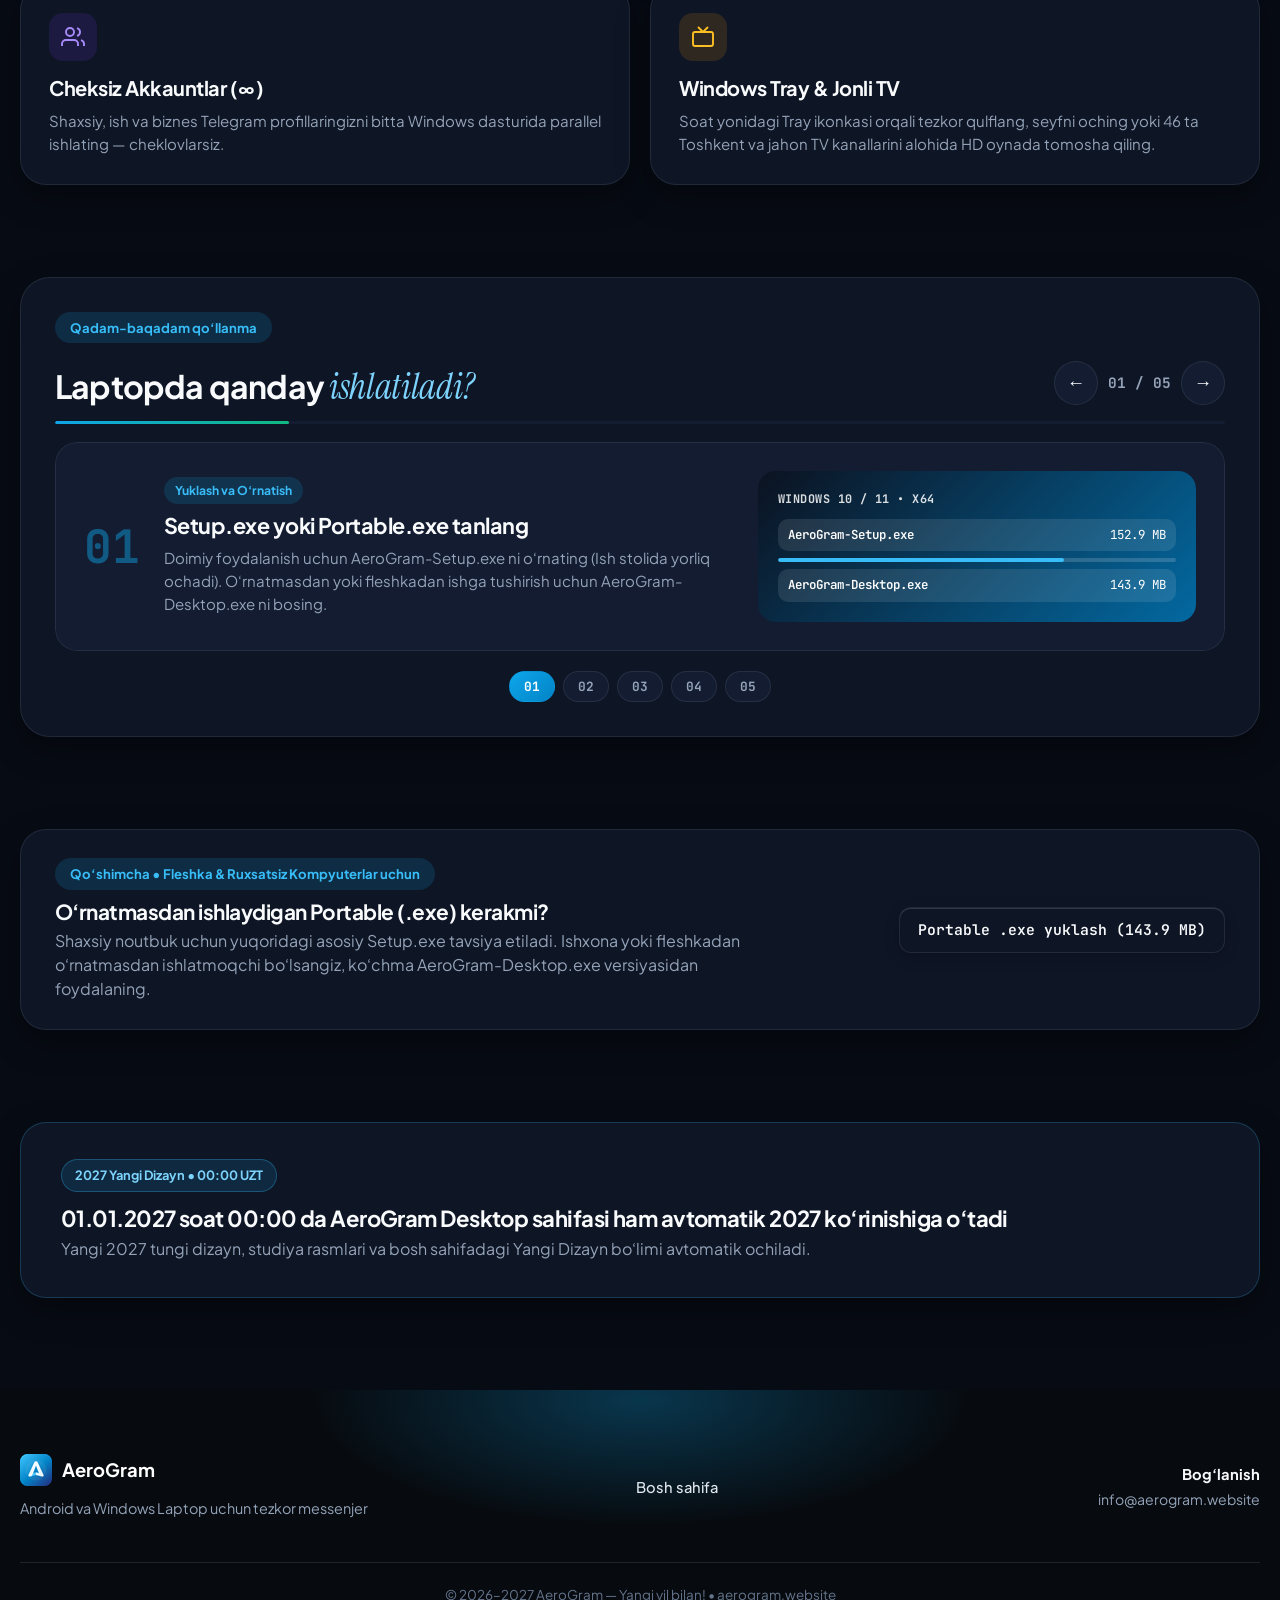
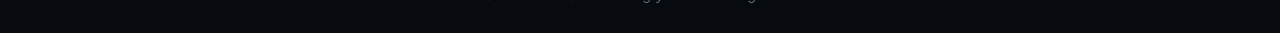
==== commit e74738c6: "AeroGram 2027: clean bare icon on arrival, remove 3D film/voice, human-crafted Yangi Dizayn & 46 liv" ====
--- a/desktop/index.html
+++ b/desktop/index.html
@@ -20,7 +20,6 @@
 
   <link rel="stylesheet" href="../css/style.css">
   <link rel="stylesheet" href="../css/festive-ui.css">
-  <link rel="stylesheet" href="../css/cinema-2027.css">
   <link rel="stylesheet" href="desktop.css">
 </head>
 <body>
@@ -290,7 +289,7 @@
               <svg width="24" height="24" viewBox="0 0 24 24" fill="none" stroke="currentColor" stroke-width="1.9"><rect x="2" y="7" width="20" height="14" rx="2"/><polyline points="17 2 12 7 7 2"/></svg>
             </div>
             <h3 data-desk-i18n="f4_t">Windows Tray & Jonli TV</h3>
-            <p data-desk-i18n="f4_d">Soat yonidagi Tray ikonkasi orqali tezkor qulflang, seyfni oching yoki 29 ta Toshkent TV kanallarini alohida HD oynada tomosha qiling.</p>
+            <p data-desk-i18n="f4_d">Soat yonidagi Tray ikonkasi orqali tezkor qulflang, seyfni oching yoki 46 ta Toshkent va jahon TV kanallarini alohida HD oynada tomosha qiling.</p>
           </article>
         </div>
       </div>
@@ -401,7 +400,7 @@
                 <div class="car-num mono-metric">05</div>
                 <div class="car-copy">
                   <span class="car-tag" data-desk-i18n="s5_tag">Akkauntlar & Jonli TV</span>
-                  <h3 data-desk-i18n="s5_t">Cheksiz akkauntlar va 29 ta Toshkent TV kanali</h3>
+                  <h3 data-desk-i18n="s5_t">Cheksiz akkauntlar va 46 ta jonli TV kanali</h3>
                   <p data-desk-i18n="s5_d">Studio bo‘limidan istalgancha Telegram akkauntini almashtiring hamda System Tray orqali Zo‘r TV, Sevimli TV va Sport TV ni alohida oynada oching.</p>
                 </div>
                 <div class="car-visual">
@@ -450,16 +449,16 @@
       <div class="container">
         <div class="capsule-2027-card">
           <div class="cap-locked">
-            <span class="cap-pill" data-desk-i18n="dcap_pill_l">2027 Yangilanish Kapsulasi • 00:00 UZT</span>
+            <span class="cap-pill" data-desk-i18n="dcap_pill_l">2027 Yangi Dizayn • 00:00 UZT</span>
             <h3 data-desk-i18n="dcap_t_l" style="font-size:1.38rem;margin-bottom:6px">01.01.2027 soat 00:00 da AeroGram Desktop sahifasi ham avtomatik 2027 ko‘rinishiga o‘tadi</h3>
-            <p class="muted-copy" data-desk-i18n="dcap_d_l">40 soniyalik 3D taqdimot, Cosmic Prism dizayn tizimi va Fazoviy Platforma markazi avtomatik ochiladi.</p>
+            <p class="muted-copy" data-desk-i18n="dcap_d_l">Yangi 2027 tungi dizayn, studiya rasmlari va bosh sahifadagi Yangi Dizayn bo‘limi avtomatik ochiladi.</p>
           </div>
           <div class="cap-unlocked">
-            <span class="cap-pill" data-desk-i18n="dcap_pill_o">2027 Rejim Faol • Cosmic Prism</span>
-            <h3 data-desk-i18n="dcap_t_o" style="font-size:1.42rem;margin-bottom:12px">2027-yil muborak! AeroGram Desktop Cosmic Prism mavzusi ishga tushdi</h3>
+            <span class="cap-pill" data-desk-i18n="dcap_pill_o">2027 Rejim Faol • Yangi Dizayn</span>
+            <h3 data-desk-i18n="dcap_t_o" style="font-size:1.42rem;margin-bottom:12px">2027-yil muborak! AeroGram Desktop yangi dizayni ishga tushdi</h3>
             <div style="display:flex;gap:10px;flex-wrap:wrap">
-              <button type="button" class="cinema-trigger-btn" id="desktop-replay2027-btn" data-replay-cinema data-desk-i18n="dcap_replay">▶ 2027 3D Taqdimot (40s)</button>
-              <a href="../#capsule-2027" class="btn-white-pill" data-desk-i18n="dcap_cta">2027 Fazoviy markazni ochish →</a>
+              <a href="../tv/" class="btn-white-pill" data-desk-i18n="dcap_tv_btn">46 ta jonli TV ni ochish →</a>
+              <a href="../#capsule-2027" class="btn-hero-web" data-desk-i18n="dcap_cta">Yangi Dizayn tafsilotlari →</a>
             </div>
           </div>
         </div>
@@ -496,8 +495,6 @@
     <svg class="ic-sun" viewBox="0 0 24 24" fill="none" stroke="currentColor" stroke-width="1.8"><circle cx="12" cy="12" r="4"/><path d="M12 2v2M12 20v2M4.93 4.93l1.41 1.41M17.66 17.66l1.41 1.41M2 12h2M20 12h2M6.34 17.66l-1.41 1.41M19.07 4.93l-1.41 1.41"/></svg>
   </button>
 
-  <script src="../js/vendor/three.min.js" defer></script>
-  <script src="../js/cinema-2027.js" defer></script>
   <script src="../js/festive-motion.js" defer></script>
   <script src="desktop.js" defer></script>
 </body>
--- a/css/style.css
+++ b/css/style.css
@@ -359,9 +359,9 @@
   min-height: 760px;
   padding: 136px 0 44px;
   background:
-    radial-gradient(ellipse 68% 58% at 78% 28%, rgba(56, 189, 248, 0.25), transparent 68%),
-    radial-gradient(ellipse 46% 44% at 14% 24%, rgba(245, 158, 11, 0.13), transparent 70%),
-    radial-gradient(ellipse 52% 48% at 24% 86%, rgba(16, 185, 129, 0.13), transparent 70%),
+    radial-gradient(ellipse 68% 58% at 78% 28%, rgba(56, 189, 248, 0.24), transparent 68%),
+    radial-gradient(ellipse 46% 44% at 14% 24%, rgba(99, 102, 241, 0.16), transparent 70%),
+    radial-gradient(ellipse 52% 48% at 24% 86%, rgba(139, 92, 246, 0.14), transparent 70%),
     #040D1F;
   color: #FFFFFF;
   overflow: hidden;
@@ -375,9 +375,9 @@
   gap: 8px;
   padding: 7px 15px;
   border-radius: 9999px;
-  background: linear-gradient(135deg, rgba(245, 158, 11, 0.16), rgba(56, 189, 248, 0.14));
-  border: 1px solid rgba(253, 230, 138, 0.34);
-  color: #FDE68A;
+  background: linear-gradient(135deg, rgba(34, 211, 238, 0.14), rgba(99, 102, 241, 0.18));
+  border: 1px solid rgba(56, 189, 248, 0.36);
+  color: #BAE6FD;
   font-size: 0.82rem;
   font-weight: 700;
   margin-bottom: 18px;
@@ -388,8 +388,8 @@
   width: 7px;
   height: 7px;
   border-radius: 50%;
-  background: #F59E0B;
-  box-shadow: 0 0 10px rgba(245, 158, 11, 0.95);
+  background: #22D3EE;
+  box-shadow: 0 0 10px rgba(34, 211, 238, 0.95);
 }
 
 #hero-mist {
@@ -532,8 +532,8 @@
   position: absolute;
   inset: -18px;
   border-radius: 46px;
-  background: radial-gradient(circle at 25% 20%, rgba(245, 158, 11, 0.22), transparent 52%),
-              radial-gradient(circle at 80% 80%, rgba(56, 189, 248, 0.24), transparent 55%);
+  background: radial-gradient(circle at 25% 20%, rgba(139, 92, 246, 0.24), transparent 52%),
+              radial-gradient(circle at 80% 80%, rgba(34, 211, 238, 0.24), transparent 55%);
   z-index: -1;
   pointer-events: none;
 }
@@ -929,7 +929,7 @@
   width: 280px;
   height: 280px;
   border-radius: 50%;
-  background: radial-gradient(circle, rgba(245, 158, 11, 0.16), rgba(56, 189, 248, 0.14) 55%, transparent 72%);
+  background: radial-gradient(circle, rgba(139, 92, 246, 0.16), rgba(56, 189, 248, 0.14) 55%, transparent 72%);
   pointer-events: none;
 }
 
@@ -1102,7 +1102,7 @@
   padding: 40px 44px;
   background:
     radial-gradient(ellipse 68% 60% at 88% 18%, rgba(56, 189, 248, 0.24), transparent 65%),
-    radial-gradient(ellipse 52% 50% at 10% 90%, rgba(245, 158, 11, 0.14), transparent 68%),
+    radial-gradient(ellipse 52% 50% at 10% 90%, rgba(139, 92, 246, 0.16), transparent 68%),
     #061124;
   border: 1px solid rgba(56, 189, 248, 0.24);
   color: #FFFFFF;
--- a/css/festive-ui.css
+++ b/css/festive-ui.css
@@ -1,114 +1,85 @@
-/* AeroGram 2027 Cosmic Prism Studio UI, Liquid Glass Buttons, Santa Cap -> 2027 Prism Crest, Tashkent 00:00 Clock & Era Metamorphosis */
+/* AeroGram 2027 — Human-Crafted Graphite & Sapphire UI, Bare Logo in 2027 & Tashkent 00:00 Clock */
 :root {
   --font-sans: 'Plus Jakarta Sans', 'Inter', system-ui, -apple-system, sans-serif;
   --font-serif: 'Instrument Serif', Georgia, serif;
   --font-mono: 'JetBrains Mono', ui-monospace, SFMono-Regular, monospace;
 
-  --ny-cyan: #22D3EE;
-  --ny-indigo: #6366F1;
-  --ny-violet: #8B5CF6;
-  --ny-frost: #38BDF8;
-  --ny-ice: #BAE6FD;
-}
-
-/* Full-Site 00:00 UZT 2027 Cosmic Prism Metamorphosis */
+  --ny-sky: #38BDF8;
+  --ny-sapphire: #0EA5E9;
+  --ny-slate: #94A3B8;
+}
+
+/* Automatic 00:00 UZT 2027 New Design Shift (Clean Dark Graphite & Sapphire) */
 html[data-era="2027-live"] {
-  --bg: #040613;
-  --bg-soft: #070B1E;
-  --surface: #0B112B;
-  --surface-soft: #10183B;
-  --border: rgba(148, 163, 184, 0.22);
+  --bg: #070B12;
+  --bg-soft: #0B111C;
+  --surface: #0F1726;
+  --surface-soft: #152035;
+  --border: rgba(255, 255, 255, 0.09);
   --ink: #F8FAFC;
   --ink-muted: #94A3B8;
-  --primary: #22D3EE;
-  --primary-deep: #6366F1;
-  --pill-bg: rgba(34, 211, 238, 0.16);
-  --pill-ink: #67E8F9;
-  --hero-bg: #040613;
-}
-
-html[data-era="2027-live"][data-aura="glacier"] {
-  --bg: #030A18;
-  --bg-soft: #051126;
-  --surface: #081834;
-  --surface-soft: #0D2044;
-  --primary: #38BDF8;
-  --primary-deep: #2563EB;
-  --pill-bg: rgba(56, 189, 248, 0.18);
-  --pill-ink: #BAE6FD;
-}
-
-html[data-era="2027-live"][data-aura="nebula"] {
-  --bg: #09051C;
-  --bg-soft: #0E0829;
-  --surface: #140D38;
-  --surface-soft: #1B124A;
-  --primary: #A855F7;
-  --primary-deep: #6366F1;
-  --pill-bg: rgba(168, 85, 247, 0.2);
-  --pill-ink: #E9D5FF;
+  --primary: #0EA5E9;
+  --primary-deep: #0284C7;
+  --pill-bg: rgba(14, 165, 233, 0.14);
+  --pill-ink: #38BDF8;
+  --hero-bg: #070B12;
 }
 
 body { font-family: var(--font-sans); }
 
-/* Smooth Swap Crossfade for Realistic 2027 Studio Imagery */
+/* Smooth Swap Crossfade for Studio Imagery */
 img[data-src-2027] {
-  transition: opacity 0.45s ease, transform 0.55s cubic-bezier(0.22, 1, 0.36, 1);
-}
-img.is-swapping-2027 { opacity: 0.1; transform: scale(0.985); }
-
-/* 2027 Cosmic Prism Atmospheric Surfaces Sitewide */
+  transition: opacity 0.36s ease, transform 0.45s cubic-bezier(0.22, 1, 0.36, 1);
+}
+img.is-swapping-2027 { opacity: 0.12; }
+
+/* Subtle Calm 2027 Surface Atmosphere */
 html[data-era="2027-live"] .hero,
 html[data-era="2027-live"] .desk-hero {
   background:
-    radial-gradient(ellipse 72% 62% at 78% 24%, rgba(34, 211, 238, 0.2), transparent 64%),
-    radial-gradient(ellipse 56% 52% at 18% 82%, rgba(139, 92, 246, 0.24), transparent 68%),
-    radial-gradient(circle at 50% 0%, rgba(99, 102, 241, 0.2), transparent 58%),
-    #040613 !important;
-}
-
-html[data-era="2027-live"][data-aura="glacier"] .hero,
-html[data-era="2027-live"][data-aura="glacier"] .desk-hero {
-  background:
-    radial-gradient(ellipse 72% 62% at 78% 24%, rgba(56, 189, 248, 0.24), transparent 64%),
-    radial-gradient(ellipse 56% 52% at 18% 82%, rgba(37, 99, 235, 0.24), transparent 68%),
-    #030A18 !important;
-}
-
-html[data-era="2027-live"][data-aura="nebula"] .hero,
-html[data-era="2027-live"][data-aura="nebula"] .desk-hero {
-  background:
-    radial-gradient(ellipse 72% 62% at 78% 24%, rgba(168, 85, 247, 0.26), transparent 64%),
-    radial-gradient(ellipse 56% 52% at 18% 82%, rgba(99, 102, 241, 0.24), transparent 68%),
-    #09051C !important;
+    radial-gradient(ellipse 68% 54% at 78% 24%, rgba(14, 165, 233, 0.16), transparent 64%),
+    radial-gradient(ellipse 52% 48% at 18% 82%, rgba(2, 132, 199, 0.12), transparent 68%),
+    #070B12 !important;
 }
 
 html[data-era="2027-live"] .nav-pill {
-  background: rgba(8, 12, 32, 0.78);
-  border-color: rgba(34, 211, 238, 0.28);
-  box-shadow: 0 14px 40px rgba(99, 102, 241, 0.18), inset 0 1px 0 rgba(255, 255, 255, 0.1);
+  background: rgba(11, 17, 28, 0.88);
+  border-color: rgba(56, 189, 248, 0.22);
+  box-shadow: 0 12px 32px rgba(0, 0, 0, 0.36), inset 0 1px 0 rgba(255, 255, 255, 0.08);
 }
 
 html[data-era="2027-live"] .hero-stage-shell {
-  border-color: rgba(139, 92, 246, 0.42);
-  box-shadow: 0 34px 90px rgba(34, 211, 238, 0.22), 0 0 64px rgba(139, 92, 246, 0.18);
+  border-color: rgba(56, 189, 248, 0.24);
+  box-shadow: 0 28px 72px rgba(0, 0, 0, 0.56);
 }
 
 html[data-era="2027-live"] .bento-card,
 html[data-era="2027-live"] .compare-card,
 html[data-era="2027-live"] .shot-card,
 html[data-era="2027-live"] .faq-acc-item {
-  border-color: rgba(99, 102, 241, 0.26);
-  box-shadow: 0 16px 40px rgba(2, 4, 16, 0.35), inset 0 1px 0 rgba(255, 255, 255, 0.06);
+  border-color: rgba(255, 255, 255, 0.1);
+  box-shadow: 0 12px 32px rgba(2, 6, 23, 0.28);
 }
 
 html[data-era="2027-live"] .tv-spotlight-card,
 html[data-era="2027-live"] .cta-banner {
-  border-color: rgba(34, 211, 238, 0.32);
+  border-color: rgba(56, 189, 248, 0.24);
   background:
-    radial-gradient(ellipse 70% 60% at 85% 20%, rgba(34, 211, 238, 0.18), transparent 60%),
-    radial-gradient(ellipse 60% 60% at 15% 80%, rgba(139, 92, 246, 0.2), transparent 62%),
-    #070B1E !important;
+    radial-gradient(ellipse 65% 58% at 85% 20%, rgba(14, 165, 233, 0.14), transparent 62%),
+    #0B1220 !important;
+}
+
+/* Gentle 00:00 Direct Transition Motion (No Overlay Blocker) */
+@keyframes aero2027Settle {
+  0% { opacity: 0.72; transform: translate3d(0, 10px, 0); }
+  100% { opacity: 1; transform: translate3d(0, 0, 0); }
+}
+
+body.era-2027-entering .hero-title,
+body.era-2027-entering .desk-hero-title,
+body.era-2027-entering .hero-stage-shell,
+body.era-2027-entering .capsule-2027-card {
+  animation: aero2027Settle 0.55s cubic-bezier(0.22, 1, 0.36, 1) both;
 }
 
 /* Top Reading Progress Bar */
@@ -116,21 +87,17 @@
   position: fixed;
   top: 0;
   left: 0;
-  height: 2.5px;
+  height: 2px;
   width: 100%;
   transform-origin: left center;
   transform: scaleX(0);
-  background: linear-gradient(90deg, #38BDF8 0%, #6366F1 50%, #A855F7 100%);
+  background: linear-gradient(90deg, #38BDF8 0%, #0EA5E9 100%);
   z-index: 250;
   pointer-events: none;
   will-change: transform;
 }
 
-html[data-era="2027-live"] #aero-scroll-bar {
-  background: linear-gradient(90deg, #22D3EE 0%, #8B5CF6 52%, #38BDF8 100%);
-}
-
-/* Ultra-Light Offscreen-Sprite Canvas (Auto-paused while TV plays) */
+/* Ultra-Light Sprite Canvas (Pauses while TV video plays) */
 #aero-snow-canvas {
   position: fixed;
   inset: 0;
@@ -148,7 +115,7 @@
   pointer-events: none !important;
 }
 
-/* Top-Left Logo Ornament: Santa Cap (Pre-2027) -> Cosmic Prism Crest (At 00:00) */
+/* Top-Left Logo: Santa Cap before 00:00 -> Nothing on Top in 2027! */
 .brand-logo,
 .tv-brand-logo {
   position: relative;
@@ -157,8 +124,7 @@
 
 .brand-logo-festive::after { display: none !important; content: none !important; }
 
-.aero-santa-cap,
-.aero-prism-2027 {
+.aero-santa-cap {
   position: absolute;
   top: -12px;
   left: -6px;
@@ -168,29 +134,18 @@
   z-index: 5;
   transform: rotate(-13deg);
   transform-origin: 72% 85%;
-  filter: drop-shadow(0 2px 6px rgba(0, 0, 0, 0.45));
-  transition: transform 0.28s cubic-bezier(0.22, 1, 0.36, 1), opacity 0.25s ease;
-}
-
-.aero-prism-2027 {
-  top: -13px;
-  left: 3px;
-  width: 24px;
-  height: 24px;
-  transform: rotate(0deg);
-  display: none;
-  filter: drop-shadow(0 0 8px rgba(34, 211, 238, 0.65));
-}
-
-html[data-era="2027-live"] .aero-santa-cap { display: none; }
-html[data-era="2027-live"] .aero-prism-2027 { display: block; }
+  filter: drop-shadow(0 2px 6px rgba(0, 0, 0, 0.42));
+  transition: transform 0.25s cubic-bezier(0.22, 1, 0.36, 1), opacity 0.22s ease;
+}
+
+html[data-era="2027-live"] .aero-santa-cap {
+  display: none !important;
+}
 
 .brand:hover .aero-santa-cap,
-.tv-brand:hover .aero-santa-cap { transform: rotate(-5deg) scale(1.07); }
-.brand:hover .aero-prism-2027,
-.tv-brand:hover .aero-prism-2027 { transform: translateY(-2px) scale(1.08); }
-
-/* Editorial Display Italic Flourish */
+.tv-brand:hover .aero-santa-cap { transform: rotate(-5deg) scale(1.06); }
+
+/* Editorial Serif Flourish */
 .serif-accent {
   font-family: var(--font-serif);
   font-style: italic;
@@ -201,22 +156,11 @@
   color: #BAE6FD;
 }
 
-html[data-era="2027-live"] .serif-accent {
-  background: linear-gradient(120deg, #A5F3FC 10%, #C4B5FD 90%);
-  -webkit-background-clip: text;
-  background-clip: text;
-  -webkit-text-fill-color: transparent;
-}
+html[data-era="2027-live"] .serif-accent { color: #7DD3FC; }
 [data-theme="light"] .section-light .serif-accent { color: var(--primary-deep, #0284C7); }
 [data-theme="dark"] .section-light .serif-accent { color: #7DD3FC; }
-html[data-era="2027-live"] .section-light .serif-accent {
-  background: linear-gradient(120deg, #67E8F9, #A78BFA);
-  -webkit-background-clip: text;
-  background-clip: text;
-  -webkit-text-fill-color: transparent;
-}
-
-/* Sitewide Liquid-Glass & Titanium Button Upgrade (Pre-2027 + Post-2027) */
+
+/* Tactile Human-Crafted Studio Buttons */
 .btn-nav-cta,
 .btn-white-pill,
 .btn-dark-pill,
@@ -227,46 +171,14 @@
 .btn-hero-tv,
 .tv-nav-btn,
 .np-fs-big,
-.fullscreen-cta-btn,
-.cinema-trigger-btn {
-  position: relative;
-  overflow: hidden;
-  border-radius: 14px !important;
-  box-shadow:
-    inset 0 1px 0 rgba(255, 255, 255, 0.24),
-    0 8px 24px rgba(2, 6, 23, 0.26);
+.fullscreen-cta-btn {
+  border-radius: 12px !important;
+  box-shadow: inset 0 1px 0 rgba(255, 255, 255, 0.14), 0 4px 14px rgba(2, 6, 23, 0.22);
   transition:
-    transform 0.22s cubic-bezier(0.22, 1, 0.36, 1),
-    box-shadow 0.24s ease,
-    border-color 0.22s ease,
-    background 0.24s ease;
-}
-
-.btn-nav-cta::after,
-.btn-white-pill::after,
-.btn-dark-pill::after,
-.btn-hero-laptop::after,
-.btn-hero-web::after,
-.btn-hero-tv::after,
-.cinema-trigger-btn::after {
-  content: "";
-  position: absolute;
-  inset: -40% auto -40% -65%;
-  width: 48%;
-  background: linear-gradient(110deg, transparent, rgba(255, 255, 255, 0.28), transparent);
-  transform: translateX(-120%) skewX(-18deg);
-  transition: transform 0.65s cubic-bezier(0.22, 1, 0.36, 1);
-  pointer-events: none;
-}
-
-.btn-nav-cta:hover::after,
-.btn-white-pill:hover::after,
-.btn-dark-pill:hover::after,
-.btn-hero-laptop:hover::after,
-.btn-hero-web:hover::after,
-.btn-hero-tv:hover::after,
-.cinema-trigger-btn:hover::after {
-  transform: translateX(360%) skewX(-18deg);
+    transform 0.18s cubic-bezier(0.22, 1, 0.36, 1),
+    box-shadow 0.2s ease,
+    border-color 0.2s ease,
+    background 0.2s ease;
 }
 
 .btn-nav-cta:hover,
@@ -275,11 +187,11 @@
 .btn-hero-laptop:hover,
 .btn-hero-web:hover,
 .btn-hero-tv:hover,
-.cinema-trigger-btn:hover {
-  transform: translateY(-2px);
-  box-shadow:
-    inset 0 1px 0 rgba(255, 255, 255, 0.32),
-    0 14px 32px rgba(34, 211, 238, 0.2);
+.tv-nav-btn:hover,
+.np-fs-big:hover,
+.fullscreen-cta-btn:hover {
+  transform: translateY(-1px);
+  box-shadow: inset 0 1px 0 rgba(255, 255, 255, 0.22), 0 10px 24px rgba(14, 165, 233, 0.16);
 }
 
 .btn-nav-cta:active,
@@ -290,37 +202,30 @@
 .btn-hero-web:active,
 .btn-hero-tv:active,
 .tv-nav-btn:active,
-.fullscreen-cta-btn:active,
-.cinema-trigger-btn:active {
-  transform: translateY(1px) scale(0.982) !important;
+.np-fs-big:active,
+.fullscreen-cta-btn:active {
+  transform: translateY(1px) scale(0.985) !important;
 }
 
 html[data-era="2027-live"] .btn-nav-cta {
-  background: linear-gradient(135deg, #22D3EE, #6366F1 62%, #8B5CF6);
-  color: #030712;
-  font-weight: 800;
+  background: #0EA5E9;
+  color: #FFFFFF;
+  font-weight: 700;
 }
 
 html[data-era="2027-live"] .btn-white-pill {
-  background: linear-gradient(135deg, #FFFFFF 0%, #E0F2FE 55%, #EDE9FE 100%);
-  color: #06091A;
-  box-shadow: 0 14px 36px rgba(34, 211, 238, 0.24), inset 0 1px 0 #FFFFFF;
+  background: #FFFFFF;
+  color: #0B111C;
+  box-shadow: 0 8px 24px rgba(255, 255, 255, 0.14);
 }
 
 html[data-era="2027-live"] .btn-dark-pill {
-  background: linear-gradient(135deg, #1E293B, #312E81);
-  border: 1px solid rgba(34, 211, 238, 0.34);
+  background: #162238;
+  border: 1px solid rgba(56, 189, 248, 0.26);
   color: #F8FAFC;
 }
 
-html[data-era="2027-live"] .btn-hero-web,
-html[data-era="2027-live"] .btn-hero-tv,
-html[data-era="2027-live"] .btn-hero-laptop {
-  border-color: rgba(139, 92, 246, 0.42);
-  background: rgba(17, 24, 58, 0.72);
-}
-
-/* Festive FX Toggle */
+/* FX Toggle Pill */
 .ny-fx-toggle {
   display: inline-flex;
   align-items: center;
@@ -328,9 +233,9 @@
   gap: 6px;
   height: 38px;
   padding: 0 11px;
-  border-radius: 12px;
-  border: 1px solid rgba(56, 189, 248, 0.34);
-  background: linear-gradient(135deg, rgba(56, 189, 248, 0.14), rgba(99, 102, 241, 0.12));
+  border-radius: 11px;
+  border: 1px solid rgba(56, 189, 248, 0.28);
+  background: rgba(14, 165, 233, 0.1);
   color: #BAE6FD;
   font-family: var(--font-sans);
   font-size: 0.78rem;
@@ -340,12 +245,12 @@
   transition: transform 0.18s ease, border-color 0.2s ease, opacity 0.2s ease;
 }
 
-[data-theme="light"] .ny-fx-toggle { color: #0369A1; border-color: rgba(14, 165, 233, 0.38); }
-.ny-fx-toggle:hover { transform: translateY(-1px); border-color: rgba(34, 211, 238, 0.7); }
+[data-theme="light"] .ny-fx-toggle { color: #0369A1; border-color: rgba(14, 165, 233, 0.34); }
+.ny-fx-toggle:hover { transform: translateY(-1px); border-color: rgba(56, 189, 248, 0.65); }
 .ny-fx-toggle svg { width: 15px; height: 15px; flex-shrink: 0; }
 html[data-ny-fx="off"] .ny-fx-toggle { opacity: 0.56; filter: grayscale(0.75); }
 
-/* Precision Uzbekistan (UTC+5) 2027 Horological Countdown Capsule */
+/* Precision Uzbekistan (UTC+5) 2027 Countdown Capsule */
 .ny-countdown-mount { margin-bottom: 18px; }
 
 .ny-countdown-bar {
@@ -354,10 +259,10 @@
   align-items: center;
   gap: 12px 16px;
   padding: 10px 14px;
-  border-radius: 16px;
-  background: linear-gradient(135deg, rgba(10, 16, 40, 0.92), rgba(16, 26, 62, 0.88));
-  border: 1px solid rgba(56, 189, 248, 0.34);
-  box-shadow: inset 0 1px 0 rgba(255, 255, 255, 0.09), 0 14px 34px rgba(2, 6, 23, 0.36);
+  border-radius: 14px;
+  background: rgba(13, 21, 38, 0.92);
+  border: 1px solid rgba(56, 189, 248, 0.24);
+  box-shadow: inset 0 1px 0 rgba(255, 255, 255, 0.07), 0 10px 28px rgba(2, 6, 23, 0.28);
   color: #F8FAFC;
   max-width: 100%;
 }
@@ -370,7 +275,7 @@
   gap: 7px;
   font-size: 0.79rem;
   font-weight: 700;
-  color: #A5F3FC;
+  color: #BAE6FD;
   letter-spacing: -0.01em;
 }
 
@@ -379,7 +284,7 @@
   height: 7px;
   border-radius: 50%;
   background: #38BDF8;
-  box-shadow: 0 0 8px rgba(56, 189, 248, 0.95);
+  box-shadow: 0 0 8px rgba(56, 189, 248, 0.9);
   flex-shrink: 0;
 }
 
@@ -397,9 +302,9 @@
   align-items: center;
   padding: 2px 7px;
   border-radius: 6px;
-  background: rgba(99, 102, 241, 0.2);
-  border: 1px solid rgba(129, 140, 248, 0.34);
-  color: #C7D2FE;
+  background: rgba(14, 165, 233, 0.14);
+  border: 1px solid rgba(56, 189, 248, 0.24);
+  color: #7DD3FC;
   font-family: var(--font-mono);
   font-size: 0.68rem;
   font-weight: 700;
@@ -411,10 +316,9 @@
   min-width: 44px;
   padding: 5px 6px;
   border-radius: 10px;
-  background: rgba(255, 255, 255, 0.06);
-  border: 1px solid rgba(148, 163, 184, 0.16);
+  background: rgba(255, 255, 255, 0.05);
+  border: 1px solid rgba(255, 255, 255, 0.09);
   text-align: center;
-  box-shadow: inset 0 1px 0 rgba(255, 255, 255, 0.08);
 }
 
 .ny-cd-val {
@@ -445,13 +349,8 @@
 }
 
 .ny-countdown-bar.is-arrived {
-  border-color: rgba(34, 211, 238, 0.56);
-  background: linear-gradient(135deg, rgba(10, 18, 48, 0.94), rgba(30, 27, 75, 0.92), rgba(14, 116, 144, 0.42));
-}
-
-.ny-countdown-bar.is-arrived .ny-cd-dot {
-  background: #22D3EE;
-  box-shadow: 0 0 12px rgba(34, 211, 238, 1);
+  border-color: rgba(56, 189, 248, 0.42);
+  background: linear-gradient(135deg, rgba(13, 21, 38, 0.96), rgba(16, 30, 56, 0.94));
 }
 
 .ny-arrived-badge {
@@ -460,13 +359,12 @@
   gap: 8px;
   padding: 7px 12px;
   border-radius: 10px;
-  background: linear-gradient(135deg, rgba(34, 211, 238, 0.22), rgba(139, 92, 246, 0.24));
-  border: 1px solid rgba(34, 211, 238, 0.52);
-  color: #CFFAFE;
+  background: rgba(14, 165, 233, 0.16);
+  border: 1px solid rgba(56, 189, 248, 0.4);
+  color: #BAE6FD;
   font-family: var(--font-mono);
-  font-size: 0.78rem;
-  font-weight: 700;
-  cursor: pointer;
+  font-size: 0.76rem;
+  font-weight: 700;
 }
 
 /* Compact TV Strip */
@@ -476,36 +374,31 @@
 [data-theme="light"] .ny-countdown-mount.is-compact .ny-countdown-bar {
   background: #FFFFFF;
   color: #0F172A;
-  border-color: rgba(56, 189, 248, 0.45);
+  border-color: rgba(14, 165, 233, 0.36);
   box-shadow: 0 4px 16px rgba(15, 23, 42, 0.06);
 }
 [data-theme="light"] .ny-countdown-mount.is-compact .ny-cd-title-row { color: #0284C7; }
 [data-theme="light"] .ny-countdown-mount.is-compact .ny-cd-sub { color: #475569; }
-[data-theme="light"] .ny-countdown-mount.is-compact .ny-uz-live-clock { color: #4338CA; background: #EEF2FF; }
+[data-theme="light"] .ny-countdown-mount.is-compact .ny-uz-live-clock { color: #0369A1; background: #E0F2FE; border-color: #BAE6FD; }
 [data-theme="light"] .ny-countdown-mount.is-compact .ny-cd-unit { background: #F1F5F9; border-color: #CBD5E1; }
 [data-theme="light"] .ny-countdown-mount.is-compact .ny-cd-val { color: #0F172A; }
 [data-theme="light"] .ny-countdown-mount.is-compact .ny-cd-lbl { color: #0284C7; }
-
-/* Exclusive 2027 Spatial Platform Hub (#capsule-2027) */
+[data-theme="light"] .ny-countdown-mount.is-compact .ny-arrived-badge { background: #E0F2FE; color: #0369A1; border-color: #7DD3FC; }
+
+/* AeroGram 2027 New Design Hub (#capsule-2027) */
 .capsule-2027-card {
   position: relative;
-  border-radius: 30px;
-  padding: 40px 44px;
-  background:
-    radial-gradient(ellipse 68% 60% at 88% 15%, rgba(56, 189, 248, 0.14), transparent 60%),
-    radial-gradient(ellipse 55% 55% at 10% 85%, rgba(139, 92, 246, 0.14), transparent 65%),
-    var(--surface);
-  border: 1px solid rgba(56, 189, 248, 0.3);
+  border-radius: 26px;
+  padding: 36px 40px;
+  background: var(--surface);
+  border: 1px solid rgba(56, 189, 248, 0.22);
   box-shadow: var(--shadow-card);
   overflow: hidden;
 }
 
 html[data-era="2027-live"] .capsule-2027-card {
-  border-color: rgba(34, 211, 238, 0.42);
-  background:
-    radial-gradient(ellipse 70% 62% at 85% 15%, rgba(34, 211, 238, 0.18), transparent 62%),
-    radial-gradient(ellipse 58% 58% at 12% 85%, rgba(139, 92, 246, 0.22), transparent 65%),
-    #060A1E;
+  border-color: rgba(56, 189, 248, 0.3);
+  background: linear-gradient(155deg, #0D1422 0%, #09101C 100%);
   color: #F8FAFC;
 }
 
@@ -524,11 +417,11 @@
   display: inline-flex;
   align-items: center;
   gap: 8px;
-  padding: 6px 14px;
+  padding: 6px 13px;
   border-radius: 9999px;
-  background: rgba(34, 211, 238, 0.14);
-  border: 1px solid rgba(34, 211, 238, 0.38);
-  color: #67E8F9;
+  background: rgba(14, 165, 233, 0.14);
+  border: 1px solid rgba(56, 189, 248, 0.3);
+  color: #7DD3FC;
   font-size: 0.8rem;
   font-weight: 700;
   margin-bottom: 14px;
@@ -536,7 +429,7 @@
 
 .cap-locked-grid h2,
 .cap-unlocked-head h2 {
-  font-size: clamp(1.75rem, 3vw, 2.5rem);
+  font-size: clamp(1.7rem, 2.9vw, 2.35rem);
   margin-bottom: 12px;
 }
 
@@ -551,7 +444,7 @@
   align-items: center;
   gap: 12px;
   padding: 13px 15px;
-  border-radius: 16px;
+  border-radius: 14px;
   background: var(--surface-soft);
   border: 1px solid var(--border);
 }
@@ -559,8 +452,8 @@
 .cap-t-ic {
   width: 36px;
   height: 36px;
-  border-radius: 11px;
-  background: rgba(56, 189, 248, 0.16);
+  border-radius: 10px;
+  background: rgba(14, 165, 233, 0.14);
   color: #38BDF8;
   display: inline-flex;
   align-items: center;
@@ -571,107 +464,60 @@
 .cap-teaser-item strong { display: block; font-size: 0.92rem; }
 .cap-teaser-item small { display: block; font-size: 0.78rem; color: var(--ink-muted); }
 
-/* Unlocked Interactive 2027 Spatial Platform Deck */
+/* Unlocked New Design Highlights Grid */
 .cap-unlocked-head {
   display: flex;
   justify-content: space-between;
   align-items: flex-end;
   gap: 20px;
   flex-wrap: wrap;
-  margin-bottom: 24px;
-}
-
-.cap-aura-bar {
-  display: flex;
-  align-items: center;
-  gap: 8px;
-  flex-wrap: wrap;
-}
-
-.cap-aura-btn,
-.cinema-trigger-btn {
-  display: inline-flex;
-  align-items: center;
-  gap: 7px;
-  height: 40px;
-  padding: 0 15px;
-  border-radius: 12px;
-  border: 1px solid rgba(148, 163, 184, 0.24);
-  background: rgba(255, 255, 255, 0.06);
-  color: #F8FAFC;
-  font-family: inherit;
-  font-size: 0.82rem;
-  font-weight: 600;
-  cursor: pointer;
-}
-
-.cap-aura-btn.active {
-  border-color: #22D3EE;
-  background: rgba(34, 211, 238, 0.18);
-  color: #CFFAFE;
-}
-
-.cinema-trigger-btn {
-  border-color: rgba(139, 92, 246, 0.56);
-  background: linear-gradient(135deg, rgba(34, 211, 238, 0.22), rgba(99, 102, 241, 0.34));
-  color: #FFFFFF;
-  font-weight: 700;
-}
-
-.cap-aura-dot {
-  width: 10px;
-  height: 10px;
-  border-radius: 50%;
-}
-
-/* Interactive Spatial Tabs & Stage */
+  margin-bottom: 22px;
+}
+
 .cap-deck-tabs {
   display: flex;
   gap: 10px;
   flex-wrap: wrap;
-  margin-bottom: 20px;
+  margin-bottom: 18px;
 }
 
 .cap-tab-btn {
   padding: 9px 16px;
-  border-radius: 12px;
-  border: 1px solid rgba(148, 163, 184, 0.22);
-  background: rgba(15, 23, 42, 0.55);
+  border-radius: 11px;
+  border: 1px solid rgba(255, 255, 255, 0.12);
+  background: rgba(255, 255, 255, 0.04);
   color: #CBD5E1;
   font-family: inherit;
   font-size: 0.84rem;
   font-weight: 600;
   cursor: pointer;
-  transition: border-color 0.2s, background 0.2s, color 0.2s, transform 0.18s;
-}
-
-.cap-tab-btn:hover { transform: translateY(-1px); border-color: rgba(34, 211, 238, 0.45); }
+  transition: border-color 0.18s, background 0.18s, color 0.18s;
+}
+
+.cap-tab-btn:hover { border-color: rgba(56, 189, 248, 0.45); color: #FFFFFF; }
 .cap-tab-btn.active {
-  background: linear-gradient(135deg, rgba(34, 211, 238, 0.2), rgba(99, 102, 241, 0.24));
-  border-color: #22D3EE;
+  background: rgba(14, 165, 233, 0.18);
+  border-color: #38BDF8;
   color: #FFFFFF;
 }
 
 .cap-deck-stage {
   display: grid;
-  grid-template-columns: 1.08fr 0.92fr;
+  grid-template-columns: 1fr 1.05fr;
   gap: 24px;
   align-items: center;
-  padding: 24px;
-  border-radius: 22px;
-  background: rgba(4, 7, 20, 0.74);
-  border: 1px solid rgba(148, 163, 184, 0.16);
-  margin-bottom: 22px;
+  padding: 22px;
+  border-radius: 18px;
+  background: rgba(7, 11, 18, 0.65);
+  border: 1px solid rgba(255, 255, 255, 0.08);
+  margin-bottom: 20px;
 }
 
 .cap-deck-visual {
-  display: flex;
-  flex-direction: column;
-  gap: 12px;
-  padding: 20px;
-  border-radius: 18px;
-  background: radial-gradient(circle at 80% 15%, rgba(34, 211, 238, 0.16), transparent 65%), #090F29;
-  border: 1px solid rgba(56, 189, 248, 0.24);
+  padding: 18px;
+  border-radius: 14px;
+  background: #0B1220;
+  border: 1px solid rgba(56, 189, 248, 0.18);
 }
 
 .cap-metric-row {
@@ -683,15 +529,15 @@
 .cap-metric-box {
   padding: 12px 14px;
   border-radius: 12px;
-  background: rgba(255, 255, 255, 0.04);
-  border: 1px solid rgba(148, 163, 184, 0.14);
+  background: rgba(255, 255, 255, 0.03);
+  border: 1px solid rgba(255, 255, 255, 0.08);
 }
 
 .cap-metric-box strong {
   display: block;
   font-family: var(--font-mono);
-  font-size: 1.15rem;
-  color: #22D3EE;
+  font-size: 1.12rem;
+  color: #38BDF8;
 }
 
 .cap-metric-box span {
@@ -700,8 +546,8 @@
 }
 
 .cap-deck-copy h3 {
-  font-size: 1.38rem;
-  margin-bottom: 10px;
+  font-size: 1.32rem;
+  margin-bottom: 8px;
   color: #FFFFFF;
 }
 
@@ -719,12 +565,12 @@
 
 .cap-future-tile {
   padding: 16px;
-  border-radius: 18px;
-  background: rgba(255, 255, 255, 0.04);
-  border: 1px solid rgba(148, 163, 184, 0.16);
-}
-
-.cap-future-tile strong { display: block; font-size: 0.94rem; color: #67E8F9; margin-bottom: 4px; }
+  border-radius: 16px;
+  background: rgba(255, 255, 255, 0.03);
+  border: 1px solid rgba(255, 255, 255, 0.08);
+}
+
+.cap-future-tile strong { display: block; font-size: 0.94rem; color: #7DD3FC; margin-bottom: 4px; }
 .cap-future-tile p { font-size: 0.82rem; color: #CBD5E1; line-height: 1.45; }
 
 /* Interactive Catenary Holiday Garland */
@@ -790,7 +636,7 @@
 @keyframes aeroMarquee { 0% { transform: translate3d(0, 0, 0); } 100% { transform: translate3d(-50%, 0, 0); } }
 
 .faq-acc-item { border-radius: 16px; background: var(--surface-soft); border: 1px solid var(--border); overflow: hidden; }
-.faq-acc-item.is-open { border-color: rgba(34, 211, 238, 0.42); }
+.faq-acc-item.is-open { border-color: rgba(14, 165, 233, 0.42); }
 .faq-acc-trigger { width: 100%; border: none; background: transparent; color: var(--ink); padding: 15px 18px; display: flex; align-items: center; justify-content: space-between; gap: 14px; text-align: left; font-family: inherit; font-size: 0.95rem; font-weight: 600; cursor: pointer; }
 .faq-acc-plus { width: 24px; height: 24px; border-radius: 8px; background: var(--pill-bg); color: var(--pill-ink); display: inline-flex; align-items: center; justify-content: center; flex-shrink: 0; transition: transform 0.24s ease, background 0.2s ease; }
 .faq-acc-item.is-open .faq-acc-plus { transform: rotate(45deg); background: var(--primary); color: #FFFFFF; }
@@ -813,7 +659,7 @@
   .ny-countdown-bar { width: 100%; padding: 9px 11px; gap: 9px 10px; }
   .ny-cd-unit { min-width: 40px; padding: 4px 5px; }
   .ny-cd-val { font-size: 0.88rem; }
-  .aero-santa-cap, .aero-prism-2027 { top: -10px; left: -4px; width: 24px; height: 19px; }
+  .aero-santa-cap { top: -10px; left: -4px; width: 24px; height: 19px; }
   .capsule-2027-card { padding: 24px 18px; }
   .cap-deck-stage { padding: 16px; }
 }
--- a/desktop/desktop.css
+++ b/desktop/desktop.css
@@ -4,8 +4,8 @@
   padding: 136px 0 84px;
   background:
     radial-gradient(ellipse 75% 65% at 85% 15%, rgba(56, 189, 248, 0.25), transparent 60%),
-    radial-gradient(ellipse 46% 44% at 14% 24%, rgba(245, 158, 11, 0.12), transparent 68%),
-    radial-gradient(ellipse 60% 55% at 12% 85%, rgba(16, 185, 129, 0.14), transparent 65%),
+    radial-gradient(ellipse 46% 44% at 14% 24%, rgba(99, 102, 241, 0.15), transparent 68%),
+    radial-gradient(ellipse 60% 55% at 12% 85%, rgba(139, 92, 246, 0.14), transparent 65%),
     #061124;
   color: #ffffff;
   overflow: hidden;
